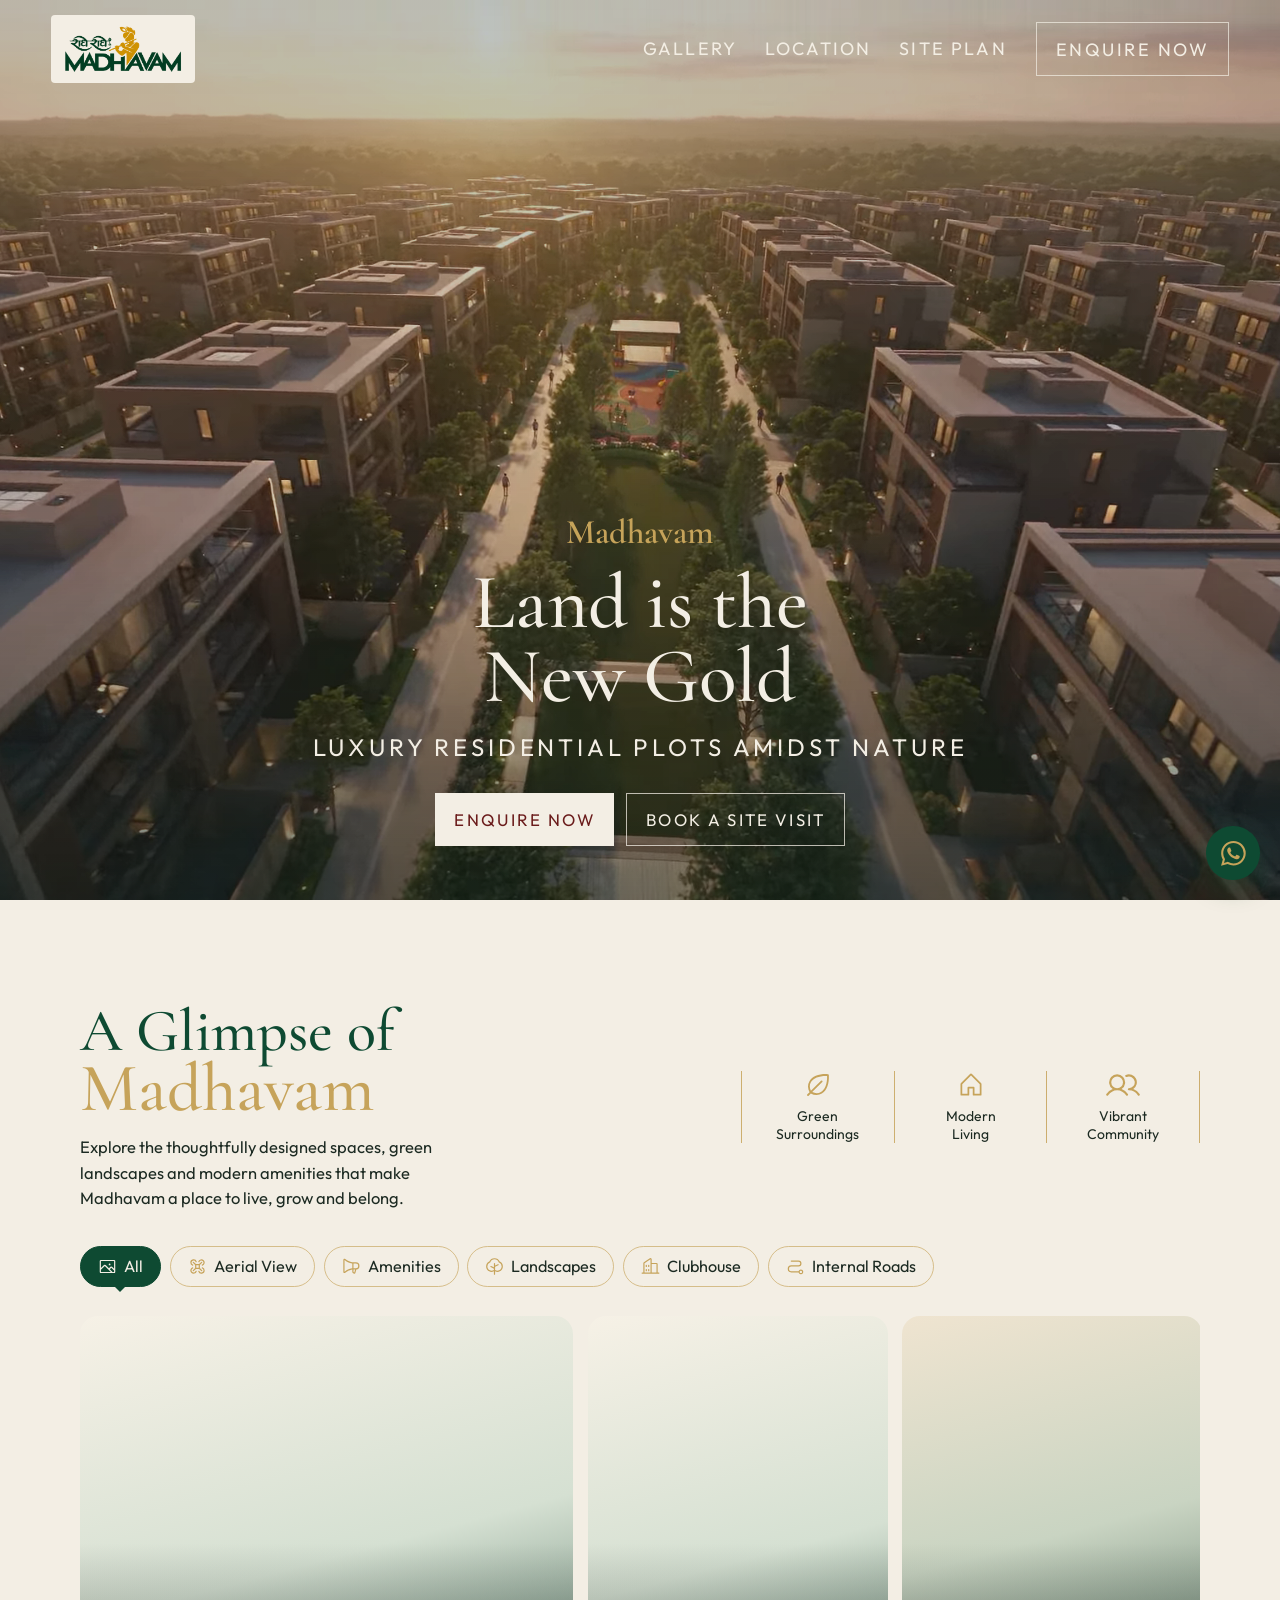
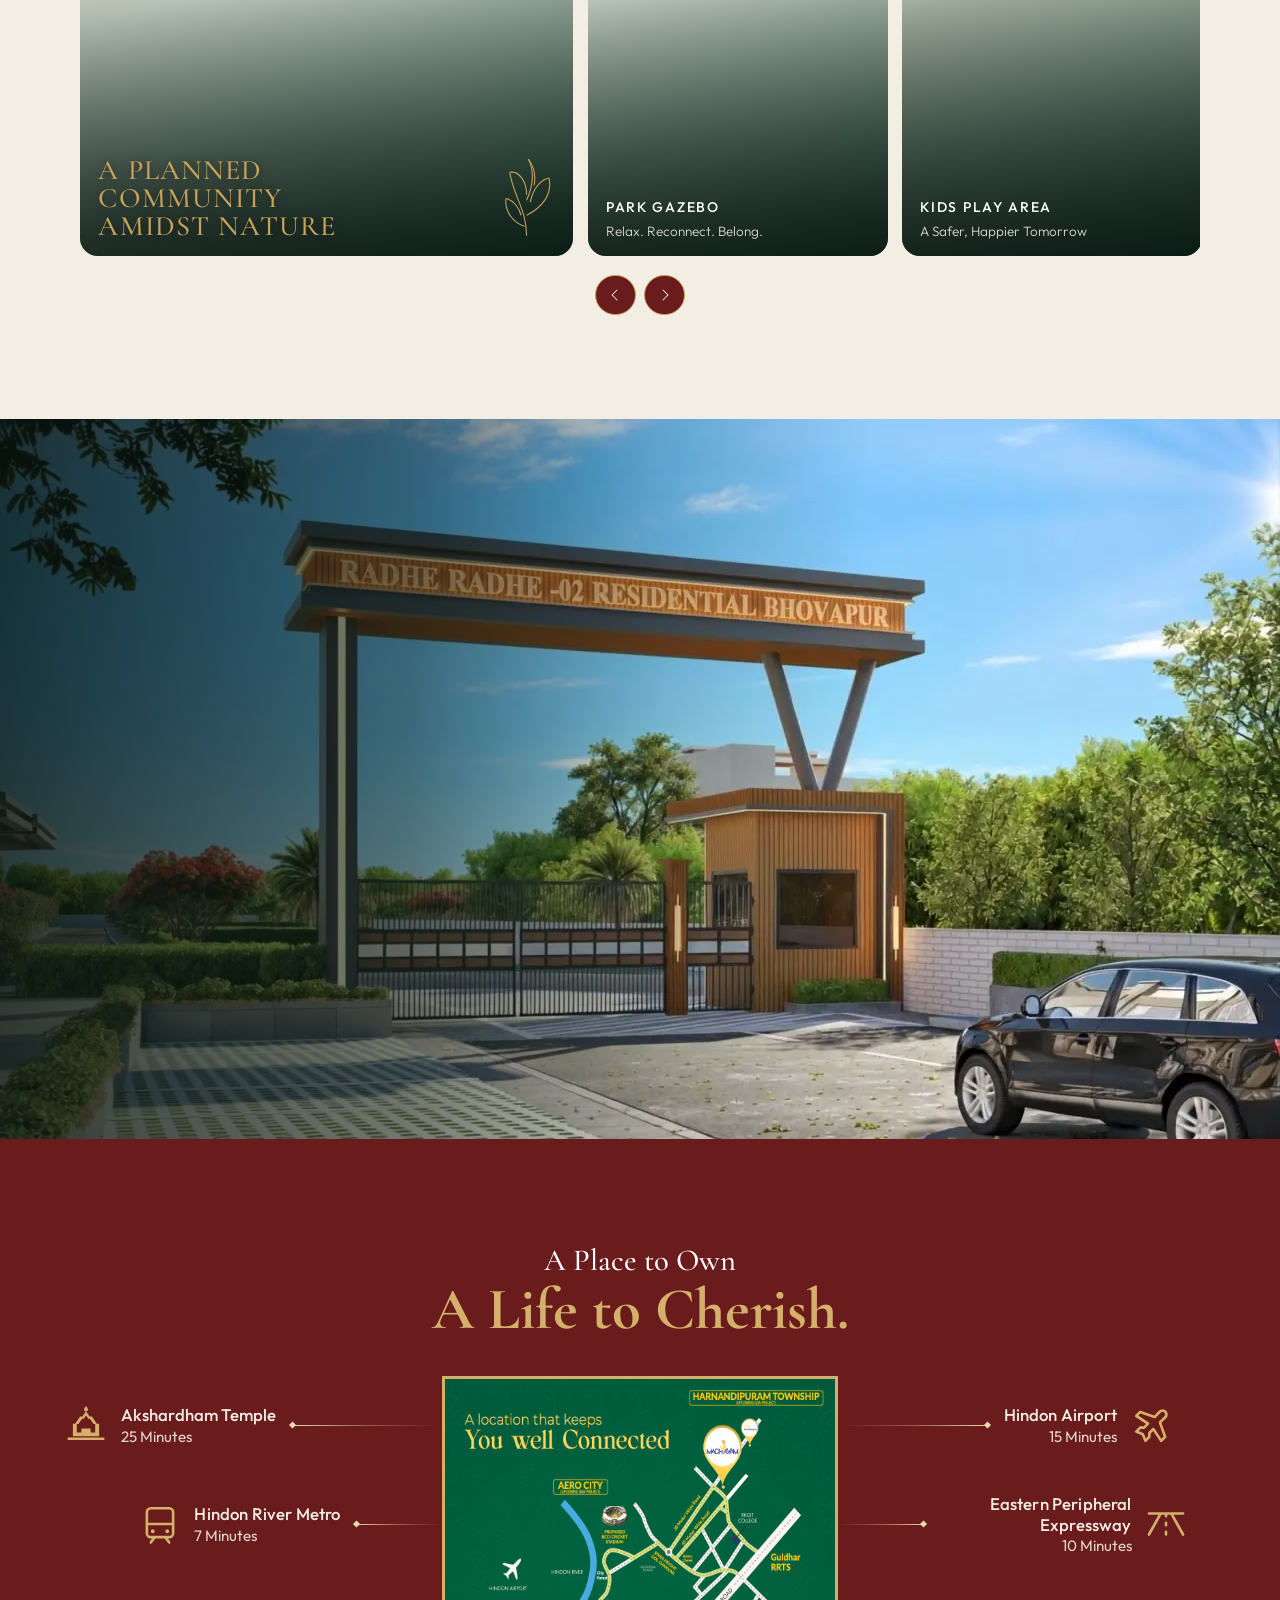
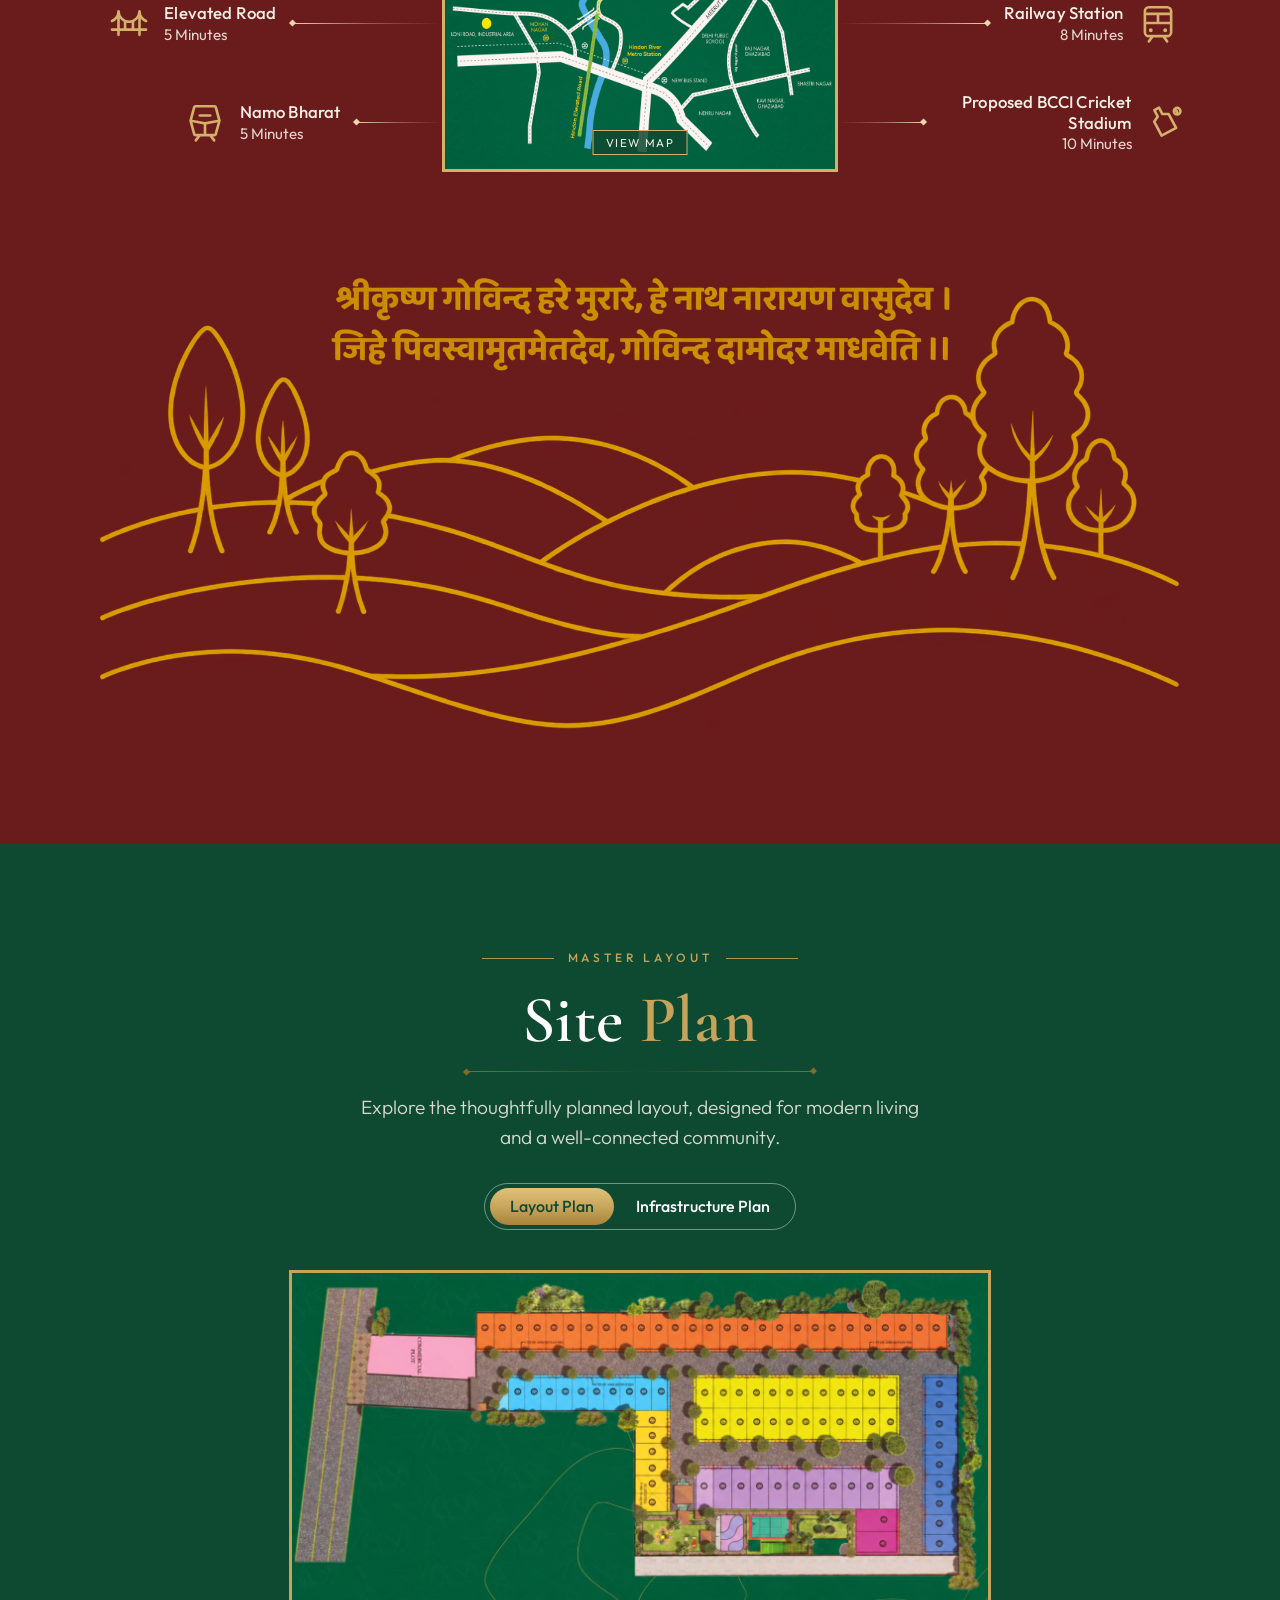
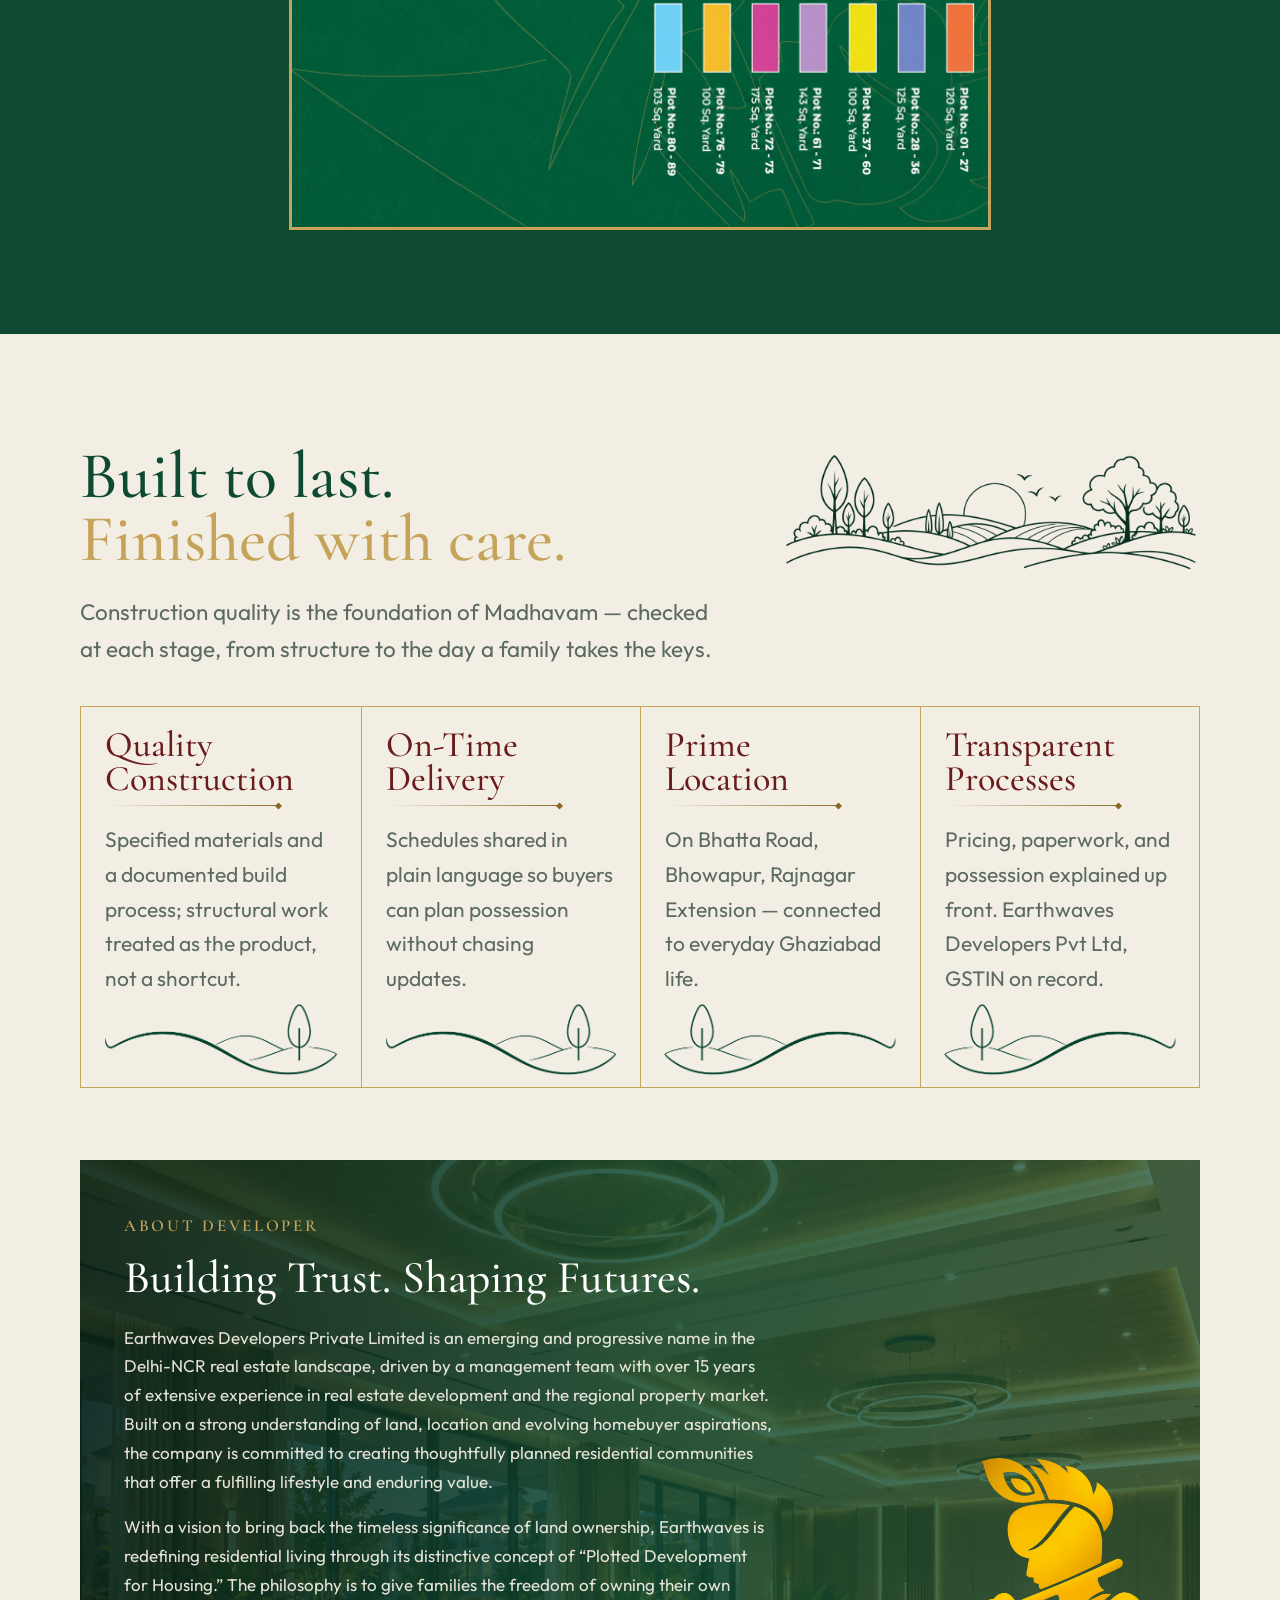
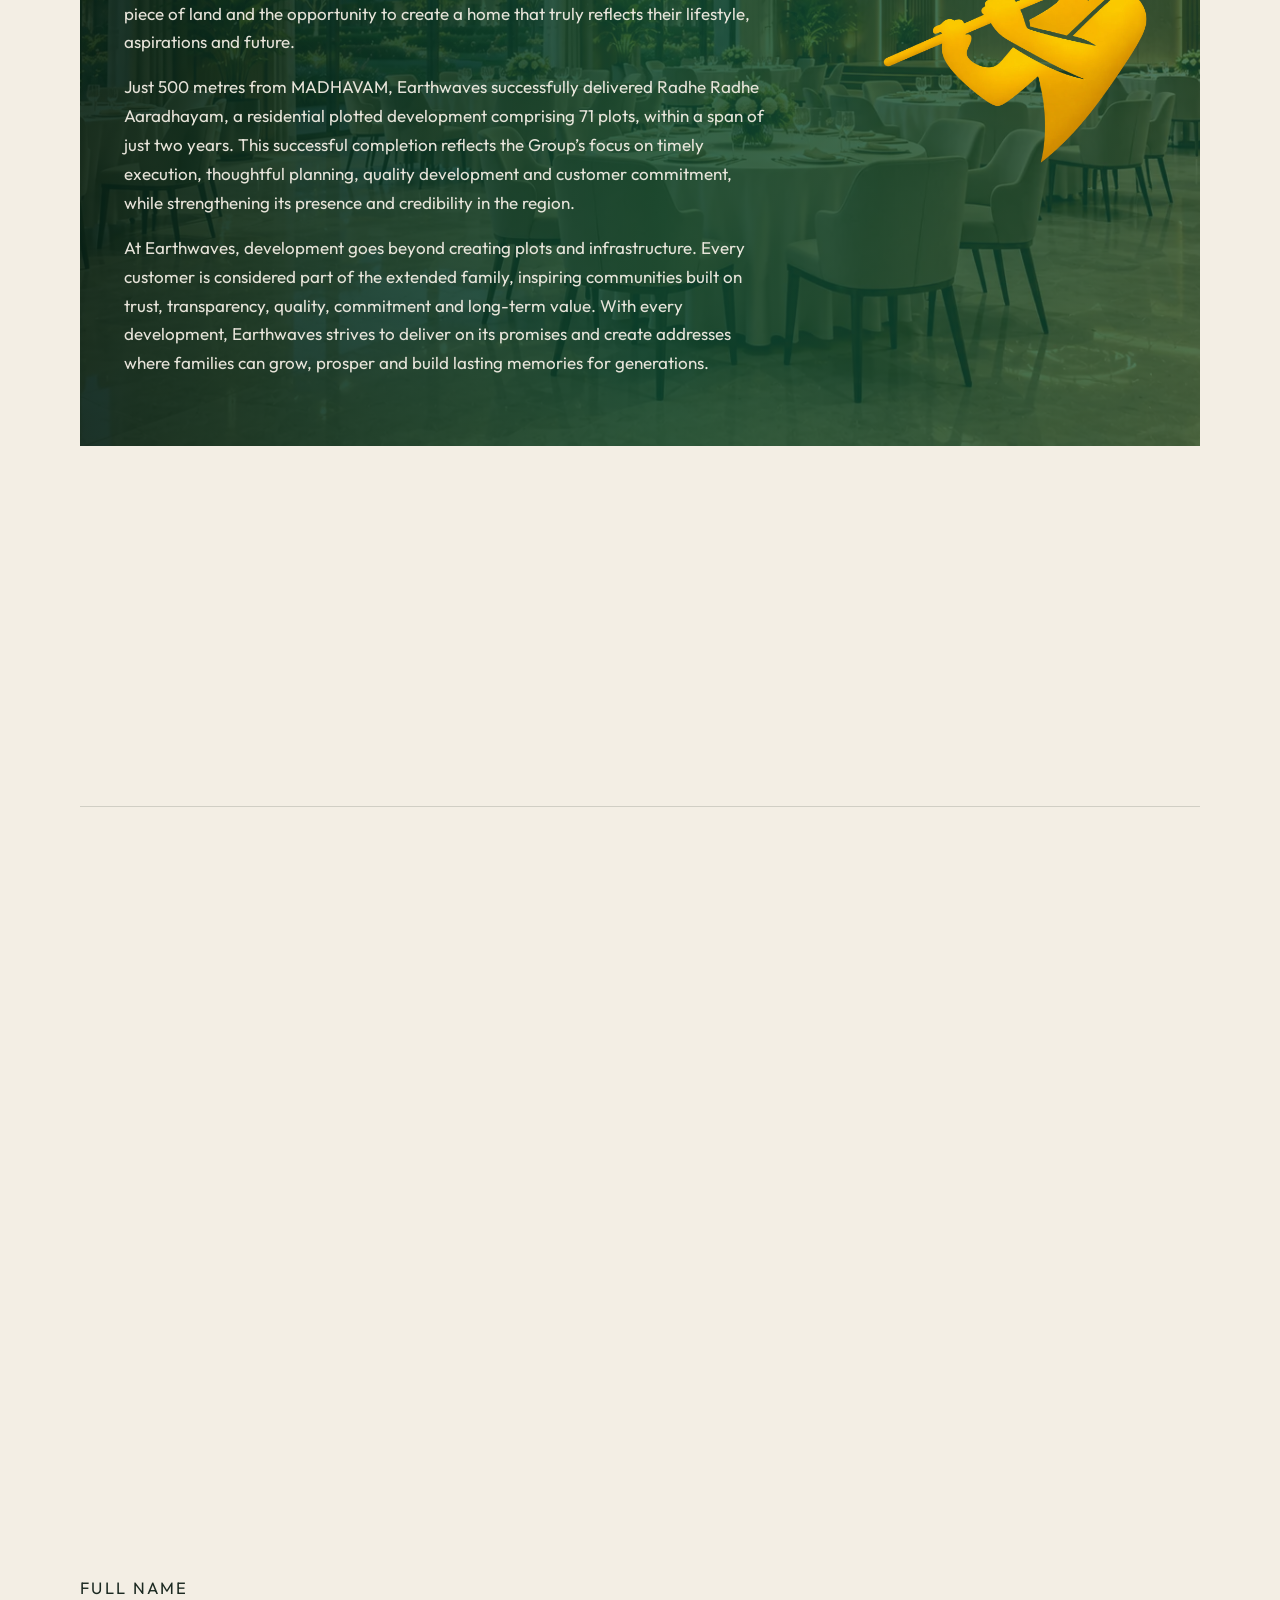
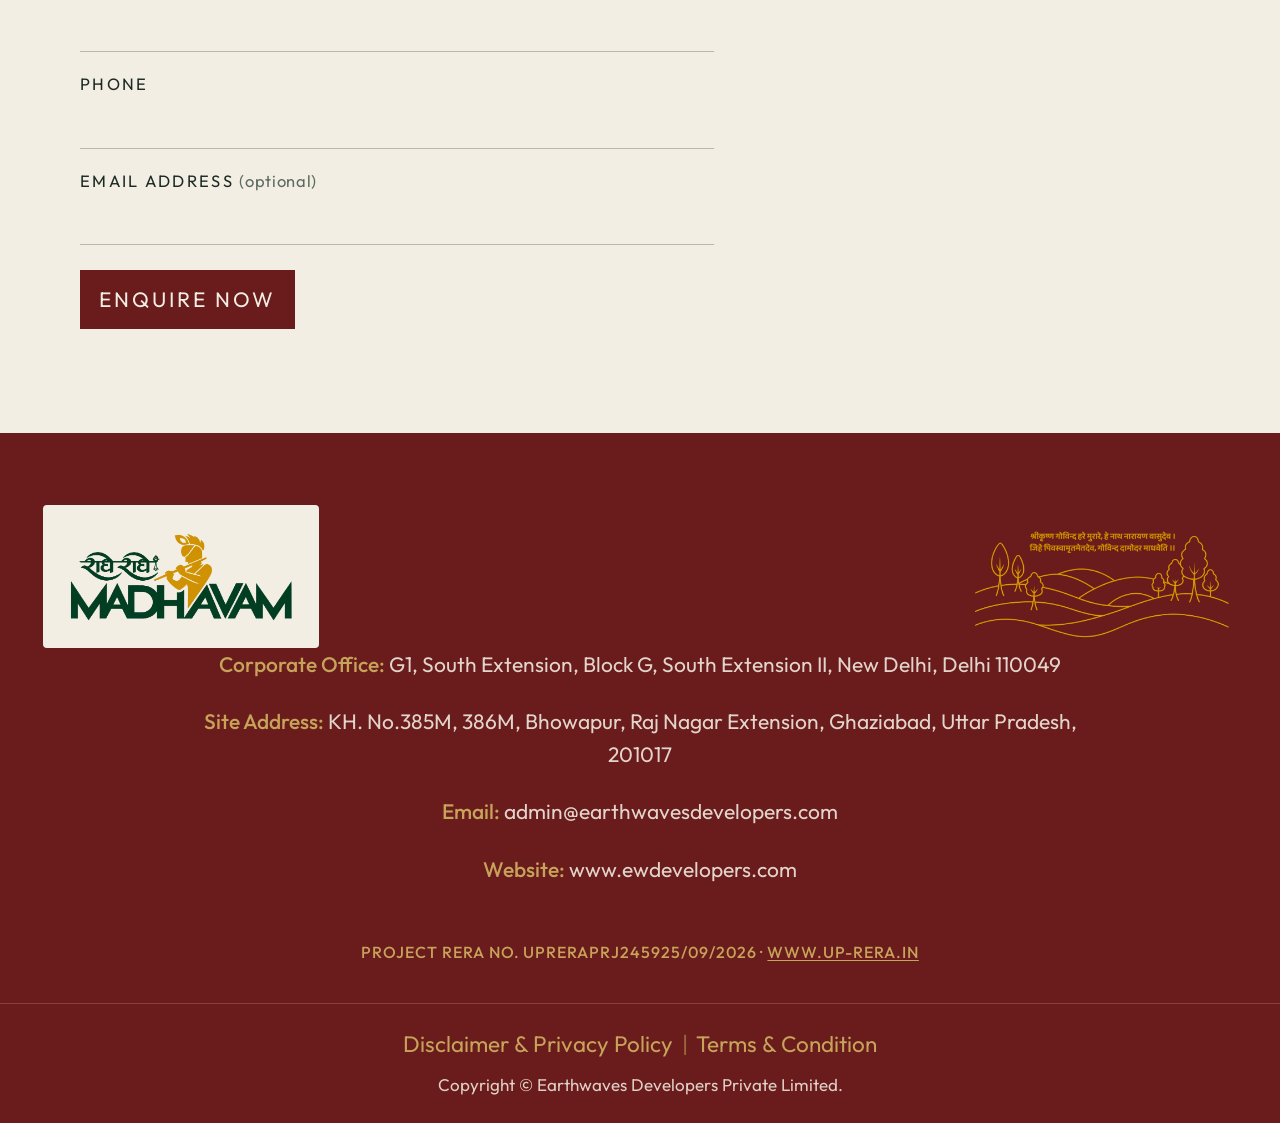
==== index.html @ 3198ae38 "fix: trim desktop nav and remove footer disclaimer toggle. Hide Quality, FAQ, and Contact in the des" ====
<!DOCTYPE html>
<html lang="en" class="no-js">
<head>
  <meta charset="utf-8">
  <meta name="viewport" content="width=device-width, initial-scale=1">
  <title>Madhavam | Luxury Plots in Rajnagar Extension, Delhi NCR</title>
  <meta name="description" content="Madhavam by Earth Waves Developers — gated luxury residential plots at Rajnagar Extension, Ghaziabad (Delhi NCR). Enquire for a site visit.">
  <meta name="robots" content="index, follow, max-image-preview:large, max-snippet:-1, max-video-preview:-1">
  <meta name="author" content="Earthwaves Developers Pvt Ltd">
  <meta name="geo.region" content="IN-UP">
  <meta name="geo.placename" content="Rajnagar Extension, Ghaziabad, Delhi NCR">
  <meta name="theme-color" content="#0E4A32">
  <link rel="canonical" href="https://madhavam.ewdevelopers.com/">
  <link rel="alternate" type="text/plain" href="https://madhavam.ewdevelopers.com/llms.txt" title="LLM summary">

  <meta property="og:type" content="website">
  <meta property="og:locale" content="en_IN">
  <meta property="og:site_name" content="Madhavam">
  <meta property="og:url" content="https://madhavam.ewdevelopers.com/">
  <meta property="og:title" content="Madhavam | Luxury Plots in Rajnagar Extension, Delhi NCR">
  <meta property="og:description" content="Gated luxury residential plots by Earth Waves Developers at Rajnagar Extension, Ghaziabad — Delhi NCR. Landscaped living and indoor amenities.">
  <meta property="og:image" content="https://madhavam.ewdevelopers.com/assets/hero-poster.webp">
  <meta property="og:image:alt" content="Madhavam gated community entrance at Rajnagar Extension, Ghaziabad">

  <meta name="twitter:card" content="summary_large_image">
  <meta name="twitter:title" content="Madhavam | Luxury Plots in Rajnagar Extension, Delhi NCR">
  <meta name="twitter:description" content="Gated luxury residential plots by Earth Waves Developers at Rajnagar Extension, Ghaziabad — Delhi NCR.">
  <meta name="twitter:image" content="https://madhavam.ewdevelopers.com/assets/hero-poster.webp">

  <link rel="preload" as="video" href="assets/hero.webm" type="video/webm">
  <link rel="preconnect" href="https://fonts.googleapis.com">
  <link rel="preconnect" href="https://fonts.gstatic.com" crossorigin>
  <link href="https://fonts.googleapis.com/css2?family=Cormorant+Garamond:ital,wght@0,500;0,600;0,700;1,500&family=Noto+Serif+Devanagari:wght@500;600&family=Outfit:wght@300;400;500&display=swap" rel="stylesheet">
  <link href="https://cdn.jsdelivr.net/npm/bootstrap@5.3.3/dist/css/bootstrap.min.css" rel="stylesheet">
  <link href="css/style.css" rel="stylesheet">
  <script>document.documentElement.classList.replace("no-js","js")</script>
  <script type="application/ld+json">
  {
    "@context": "https://schema.org",
    "@graph": [
      {
        "@type": "Organization",
        "@id": "https://madhavam.ewdevelopers.com/#organization",
        "name": "Earthwaves Developers Pvt Ltd",
        "alternateName": "Earth Waves Developers",
        "url": "https://www.ewdevelopers.com",
        "logo": {
          "@type": "ImageObject",
          "url": "https://madhavam.ewdevelopers.com/assets/radhe-radhe-madhavam-logo.webp"
        },
        "vatID": "09AADCE7736P1ZX",
        "address": {
          "@type": "PostalAddress",
          "streetAddress": "G1, South Extension, Block G, South Extension II",
          "addressLocality": "New Delhi",
          "addressRegion": "DL",
          "postalCode": "110049",
          "addressCountry": "IN"
        },
        "contactPoint": {
          "@type": "ContactPoint",
          "telephone": "+91-80699-82711",
          "contactType": "sales",
          "email": "admin@earthwavesdevelopers.com",
          "areaServed": "IN",
          "availableLanguage": ["en", "hi"]
        }
      },
      {
        "@type": "WebSite",
        "@id": "https://madhavam.ewdevelopers.com/#website",
        "url": "https://madhavam.ewdevelopers.com/",
        "name": "Madhavam",
        "description": "Madhavam by Earth Waves Developers — gated luxury residential plots at Rajnagar Extension, Ghaziabad (Delhi NCR).",
        "inLanguage": "en-IN",
        "publisher": { "@id": "https://madhavam.ewdevelopers.com/#organization" }
      },
      {
        "@type": "Residence",
        "@id": "https://madhavam.ewdevelopers.com/#residence",
        "name": "Madhavam",
        "url": "https://madhavam.ewdevelopers.com/",
        "description": "Approved gated residential plotted development of about 4 acres with 87 plots on freehold, GDA-approved land at Rajnagar Extension, Ghaziabad, Delhi NCR. UP RERA UPRERAPRJ245925/09/2026.",
        "image": "https://madhavam.ewdevelopers.com/assets/hero-poster.webp",
        "address": {
          "@type": "PostalAddress",
          "streetAddress": "KH. No.385M, 386M, Bhowapur, Raj Nagar Extension",
          "addressLocality": "Ghaziabad",
          "addressRegion": "UP",
          "postalCode": "201017",
          "addressCountry": "IN"
        },
        "containedInPlace": {
          "@type": "Place",
          "name": "Rajnagar Extension, Ghaziabad, Delhi NCR"
        },
        "areaServed": [
          { "@type": "City", "name": "Delhi" },
          { "@type": "City", "name": "Noida" },
          { "@type": "City", "name": "Ghaziabad" },
          { "@type": "City", "name": "Faridabad" },
          { "@type": "City", "name": "Gurugram" }
        ],
        "amenityFeature": [
          { "@type": "LocationFeatureSpecification", "name": "Lush green lawn with jogging track" },
          { "@type": "LocationFeatureSpecification", "name": "Kids play area" },
          { "@type": "LocationFeatureSpecification", "name": "Multi-purpose hall with pantry" },
          { "@type": "LocationFeatureSpecification", "name": "Gymnasium" },
          { "@type": "LocationFeatureSpecification", "name": "Yoga and zumba room" },
          { "@type": "LocationFeatureSpecification", "name": "Indoor games room" },
          { "@type": "LocationFeatureSpecification", "name": "Badminton court" },
          { "@type": "LocationFeatureSpecification", "name": "Cricket net practice" }
        ]
      },
      {
        "@type": "FAQPage",
        "@id": "https://madhavam.ewdevelopers.com/#faq",
        "mainEntity": [
          {
            "@type": "Question",
            "name": "What is Madhavam?",
            "acceptedAnswer": {
              "@type": "Answer",
              "text": "Madhavam is an approved gated residential plotted development by Earth Waves Developers (Earthwaves Developers Pvt Ltd) at Rajnagar Extension, Ghaziabad, Delhi NCR. The brochure describes about 4 acres with 87 thoughtfully planned freehold, GDA-approved plots, landscaped outdoor living, and a clubhouse of about 5,500 sq. ft. UP RERA registration number UPRERAPRJ245925/09/2026; Authority website https://www.up-rera.in."
            }
          },
          {
            "@type": "Question",
            "name": "Where is Madhavam in Delhi NCR?",
            "acceptedAnswer": {
              "@type": "Answer",
              "text": "Madhavam is at KH. No.385M, 386M, Bhowapur, Raj Nagar Extension, Ghaziabad, Uttar Pradesh, 201017 — on the Ghaziabad side of Delhi NCR, serving buyers from Delhi, Noida, Ghaziabad, Faridabad, and Gurugram."
            }
          },
          {
            "@type": "Question",
            "name": "Who is developing Madhavam?",
            "acceptedAnswer": {
              "@type": "Answer",
              "text": "Madhavam is developed by Earthwaves Developers Pvt Ltd (Earth Waves Developers), GSTIN 09AADCE7736P1ZX. The corporate office is at G1, South Extension II, New Delhi. Nearby, Earthwaves delivered Radhe Radhe Aaradhayam (71 plots), about 500 metres from Madhavam — a separate project."
            }
          },
          {
            "@type": "Question",
            "name": "What amenities does Madhavam include?",
            "acceptedAnswer": {
              "@type": "Answer",
              "text": "Outdoor amenities include a lush green lawn with jogging track, kids play area, park gazebo, sculpture platform, badminton court, cricket net practice, yoga lawn, flower garden, and pet park. Indoor amenities in Club Madhavam (about 5,500 sq. ft.) include a multi-purpose hall with pantry, AC gymnasium, yoga and zumba room, indoor games room, and toddler play area. Common facilities include 24x7 gated security and DG power backup for common areas."
            }
          },
          {
            "@type": "Question",
            "name": "How can I enquire about Madhavam or book a site visit?",
            "acceptedAnswer": {
              "@type": "Answer",
              "text": "Enquire via the form on madhavam.ewdevelopers.com, email admin@earthwavesdevelopers.com or sales@earthwavesdevelopers.com, call +91 80699 82711 (WhatsApp same), company IVR +91 88264 58080, or general +91 93199 76589. The sales desk aims to respond within one working day."
            }
          },
          {
            "@type": "Question",
            "name": "Is Madhavam suitable for buyers across Delhi NCR?",
            "acceptedAnswer": {
              "@type": "Answer",
              "text": "Yes. Madhavam is positioned for family buyers across Delhi NCR who want gated residential plots in Rajnagar Extension, Ghaziabad, with community amenities close to home."
            }
          }
        ]
      }
    ]
  }
  </script>
</head>
<body>
  <a class="skip-link" href="#gallery">Skip to content</a>

  <header class="site-header" id="siteHeader">
    <nav class="navbar navbar-expand-lg" aria-label="Primary">
      <div class="nav-bar">
        <a class="brand" href="#top">
          <span class="brand-slot">
            <picture>
              <source srcset="assets/radhe-radhe-madhavam-logo.webp" type="image/webp">
              <img src="assets/Radhe%20Radhe%20Madhavam%20Logo.png" alt="" width="1759" height="894" data-alt="Radhe Radhe Madhavam" data-brand>
            </picture>
            <span class="brand-fallback brand-name">Madhavam</span>
          </span>
        </a>
        <button class="navbar-toggler" type="button" data-bs-toggle="collapse" data-bs-target="#siteNav" aria-controls="siteNav" aria-expanded="false" aria-label="Open menu">
          <span class="toggler-bar"></span>
          <span class="toggler-bar"></span>
          <span class="toggler-bar"></span>
        </button>
        <div class="collapse navbar-collapse" id="siteNav">
          <ul class="navbar-nav ms-auto">
            <li class="nav-item"><a class="nav-link" href="#gallery">Gallery</a></li>
            <li class="nav-item"><a class="nav-link" href="#location">Location</a></li>
            <li class="nav-item"><a class="nav-link" href="#site-plan">Site Plan</a></li>
            <li class="nav-item nav-item-mobile-only"><a class="nav-link" href="#quality">Quality</a></li>
            <li class="nav-item nav-item-mobile-only"><a class="nav-link" href="#faq">FAQ</a></li>
            <li class="nav-item nav-item-mobile-only"><a class="nav-link" href="#contact">Contact</a></li>
          </ul>
          <a class="btn btn-nav" href="#contact">Enquire Now</a>
        </div>
      </div>
    </nav>
  </header>

  <main>
    <section class="hero" id="top">
      <video class="hero-video" autoplay muted loop playsinline preload="auto" loading="eager" poster="assets/hero-poster.webp" fetchpriority="high">
        <source src="assets/hero.webm" type="video/webm">
        <source src="assets/hero.mp4" type="video/mp4">
      </video>
      <div class="hero-scrim" aria-hidden="true"></div>
      <div class="hero-copy">
        <p class="hero-kicker">Madhavam</p>
        <h1>Land is the<br>New Gold</h1>
        <p class="hero-line">Luxury residential plots amidst nature</p>
        <div class="hero-actions">
          <a class="btn btn-hero" href="#contact">Enquire Now</a>
          <a class="btn btn-hero btn-hero-ghost" href="#contact">Book a Site Visit</a>
        </div>
      </div>
    </section>

    <section class="paper band gallery" id="gallery">
      <div class="sheet">
        <div class="gallery-head reveal">
          <div class="gallery-copy">
            
            <h2 class="gallery-title"><span class="gallery-title-line">A Glimpse of</span> <span class="gallery-title-name">Madhavam</span></h2>
            <p class="gallery-intro">Explore the thoughtfully designed spaces, green landscapes and modern amenities that make Madhavam a place to live, grow and belong.</p>
          </div>
          <ul class="gallery-highlights">
            <li>
              <span class="gallery-ico gallery-ico-leaf" aria-hidden="true"></span>
              <span>Green Surroundings</span>
            </li>
            <li>
              <span class="gallery-ico gallery-ico-house" aria-hidden="true"></span>
              <span>Modern<br>Living</span>
            </li>
            <li>
              <span class="gallery-ico gallery-ico-users" aria-hidden="true"></span>
              <span>Vibrant Community</span>
            </li>
          </ul>
        </div>

        <div class="gallery-board">
        <div class="gallery-toolbar reveal">
          <div class="gallery-pills" role="group" aria-label="Gallery categories">
            <button type="button" class="gallery-pill is-active" data-filter="all" aria-pressed="true">
              <span class="gallery-ico gallery-ico-image" aria-hidden="true"></span>
              All
            </button>
            <button type="button" class="gallery-pill" data-filter="aerial" aria-pressed="false">
              <span class="gallery-ico gallery-ico-drone" aria-hidden="true"></span>
              Aerial View
            </button>
            <button type="button" class="gallery-pill" data-filter="amenities" aria-pressed="false">
              <span class="gallery-ico gallery-ico-megaphone" aria-hidden="true"></span>
              Amenities
            </button>
            <button type="button" class="gallery-pill" data-filter="landscapes" aria-pressed="false">
              <span class="gallery-ico gallery-ico-tree" aria-hidden="true"></span>
              Landscapes
            </button>
            <button type="button" class="gallery-pill" data-filter="clubhouse" aria-pressed="false">
              <span class="gallery-ico gallery-ico-buildings" aria-hidden="true"></span>
              Clubhouse
            </button>
            <button type="button" class="gallery-pill" data-filter="roads" aria-pressed="false">
              <span class="gallery-ico gallery-ico-path" aria-hidden="true"></span>
              Internal Roads
            </button>
          </div>
        </div>

        <div class="gallery-stage reveal" id="galleryStage" data-layout="mosaic" aria-live="polite">
          <div class="gallery-mosaic">
            <article class="gallery-card gallery-feature">
              <div class="gallery-media">
                <picture>
                  <source srcset="assets/residential-aerial-view.webp" type="image/webp">
                  <img src="assets/Residential%20Aerial%20View.png" alt="A planned community amidst nature">
                </picture>
              </div>
              <svg class="gallery-leaf" viewBox="0 0 72 118" aria-hidden="true">
                <g fill="none" stroke="currentColor" stroke-width="1.15">
                  <path d="M36 108c0-28-14-42-18-68"/>
                  <path d="M18 40c10-2 18 10 18 24"/>
                  <path d="M36 86c16-8 28-22 24-40"/>
                  <path d="M60 46c-10 2-18 14-20 26"/>
                  <path d="M34 98c-12-4-22-16-20-30"/>
                  <path d="M14 68c8 2 14 10 16 18"/>
                  <path d="M36 70c8-18 8-32 2-44"/>
                  <path d="M38 26c6 8 8 18 6 28"/>
                </g>
              </svg>
              <div class="gallery-caption">
                <p class="gallery-feature-title">A Planned<br>Community<br>Amidst Nature</p>
              </div>
            </article>
            <article class="gallery-card">
              <div class="gallery-media">
                <picture>
                  <source srcset="assets/golden-hour-luxury-garden-pavilion.webp" type="image/webp">
                  <img src="assets/Golden-Hour%20Luxury%20Garden%20Pavilion.png" alt="Clubhouse">
                </picture>
              </div>
              <div class="gallery-caption">
                <p class="gallery-card-title">Clubhouse</p>
                <p class="gallery-card-caption">Relax. Reconnect. Belong.</p>
              </div>
            </article>
            <article class="gallery-card">
              <div class="gallery-media">
                <picture>
                  <source srcset="assets/playground-oasis.webp" type="image/webp">
                  <img src="assets/Playground%20Oasis.png" alt="Kids play area">
                </picture>
              </div>
              <div class="gallery-caption">
                <p class="gallery-card-title">Kids Play Area</p>
                <p class="gallery-card-caption">A Safer, Happier Tomorrow</p>
              </div>
            </article>
            <article class="gallery-card">
              <div class="gallery-media">
                <picture>
                  <source srcset="assets/street.webp" type="image/webp">
                  <img src="assets/%20Street.png" alt="Internal roads">
                </picture>
              </div>
              <div class="gallery-caption">
                <p class="gallery-card-title">Internal Roads</p>
                <p class="gallery-card-caption">Wide. Well Planned. Serene.</p>
              </div>
            </article>
            <article class="gallery-card">
              <div class="gallery-media">
                <picture>
                  <source srcset="assets/courtyard.webp" type="image/webp">
                  <img src="assets/%20Courtyard.png" alt="Landscape">
                </picture>
              </div>
              <div class="gallery-caption">
                <p class="gallery-card-title">Landscape</p>
                <p class="gallery-card-caption">Green Spaces for a Healthier Life.</p>
              </div>
            </article>
          </div>
        </div>
        <div class="gallery-arrows">
          <button type="button" class="gallery-arrow" data-gallery-dir="-1" aria-label="Previous photos">
            <span class="gallery-ico gallery-ico-caret-left" aria-hidden="true"></span>
          </button>
          <button type="button" class="gallery-arrow" data-gallery-dir="1" aria-label="Next photos">
            <span class="gallery-ico gallery-ico-caret-right" aria-hidden="true"></span>
          </button>
        </div>
        </div>
      </div>
    </section>

    <section class="arrival" id="arrival" aria-label="Film of the Madhavam gate and community">
      <video class="arrival-video" muted loop playsinline preload="metadata" poster="assets/radhe-radhe-gate-poster.webp" disablepictureinpicture>
        <source src="assets/radhe-radhe-gate-to-aerial-15s-kling.webm" type="video/webm">
        <source src="assets/radhe-radhe-gate-to-aerial-15s-kling.mp4" type="video/mp4">
      </video>
      <div class="arrival-scrim" aria-hidden="true"></div>
      <div class="arrival-overlay" aria-live="polite">
        <div class="arrival-copy">
          <h2 class="arrival-title">
            <span class="arrival-title-line"><span class="arrival-word">The</span> <span class="arrival-word">Benefits</span> <span class="arrival-word">of</span></span>
            <span class="arrival-title-line"><span class="arrival-word">Living</span> <span class="arrival-word">in</span> <span class="arrival-word">Madhavam</span></span>
            <span class="arrival-title-rule" aria-hidden="true"></span>
          </h2>
          <ul class="arrival-benefits">
            <li><span class="arrival-benefit-inner">Freehold, GDA approved land.</span></li>
            <li><span class="arrival-benefit-inner">Full design freedom.</span></li>
            <li><span class="arrival-benefit-inner">Land appreciates independently of construction.</span></li>
            <li><span class="arrival-benefit-inner">Located in centre of Raj Nagar Extension, Ghaziabad.</span></li>
            <li><span class="arrival-benefit-inner">A peaceful, low-density oasis amid the area's high-rise clutter.</span></li>
            <li><span class="arrival-benefit-inner">24x7 gated security with controlled, single-point access.</span></li>
            <li><span class="arrival-benefit-inner">Dedicated common areas (Clubhouse, Park, Courts).</span></li>
            <li><span class="arrival-benefit-inner">DG power backup for common facilities.</span></li>
          </ul>
        </div>
      </div>
    </section>

    <section class="location band" id="location">
      <div class="sheet">
        <h2 class="location-title reveal"><span class="location-title-line">A Place to Own</span><span class="location-title-main">A Life to Cherish.</span></h2>
        <div class="location-board reveal">
          <ul class="location-col location-col-left">
            <li class="loc-item loc-item-left">
              <span class="loc-ico loc-ico-temple" aria-hidden="true"></span>
              <span class="loc-copy">
                <strong>Akshardham Temple</strong>
                <span>25 Minutes</span>
              </span>
              <span class="loc-line" aria-hidden="true"></span>
            </li>
            <li class="loc-item loc-item-left">
              <span class="loc-ico loc-ico-metro" aria-hidden="true"></span>
              <span class="loc-copy">
                <strong>Hindon River Metro</strong>
                <span>7 Minutes</span>
              </span>
              <span class="loc-line" aria-hidden="true"></span>
            </li>
            <li class="loc-item loc-item-left">
              <span class="loc-ico loc-ico-bridge" aria-hidden="true"></span>
              <span class="loc-copy">
                <strong>Elevated Road</strong>
                <span>5 Minutes</span>
              </span>
              <span class="loc-line" aria-hidden="true"></span>
            </li>
            <li class="loc-item loc-item-left">
              <span class="loc-ico loc-ico-regional" aria-hidden="true"></span>
              <span class="loc-copy">
                <strong>Namo Bharat</strong>
                <span>5 Minutes</span>
              </span>
              <span class="loc-line" aria-hidden="true"></span>
            </li>
          </ul>

          <button type="button" class="location-map" id="locationMapOpen" aria-haspopup="dialog" aria-controls="locationMapDialog" aria-expanded="false">
            <img src="assets/Screenshot%202026-10-08%20at%205.37.51%E2%80%AFPM.png" alt="" width="1448" height="1256">
            <span class="location-map-cue">View map</span>
          </button>

          <ul class="location-col location-col-right">
            <li class="loc-item loc-item-right">
              <span class="loc-line" aria-hidden="true"></span>
              <span class="loc-copy">
                <strong>Hindon Airport</strong>
                <span>15 Minutes</span>
              </span>
              <span class="loc-ico loc-ico-airplane" aria-hidden="true"></span>
            </li>
            <li class="loc-item loc-item-right">
              <span class="loc-line" aria-hidden="true"></span>
              <span class="loc-copy">
                <strong>Eastern Peripheral Expressway</strong>
                <span>10 Minutes</span>
              </span>
              <span class="loc-ico loc-ico-road" aria-hidden="true"></span>
            </li>
            <li class="loc-item loc-item-right">
              <span class="loc-line" aria-hidden="true"></span>
              <span class="loc-copy">
                <strong>Railway Station</strong>
                <span>8 Minutes</span>
              </span>
              <span class="loc-ico loc-ico-train" aria-hidden="true"></span>
            </li>
            <li class="loc-item loc-item-right">
              <span class="loc-line" aria-hidden="true"></span>
              <span class="loc-copy">
                <strong>Proposed BCCI Cricket Stadium</strong>
                <span>10 Minutes</span>
              </span>
              <span class="loc-ico loc-ico-cricket" aria-hidden="true"></span>
            </li>
          </ul>
        </div>
      </div>

      <img class="location-horizon" src="assets/%E0%A4%B6%E0%A5%8D%E0%A4%B0%E0%A5%80%E0%A4%95%E0%A5%83%E0%A4%B7%E0%A5%8D%E0%A4%A3%20%E0%A4%97%E0%A5%8B%E0%A4%B5%E0%A4%BF%E0%A4%A8%E0%A5%8D%E0%A4%A6%20%E0%A4%B8%E0%A5%81%E0%A4%A8%E0%A4%B9%E0%A4%B0%E0%A5%80%20%E0%A4%AA%E0%A4%B9%E0%A4%BE%E0%A4%A1%E0%A4%BC%E0%A4%BF%E0%A4%AF%E0%A4%BE%E0%A4%81.png" alt="" width="1792" height="877">

      <div class="location-connect reveal">
        <p class="location-connect-kicker">Well Connected</p>
        <h3 class="location-connect-title">
          <span class="location-connect-lead">Everything</span>
          <span class="location-connect-accent">within reach.</span>
        </h3>
      </div>

      <dialog class="map-dialog" id="locationMapDialog" aria-labelledby="locationMapTitle">
        <div class="map-dialog-bar">
          <p id="locationMapTitle">Madhavam location map</p>
          <div class="map-dialog-tools">
            <button type="button" data-map-zoom="out" aria-label="Zoom out">−</button>
            <button type="button" data-map-zoom="in" aria-label="Zoom in">+</button>
            <button type="button" data-map-zoom="reset">Reset</button>
            <button type="button" class="map-dialog-close" data-map-close aria-label="Close map">Close</button>
          </div>
        </div>
        <div class="map-dialog-stage" id="locationMapStage">
          <img id="locationMapImg" src="assets/Screenshot%202026-10-08%20at%205.37.51%E2%80%AFPM.png" alt="Connectivity map showing Madhavam near Harnandipuram, Hindon Airport, Meerut Road, and nearby landmarks" draggable="false">
        </div>
      </dialog>
    </section>

    <section class="site-plan band" id="site-plan">
      <div class="sheet">
        <div class="site-plan-head reveal">
          <p class="site-plan-kicker">Master Layout</p>
          <h2 class="site-plan-title">
            <span class="site-plan-title-line">Site</span> <span class="site-plan-title-accent">Plan</span>
          </h2>
          <div class="site-plan-arrows" aria-hidden="true">
            <span class="pillar-arrow pillar-arrow--flip"></span>
            <span class="pillar-arrow"></span>
          </div>
          <p class="site-plan-intro">Explore the thoughtfully planned layout, designed for modern living and a well-connected community.</p>
          <div class="site-plan-tabs" role="tablist" aria-label="Site plan types">
            <button type="button" class="site-plan-tab is-active" role="tab" id="sitePlanTabLayout" aria-selected="true" aria-controls="sitePlanPanelLayout" data-plan-tab="layout">Layout Plan</button>
            <button type="button" class="site-plan-tab" role="tab" id="sitePlanTabInfra" aria-selected="false" aria-controls="sitePlanPanelInfra" data-plan-tab="infra" tabindex="-1">Infrastructure Plan</button>
          </div>
        </div>

        <div class="site-plan-panels">
          <div class="site-plan-panel is-active" role="tabpanel" id="sitePlanPanelLayout" aria-labelledby="sitePlanTabLayout">
            <button type="button" class="site-plan-open" data-plan-src="assets/earth-waves-site-plan/Colourful%20Greenfield%20Plot%20Layout%20Map.png" data-plan-alt="Colourful Greenfield plot layout map showing numbered residential plots, amenities, and commercial area" aria-haspopup="dialog" aria-controls="sitePlanLightbox">
              <span class="site-plan-frame">
                <img src="assets/earth-waves-site-plan/Colourful%20Greenfield%20Plot%20Layout%20Map.png" alt="Colourful Greenfield plot layout map showing numbered residential plots, amenities, and commercial area" width="1120" height="1404" loading="lazy">
              </span>
              <span class="visually-hidden">Open layout plan fullscreen</span>
            </button>
          </div>
          <div class="site-plan-panel" role="tabpanel" id="sitePlanPanelInfra" aria-labelledby="sitePlanTabInfra" hidden>
            <button type="button" class="site-plan-open" data-plan-src="assets/ew-la-plan/01.webp" data-plan-alt="Infrastructure plan for Madhavam showing roads, utilities, and site services layout" aria-haspopup="dialog" aria-controls="sitePlanLightbox">
              <span class="site-plan-frame">
                <img src="assets/ew-la-plan/01.webp" alt="Infrastructure plan for Madhavam showing roads, utilities, and site services layout" width="1357" height="1920" loading="lazy">
              </span>
              <span class="visually-hidden">Open infrastructure plan fullscreen</span>
            </button>
          </div>
        </div>
      </div>

      <dialog class="plan-lightbox" id="sitePlanLightbox" aria-label="Site plan fullscreen view">
        <button type="button" class="plan-lightbox-close" data-plan-close aria-label="Close site plan">Close</button>
        <div class="plan-lightbox-stage" id="sitePlanLightboxStage">
          <img id="sitePlanLightboxImg" alt="" draggable="false">
        </div>
      </dialog>
    </section>

    <section class="paper band" id="quality">
      <div class="sheet">
        <div class="quality-head">
          <h2 class="reveal"><span class="quality-lead">Built to last.</span><br><span class="quality-accent">Finished with care.</span></h2>
          <picture class="quality-landscape">
            <source srcset="assets/emerald-green-panoramic-landscape-outline.webp" type="image/webp">
            <img src="assets/Emerald%20Green%20Panoramic%20Landscape%20Outline.png" alt="" width="2172" height="724">
          </picture>
        </div>
        <p class="lead-copy reveal">Construction quality is the foundation of Madhavam — checked at each stage, from structure to the day a family takes the keys.</p>
        <div class="pillar-grid">
          <article class="reveal">
            <h3>Quality Construction</h3>
            <span class="pillar-arrow" aria-hidden="true"></span>
            <p>Specified materials and a documented build process; structural work treated as the product, not a shortcut.</p>
            <img class="pillar-mark" src="assets/Minimal%20Green%20Hills%20with%20Stylised%20Tree.png" alt="" width="1997" height="788">
          </article>
          <article class="reveal">
            <h3>On-Time Delivery</h3>
            <span class="pillar-arrow" aria-hidden="true"></span>
            <p>Schedules shared in plain language so buyers can plan possession without chasing updates.</p>
            <img class="pillar-mark" src="assets/Minimal%20Green%20Hills%20with%20Stylised%20Tree.png" alt="" width="1997" height="788">
          </article>
          <article class="reveal">
            <h3>Prime<br class="pillar-break"> Location</h3>
            <span class="pillar-arrow" aria-hidden="true"></span>
            <p>On Bhatta Road, Bhowapur, Rajnagar Extension — connected to everyday Ghaziabad life.</p>
            <img class="pillar-mark" src="assets/Minimal%20Green%20Hills%20with%20Stylised%20Tree.png" alt="" width="1997" height="788">
          </article>
          <article class="reveal">
            <h3>Transparent Processes</h3>
            <span class="pillar-arrow" aria-hidden="true"></span>
            <p>Pricing, paperwork, and possession explained up front. Earthwaves Developers Pvt Ltd, GSTIN on record.</p>
            <img class="pillar-mark" src="assets/Minimal%20Green%20Hills%20with%20Stylised%20Tree.png" alt="" width="1997" height="788">
          </article>
        </div>

        <div class="developer reveal">
          <picture class="developer-bg">
            <source srcset="assets/elegant-banquet-hall-interior.webp" type="image/webp">
            <img src="assets/Elegant%20Banquet%20Hall%20Interior.png" alt="">
          </picture>
          <div class="developer-scrim" aria-hidden="true"></div>
          <div class="developer-mark" aria-hidden="true">
            <img src="assets/krinajiavatargolder.webp" alt="" width="1268" height="1241">
          </div>
          <div class="developer-copy">
            <p class="developer-kicker">About Developer</p>
            <h3>Building Trust. Shaping Futures.</h3>
            <div class="developer-body" id="developerBody">
              <p>Earthwaves Developers Private Limited is an emerging and progressive name in the Delhi-NCR real estate landscape, driven by a management team with over 15 years of extensive experience in real estate development and the regional property market. Built on a strong understanding of land, location and evolving homebuyer aspirations, the company is committed to creating thoughtfully planned residential communities that offer a fulfilling lifestyle and enduring value.</p>
              <p>With a vision to bring back the timeless significance of land ownership, Earthwaves is redefining residential living through its distinctive concept of “Plotted Development for Housing.” The philosophy is to give families the freedom of owning their own piece of land and the opportunity to create a home that truly reflects their lifestyle, aspirations and future.</p>
              <p>Just 500 metres from MADHAVAM, Earthwaves successfully delivered Radhe Radhe Aaradhayam, a residential plotted development comprising 71 plots, within a span of just two years. This successful completion reflects the Group’s focus on timely execution, thoughtful planning, quality development and customer commitment, while strengthening its presence and credibility in the region.</p>
              <p>At Earthwaves, development goes beyond creating plots and infrastructure. Every customer is considered part of the extended family, inspiring communities built on trust, transparency, quality, commitment and long-term value. With every development, Earthwaves strives to deliver on its promises and create addresses where families can grow, prosper and build lasting memories for generations.</p>
            </div>
            <button type="button" class="developer-more" id="developerMore" hidden aria-expanded="false" aria-controls="developerBody">
              <span class="developer-more-label">Read more</span>
              <svg class="developer-more-arrow" viewBox="0 0 16 16" aria-hidden="true" focusable="false">
                <path d="M3.2 10.2 8 5.4l4.8 4.8" fill="none" stroke="currentColor" stroke-width="1.5" stroke-linecap="round" stroke-linejoin="round"/>
              </svg>
            </button>
            <p class="developer-meta">
              
            </p>
          </div>
        </div>
      </div>
    </section>

    <section class="paper band faq" id="faq" aria-labelledby="faqTitle">
      <div class="sheet">
        <div class="faq-head reveal">
          <h2 id="faqTitle">Questions about <span class="text-gold">Madhavam</span></h2>
          <p class="lead-copy">Clear answers for buyers exploring gated residential plots in Rajnagar Extension, Delhi NCR.</p>
        </div>
        <div class="faq-list">
          <details class="faq-item reveal">
            <summary>What is Madhavam?</summary>
            <p>Madhavam is an approved gated residential plotted development by Earth Waves Developers (Earthwaves Developers Pvt Ltd) at Rajnagar Extension, Ghaziabad, Delhi NCR. The brochure describes about 4 acres with 87 thoughtfully planned freehold, GDA-approved plots, landscaped outdoor living, and a clubhouse of about 5,500 sq. ft. UP RERA registration number UPRERAPRJ245925/09/2026; Authority website <a href="https://www.up-rera.in/" rel="noopener noreferrer">https://www.up-rera.in</a>.</p>
          </details>
          <details class="faq-item reveal">
            <summary>Where is Madhavam in Delhi NCR?</summary>
            <p>Madhavam is at KH. No.385M, 386M, Bhowapur, Raj Nagar Extension, Ghaziabad, Uttar Pradesh, 201017 — on the Ghaziabad side of Delhi NCR, serving buyers from Delhi, Noida, Ghaziabad, Faridabad, and Gurugram.</p>
          </details>
          <details class="faq-item reveal">
            <summary>Who is developing Madhavam?</summary>
            <p>Madhavam is developed by Earthwaves Developers Pvt Ltd (Earth Waves Developers), GSTIN 09AADCE7736P1ZX. The corporate office is at G1, South Extension II, New Delhi. Nearby, Earthwaves delivered Radhe Radhe Aaradhayam (71 plots), about 500 metres from Madhavam — a separate project.</p>
          </details>
          <details class="faq-item reveal">
            <summary>What amenities does Madhavam include?</summary>
            <p>Outdoor amenities include a lush green lawn with jogging track, kids play area, park gazebo, sculpture platform, badminton court, cricket net practice, yoga lawn, flower garden, and pet park. Indoor amenities in Club Madhavam (about 5,500 sq. ft.) include a multi-purpose hall with pantry, AC gymnasium, yoga and zumba room, indoor games room, and toddler play area. Common facilities include 24x7 gated security and DG power backup for common areas.</p>
          </details>
          <details class="faq-item reveal">
            <summary>How can I enquire about Madhavam or book a site visit?</summary>
            <p>Enquire via the form on madhavam.ewdevelopers.com, email <a href="mailto:admin@earthwavesdevelopers.com">admin@earthwavesdevelopers.com</a> or <a href="mailto:sales@earthwavesdevelopers.com">sales@earthwavesdevelopers.com</a>, call <a href="tel:+918069982711">+91 80699 82711</a> (<a href="https://wa.me/918069982711" rel="noopener noreferrer">WhatsApp</a> same), company IVR <a href="tel:+918826458080">+91 88264 58080</a>, or general <a href="tel:+919319976589">+91 93199 76589</a>. The sales desk aims to respond within one working day.</p>
          </details>
          <details class="faq-item reveal">
            <summary>Is Madhavam suitable for buyers across Delhi NCR?</summary>
            <p>Yes. Madhavam is positioned for family buyers across Delhi NCR who want gated residential plots in Rajnagar Extension, Ghaziabad, with community amenities close to home.</p>
          </details>
        </div>
      </div>
    </section>

    <section class="paper band contact" id="contact">
      <div class="sheet contact-grid">
        <div>
          <h2 class="reveal">Begin your journey <span class="text-gold">home.</span></h2>
          <p class="lead-copy reveal">Ask about Madhavam, book a site visit, or leave your number.</p>
          <form class="enquiry reveal" id="enquiryForm" novalidate>
            <div class="field">
              <label for="fullName">Full name</label>
              <input class="form-control" id="fullName" name="name" type="text" autocomplete="name" required>
              <p class="invalid">Please enter your full name.</p>
            </div>
            <div class="field">
              <label for="phone">Phone</label>
              <input class="form-control" id="phone" name="phone" type="tel" autocomplete="tel" inputmode="tel" required>
              <p class="invalid">Please enter a phone number.</p>
            </div>
            <div class="field">
              <label for="email">Email address <span>(optional)</span></label>
              <input class="form-control" id="email" name="email" type="email" autocomplete="email">
              <p class="invalid">Please enter a valid email address.</p>
            </div>
            <div class="field" id="messageWrap" hidden>
              <label for="message">Message <span>(optional)</span></label>
              <textarea class="form-control" id="message" name="message" rows="3"></textarea>
            </div>
            <button class="btn btn-solid" type="submit">Enquire Now</button>
          </form>
          <p class="form-success" id="enquirySuccess" hidden role="status">Thank you. We have your enquiry for Madhavam and will respond within one working day.</p>
        </div>
        <aside class="contact-facts reveal">
          <div>
            <span>Site office</span>
            <p>KH. No.385M, 386M, Bhowapur, Raj Nagar Extension, Ghaziabad, Uttar Pradesh, 201017</p>
          </div>
          <div>
            <span>Email</span>
            <p><a href="mailto:admin@earthwavesdevelopers.com">admin@earthwavesdevelopers.com</a></p>
            <p><a href="https://www.ewdevelopers.com" rel="noopener noreferrer">www.ewdevelopers.com</a></p>
          </div>
          <div>
            <span>Phone</span>
            <p><a href="tel:+918069982711">+91 80699 82711</a></p>
            <p><a href="https://wa.me/918069982711" rel="noopener noreferrer">WhatsApp</a></p>
          </div>
        </aside>
      </div>
    </section>
  </main>

  <footer class="site-footer" id="footer">
    <div class="footer-brand">
      <a class="footer-logo" href="#top">
        <picture>
          <source srcset="assets/radhe-radhe-madhavam-logo.webp" type="image/webp">
          <img src="assets/Radhe%20Radhe%20Madhavam%20Logo.png" alt="Radhe Radhe Madhavam" width="1759" height="894">
        </picture>
      </a>
    </div>

    <div class="footer-inner">
      <div class="footer-contacts">
        <p><strong>Corporate Office:</strong> G1, South Extension, Block G, South Extension II, New Delhi, Delhi 110049</p>
        <p><strong>Site Address:</strong> KH. No.385M, 386M, Bhowapur, Raj Nagar Extension, Ghaziabad, Uttar Pradesh, 201017</p>
        <p><strong>Email:</strong> <a href="mailto:admin@earthwavesdevelopers.com">admin@earthwavesdevelopers.com</a></p>
        <p><strong>Website:</strong> <a href="https://www.ewdevelopers.com" rel="noopener noreferrer">www.ewdevelopers.com</a></p>
      </div>

      <div class="footer-rera">
        <p>Project RERA No. UPRERAPRJ245925/09/2026 · <a href="https://www.up-rera.in/" rel="noopener noreferrer">www.up-rera.in</a></p>
      </div>
    </div>

    <div class="footer-bar">
      <p class="footer-links">
        <a href="disclaimer-privacy.html">Disclaimer &amp; Privacy Policy</a>
        <span class="sep" aria-hidden="true">|</span>
        <a href="terms.html">Terms &amp; Condition</a>
      </p>
      <p class="footer-copy">Copyright © Earthwaves Developers Private Limited.</p>
    </div>
    <picture class="footer-landscape">
      <img src="assets/%E0%A4%B6%E0%A5%8D%E0%A4%B0%E0%A5%80%E0%A4%95%E0%A5%83%E0%A4%B7%E0%A5%8D%E0%A4%A3%20%E0%A4%97%E0%A5%8B%E0%A4%B5%E0%A4%BF%E0%A4%A8%E0%A5%8D%E0%A4%A6%20%E0%A4%B8%E0%A5%81%E0%A4%A8%E0%A4%B9%E0%A4%B0%E0%A5%80%20%E0%A4%AA%E0%A4%B9%E0%A4%BE%E0%A4%A1%E0%A4%BC%E0%A4%BF%E0%A4%AF%E0%A4%BE%E0%A4%81.png" alt="" width="1792" height="877">
    </picture>
  </footer>

  <a class="wa-float" href="https://wa.me/918069982711" rel="noopener noreferrer" aria-label="Chat on WhatsApp">
    <svg viewBox="0 0 24 24" aria-hidden="true"><path d="M17.472 14.382c-.297-.149-1.758-.867-2.03-.967-.273-.099-.471-.148-.67.15-.197.297-.767.966-.94 1.164-.173.199-.347.223-.644.075-.297-.15-1.255-.463-2.39-1.475-.883-.788-1.48-1.761-1.653-2.059-.173-.297-.018-.458.13-.606.134-.133.298-.347.446-.52.149-.174.198-.298.298-.497.099-.198.05-.371-.025-.52-.075-.149-.669-1.612-.916-2.207-.242-.579-.487-.5-.669-.51-.173-.008-.371-.01-.57-.01-.198 0-.52.074-.792.372-.272.297-1.04 1.016-1.04 2.479 0 1.462 1.065 2.875 1.213 3.074.149.198 2.096 3.2 5.077 4.487.709.306 1.262.489 1.694.625.712.227 1.36.195 1.871.118.571-.085 1.758-.719 2.006-1.413.248-.694.248-1.289.173-1.413-.074-.124-.272-.198-.57-.347m-5.421 7.403h-.004a9.87 9.87 0 01-5.031-1.378l-.361-.214-3.741.982.998-3.648-.235-.374a9.86 9.86 0 01-1.51-5.26c.001-5.45 4.436-9.884 9.888-9.884 2.64 0 5.122 1.03 6.988 2.898a9.825 9.825 0 012.893 6.994c-.003 5.45-4.435 9.884-9.885 9.884m8.413-18.297A11.815 11.815 0 0012.05 0C5.495 0 .16 5.335.157 11.892c0 2.096.547 4.142 1.588 6.045L.057 24l6.305-1.654a11.882 11.882 0 005.683 1.448h.005c6.554 0 11.89-5.335 11.893-11.893a11.821 11.821 0 00-3.48-8.413Z"/></svg>
  </a>

  <script src="https://cdn.jsdelivr.net/npm/bootstrap@5.3.3/dist/js/bootstrap.bundle.min.js" defer></script>
  <script src="https://cdn.jsdelivr.net/npm/gsap@3.12.7/dist/gsap.min.js" defer onerror="window.__gsapFailed=1"></script>
  <script src="js/main.js" defer></script>
</body>
</html>
---- css/style.css ----
:root {
  --cream: #f3eee4;
  --cream-deep: #e7e0d2;
  --burgundy: #6a1b1b;
  --green-word: #1b6b3a;
  --footer-bg: var(--burgundy);
  --gold: #c6a35a;
  --ink: #1c2a22;
  --muted: #5c6b62;
  --header: 87.4px;
  --sheet: 1120px;
  --serif: "Cormorant Garamond", "Times New Roman", serif;
  --sans: "Outfit", "Segoe UI", sans-serif;
  --devanagari: "Noto Serif Devanagari", serif;
}

*,
*::before,
*::after { box-sizing: border-box; }

html { scroll-behavior: smooth; }

body {
  margin: 0;
  color: var(--ink);
  background: var(--cream);
  font-family: var(--sans);
  font-weight: 400;
  font-size: 24px;
  line-height: 1.65;
}

img { max-width: 100%; display: block; }

a { color: inherit; }

button,
input,
textarea { font: inherit; }

h1, h2, h3, .hero-kicker {
  font-family: var(--serif);
  font-weight: 500;
  letter-spacing: 0;
}

h1, h2, h3 { line-height: 0.95; margin: 0 0 1rem; }

p { margin: 0 0 1rem; }

.skip-link {
  position: absolute;
  left: 1rem;
  top: -4rem;
  z-index: 2000;
  background: var(--cream);
  color: var(--ink);
  padding: 0.6rem 1rem;
}

.skip-link:focus { top: 1rem; }

.sheet {
  width: min(var(--sheet), calc(100% - 2.5rem));
  margin-inline: auto;
}

.paper {
  background: var(--cream);
}

.band { padding: 6.5rem 0; }

/* Adjacent cream bands share one background, so stacked padding reads as a double gap. */
.paper.band + .paper.band { padding-top: 0; }

.band h2 {
  font-size: clamp(3rem, 6vw, 4.125rem);
}

.reveal { transition: opacity 0.7s ease, transform 0.7s ease; }

.js .reveal {
  opacity: 0;
  transform: translateY(24px);
}

.js .reveal.is-in {
  opacity: 1;
  transform: none;
}

/* Header */

.site-header {
  position: fixed;
  inset: 0 0 auto 0;
  z-index: 1030;
  color: var(--cream);
  background: transparent;
  transition: background-color 0.3s ease, box-shadow 0.3s ease, color 0.3s ease;
}

.site-header.is-scrolled,
.site-header.is-solid,
.legal-page .site-header {
  background: var(--cream);
  color: var(--ink);
  box-shadow: 0 1px 0 rgba(28, 42, 34, 0.08);
}

.site-header .navbar {
  width: 100%;
  padding: 0;
}

.nav-bar {
  position: relative;
  display: flex;
  align-items: center;
  justify-content: space-between;
  width: 100%;
  gap: 1.25rem;
  min-height: var(--header);
  padding: 0.4rem 4vw;
}

.brand {
  display: inline-flex;
  align-items: center;
  text-decoration: none;
  color: inherit;
}

.brand-slot {
  display: inline-flex;
  align-items: center;
  border-radius: 4px;
  padding: 0.12rem 0.5rem 0.08rem;
}

.brand-slot.is-ready { background: var(--cream); }

.brand-name {
  font-family: var(--serif);
  font-size: 30px;
  font-weight: 500;
  letter-spacing: 0.04em;
}

.navbar-nav { gap: 0.35rem; }

.site-header .navbar-nav .nav-link {
  color: var(--cream);
  font-size: 18px;
  letter-spacing: 0.12em;
  text-transform: uppercase;
  padding: 0.4rem 0.7rem;
}

.site-header.is-scrolled .navbar-nav .nav-link,
.site-header.is-solid .navbar-nav .nav-link,
.legal-page .site-header .navbar-nav .nav-link { color: var(--ink); }

.site-header .navbar-nav .nav-link:hover,
.site-header .navbar-nav .nav-link:focus { color: var(--gold); }

.btn-nav,
.btn-solid,
.btn-hero {
  border-radius: 0;
  letter-spacing: 0.14em;
  text-transform: uppercase;
  font-weight: 400;
  padding: 0.8rem 1.15rem;
  text-decoration: none;
  border: 1px solid transparent;
}

.btn-nav { font-size: 18px; }
.btn-hero { font-size: 16.8px; }
.btn-solid { font-size: 21px; }

.btn-nav {
  margin-left: 0.8rem;
  color: var(--cream);
  border-color: rgba(243, 238, 228, 0.7);
  background: transparent;
}

.site-header.is-scrolled .btn-nav,
.site-header.is-solid .btn-nav,
.legal-page .site-header .btn-nav {
  background: var(--burgundy);
  border-color: var(--burgundy);
  color: var(--cream);
}

.btn-nav:hover,
.btn-solid:hover,
.btn-hero:hover,
.site-header.is-scrolled .btn-nav:hover {
  color: var(--cream);
  background: var(--green-word);
  border-color: var(--green-word);
}

.navbar-toggler {
  position: relative;
  margin-left: auto;
  width: 2.4rem;
  height: 2.4rem;
  border: 0;
  border-radius: 0;
  background: transparent;
  box-shadow: none;
  outline: none;
  padding: 0;
  -webkit-tap-highlight-color: transparent;
}

.navbar-toggler:hover,
.navbar-toggler:focus,
.navbar-toggler:focus-visible,
.navbar-toggler:active {
  border: 0;
  border-radius: 0;
  background: transparent;
  box-shadow: none;
  outline: none;
}

.toggler-bar {
  position: absolute;
  left: 0;
  width: 100%;
  height: 2.5px;
  background: currentColor;
  transform-origin: center;
  transition: transform 0.22s ease, opacity 0.22s ease;
}

.toggler-bar:nth-child(1) {
  top: calc(50% - 9.75px);
  transform: translateY(0) rotate(0deg);
}

.toggler-bar:nth-child(2) {
  top: calc(50% - 1.25px);
}

.toggler-bar:nth-child(3) {
  top: calc(50% + 7.25px);
  transform: translateY(0) rotate(0deg);
}

.navbar-toggler[aria-expanded="true"] .toggler-bar:nth-child(1) {
  transform: translateY(8.5px) rotate(45deg);
}

.navbar-toggler[aria-expanded="true"] .toggler-bar:nth-child(2) {
  opacity: 0;
}

.navbar-toggler[aria-expanded="true"] .toggler-bar:nth-child(3) {
  transform: translateY(-8.5px) rotate(-45deg);
}

@media (min-width: 992px) {
  :root { --header: 98px; }

  .navbar-toggler { display: none; }
  .navbar-collapse {
    display: flex !important;
    flex-basis: auto;
    align-items: center;
    justify-content: flex-end;
    margin-left: auto;
    gap: 0.35rem;
  }
  .site-header .navbar-nav {
    flex-direction: row;
    margin-left: 0;
  }
  .nav-item-mobile-only { display: none; }
  .brand-slot img {
    height: 72px;
    max-width: min(300px, 36vw);
  }
}

@media (min-width: 1400px) {
  :root { --header: 112px; }

  .brand-slot img {
    height: 84px;
    max-width: min(340px, 32vw);
  }
}

@media (max-width: 991.98px) {
  .navbar-collapse:not(.show) {
    display: none !important;
  }

  .site-header:has(.navbar-collapse.show) {
    background: var(--cream);
    color: var(--ink);
    box-shadow: none;
  }

  .navbar-collapse.show {
    display: flex;
    flex-direction: column;
    align-items: flex-end;
    position: absolute;
    top: 100%;
    right: 0;
    left: 0;
    z-index: 20;
    height: auto !important;
    background: var(--cream);
    color: var(--ink);
    padding: 0 4vw 1.4rem;
    border-bottom: 1px solid var(--gold);
  }

  .site-header .navbar-collapse .navbar-nav {
    width: 100%;
    align-items: flex-end;
    margin-bottom: 0.8rem;
  }

  .site-header .navbar-collapse .nav-link {
    color: var(--ink);
    font-weight: 500;
    letter-spacing: 0.05em;
    text-align: right;
    padding-right: 0;
  }

  .site-header .navbar-collapse .nav-link:hover,
  .site-header .navbar-collapse .nav-link:focus {
    color: var(--gold);
  }

  .navbar-collapse.show .btn-nav {
    align-self: flex-end;
    margin-left: 0;
    display: inline-block;
    background: var(--burgundy);
    color: var(--cream);
    font-size: 15.5px;
    padding: 0.69rem 0.99rem;
  }

  .btn-hero {
    font-size: 14.4px;
    padding: 0.69rem 0.99rem;
  }
}

/* Hero */

.hero {
  position: relative;
  height: 100dvh;
  min-height: 100svh;
  color: var(--cream);
  background: #10261c url("../assets/hero-poster.webp") center / cover no-repeat;
  overflow: hidden;
}

.hero-video {
  position: absolute;
  inset: 0;
  width: 100%;
  height: 100%;
  object-fit: cover;
}

.hero-scrim {
  position: absolute;
  inset: 0;
  background:
    linear-gradient(to top, rgba(12, 28, 22, 0.55) 0%, rgba(12, 28, 22, 0.18) 42%, rgba(12, 28, 22, 0.28) 100%);
}

.hero-copy {
  position: relative;
  z-index: 1;
  height: 100%;
  display: flex;
  flex-direction: column;
  align-items: center;
  justify-content: flex-end;
  text-align: center;
  padding: 0 1.5rem 6vh;
}

.hero-kicker {
  font-size: 34.4px;
  margin-bottom: 0.35rem;
  color: var(--gold);
  font-weight: 600;
}

.hero-sub,
.hero-line {
  letter-spacing: 0.16em;
  text-transform: uppercase;
  font-size: clamp(1.2rem, 2.4vw, 1.5rem);
  font-weight: 400;
}

.hero-sub { margin-bottom: 1rem; }

.hero h1 {
  font-size: clamp(3rem, 7.2vw, 5.4rem);
  margin-bottom: 0.9rem;
}

.hero-line { margin-bottom: 1.6rem; }

.hero-actions { display: flex; flex-wrap: wrap; gap: 0.75rem; justify-content: center; }

.btn-hero {
  background: var(--cream);
  color: var(--burgundy);
  border-color: var(--cream);
}

.btn-hero-ghost {
  background: transparent;
  color: var(--cream);
  border-color: rgba(243, 238, 228, 0.75);
}

.btn-hero-ghost:hover { background: transparent; color: var(--gold); border-color: var(--gold); }

.js .hero-copy {
  animation: rise 0.9s ease both;
}

@keyframes rise {
  from { opacity: 0; transform: translateY(16px); }
  to { opacity: 1; transform: none; }
}

.brand-slot img {
  display: none;
  width: auto;
  height: 65px;
  max-width: min(275px, 48vw);
  object-fit: contain;
}

.brand-slot.is-ready img { display: block; }

.brand-slot.is-ready > .brand-fallback { display: none; }

/* Gallery */

.gallery-head {
  display: grid;
  grid-template-columns: minmax(0, 1.15fr) minmax(16rem, 0.85fr);
  gap: 2rem 2.5rem;
  align-items: center;
  margin-bottom: 2.2rem;
}

.gallery-kicker {
  margin: 0 0 0.7rem;
  color: var(--gold);
  font-size: 12px;
  font-weight: 500;
  letter-spacing: 0.32em;
  text-transform: uppercase;
}

.gallery h2.gallery-title {
  margin: 0 0 0.9rem;
  color: #0e4a32;
  font-size: clamp(2.7rem, 4.8vw, 3.75rem);
  line-height: 0.9;
}

.gallery-title-line,
.gallery-title-name { display: block; }

.gallery-title-name {
  color: var(--gold);
  font-size: 1.14em;
}

.gallery-intro {
  max-width: 36ch;
  margin: 0;
  color: var(--ink);
  font-size: 16.5px;
  line-height: 1.55;
}

.gallery-highlights {
  display: flex;
  align-items: stretch;
  justify-content: space-between;
  margin: 0;
  padding: 0;
  list-style: none;
}

.gallery-highlights li {
  flex: 1;
  display: flex;
  flex-direction: column;
  align-items: center;
  text-align: center;
  padding: 0 0.7rem;
  border-left: 1px solid rgba(198, 163, 90, 0.85);
}

.gallery-highlights li:last-child {
  border-right: 1px solid rgba(198, 163, 90, 0.85);
}

.gallery-highlights .gallery-ico {
  width: 28px;
  height: 28px;
  flex: 0 0 28px;
  color: var(--gold);
}

.gallery-highlights .gallery-ico-leaf { transform: scale(1.04); }
.gallery-highlights .gallery-ico-users { transform: scale(1.22); }

.gallery-highlights li > span:last-child {
  display: block;
  max-width: 7.4rem;
  margin-top: 0.55rem;
  color: var(--ink);
  font-size: 14px;
  line-height: 1.25;
}

.gallery-board {
  display: flex;
  flex-direction: column;
}

.gallery-toolbar {
  display: flex;
  align-items: center;
  margin-bottom: 1.35rem;
}

.gallery-pills {
  display: flex;
  flex: 1;
  align-items: center;
  gap: 0.55rem;
  min-width: 0;
  padding-bottom: 8px;
  overflow-x: auto;
  overflow-y: hidden;
  scrollbar-width: none;
}

.gallery-pills::-webkit-scrollbar { display: none; }

.gallery-pill,
.gallery-arrow {
  font-family: var(--sans);
  font-weight: 400;
  line-height: 1;
  cursor: pointer;
}

.gallery-pill {
  position: relative;
  display: inline-flex;
  flex: 0 0 auto;
  align-items: center;
  gap: 0.45rem;
  padding: 0.62rem 1.06rem;
  color: var(--ink);
  background: transparent;
  border: 1px solid rgba(198, 163, 90, 0.65);
  border-radius: 999px;
  font-size: 16.2px;
  white-space: nowrap;
}

.gallery-pill .gallery-ico {
  width: 1.18rem;
  height: 1.18rem;
  color: var(--gold);
}

.gallery-pill.is-active {
  color: var(--cream);
  background: #0e4a32;
  border-color: #0e4a32;
}

.gallery-pill.is-active .gallery-ico { color: var(--cream); }

.gallery-pill.is-active::after {
  content: "";
  position: absolute;
  left: 50%;
  bottom: -6px;
  transform: translateX(-50%);
  border: 6px solid transparent;
  border-top-color: #0e4a32;
  border-bottom: 0;
}

.gallery-arrows {
  display: flex;
  justify-content: center;
  gap: 0.55rem;
  margin-top: 1.15rem;
}

.gallery-arrow {
  display: grid;
  place-items: center;
  width: 2.55rem;
  height: 2.55rem;
  font-size: 14.5px;
  color: var(--cream);
  background: var(--burgundy);
  border: 1px solid var(--gold);
  border-radius: 50%;
}

.gallery-arrow .gallery-ico {
  width: 1rem;
  height: 1rem;
}

.gallery-pill:hover {
  border-color: var(--gold);
  color: #0e4a32;
}

.gallery-arrow:hover {
  background: #0e4a32;
  border-color: var(--gold);
  color: var(--cream);
}

.gallery-pill.is-active:hover {
  color: var(--cream);
  background: #0e4a32;
  border-color: #0e4a32;
}

.gallery-pill:focus-visible,
.gallery-arrow:focus-visible {
  outline: 2px solid var(--gold);
  outline-offset: 2px;
}

.gallery-ico {
  display: inline-block;
  background: currentColor;
  -webkit-mask: var(--ico) center / contain no-repeat;
  mask: var(--ico) center / contain no-repeat;
}

.gallery-ico-leaf { --ico: url("../assets/icons/leaf.svg"); }
.gallery-ico-house { --ico: url("../assets/icons/house.svg"); }
.gallery-ico-users { --ico: url("../assets/icons/users.svg"); }
.gallery-ico-image { --ico: url("../assets/icons/image.svg"); }
.gallery-ico-drone { --ico: url("../assets/icons/drone.svg"); }
.gallery-ico-megaphone { --ico: url("../assets/icons/megaphone.svg"); }
.gallery-ico-tree { --ico: url("../assets/icons/tree.svg"); }
.gallery-ico-buildings { --ico: url("../assets/icons/buildings.svg"); }
.gallery-ico-path { --ico: url("../assets/icons/path.svg"); }
.gallery-ico-users-three { --ico: url("../assets/icons/users-three.svg"); }
.gallery-ico-caret-left { --ico: url("../assets/icons/caret-left.svg"); }
.gallery-ico-caret-right { --ico: url("../assets/icons/caret-right.svg"); }

.gallery-mosaic,
.gallery-grid {
  display: grid;
  gap: 0.9rem;
}

.gallery-mosaic {
  grid-template-columns: 1.65fr 1fr 1fr;
  grid-template-rows: minmax(210px, 1fr) minmax(210px, 1fr);
  min-height: 540px;
}

.gallery-mosaic .gallery-feature {
  grid-column: 1;
  grid-row: 1 / span 2;
}

.gallery-mosaic.is-marquee .gallery-marquee {
  grid-column: 2 / span 2;
  grid-row: 1 / span 2;
  height: 100%;
  min-width: 0;
  min-height: 540px;
  overflow: hidden;
}

.gallery-marquee-track {
  display: flex;
  gap: 0.9rem;
  height: 100%;
  min-height: inherit;
  width: max-content;
  animation: gallery-marquee 80s linear infinite;
}

.gallery-stage.is-looping:hover .gallery-marquee-track,
.gallery-stage.is-looping:focus-within .gallery-marquee-track {
  animation-play-state: paused;
}

.gallery-marquee .gallery-card {
  flex: 0 0 300px;
  width: 300px;
  height: auto;
  min-height: 100%;
  align-self: stretch;
}

@keyframes gallery-marquee {
  from { transform: translateX(-50%); }
  to { transform: translateX(0); }
}

.gallery-grid { grid-template-columns: 1fr 1fr; }

.gallery-grid .gallery-card { min-height: 250px; }

.gallery-card {
  position: relative;
  min-height: 210px;
  overflow: hidden;
  border-radius: 18px;
  color: #fff;
}

.gallery-media {
  position: absolute;
  inset: 0;
  background: linear-gradient(165deg, #f6f1e6 0%, #d5e0d2 46%, #1b4634 100%);
}

.gallery-card:nth-child(2) .gallery-media { background: linear-gradient(165deg, #efe4d0 0%, #c9d4c2 42%, #173c2e 100%); }
.gallery-card:nth-child(3) .gallery-media { background: linear-gradient(160deg, #f3eee4 0%, #b7c9b4 40%, #24543c 100%); }
.gallery-card:nth-child(4) .gallery-media { background: linear-gradient(170deg, #e7efe4 0%, #d8c7a4 38%, #1a3328 100%); }
.gallery-card:nth-child(5) .gallery-media { background: linear-gradient(165deg, #f7f3ea 0%, #9fb89a 36%, #0e4a32 100%); }

.gallery-media picture {
  display: block;
  width: 100%;
  height: 100%;
}

.gallery-media img {
  width: 100%;
  height: 100%;
  object-fit: cover;
}

.gallery-media img.is-contain {
  object-fit: contain;
  background: #0c1410;
}

.gallery-card::after {
  content: "";
  position: absolute;
  right: 0;
  bottom: 0;
  left: 0;
  height: 58%;
  background: linear-gradient(to top, rgba(8, 18, 14, 0.78), rgba(8, 18, 14, 0));
  pointer-events: none;
}

.gallery-leaf {
  position: absolute;
  right: 0.8rem;
  bottom: 0.7rem;
  z-index: 1;
  width: 4.2rem;
  height: auto;
  color: var(--gold);
  pointer-events: none;
}

.gallery-caption {
  position: absolute;
  right: 1.15rem;
  bottom: 1rem;
  left: 1.15rem;
  z-index: 1;
}

.gallery-feature-title {
  margin: 0;
  color: var(--gold);
  font-family: var(--serif);
  font-size: clamp(1.7rem, 2.2vw, 2.15rem);
  font-weight: 500;
  line-height: 0.98;
  letter-spacing: 0.04em;
  text-transform: uppercase;
  text-shadow: 0 0 10px rgba(0, 0, 0, 0.5);
}

.gallery-card-title,
.gallery-card-caption { margin: 0; }

.gallery-card-title {
  font-size: 14px;
  font-weight: 500;
  letter-spacing: 0.12em;
  text-transform: uppercase;
}

.gallery-card-caption {
  margin-top: 0.2rem;
  color: rgba(243, 238, 228, 0.88);
  font-size: 13.5px;
  font-weight: 300;
  line-height: 1.35;
}

@media (max-width: 1099.98px) {
  .gallery-head { grid-template-columns: 1fr; }
  .gallery-highlights {
    justify-content: flex-start;
    max-width: 28rem;
  }
  .gallery-mosaic {
    grid-template-columns: 1fr 1fr;
    grid-template-rows: auto;
    min-height: 0;
  }
  .gallery-mosaic .gallery-feature {
    grid-column: 1 / -1;
    grid-row: auto;
    min-height: 340px;
  }
  .gallery-mosaic .gallery-card:not(.gallery-feature) { min-height: 220px; }
}

@media (max-width: 767.98px) {
  .gallery-toolbar { margin-bottom: 0.85rem; }
  .gallery-stage { order: 3; }
  .gallery-arrows {
    order: 2;
    margin-top: 0;
    margin-bottom: 1.15rem;
  }
  .gallery-mosaic,
  .gallery-grid { grid-template-columns: 1fr; }
  .gallery-mosaic .gallery-feature {
    grid-column: auto;
    min-height: 280px;
  }
  .gallery-highlights { max-width: none; }
  .gallery h2.gallery-title { font-size: clamp(2.3rem, 11vw, 3rem); }
}

@media (max-width: 575.98px) {
  .gallery-highlights li { padding: 0 0.35rem; }
  .gallery-highlights li > span:last-child { font-size: 12.5px; }
}

/* Arrival film */

.arrival {
  position: relative;
  width: 100%;
  height: min(56.25vw, 92dvh);
  background: #10261c url("../assets/radhe-radhe-gate-poster.webp") center / cover no-repeat;
  overflow: hidden;
}

.arrival-video {
  position: absolute;
  inset: 0;
  width: 100%;
  height: 100%;
  object-fit: cover;
}

.arrival-scrim {
  position: absolute;
  inset: 0;
  z-index: 1;
  pointer-events: none;
  background: linear-gradient(
    90deg,
    rgba(10, 22, 16, 0.82) 0%,
    rgba(10, 22, 16, 0.55) 32%,
    rgba(10, 22, 16, 0.18) 52%,
    transparent 68%
  );
}

.arrival-overlay {
  position: absolute;
  inset: 0 auto 0 0;
  z-index: 2;
  width: min(40%, 28rem);
  display: flex;
  align-items: center;
  padding: clamp(1.25rem, 3.5vw, 3rem) clamp(1.1rem, 2.8vw, 2.75rem);
  pointer-events: none;
  color: var(--cream);
}

.arrival-copy {
  width: 100%;
}

.arrival-title {
  position: relative;
  margin: 0 0 1.35rem;
  font-family: var(--serif);
  font-weight: 500;
  font-size: clamp(1.65rem, 2.6vw, 2.65rem);
  line-height: 1.05;
  letter-spacing: 0.01em;
  color: var(--gold);
}

.arrival-title-line {
  display: block;
}

.arrival-word {
  display: inline-block;
  will-change: transform, opacity, filter;
}

.arrival-title-rule {
  display: block;
  width: 100%;
  max-width: 7.5rem;
  height: 1px;
  margin-top: 0.85rem;
  background: var(--gold);
  transform-origin: left center;
  will-change: transform, opacity;
}

.arrival-benefits {
  list-style: none;
  margin: 0;
  padding: 0;
  display: flex;
  flex-direction: column;
  gap: 0.55rem;
}

.arrival-benefits li {
  margin: 0;
  padding: 0;
  font-family: var(--sans);
  font-weight: 300;
  font-size: clamp(0.82rem, 1.15vw, 1.05rem);
  line-height: 1.4;
  letter-spacing: 0.01em;
  color: rgba(243, 238, 228, 0.92);
  will-change: transform, opacity, filter;
}

.arrival-benefit-inner {
  display: inline-block;
  position: relative;
  padding-left: 0.95rem;
}

.arrival-benefit-inner::before {
  content: "";
  position: absolute;
  left: 0;
  top: 0.55em;
  width: 0.35rem;
  height: 0.35rem;
  border-radius: 50%;
  background: var(--gold);
  opacity: 0.85;
}

.arrival--no-overlay .arrival-overlay,
.arrival--no-overlay .arrival-scrim {
  display: none;
}

.js .arrival:not(.arrival--static):not(.arrival--no-overlay) .arrival-word,
.js .arrival:not(.arrival--static):not(.arrival--no-overlay) .arrival-title-rule,
.js .arrival:not(.arrival--static):not(.arrival--no-overlay) .arrival-benefits li {
  opacity: 0;
}

@media (max-width: 991.98px) {
  .arrival-overlay {
    width: min(58%, 24rem);
    padding: clamp(1rem, 3vw, 1.75rem) clamp(0.9rem, 2.5vw, 1.5rem);
  }

  .arrival-title {
    font-size: clamp(1.45rem, 3.4vw, 2rem);
    margin-bottom: 1rem;
  }

  .arrival-benefits {
    gap: 0.45rem;
  }

  .arrival-benefits li {
    font-size: clamp(0.88rem, 2vw, 1rem);
  }
}

@media (max-width: 767.98px) {
  .arrival { height: 70vw; }

  .arrival-video {
    inset: auto;
    top: 50%;
    left: 50%;
    width: auto;
    height: 100%;
    min-width: 100%;
    max-width: none;
    transform: translate(-50%, -50%);
  }

  .arrival-scrim {
    background: linear-gradient(
      90deg,
      rgba(10, 22, 16, 0.9) 0%,
      rgba(10, 22, 16, 0.72) 48%,
      rgba(10, 22, 16, 0.28) 72%,
      transparent 88%
    );
  }

  .arrival-overlay {
    width: min(78%, 22rem);
    align-items: center;
    padding: clamp(1.25rem, 5vw, 2rem) clamp(1rem, 4vw, 1.5rem);
  }

  .arrival-title {
    font-size: clamp(1.25rem, 4.8vw, 1.55rem);
    margin-bottom: 0.7rem;
  }

  .arrival-title-rule {
    max-width: 5.5rem;
    margin-top: 0.55rem;
  }

  .arrival-benefits {
    position: relative;
    gap: 0;
    min-height: 5.2em;
  }

  .arrival-benefits li {
    font-size: clamp(0.95rem, 3.6vw, 1.1rem);
    line-height: 1.4;
    font-weight: 400;
  }

  .js .arrival:not(.arrival--static):not(.arrival--no-overlay) .arrival-benefits li {
    position: absolute;
    left: 0;
    right: 0;
    top: 0;
  }

  .arrival--static .arrival-benefits {
    min-height: 0;
    gap: 0.45rem;
  }

  .arrival--static .arrival-benefits li {
    position: static;
  }

  .arrival-benefit-inner {
    padding-left: 0.9rem;
  }

  .arrival-benefit-inner::before {
    width: 0.32rem;
    height: 0.32rem;
    top: 0.5em;
  }
}

/* Quality */

.lead-copy {
  max-width: 40rem;
  color: var(--muted);
  margin-bottom: 2.4rem;
  font-size: 22.5px;
}

.pillar-grid {
  display: grid;
  grid-template-columns: repeat(4, 1fr);
  gap: 2.5rem 3rem;
  border: 1px solid var(--gold);
}

.pillar-grid article {
  display: flex;
  flex-direction: column;
  min-width: 0;
  padding-bottom: 0 !important;
}

.quality-head {
  display: flex;
  align-items: center;
  justify-content: space-between;
  gap: 1.25rem 2rem;
}

.quality-head h2 { margin-bottom: 1rem; }

.quality-landscape { display: none; }

.quality-lead { color: #0E4A32; }

.quality-accent,
.text-gold { color: var(--gold); }

.pillar-grid h3 {
  margin-bottom: 0.55rem;
  font-size: 2.25rem;
  color: var(--burgundy);
}

.pillar-arrow {
  display: block;
  position: relative;
  width: 11rem;
  max-width: 100%;
  height: 1px;
  margin: 0 0 1rem;
  background: linear-gradient(
    90deg,
    rgba(141, 104, 36, 0) 0%,
    rgb(141 104 36 / 45%) 45%,
    #8d6824 100%
  );
}

.pillar-arrow::before {
  content: "";
  position: absolute;
  right: 0;
  top: 50%;
  width: 5px;
  height: 5px;
  background: #8d6824;
  transform: translateY(-50%) rotate(46deg);
}

.pillar-arrow--flip {
  transform: scaleX(-1);
}

.pillar-grid p {
  margin-bottom: 0;
  font-size: 21px;
  color: var(--muted);
}

.pillar-mark {
  width: 100%;
  height: auto;
  margin-top: auto;
  object-fit: contain;
}

@media (min-width: 768px) {
  .pillar-grid article:nth-child(3) .pillar-mark,
  .pillar-grid article:nth-child(4) .pillar-mark {
    transform: scaleX(-1);
  }
}

@media (max-width: 767.98px) {
  .pillar-grid article:nth-child(2) .pillar-mark,
  .pillar-grid article:nth-child(4) .pillar-mark {
    transform: scaleX(-1);
  }
}

@media (min-width: 992px) {
  .pillar-grid { column-gap: 0; }

  .pillar-grid article { padding: 1.35rem 1.5rem; }

  .pillar-grid article + article {
    border-left: 1px solid var(--gold);
  }
}

.developer {
  position: relative;
  margin-top: 4.5rem;
  overflow: hidden;
  color: #f3eee4;
  min-height: 28rem;
}

.developer-bg {
  position: absolute;
  inset: 0;
}

.developer-bg img {
  width: 100%;
  height: 100%;
  object-fit: cover;
  object-position: center 40%;
}

.developer-scrim {
  position: absolute;
  inset: 0;
  background: linear-gradient(90deg, rgba(8, 36, 24, 0.9) 0%, rgba(14, 74, 50, 0.84) 52%, rgba(14, 74, 50, 0.72) 100%);
}

.developer-mark { display: none; }

@media (min-width: 992px) {
  .developer-mark {
    display: flex;
    align-items: center;
    justify-content: center;
    position: absolute;
    z-index: 1;
    top: 0;
    bottom: 0;
    left: 46rem;
    right: 0;
    padding: 2.5rem 1.5rem;
    pointer-events: none;
  }

  .developer-mark img {
    max-width: 100%;
    max-height: 100%;
    width: auto;
    height: auto;
    object-fit: contain;
  }
}

.developer-copy {
  position: relative;
  z-index: 1;
  max-width: 46rem;
  padding: 3.25rem 2.75rem;
}

.developer-copy .developer-kicker {
  margin: 0 0 0.85rem;
  color: var(--gold);
  font-family: var(--serif);
  font-size: 1.05rem;
  font-weight: 600;
  letter-spacing: 0.16em;
  text-transform: uppercase;
}

.developer h3 {
  margin: 0 0 1.35rem;
  color: #fff;
  font-size: clamp(2.1rem, 4vw, 2.85rem);
  line-height: 1.05;
}

.developer-copy p {
  max-width: 44rem;
  margin: 0 0 1rem;
  color: rgba(243, 238, 228, 0.94);
  font-size: 17px;
  line-height: 1.7;
}

.developer-meta {
  margin-top: 1.4rem;
  margin-bottom: 0;
  font-size: 15px;
  line-height: 1.65;
}

.developer-meta strong {
  color: var(--gold);
  font-weight: 500;
}

.developer-meta a {
  color: inherit;
  text-decoration: none;
}

.developer-meta a:hover { color: var(--gold); }

.developer-sep {
  margin: 0 0.45rem;
  color: var(--gold);
}

/* Location advantages */

.location {
  --loc-gold: #d4b06a;
  --map-size: min(30vw, 360px);
  position: relative;
  background-color: var(--burgundy);
  color: #f3eee4;
}

.location .sheet {
  width: min(1240px, calc(100% - 2.5rem));
}

.location h2.location-title {
  margin: 0 0 2.4rem;
  text-align: center;
  color: var(--loc-gold);
  font-size: clamp(2.05rem, 4.6vw, 4.125rem);
  font-weight: 500;
  line-height: 0.95;
}

.location-title-line,
.location-title-main { display: block; }

.location-title-line {
  font-size: 0.52em;
  font-weight: 500;
  line-height: 1.15;
  color: #fff;
}

.location-title-main {
  margin-top: 0.08em;
  font-weight: 700;
  line-height: 0.92;
}

.location-board {
  display: grid;
  grid-template-columns: minmax(0, 1fr) var(--map-size) minmax(0, 1fr);
  align-items: stretch;
  column-gap: 0;
}

.location-col {
  display: grid;
  grid-template-rows: repeat(4, minmax(0, 1fr));
  min-height: var(--map-size);
  margin: 0;
  padding: 0;
  list-style: none;
}

.loc-item {
  display: flex;
  align-items: center;
  gap: 0.85rem;
  min-width: 0;
  min-height: 0;
}

.loc-item-right { justify-content: flex-end; }

.loc-ico {
  flex: 0 0 auto;
  width: 2.65rem;
  height: 2.65rem;
  color: var(--loc-gold);
  background: currentColor;
  -webkit-mask: var(--ico) center / contain no-repeat;
  mask: var(--ico) center / contain no-repeat;
}

.loc-ico-temple { --ico: url("../assets/icons/temple.svg"); }
.loc-ico-metro { --ico: url("../assets/icons/train-simple.svg"); }
.loc-ico-bridge { --ico: url("../assets/icons/bridge.svg"); }
.loc-ico-regional { --ico: url("../assets/icons/train-regional.svg"); }
.loc-ico-airplane { --ico: url("../assets/icons/airplane-tilt.svg"); }
.loc-ico-road { --ico: url("../assets/icons/road-horizon.svg"); }
.loc-ico-train { --ico: url("../assets/icons/train.svg"); }
.loc-ico-cricket { --ico: url("../assets/icons/cricket.svg"); }

.loc-copy {
  flex: 0 1 auto;
  max-width: 12rem;
  min-width: 0;
}

.loc-item-right .loc-copy { text-align: right; }

.loc-copy strong {
  display: block;
  font-weight: 500;
  font-size: 1.05rem;
  line-height: 1.25;
  letter-spacing: 0.01em;
}

.loc-copy span {
  display: block;
  margin-top: 0.15rem;
  font-size: 0.95rem;
  line-height: 1.2;
  color: rgba(243, 238, 228, 0.88);
}

.loc-line {
  position: relative;
  flex: 1 1 1.5rem;
  height: 1px;
  min-width: 1.25rem;
  background: linear-gradient(
    90deg,
    rgba(232, 216, 172, 1) 0%,
    rgb(232 216 172 / 37%) 50%,
    rgba(232, 216, 172, 0) 100%
  );
}

.loc-line::before {
  content: "";
  position: absolute;
  top: 48%;
  width: 5px;
  height: 5px;
  background: #e8d8ac;
  transform: translateY(-50%) rotate(46deg);
}

.loc-item-left .loc-line::before { left: 0; }

.loc-item-right .loc-line {
  background: linear-gradient(
    90deg,
    rgba(232, 216, 172, 0) 0%,
    rgb(232 216 172 / 37%) 50%,
    rgba(232, 216, 172, 1) 100%
  );
}

.loc-item-right .loc-line::before { right: 0; }

.location-map {
  position: relative;
  width: var(--map-size);
  height: var(--map-size);
  align-self: center;
  justify-self: center;
  padding: 0;
  border: 3px solid var(--loc-gold);
  background: #083828;
  overflow: hidden;
  cursor: zoom-in;
  color: #f3eee4;
}

.location-map img {
  width: 100%;
  height: 100%;
  max-width: none;
}

.location-map-cue {
  position: absolute;
  left: 50%;
  bottom: 0.85rem;
  transform: translateX(-50%);
  padding: 0.35rem 0.75rem;
  border: 1px solid var(--loc-gold);
  background: rgba(14, 74, 50, 0.86);
  color: #f3eee4;
  font-family: var(--sans);
  font-size: 0.72rem;
  letter-spacing: 0.14em;
  text-transform: uppercase;
  line-height: 1;
  pointer-events: none;
}

.location-map:hover .location-map-cue,
.location-map:focus-visible .location-map-cue {
  background: var(--loc-gold);
  color: #0E4A32;
}

.location-map:focus-visible {
  outline: 2px solid #f3eee4;
  outline-offset: 4px;
}

.location-horizon {
  display: block;
  width: min(1080px, calc(100% - 2.5rem));
  height: auto;
  margin: 2.5rem auto 0;
}

.location-connect { display: none; }

.map-dialog {
  width: min(1120px, calc(100vw - 2rem));
  height: min(860px, calc(100dvh - 2rem));
  max-width: calc(100vw - 1.25rem);
  margin: auto;
  padding: 0;
  border: 0;
  background: #071f18;
  color: #f3eee4;
  box-shadow: 0 24px 80px rgba(0, 0, 0, 0.45);
}

.map-dialog:not([open]) { display: none; }

.map-dialog[open] {
  display: flex;
  flex-direction: column;
  animation: map-dialog-in 0.2s ease;
}

.map-dialog::backdrop {
  background: rgba(6, 24, 18, 0.84);
}

@keyframes map-dialog-in {
  from { opacity: 0; }
  to { opacity: 1; }
}

.map-dialog-bar {
  display: flex;
  align-items: center;
  justify-content: space-between;
  gap: 1rem;
  padding: 0.75rem 0.9rem;
  border-bottom: 1px solid rgba(212, 176, 106, 0.35);
}

.map-dialog-bar p {
  margin: 0;
  font-family: var(--serif);
  font-size: 1.45rem;
  line-height: 1;
  color: var(--loc-gold, #d4b06a);
}

.map-dialog-tools {
  display: flex;
  flex-wrap: wrap;
  justify-content: flex-end;
  gap: 0.4rem;
}

.map-dialog-tools button {
  min-width: 2.4rem;
  padding: 0.4rem 0.7rem;
  border: 1px solid var(--loc-gold, #d4b06a);
  background: transparent;
  color: #f3eee4;
  font-size: 1rem;
  line-height: 1;
  cursor: pointer;
}

.map-dialog-tools button:hover,
.map-dialog-tools button:focus-visible {
  background: var(--loc-gold, #d4b06a);
  color: #0E4A32;
}

.map-dialog-stage {
  flex: 1 1 auto;
  min-height: 0;
  overflow: hidden;
  display: flex;
  align-items: center;
  justify-content: center;
  touch-action: none;
  cursor: grab;
}

.map-dialog-stage.is-panning { cursor: grabbing; }

.map-dialog-stage img {
  max-width: 100%;
  max-height: 100%;
  width: auto;
  height: auto;
  transform: translate(var(--pan-x, 0px), var(--pan-y, 0px)) scale(var(--map-scale, 1));
  transform-origin: center center;
  user-select: none;
  -webkit-user-drag: none;
}

@media (min-width: 992px) {
  .location { --map-size: min(33vw, 396px); }

  .loc-item-left { justify-content: flex-end; }
  .loc-item-right { justify-content: flex-start; }

  .location-col .loc-item:nth-child(odd) .loc-line {
    flex: 0 0 9.5rem;
    width: 13.5rem;
  }

  .location-col .loc-item:nth-child(even) .loc-line {
    flex: 0 0 5.5rem;
    width: 5.5rem;
  }
}

@media (max-width: 1199.98px) {
  .loc-copy { max-width: 10.5rem; }
  .loc-copy strong { font-size: 0.98rem; }
  .loc-ico { width: 2.35rem; height: 2.35rem; }
}

@media (max-width: 991.98px) {
  .location { --map-size: min(100%, 420px); }

  .location-title { margin-bottom: 1.6rem; }

  .location-board {
    display: grid;
    grid-template-columns: 1fr 1fr;
    gap: 1.35rem 1.5rem;
    justify-items: stretch;
  }

  .location-col {
    display: contents;
    min-height: 0;
  }

  .loc-line { display: none; }

  .loc-item,
  .loc-item-right {
    justify-content: flex-start;
  }

  .loc-item-right .loc-ico { order: -1; }

  .loc-item-right .loc-copy { text-align: left; }

  .location-map {
    order: -1;
    grid-column: 1 / -1;
    justify-self: center;
    width: var(--map-size);
    height: auto;
    aspect-ratio: 1;
  }
}

/* Phones: map, hills, then a vertical connectivity timeline. */
@media (max-width: 767.98px) {
  .location.band {
    display: grid;
    grid-template-columns: 1fr;
    column-gap: 0;
    row-gap: 0;
    padding-inline: 1.25rem;
  }

  .location .sheet,
  .location-board {
    display: contents;
  }

  .js .location-board.reveal {
    opacity: 1;
    transform: none;
  }

  .location h2.location-title {
    grid-column: 1 / -1;
    order: 0;
    width: 100%;
    margin-bottom: 1.25rem;
  }

  .location-map {
    order: 1;
    margin-bottom: 0.35rem;
  }

  .location-horizon {
    grid-column: 1 / -1;
    order: 2;
    width: min(100%, 36rem);
    margin: 0.35rem auto 1.5rem;
    justify-self: center;
  }

  .location-connect {
    display: block;
    grid-column: 1 / -1;
    order: 3;
    width: 100%;
    margin: 0.15rem 0 1.85rem;
  }

  .location-connect-kicker {
    display: flex;
    align-items: center;
    gap: 0.7rem;
    margin: 0 0 0.7rem;
    color: var(--loc-gold);
    font-family: var(--sans);
    font-size: 0.72rem;
    font-weight: 500;
    letter-spacing: 0.28em;
    line-height: 1;
    text-transform: uppercase;
  }

  .location-connect-kicker::before {
    content: "";
    width: 2.15rem;
    height: 1px;
    background: var(--loc-gold);
  }

  .location-connect-title {
    margin: 0;
    color: #f7f3ea;
    font-size: clamp(2.7rem, 12vw, 3.7rem);
    font-weight: 500;
    line-height: 0.92;
  }

  .location-connect-lead,
  .location-connect-accent { display: block; }

  .location-connect-accent {
    color: #d4b06a;
    font-style: italic;
    font-weight: 500;
  }

  .loc-item,
  .loc-item-right {
    order: 4;
    grid-column: 1 / -1;
    position: relative;
    display: grid;
    grid-template-columns: 4.25rem minmax(0, 1fr);
    column-gap: 1.15rem;
    align-items: center;
    justify-content: start;
    min-height: 0;
    padding: 0 0 1.85rem;
  }

  .location-col-right .loc-item:last-child { padding-bottom: 0; }

  .loc-item::after {
    content: "";
    position: absolute;
    left: calc(4.25rem / 2);
    bottom: -2px;
    width: 5px;
    height: 5px;
    background: #e8d8ac;
    transform: translateX(-50%) rotate(46deg);
    pointer-events: none;
  }

  .location-col-right .loc-item:last-child::after { content: none; }

  .loc-ico {
    position: relative;
    z-index: 1;
    width: 4.25rem;
    height: 4.25rem;
    background: none;
    border: 1px solid #e4d2a4;
    border-radius: 50%;
    -webkit-mask: none;
    mask: none;
  }

  .loc-ico::before {
    content: "";
    position: absolute;
    inset: 23%;
    background: var(--loc-gold);
    -webkit-mask: var(--ico) center / contain no-repeat;
    mask: var(--ico) center / contain no-repeat;
  }

  .loc-ico::after {
    content: "";
    position: absolute;
    top: 100%;
    left: 50%;
    width: 1px;
    height: 1.85rem;
    background: linear-gradient(
      180deg,
      rgba(232, 216, 172, 0) 0%,
      rgb(232 216 172 / 42%) 42%,
      #e8d8ac 100%
    );
    transform: translateX(-50%);
    pointer-events: none;
  }

  .location-col-right .loc-item:last-child .loc-ico::after { content: none; }

  .loc-copy {
    max-width: none;
    padding-top: 0;
  }

  .loc-copy strong {
    color: #f7f3ea;
    font-family: var(--sans);
    font-size: 1.12rem;
    font-weight: 600;
    line-height: 1.25;
  }

  .loc-copy span {
    margin-top: 0.22rem;
    color: #d4b06a;
    font-size: 0.98rem;
  }
}

@media (max-width: 575.98px) {
  .location-title-line { font-size: 1.45rem; }
  .pillar-mark {max-width: 75%; align-self:flex-end ;}
  .location.band,
  .location-board { grid-template-columns: 1fr; }
  .loc-copy { flex-basis: auto; }
  .map-dialog-bar { align-items: flex-start; flex-direction: column; }
  .map-dialog { width: calc(100vw - 1rem); height: calc(100dvh - 1rem); }
}

@media (prefers-reduced-motion: reduce) {
  .map-dialog[open] { animation: none; }
}

/* Site Plan */

.site-plan {
  background-color: #0e4a32;
  color: #f3eee4;
}

.site-plan .sheet {
  width: min(var(--sheet), calc(100% - 2.5rem));
}

.site-plan-head {
  display: flex;
  flex-direction: column;
  align-items: center;
  text-align: center;
  margin-bottom: 2.5rem;
}

.site-plan-kicker {
  display: flex;
  align-items: center;
  justify-content: center;
  gap: 0.85rem;
  margin: 0 0 1.15rem;
  color: var(--gold);
  font-family: var(--sans);
  font-size: 0.75rem;
  font-weight: 500;
  letter-spacing: 0.32em;
  text-transform: uppercase;
}

.site-plan-kicker::before,
.site-plan-kicker::after {
  content: "";
  display: block;
  width: clamp(2.5rem, 8vw, 4.5rem);
  height: 1px;
  background: var(--gold);
  opacity: 0.85;
}

.site-plan-title {
  margin: 0;
  font-family: var(--serif);
  font-size: clamp(2.75rem, 7vw, 4.75rem);
  font-weight: 600;
  line-height: 1;
  letter-spacing: 0.01em;
}

.site-plan-title-line {
  color: #fff;
}

.site-plan-title-accent {
  color: var(--gold);
}

.site-plan-arrows {
  display: flex;
  align-items: center;
  justify-content: center;
  gap: 0;
  margin: 1.15rem 0 1.35rem;
  width: min(100%, 22rem);
}

.site-plan-arrows .pillar-arrow {
  flex: 1 1 0;
  width: auto;
  max-width: none;
  margin: 0;
}

.site-plan-intro {
  margin: 0 0 1.85rem;
  max-width: 36rem;
  color: rgba(243, 238, 228, 0.88);
  font-size: clamp(1rem, 2.2vw, 1.2rem);
  font-weight: 300;
  line-height: 1.55;
}

.site-plan-tabs {
  display: inline-flex;
  align-items: center;
  padding: 0.28rem;
  border: 1px solid rgba(243, 238, 228, 0.45);
  border-radius: 999px;
  gap: 0.15rem;
}

.site-plan-tab {
  appearance: none;
  margin: 0;
  padding: 0.55rem 1.25rem;
  border: 0;
  border-radius: 999px;
  background: transparent;
  color: #fff;
  font-family: var(--sans);
  font-size: clamp(0.85rem, 1.8vw, 1rem);
  font-weight: 500;
  line-height: 1.2;
  cursor: pointer;
  transition: background 0.2s ease, color 0.2s ease;
}

.site-plan-tab.is-active {
  background: linear-gradient(180deg, #e0c07a 0%, var(--gold) 55%, #a8843a 100%);
  color: #0e4a32;
}

.site-plan-tab:focus-visible {
  outline: 2px solid var(--gold);
  outline-offset: 2px;
}

.site-plan-panels {
  width: 100%;
}

.site-plan-panel[hidden] {
  display: none;
}

.site-plan-open {
  appearance: none;
  display: flex;
  justify-content: center;
  width: 100%;
  margin: 0;
  padding: 0;
  border: 0;
  background: transparent;
  cursor: zoom-in;
  color: inherit;
}

.site-plan-open:focus-visible {
  outline: 2px solid var(--gold);
  outline-offset: 4px;
}

.site-plan-frame {
  display: flex;
  justify-content: center;
  width: fit-content;
  max-width: 100%;
  margin-inline: auto;
  border: 3px solid var(--gold);
  background: #083828;
  overflow: hidden;
}

.site-plan-frame img {
  width: min(100%, 26rem);
  height: auto;
}

@media (min-width: 768px) {
  .site-plan-frame {
    position: relative;
    width: min(100%, calc(min(52vw, 560px) * 1404 / 1120));
    aspect-ratio: 1404 / 1120;
  }

  #sitePlanPanelInfra .site-plan-frame {
    width: min(100%, calc(min(52vw, 560px) * 1920 / 1357));
    aspect-ratio: 1920 / 1357;
  }

  .site-plan-frame img {
    position: absolute;
    left: 50%;
    top: 50%;
    width: calc(100% * 1120 / 1404);
    max-width: none;
    height: auto;
    transform: translate(-50%, -50%) rotate(90deg);
  }

  #sitePlanPanelInfra .site-plan-frame img {
    width: calc(100% * 1357 / 1920);
  }
}

.plan-lightbox {
  position: fixed;
  inset: 0;
  margin: 0;
  padding: 0;
  border: 0;
  width: 100%;
  max-width: none;
  height: 100%;
  max-height: none;
  background: rgba(7, 31, 24, 0.94);
  color: #f3eee4;
  overflow: hidden;
}

.plan-lightbox:not([open]) {
  display: none;
}

.plan-lightbox::backdrop {
  background: rgba(0, 0, 0, 0.72);
}

.plan-lightbox[open] {
  display: block;
}

.plan-lightbox-close {
  appearance: none;
  position: absolute;
  top: 0.85rem;
  right: 0.85rem;
  z-index: 2;
  margin: 0;
  padding: 0.45rem 0.9rem;
  border: 1px solid var(--gold);
  border-radius: 999px;
  background: transparent;
  color: var(--gold);
  font-family: var(--sans);
  font-size: 0.9rem;
  cursor: pointer;
}

.plan-lightbox-close:hover,
.plan-lightbox-close:focus-visible {
  background: var(--gold);
  color: #0e4a32;
  outline: none;
}

.plan-lightbox-stage {
  position: absolute;
  inset: 0;
  display: grid;
  place-items: center;
  padding: 3.5rem 1rem 1rem;
  overflow: hidden;
  touch-action: none;
  cursor: zoom-out;
}

.plan-lightbox-stage img {
  display: block;
  width: auto;
  height: auto;
  max-width: 100%;
  max-height: 100%;
  object-fit: contain;
  transform: translate(var(--plan-x, 0px), var(--plan-y, 0px)) scale(var(--plan-scale, 1));
  transform-origin: center center;
  user-select: none;
  -webkit-user-select: none;
  cursor: zoom-in;
  -webkit-user-drag: none;
}

body.plan-lightbox-open {
  overflow: hidden;
  overscroll-behavior: none;
  touch-action: none;
}

html.plan-lightbox-open {
  overflow: hidden;
}

@media (max-width: 575.98px) {
  .site-plan-tab {
    padding: 0.5rem 0.95rem;
  }

  .site-plan-arrows {
    width: min(100%, 16rem);
  }
}

@media (prefers-reduced-motion: reduce) {
  .site-plan-tab {
    transition: none;
  }
}

/* FAQ (AEO) */

.faq h2 { color: #0E4A32; }

.faq-head {
  max-width: 40rem;
  margin-bottom: 2.5rem;
}

.faq-head .lead-copy {
  margin-bottom: 0;
  color: var(--muted);
}

.faq-list {
  display: grid;
  gap: 0;
  border-top: 1px solid rgba(28, 42, 34, 0.16);
}

.faq-item {
  border-bottom: 1px solid rgba(28, 42, 34, 0.16);
  padding: 0;
}

.faq-item summary {
  cursor: pointer;
  list-style: none;
  font-family: var(--serif);
  font-size: clamp(1.35rem, 2.2vw, 1.85rem);
  line-height: 1.3;
  color: #6a1b1b;
  padding: 1.15rem 2.5rem 1.15rem 0;
  position: relative;
  font-weight: 600;
}

.faq-item summary::-webkit-details-marker { display: none; }

.faq-item summary::after {
  content: "+";
  position: absolute;
  right: 0;
  top: 50%;
  transform: translateY(-50%);
  font-family: var(--sans, inherit);
  font-size: 1.5rem;
  font-weight: 300;
  color: var(--green-word);
  line-height: 1;
}

.faq-item[open] summary::after { content: "–"; }

.faq-item p {
  margin: 0 0 1.25rem;
  max-width: 42rem;
  font-size: 1.125rem;
  line-height: 1.55;
  color: var(--ink);
}

.faq-item a { color: inherit; text-underline-offset: 0.15em; }

.faq-item a:hover { color: var(--green-word); }

/* Contact */

.contact h2 { color: #0E4A32; }

.contact-grid {
  display: grid;
  grid-template-columns: 1.2fr 0.8fr;
  gap: 4rem;
  align-items: start;
}

.field { margin-bottom: 1.15rem; }

.field label {
  display: block;
  font-size: 16.5px;
  letter-spacing: 0.14em;
  text-transform: uppercase;
  margin-bottom: 0.25rem;
}

.field label span { letter-spacing: 0.04em; text-transform: none; color: var(--muted); }

.enquiry .form-control {
  background: transparent;
  font-size: 21px;
  border: 0;
  border-bottom: 1px solid rgba(28, 42, 34, 0.28);
  border-radius: 0;
  padding: 0.45rem 0;
  color: var(--ink);
  box-shadow: none;
}

.enquiry .form-control:focus {
  background: transparent;
  border-color: var(--burgundy);
  box-shadow: none;
}

.invalid { display: none; color: #8a3d32; font-size: 21px; margin: 0.3rem 0 0; }

.was-validated .form-control:invalid ~ .invalid { display: block; }

.btn-solid {
  background: var(--burgundy);
  color: var(--cream);
  border-color: var(--burgundy);
  margin-top: 0.4rem;
}

.form-success {
  font-family: var(--serif);
  font-size: 2.25rem;
  line-height: 1.25;
}

.contact-facts {
  display: grid;
  gap: 1.6rem;
  padding-top: 0.4rem;
}

.contact-facts span {
  display: block;
  letter-spacing: 0.05em;
  text-transform: uppercase;
  font-size: 19px;
  color: var(--green-word);
  margin-bottom: 0.3rem;
  font-weight: 500;
}

.contact-facts p { margin: 0; font-size: 21px; }

.contact-facts a { text-decoration: none; }

.contact-facts a:hover { color: var(--green-word); }

/* Footer */

.site-footer {
  position: relative;
  background: var(--footer-bg);
  color: rgba(243, 238, 228, 0.92);
  padding: 4.5rem 0 0;
  text-align: center;
}

.footer-brand {
  display: flex;
  justify-content: center;
  align-items: center;
  margin-bottom: 2.4rem;
}

.footer-landscape {
  display: block;
  width: 100%;
  height: auto;
}

.footer-landscape img {
  display: block;
  width: 100%;
  height: auto;
}

.footer-logo {
  display: inline-flex;
  background: var(--cream);
  border-radius: 4px;
  padding: 0.7rem 1rem 0.5rem;
  line-height: 0;
}

.footer-logo img {
  height: 124px;
  width: auto;
  max-width: min(420px, 82vw);
  object-fit: contain;
}

.footer-inner {
  width: min(920px, calc(100% - 2.5rem));
  margin-inline: auto;
}

.footer-contacts {
  display: grid;
  gap: 0.55rem;
  margin-bottom: 2.4rem;
  font-size: 21px;
  line-height: 1.55;
  color: rgba(243, 238, 228, 0.88);
}

/* .footer-contacts p { margin: 0; } */

.footer-contacts strong {
  font-weight: 500;
  color: #fff;
  color: var(--gold);
}

.footer-contacts a {
  color: inherit;
  text-decoration: none;
}

.footer-contacts a:hover { color: var(--gold); }

.footer-rera {
  margin: 0 0 2.4rem;
  color: var(--gold);
  font-size: 1rem;
  font-weight: 500;
  letter-spacing: 0.06em;
  text-transform: uppercase;
  line-height: 1.55;
}

.footer-rera p { margin: 0; }

.footer-bar {
  margin-top: 2rem;
  padding: 1.35rem 1.25rem 1.5rem;
  border-top: 1px solid rgba(243, 238, 228, 0.18);
}

.footer-links {
  display: flex;
  flex-wrap: wrap;
  justify-content: center;
  align-items: center;
  gap: 0.35rem 0.55rem;
  margin: 0 0 0.55rem;
  color: var(--gold);
  font-size: 22.5px;
}

.footer-links a {
  color: inherit;
  text-decoration: none;
}

.footer-links a:hover { text-decoration: underline; }

.footer-links .sep { opacity: 0.55; }

.footer-copy {
  margin: 0;
  color: rgba(243, 238, 228, 0.85);
  font-size: 17px;
}

.wa-float {
  position: fixed;
  right: 1.25rem;
  bottom: 1.25rem;
  z-index: 1040;
  width: 3.35rem;
  height: 3.35rem;
  border-radius: 50%;
  display: grid;
  place-items: center;
  background: #0e4a32;
  color: var(--gold);
  box-shadow: 0 8px 24px rgba(14, 74, 50, 0.35);
  transition: transform 0.2s ease, background-color 0.2s ease;
}

.wa-float:hover {
  background: #0a3a27;
  transform: translateY(-2px);
  color: var(--gold);
}

.wa-float svg {
  width: 1.55rem;
  height: 1.55rem;
  fill: currentColor;
}

section[id] { scroll-margin-top: calc(var(--header) + 12px); }

@media (min-width: 768px) {
  .quality-landscape {
    display: block;
    flex: 0 1 auto;
    width: min(34vw, 26rem);
    margin: 0 0 1rem auto;
  }

  .quality-landscape img {
    width: 100%;
    height: auto;
    object-fit: contain;
    object-position: right center;
  }

  .footer-brand {
    justify-content: flex-start;
    width: 100%;
    padding-left: calc(4vw + 0.5rem - 1rem);
    padding-right: 4vw;
    box-sizing: border-box;
    margin-bottom: 0;
  }

  .footer-landscape {
    position: absolute;
    top: calc(4.5rem + 0.7rem);
    right: 4vw;
    width: auto;
    height: 124px;
    max-width: min(46vw, 460px);
  }

  .footer-landscape img {
    width: auto;
    height: 124px;
    max-width: min(46vw, 460px);
    object-fit: contain;
    object-position: right center;
  }
}

@media (max-width: 991.98px) {
  .pillar-break { display: none; }

  .pillar-grid,
  .contact-grid {
    grid-template-columns: 1fr;
    gap: 1.75rem;
  }

  .pillar-grid { gap: 0; }

  .pillar-grid article { padding: 1.35rem 1.15rem; }

  .pillar-grid article + article {
    border-top: 1px solid var(--gold);
  }
}

@media (max-width: 1499px) {
  .hero h1 { font-size: clamp(2.7rem, 6.48vw, 4.86rem); }
}

@media (max-width: 1200px) {
  .hero-kicker,
  .hero-sub,
  .hero-line,
  .lead-copy,
  .pillar-grid p,
  .contact-facts span,
  .contact-facts p,
  .footer-contacts,
  .footer-copy {
    font-size: 21px;
  }
}

@media (max-width: 768px) {
  .brand-name { font-size: 20px; }
  .brand-slot img { height: 52.5px; }
}

@media (max-width: 767px) {
  .footer-copy { font-size: 14px; }
  .footer-links .sep { display: none; }

  .band { padding: 3.25rem 0; }

  .developer { margin-top: 2.75rem; }

  .developer-copy { padding: 2rem 1.35rem; }

  .developer-more:not([hidden]) {
    display: inline-flex;
    align-items: center;
    gap: 0.4rem;
    margin: 0.35rem 0 0;
    padding: 0.35rem 0.85rem;
    border: 1px solid var(--gold);
    background: transparent;
    color: var(--gold);
    font-family: var(--serif);
    font-size: 1.2rem;
    font-weight: 600;
    letter-spacing: 0.12em;
    text-transform: uppercase;
    cursor: pointer;
  }

  .developer-more:hover,
  .developer-more:focus-visible {
    color: #fff;
    outline: none;
  }

  .developer-more-arrow {
    width: 0.85rem;
    height: 0.85rem;
    display: block;
    transition: transform 0.2s ease;
  }

  .developer-more.is-open .developer-more-arrow {
    transform: rotate(180deg);
  }

  .hero-sub,
  .hero-line,
  .lead-copy,
  .pillar-grid p,
  .contact-facts span,
  .contact-facts p,
  .footer-contacts {
    font-size: 18px;
  }
}

@media (max-width: 575.98px) {
  .quality-accent { font-size: 2.5rem; }
  .site-footer { padding-top: 3.5rem; }
  .footer-logo img { height: 92px; }
  .footer-rera { letter-spacing: 0.04em; }
  .wa-float {
    right: 1rem;
    bottom: 1rem;
    width: 3.1rem;
    height: 3.1rem;
  }
}

/* Legal pages */

.legal-page {
  padding-top: var(--header);
}

.legal-main {
  padding-top: 3.5rem;
  padding-bottom: 4.5rem;
}

.legal-prose {
  max-width: 42rem;
  font-size: 1.125rem;
  line-height: 1.65;
}

.legal-kicker {
  margin: 0 0 0.75rem;
  font-size: 0.95rem;
  letter-spacing: 0.12em;
  text-transform: uppercase;
  color: var(--green-word);
}

.legal-kicker a { text-decoration: none; }

.legal-kicker a:hover { color: var(--burgundy); }

.legal-prose h1 {
  font-size: clamp(2.4rem, 5vw, 3.6rem);
  line-height: 1.05;
  color: var(--burgundy);
  margin-bottom: 0.75rem;
}

.legal-meta {
  font-size: 0.95rem;
  color: var(--muted);
  margin-bottom: 1rem;
}

.legal-note {
  padding: 1rem 0 1.25rem;
  border-top: 1px solid rgba(28, 42, 34, 0.14);
  border-bottom: 1px solid rgba(28, 42, 34, 0.14);
  font-size: 1rem;
  color: var(--muted);
}

.legal-prose h2 {
  font-size: clamp(1.65rem, 3vw, 2.15rem);
  line-height: 1.15;
  color: var(--green-word);
  margin-top: 2.5rem;
  margin-bottom: 0.85rem;
  font-weight: 600;
}

.legal-prose h3 {
  font-family: var(--sans);
  font-size: 1.05rem;
  font-weight: 500;
  letter-spacing: 0.04em;
  line-height: 1.35;
  color: var(--green-word);
  margin-top: 1.75rem;
  margin-bottom: 0.6rem;
}

.legal-prose ul {
  margin: 0 0 1.15rem;
  padding-left: 1.25rem;
}

.legal-prose li { margin-bottom: 0.4rem; }

.legal-prose a {
  color: var(--burgundy);
  text-underline-offset: 0.15em;
}

.legal-prose a:hover { color: var(--green-word); }

.footer-rera a {
  color: inherit;
  text-underline-offset: 0.12em;
}

.footer-rera a:hover { color: var(--gold); }

@media (prefers-reduced-motion: reduce) {
  html { scroll-behavior: auto; }
  .reveal,
  .js .reveal,
  .hero-copy,
  .js .hero-copy,
  .gallery-marquee-track {
    opacity: 1;
    transform: none;
    animation: none;
    transition: none;
  }
  .hero-video,
  .arrival-video { display: none; }
  .js .arrival .arrival-word,
  .js .arrival .arrival-title-rule,
  .js .arrival .arrival-benefits li {
    opacity: 1;
    transform: none;
    filter: none;
  }
  .toggler-bar,
  .developer-more-arrow { transition: none; }
}
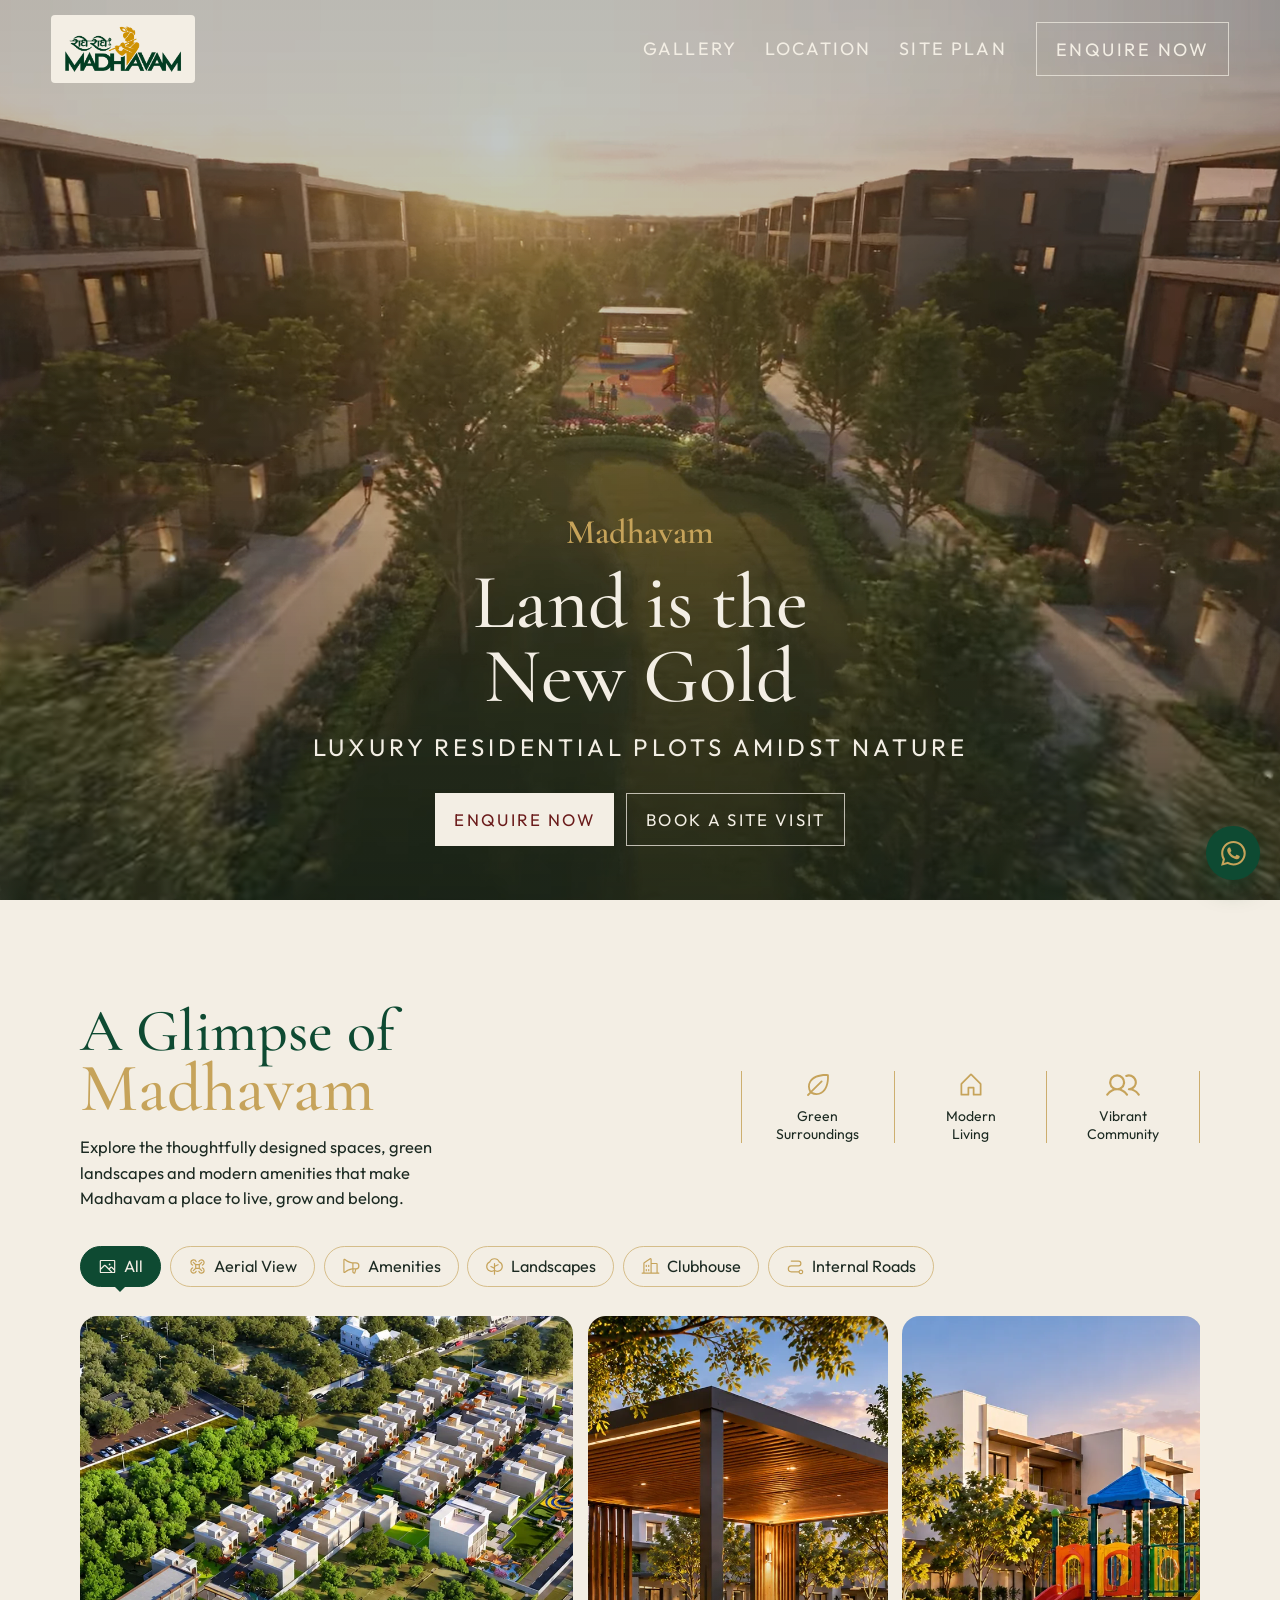
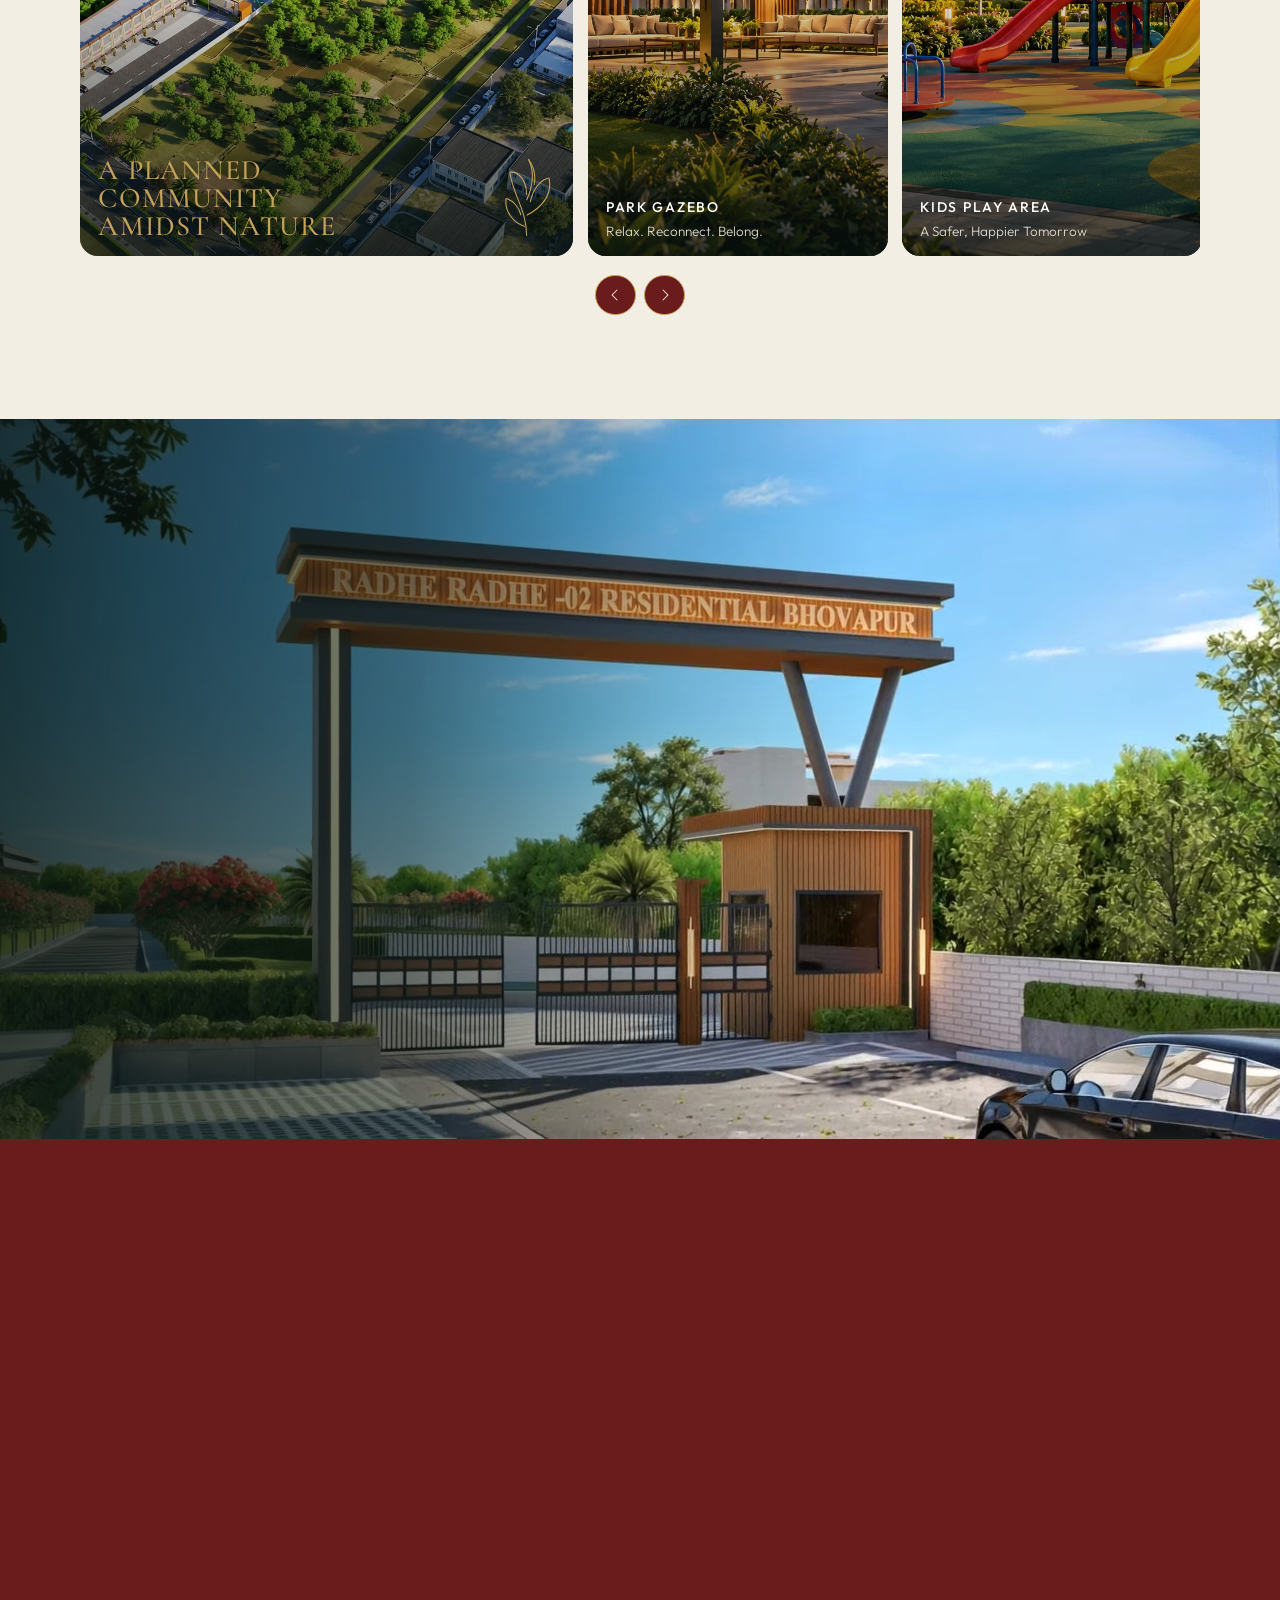
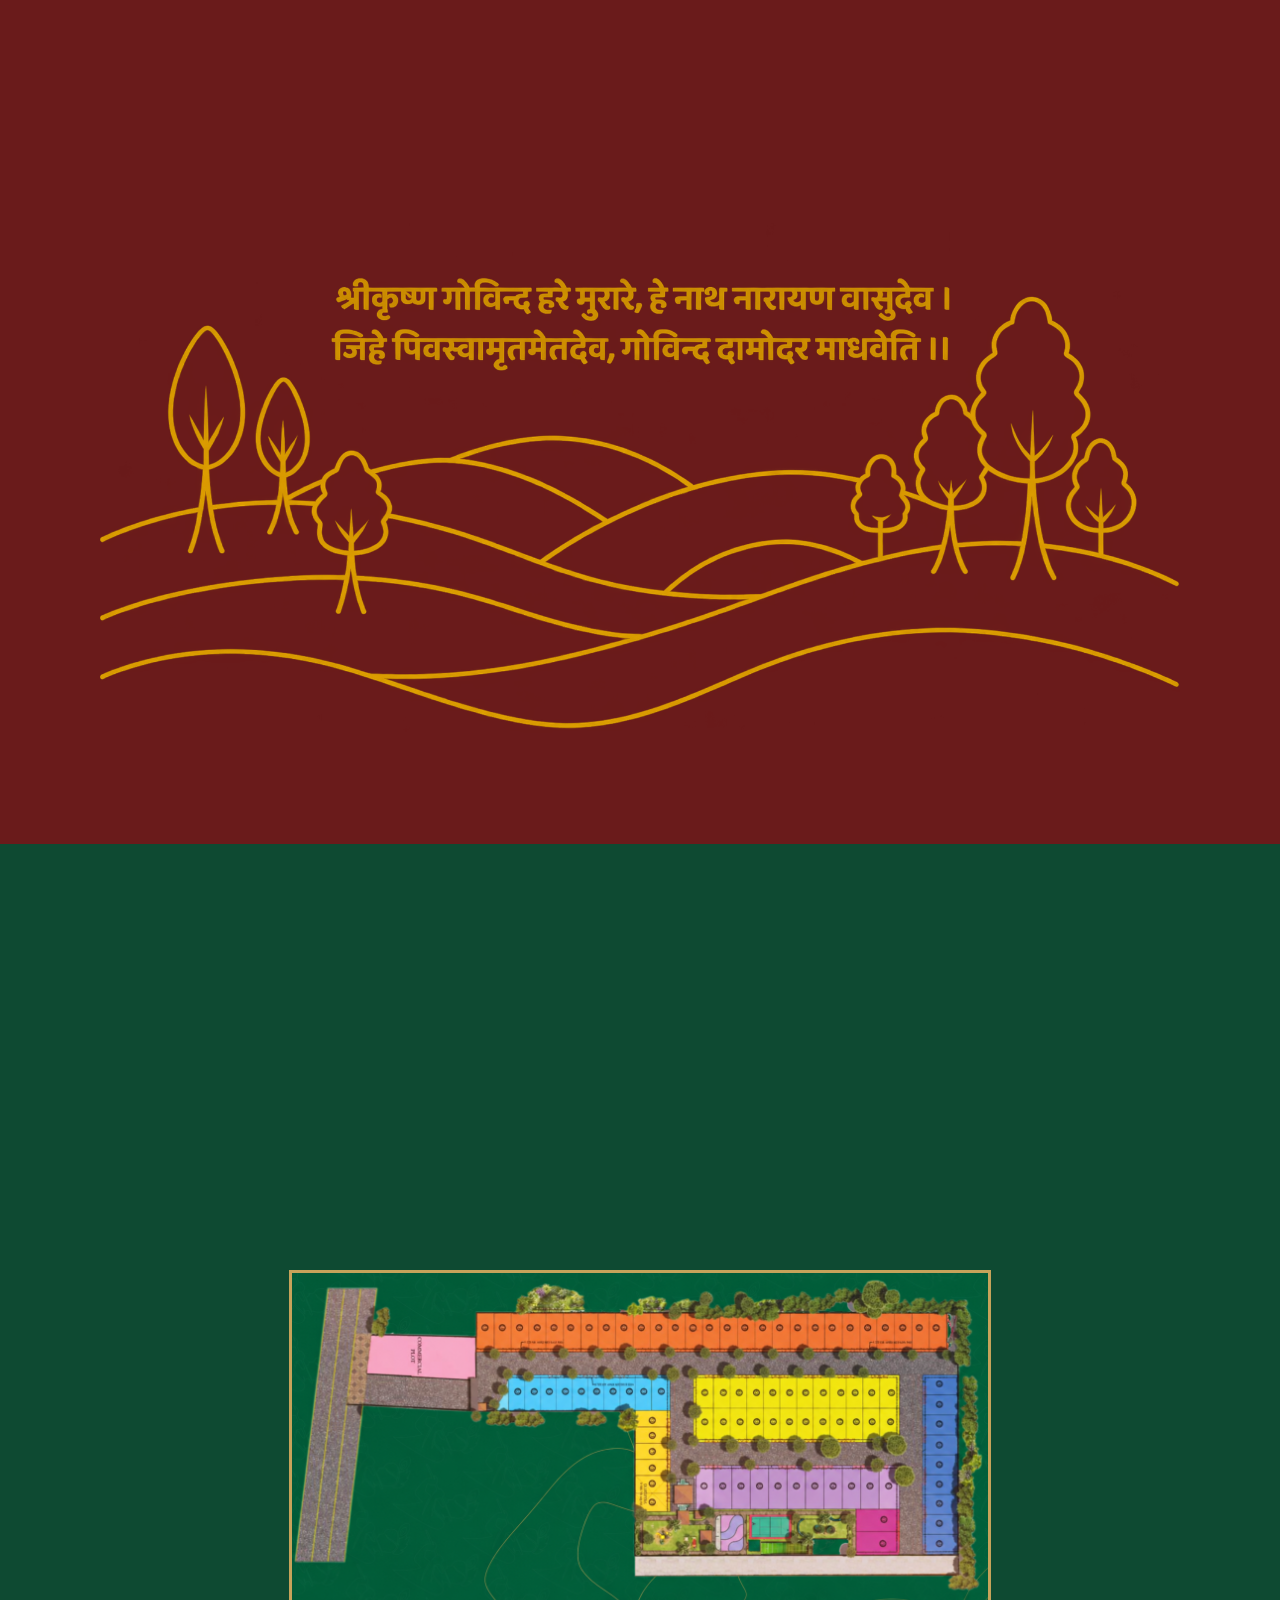
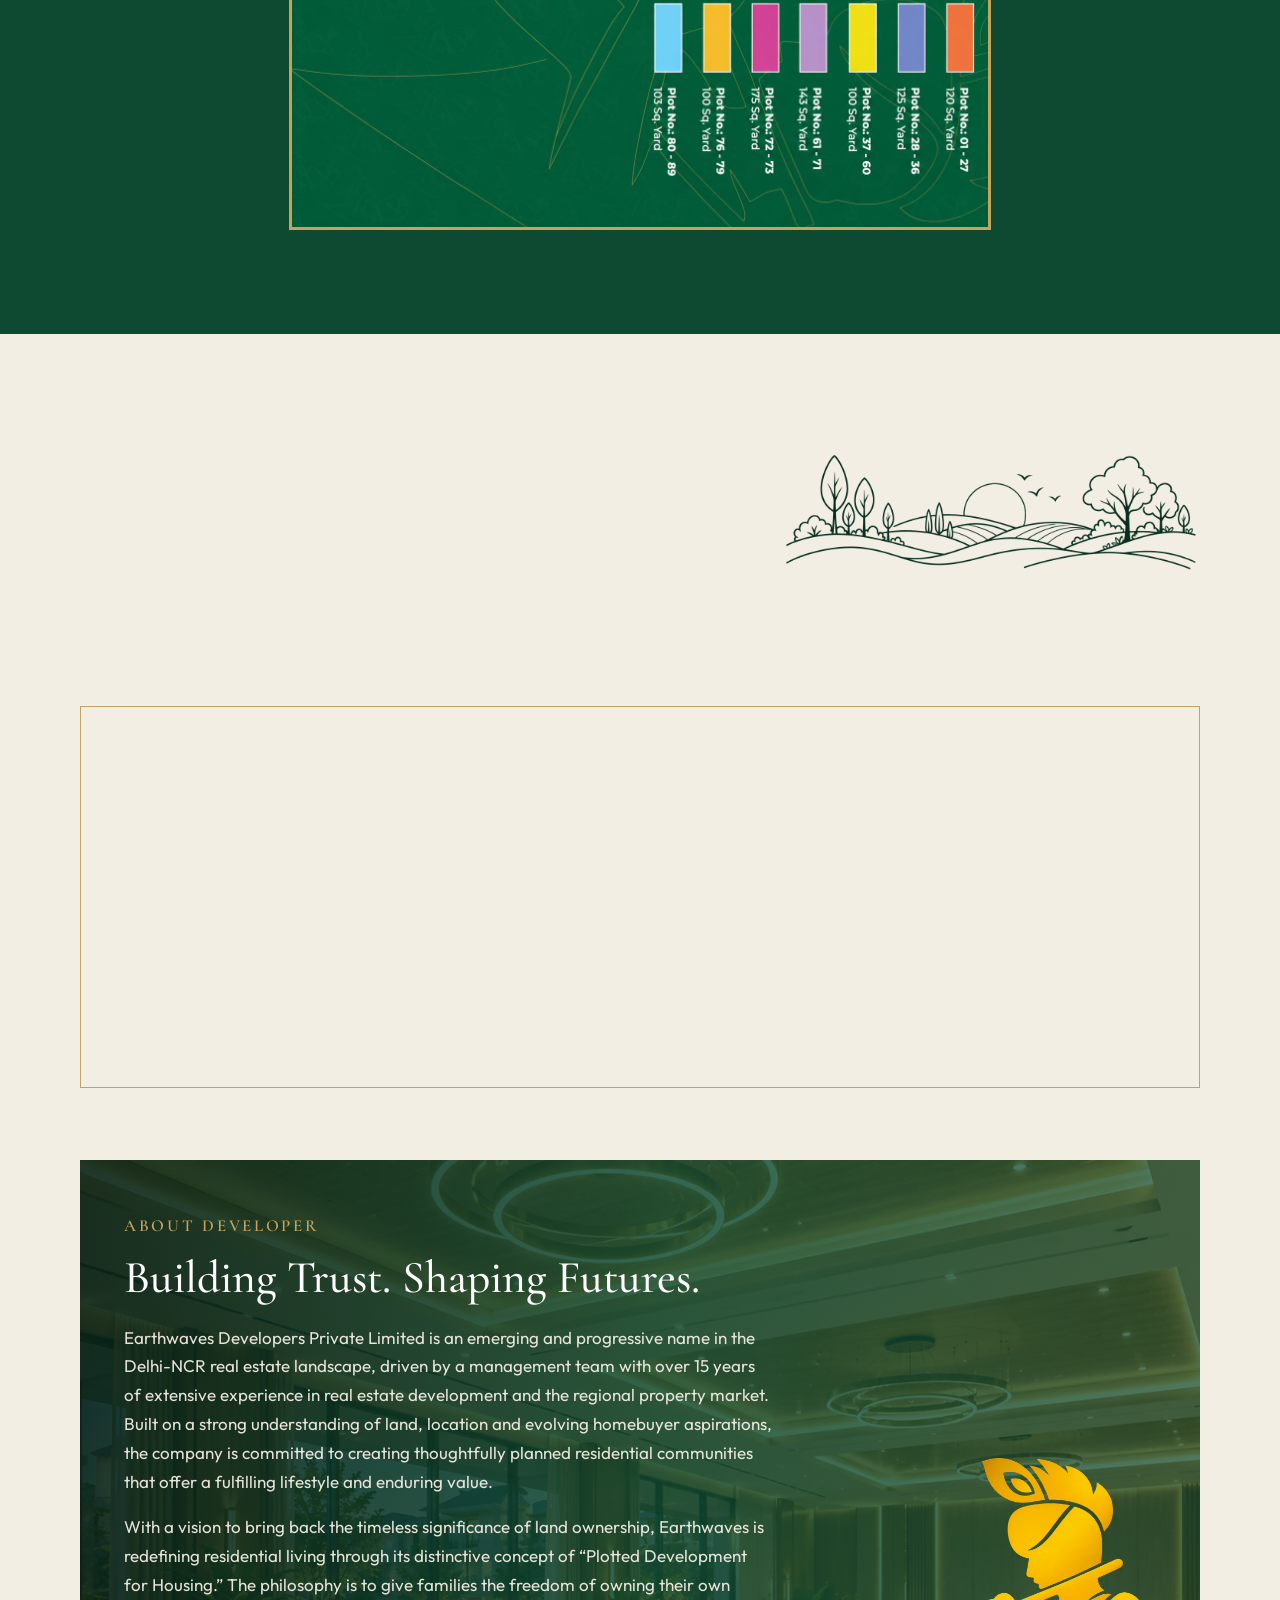
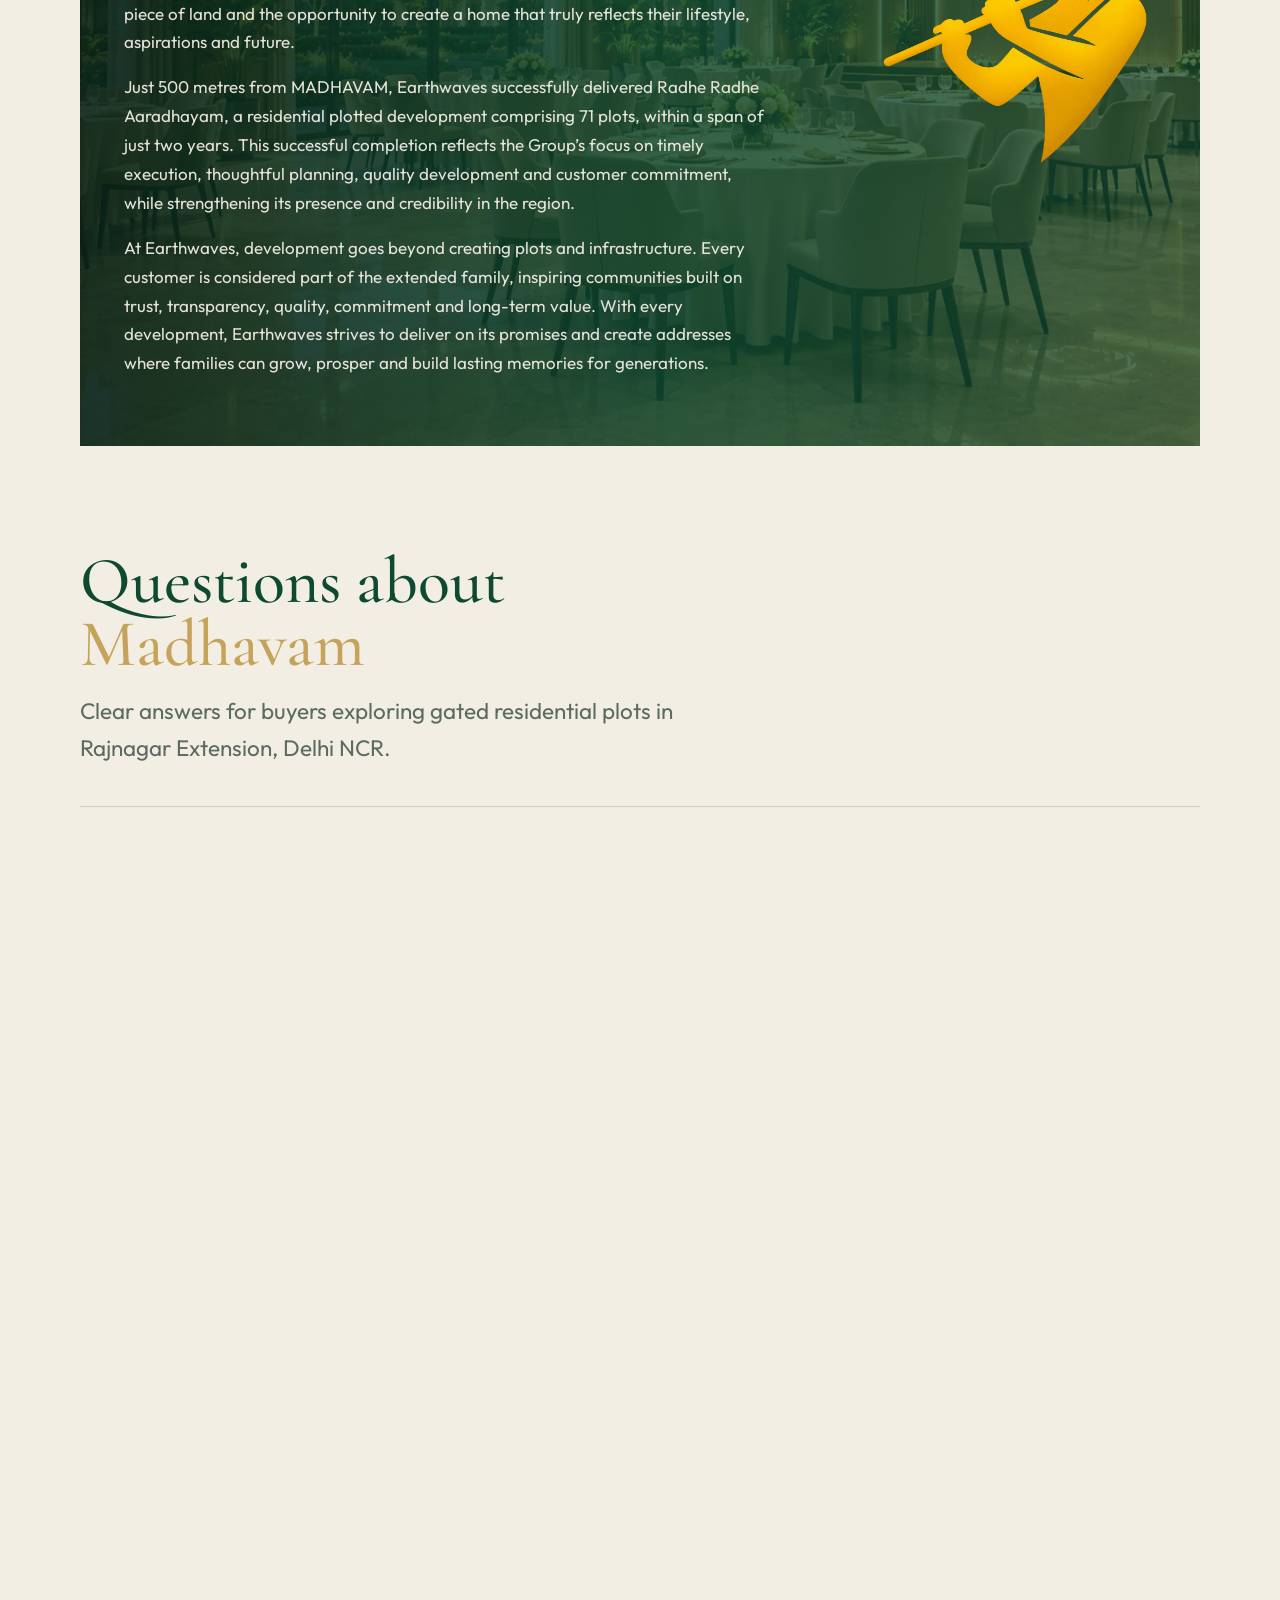
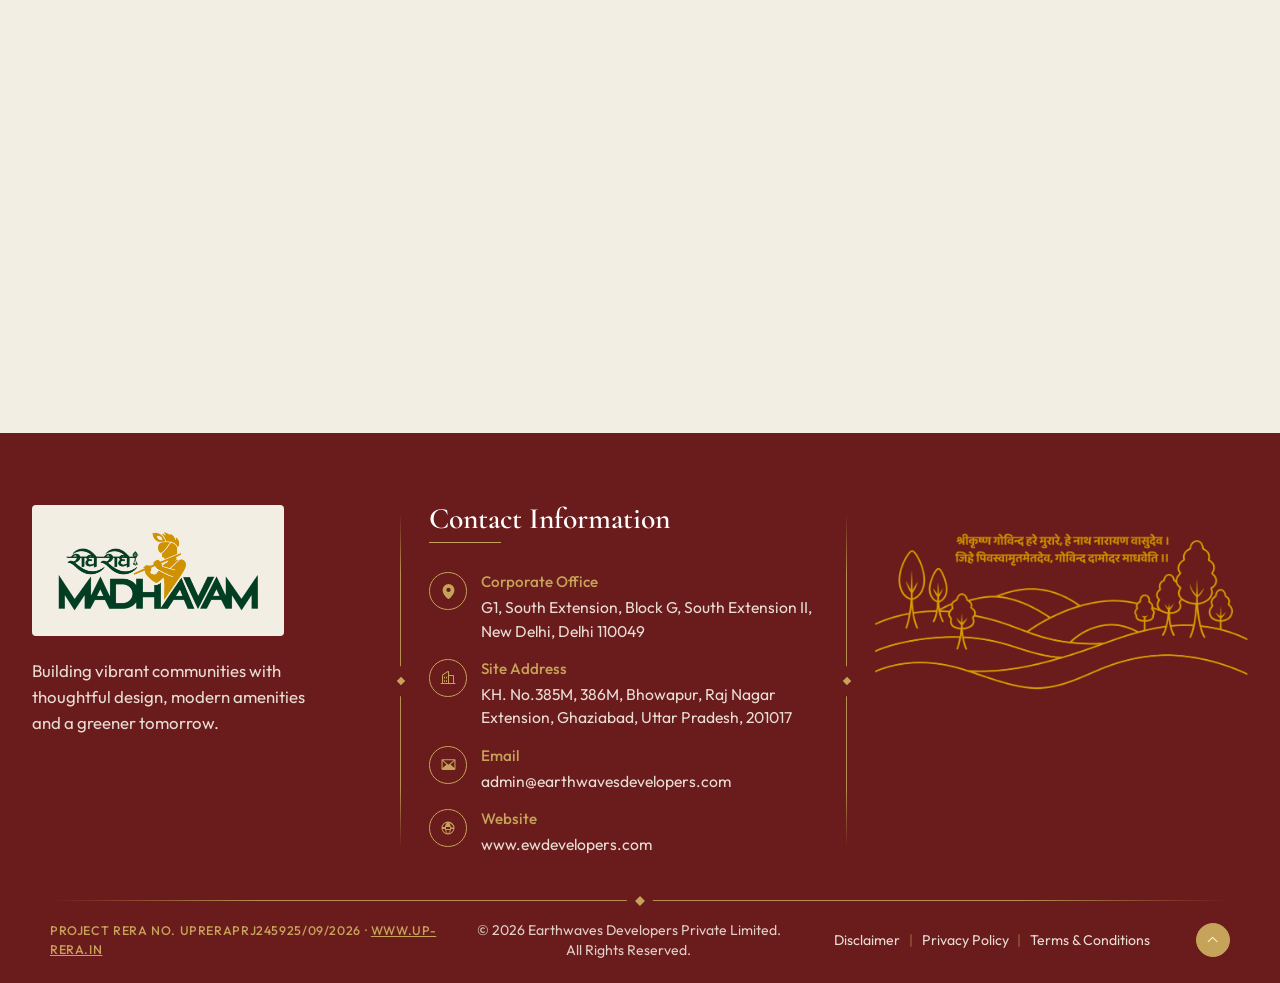
==== commit 77b662ea: "footer new alignment" ====
--- a/index.html
+++ b/index.html
@@ -698,39 +698,76 @@
   </main>
 
   <footer class="site-footer" id="footer">
-    <div class="footer-brand">
-      <a class="footer-logo" href="#top">
-        <picture>
-          <source srcset="assets/radhe-radhe-madhavam-logo.webp" type="image/webp">
-          <img src="assets/Radhe%20Radhe%20Madhavam%20Logo.png" alt="Radhe Radhe Madhavam" width="1759" height="894">
+    <div class="footer-main">
+      <div class="footer-brand">
+        <a class="footer-logo" href="#top">
+          <picture>
+            <source srcset="assets/radhe-radhe-madhavam-logo.webp" type="image/webp">
+            <img src="assets/Radhe%20Radhe%20Madhavam%20Logo.png" alt="Radhe Radhe Madhavam" width="1759" height="894">
+          </picture>
+        </a>
+        <p class="footer-tagline">Building vibrant communities with thoughtful design, modern amenities and a greener tomorrow.</p>
+      </div>
+
+      <div class="footer-vrule" aria-hidden="true"></div>
+
+      <div class="footer-contacts">
+        <h2 class="footer-contact-title">Contact Information</h2>
+        <div class="footer-contact">
+          <span class="footer-ico" aria-hidden="true"><span class="gallery-ico gallery-ico-map-pin"></span></span>
+          <div class="footer-contact-text">
+            <span class="footer-contact-label">Corporate Office</span>
+            <span class="footer-contact-value">G1, South Extension, Block G, South Extension II, New Delhi, Delhi 110049</span>
+          </div>
+        </div>
+        <div class="footer-contact">
+          <span class="footer-ico" aria-hidden="true"><span class="gallery-ico gallery-ico-buildings"></span></span>
+          <div class="footer-contact-text">
+            <span class="footer-contact-label">Site Address</span>
+            <span class="footer-contact-value">KH. No.385M, 386M, Bhowapur, Raj Nagar Extension, Ghaziabad, Uttar Pradesh, 201017</span>
+          </div>
+        </div>
+        <div class="footer-contact">
+          <span class="footer-ico" aria-hidden="true"><span class="gallery-ico gallery-ico-envelope"></span></span>
+          <div class="footer-contact-text">
+            <span class="footer-contact-label">Email</span>
+            <a class="footer-contact-value" href="mailto:admin@earthwavesdevelopers.com">admin@earthwavesdevelopers.com</a>
+          </div>
+        </div>
+        <div class="footer-contact">
+          <span class="footer-ico" aria-hidden="true"><span class="gallery-ico gallery-ico-globe"></span></span>
+          <div class="footer-contact-text">
+            <span class="footer-contact-label">Website</span>
+            <a class="footer-contact-value" href="https://www.ewdevelopers.com" rel="noopener noreferrer">www.ewdevelopers.com</a>
+          </div>
+        </div>
+      </div>
+
+      <div class="footer-vrule" aria-hidden="true"></div>
+
+      <div class="footer-art">
+        <picture class="footer-landscape">
+          <img src="assets/%E0%A4%B6%E0%A5%8D%E0%A4%B0%E0%A5%80%E0%A4%95%E0%A5%83%E0%A4%B7%E0%A5%8D%E0%A4%A3%20%E0%A4%97%E0%A5%8B%E0%A4%B5%E0%A4%BF%E0%A4%A8%E0%A5%8D%E0%A4%A6%20%E0%A4%B8%E0%A5%81%E0%A4%A8%E0%A4%B9%E0%A4%B0%E0%A5%80%20%E0%A4%AA%E0%A4%B9%E0%A4%BE%E0%A4%A1%E0%A4%BC%E0%A4%BF%E0%A4%AF%E0%A4%BE%E0%A4%81.png" alt="" width="1792" height="877">
         </picture>
+      </div>
+    </div>
+
+    <div class="footer-hrule" aria-hidden="true"></div>
+
+    <div class="footer-bar">
+      <p class="footer-rera"><span>Project RERA No. UPRERAPRJ245925/09/2026</span><span class="footer-rera-sep" aria-hidden="true"> · </span><a href="https://www.up-rera.in/" rel="noopener noreferrer">www.up-rera.in</a></p>
+      <p class="footer-links">
+        <a href="disclaimer-privacy.html#disclaimer">Disclaimer</a>
+        <span class="sep" aria-hidden="true">|</span>
+        <a href="disclaimer-privacy.html#privacy">Privacy Policy</a>
+        <span class="sep" aria-hidden="true">|</span>
+        <a href="terms.html">Terms &amp; Conditions</a>
+      </p>
+      <p class="footer-copy">© 2026 Earthwaves Developers Private Limited. All Rights Reserved.</p>
+      <a class="footer-top" href="#top" aria-label="Back to top">
+        <span class="gallery-ico gallery-ico-caret-left" aria-hidden="true"></span>
       </a>
     </div>
-
-    <div class="footer-inner">
-      <div class="footer-contacts">
-        <p><strong>Corporate Office:</strong> G1, South Extension, Block G, South Extension II, New Delhi, Delhi 110049</p>
-        <p><strong>Site Address:</strong> KH. No.385M, 386M, Bhowapur, Raj Nagar Extension, Ghaziabad, Uttar Pradesh, 201017</p>
-        <p><strong>Email:</strong> <a href="mailto:admin@earthwavesdevelopers.com">admin@earthwavesdevelopers.com</a></p>
-        <p><strong>Website:</strong> <a href="https://www.ewdevelopers.com" rel="noopener noreferrer">www.ewdevelopers.com</a></p>
-      </div>
-
-      <div class="footer-rera">
-        <p>Project RERA No. UPRERAPRJ245925/09/2026 · <a href="https://www.up-rera.in/" rel="noopener noreferrer">www.up-rera.in</a></p>
-      </div>
-    </div>
-
-    <div class="footer-bar">
-      <p class="footer-links">
-        <a href="disclaimer-privacy.html">Disclaimer &amp; Privacy Policy</a>
-        <span class="sep" aria-hidden="true">|</span>
-        <a href="terms.html">Terms &amp; Condition</a>
-      </p>
-      <p class="footer-copy">Copyright © Earthwaves Developers Private Limited.</p>
-    </div>
-    <picture class="footer-landscape">
-      <img src="assets/%E0%A4%B6%E0%A5%8D%E0%A4%B0%E0%A5%80%E0%A4%95%E0%A5%83%E0%A4%B7%E0%A5%8D%E0%A4%A3%20%E0%A4%97%E0%A5%8B%E0%A4%B5%E0%A4%BF%E0%A4%A8%E0%A5%8D%E0%A4%A6%20%E0%A4%B8%E0%A5%81%E0%A4%A8%E0%A4%B9%E0%A4%B0%E0%A5%80%20%E0%A4%AA%E0%A4%B9%E0%A4%BE%E0%A4%A1%E0%A4%BC%E0%A4%BF%E0%A4%AF%E0%A4%BE%E0%A4%81.png" alt="" width="1792" height="877">
-    </picture>
   </footer>
 
   <a class="wa-float" href="https://wa.me/918069982711" rel="noopener noreferrer" aria-label="Chat on WhatsApp">
--- a/css/style.css
+++ b/css/style.css
@@ -680,6 +680,9 @@
 .gallery-ico-buildings { --ico: url("../assets/icons/buildings.svg"); }
 .gallery-ico-path { --ico: url("../assets/icons/path.svg"); }
 .gallery-ico-users-three { --ico: url("../assets/icons/users-three.svg"); }
+.gallery-ico-map-pin { --ico: url("../assets/icons/map-pin.svg"); }
+.gallery-ico-envelope { --ico: url("../assets/icons/envelope.svg"); }
+.gallery-ico-globe { --ico: url("../assets/icons/globe.svg"); }
 .gallery-ico-caret-left { --ico: url("../assets/icons/caret-left.svg"); }
 .gallery-ico-caret-right { --ico: url("../assets/icons/caret-right.svg"); }
 
@@ -2315,27 +2318,23 @@
   position: relative;
   background: var(--footer-bg);
   color: rgba(243, 238, 228, 0.92);
-  padding: 4.5rem 0 0;
-  text-align: center;
+  padding: 3.5rem 1.25rem 0;
+  overflow: hidden;
+}
+
+.footer-main {
+  display: grid;
+  gap: 2.25rem;
+
+  margin-inline: auto;
 }
 
 .footer-brand {
   display: flex;
-  justify-content: center;
+  flex-direction: column;
   align-items: center;
-  margin-bottom: 2.4rem;
-}
-
-.footer-landscape {
-  display: block;
-  width: 100%;
-  height: auto;
-}
-
-.footer-landscape img {
-  display: block;
-  width: 100%;
-  height: auto;
+  gap: 1.15rem;
+  text-align: center;
 }
 
 .footer-logo {
@@ -2347,58 +2346,165 @@
 }
 
 .footer-logo img {
-  height: 124px;
+  height: 92px;
   width: auto;
   max-width: min(420px, 82vw);
   object-fit: contain;
 }
 
-.footer-inner {
-  width: min(920px, calc(100% - 2.5rem));
-  margin-inline: auto;
+.footer-tagline {
+  margin: 0;
+  max-width: 22rem;
+  font-size: 1.05rem;
+  line-height: 1.55;
+  color: rgba(243, 238, 228, 0.92);
+}
+
+.footer-vrule {
+  display: none;
 }
 
 .footer-contacts {
   display: grid;
-  gap: 0.55rem;
-  margin-bottom: 2.4rem;
-  font-size: 21px;
-  line-height: 1.55;
-  color: rgba(243, 238, 228, 0.88);
-}
-
-/* .footer-contacts p { margin: 0; } */
-
-.footer-contacts strong {
+  gap: 1.15rem;
+  width: min(100%, 28rem);
+  margin-inline: auto;
+  text-align: left;
+}
+
+.footer-contact-title {
+  display: none;
+  margin: 0 0 0.35rem;
+  font-family: var(--serif);
+  font-size: 1.85rem;
+  font-weight: 600;
+  color: #fff;
+}
+
+.footer-contact-title::after {
+  content: "";
+  display: block;
+  width: 4.5rem;
+  height: 1px;
+  margin-top: 0.55rem;
+  background: var(--gold);
+}
+
+.footer-contact {
+  display: grid;
+  grid-template-columns: auto 1fr;
+  gap: 0.85rem;
+  align-items: flex-start;
+}
+
+.footer-ico {
+  display: grid;
+  place-items: center;
+  width: 2.35rem;
+  height: 2.35rem;
+  flex-shrink: 0;
+  border: 1px solid var(--gold);
+  border-radius: 50%;
+  color: var(--gold);
+}
+
+.footer-ico .gallery-ico {
+  width: 1.05rem;
+  height: 1.05rem;
+}
+
+.footer-contact-text {
+  display: grid;
+  gap: 0.2rem;
+  min-width: 0;
+}
+
+.footer-contact-label {
+  font-size: 0.95rem;
   font-weight: 500;
-  color: #fff;
   color: var(--gold);
-}
-
-.footer-contacts a {
-  color: inherit;
+  line-height: 1.35;
+}
+
+.footer-contact-value {
+  font-size: 1rem;
+  line-height: 1.5;
+  color: rgba(243, 238, 228, 0.92);
   text-decoration: none;
 }
 
-.footer-contacts a:hover { color: var(--gold); }
+a.footer-contact-value:hover {
+  color: var(--gold);
+}
+
+.footer-art {
+  width: min(100%, 34rem);
+  margin-inline: auto;
+}
+
+.footer-landscape {
+  display: block;
+  width: 100%;
+}
+
+.footer-landscape img {
+  display: block;
+  width: 100%;
+  height: auto;
+}
+
+.footer-hrule {
+  position: relative;
+  width: min(1180px, 100%);
+  height: 1px;
+  margin: 2.4rem auto 0;
+  background: linear-gradient(
+    90deg,
+    rgba(198, 163, 90, 0) 0%,
+    rgba(198, 163, 90, 0.85) 18%,
+    rgba(198, 163, 90, 0.85) 82%,
+    rgba(198, 163, 90, 0) 100%
+  );
+}
+
+.footer-hrule::before {
+  content: "";
+  position: absolute;
+  left: 50%;
+  top: 50%;
+  width: 7px;
+  height: 7px;
+  background: var(--gold);
+  transform: translate(-50%, -50%) rotate(46deg);
+  box-shadow: 0 0 0 6px var(--footer-bg);
+}
+
+.footer-bar {
+  display: grid;
+  gap: 1rem;
+  justify-items: center;
+  width: min(1180px, 100%);
+  margin: 0 auto;
+  padding: 1.35rem 0 1.65rem;
+  text-align: center;
+}
 
 .footer-rera {
-  margin: 0 0 2.4rem;
+  margin: 0;
   color: var(--gold);
-  font-size: 1rem;
+  font-size: 0.85rem;
   font-weight: 500;
   letter-spacing: 0.06em;
   text-transform: uppercase;
   line-height: 1.55;
 }
 
-.footer-rera p { margin: 0; }
-
-.footer-bar {
-  margin-top: 2rem;
-  padding: 1.35rem 1.25rem 1.5rem;
-  border-top: 1px solid rgba(243, 238, 228, 0.18);
-}
+.footer-rera a {
+  color: inherit;
+  text-underline-offset: 0.12em;
+}
+
+.footer-rera a:hover { color: #fff; }
 
 .footer-links {
   display: flex;
@@ -2406,9 +2512,11 @@
   justify-content: center;
   align-items: center;
   gap: 0.35rem 0.55rem;
-  margin: 0 0 0.55rem;
-  color: var(--gold);
-  font-size: 22.5px;
+  margin: 0;
+  padding-top: 0.95rem;
+  border-top: 1px solid rgba(198, 163, 90, 0.45);
+  color: rgba(243, 238, 228, 0.92);
+  font-size: 0.95rem;
 }
 
 .footer-links a {
@@ -2418,13 +2526,39 @@
 
 .footer-links a:hover { text-decoration: underline; }
 
-.footer-links .sep { opacity: 0.55; }
+.footer-links .sep { opacity: 0.55; color: var(--gold); }
 
 .footer-copy {
   margin: 0;
   color: rgba(243, 238, 228, 0.85);
-  font-size: 17px;
-}
+  font-size: 0.9rem;
+  line-height: 1.45;
+}
+
+.footer-top {
+  display: none;
+  place-items: center;
+  width: 2.15rem;
+  height: 2.15rem;
+  border: 1px solid var(--gold);
+  border-radius: 50%;
+  color: #fff;
+  background: var(--gold);
+  text-decoration: none;
+  transition: background-color 0.2s ease, color 0.2s ease, border-color 0.2s ease;
+}
+
+.footer-top:hover {
+  background: transparent;
+  color: var(--gold);
+}
+
+.footer-top .gallery-ico {
+  width: 0.85rem;
+  height: 0.85rem;
+  transform: rotate(90deg);
+}
+
 
 .wa-float {
   position: fixed;
@@ -2471,30 +2605,129 @@
     object-position: right center;
   }
 
+  .site-footer {
+    padding: 4.5rem 2rem 0;
+  }
+
+  .footer-main {
+    grid-template-columns: minmax(0, 1.05fr) auto minmax(0, 1.2fr) auto minmax(0, 1.15fr);
+    align-items: start;
+    gap: 1.5rem 1.75rem;
+  }
+
   .footer-brand {
-    justify-content: flex-start;
-    width: 100%;
-    padding-left: calc(4vw + 0.5rem - 1rem);
-    padding-right: 4vw;
-    box-sizing: border-box;
-    margin-bottom: 0;
-  }
-
-  .footer-landscape {
+    align-items: flex-start;
+    text-align: left;
+    gap: 1.35rem;
+  }
+
+  .footer-logo img {
+    height: 112px;
+  }
+
+  .footer-tagline {
+    max-width: 17.5rem;
+    font-size: 1.05rem;
+  }
+
+  .footer-vrule {
+    display: block;
+    position: relative;
+    align-self: stretch;
+    width: 1px;
+    min-height: 12rem;
+    margin: 0.5rem 0;
+    background: linear-gradient(
+      180deg,
+      rgba(198, 163, 90, 0) 0%,
+      rgba(198, 163, 90, 0.85) 18%,
+      rgba(198, 163, 90, 0.85) 82%,
+      rgba(198, 163, 90, 0) 100%
+    );
+  }
+
+  .footer-vrule::before {
+    content: "";
     position: absolute;
-    top: calc(4.5rem + 0.7rem);
-    right: 4vw;
+    left: 50%;
+    top: 50%;
+    width: 6px;
+    height: 6px;
+    background: var(--gold);
+    transform: translate(-50%, -50%) rotate(46deg);
+    box-shadow: 0 0 0 8px var(--footer-bg);
+  }
+
+  .footer-contacts {
     width: auto;
-    height: 124px;
-    max-width: min(46vw, 460px);
+    margin: 0;
+    gap: 1rem;
+  }
+
+  .footer-contact-title {
+    display: block;
+    margin-bottom: 0.85rem;
+  }
+
+  .footer-contact-value {
+    font-size: 0.98rem;
+  }
+
+  .footer-art {
+    width: auto;
+    margin: 0;
+    padding-top: 0.35rem;
   }
 
   .footer-landscape img {
+    max-height: 12.5rem;
     width: auto;
-    height: 124px;
-    max-width: min(46vw, 460px);
+    max-width: 100%;
+    margin-left: auto;
     object-fit: contain;
-    object-position: right center;
+    object-position: right top;
+  }
+
+  .footer-hrule {
+    margin-top: 2.75rem;
+  }
+
+  .footer-bar {
+    grid-template-columns: minmax(0, 1.25fr) minmax(0, 1fr) minmax(0, 1.15fr) auto;
+    align-items: center;
+    gap: 1rem 1.25rem;
+    padding: 1.15rem 0 1.4rem;
+    text-align: left;
+  }
+
+  .footer-rera {
+    grid-column: 1;
+    grid-row: 1;
+    font-size: 0.78rem;
+    letter-spacing: 0.05em;
+  }
+
+  .footer-copy {
+    grid-column: 2;
+    grid-row: 1;
+    text-align: center;
+    font-size: 0.88rem;
+  }
+
+  .footer-links {
+    grid-column: 3;
+    grid-row: 1;
+    justify-content: flex-end;
+    padding-top: 0;
+    border-top: 0;
+    font-size: 0.88rem;
+    white-space: nowrap;
+  }
+
+  .footer-top {
+    display: grid;
+    grid-column: 4;
+    grid-row: 1;
   }
 }
 
@@ -2527,9 +2760,7 @@
   .lead-copy,
   .pillar-grid p,
   .contact-facts span,
-  .contact-facts p,
-  .footer-contacts,
-  .footer-copy {
+  .contact-facts p {
     font-size: 21px;
   }
 }
@@ -2540,8 +2771,24 @@
 }
 
 @media (max-width: 767px) {
-  .footer-copy { font-size: 14px; }
-  .footer-links .sep { display: none; }
+  .footer-copy { font-size: 0.85rem; }
+
+  .footer-bar {
+    gap: 0.85rem;
+    padding-bottom: 1.85rem;
+  }
+
+  .footer-rera {
+    display: grid;
+    gap: 0.35rem;
+    justify-items: center;
+  }
+
+  .footer-rera-sep { display: none; }
+
+  .footer-rera a {
+    text-decoration: underline;
+  }
 
   .band { padding: 3.25rem 0; }
 
@@ -2588,16 +2835,15 @@
   .lead-copy,
   .pillar-grid p,
   .contact-facts span,
-  .contact-facts p,
-  .footer-contacts {
+  .contact-facts p {
     font-size: 18px;
   }
 }
 
 @media (max-width: 575.98px) {
   .quality-accent { font-size: 2.5rem; }
-  .site-footer { padding-top: 3.5rem; }
-  .footer-logo img { height: 92px; }
+  .site-footer { padding-top: 3rem; }
+  .footer-logo img { height: 84px; }
   .footer-rera { letter-spacing: 0.04em; }
   .wa-float {
     right: 1rem;
@@ -2691,12 +2937,6 @@
 
 .legal-prose a:hover { color: var(--green-word); }
 
-.footer-rera a {
-  color: inherit;
-  text-underline-offset: 0.12em;
-}
-
-.footer-rera a:hover { color: var(--gold); }
 
 @media (prefers-reduced-motion: reduce) {
   html { scroll-behavior: auto; }
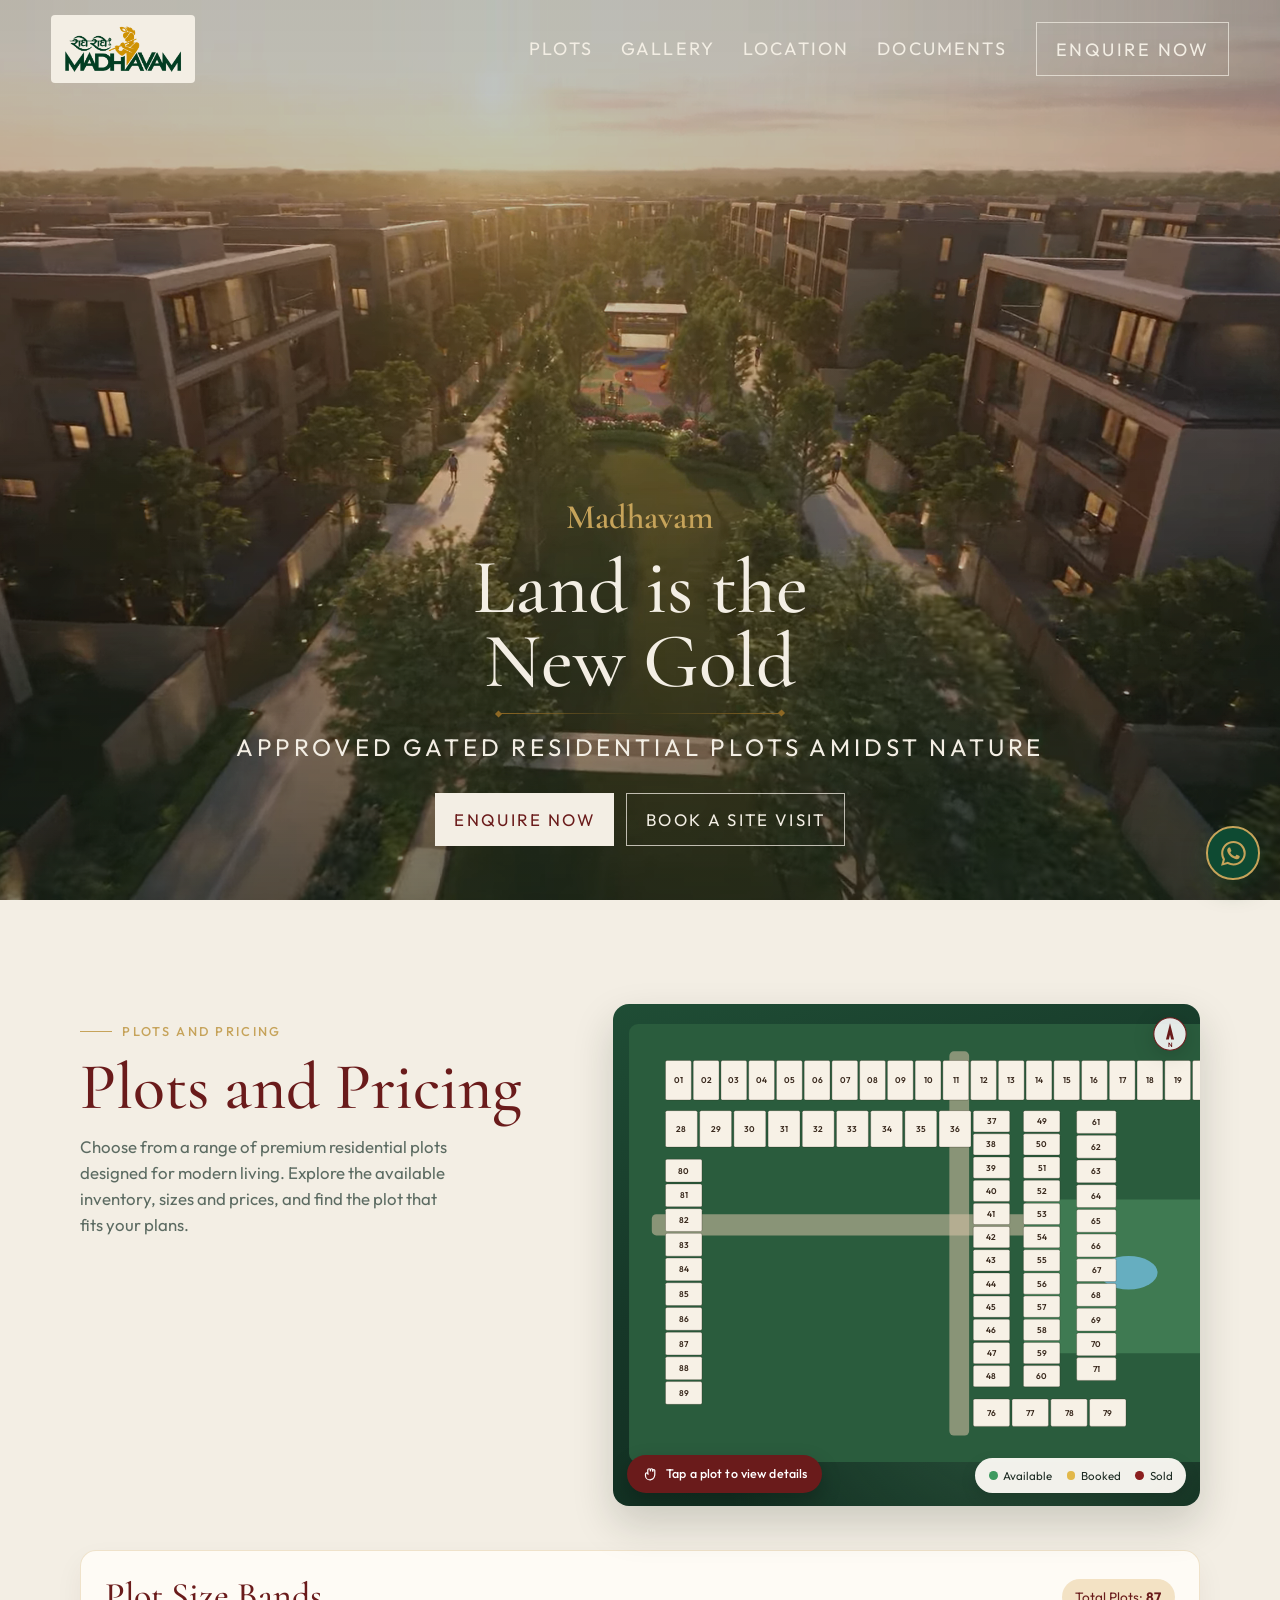
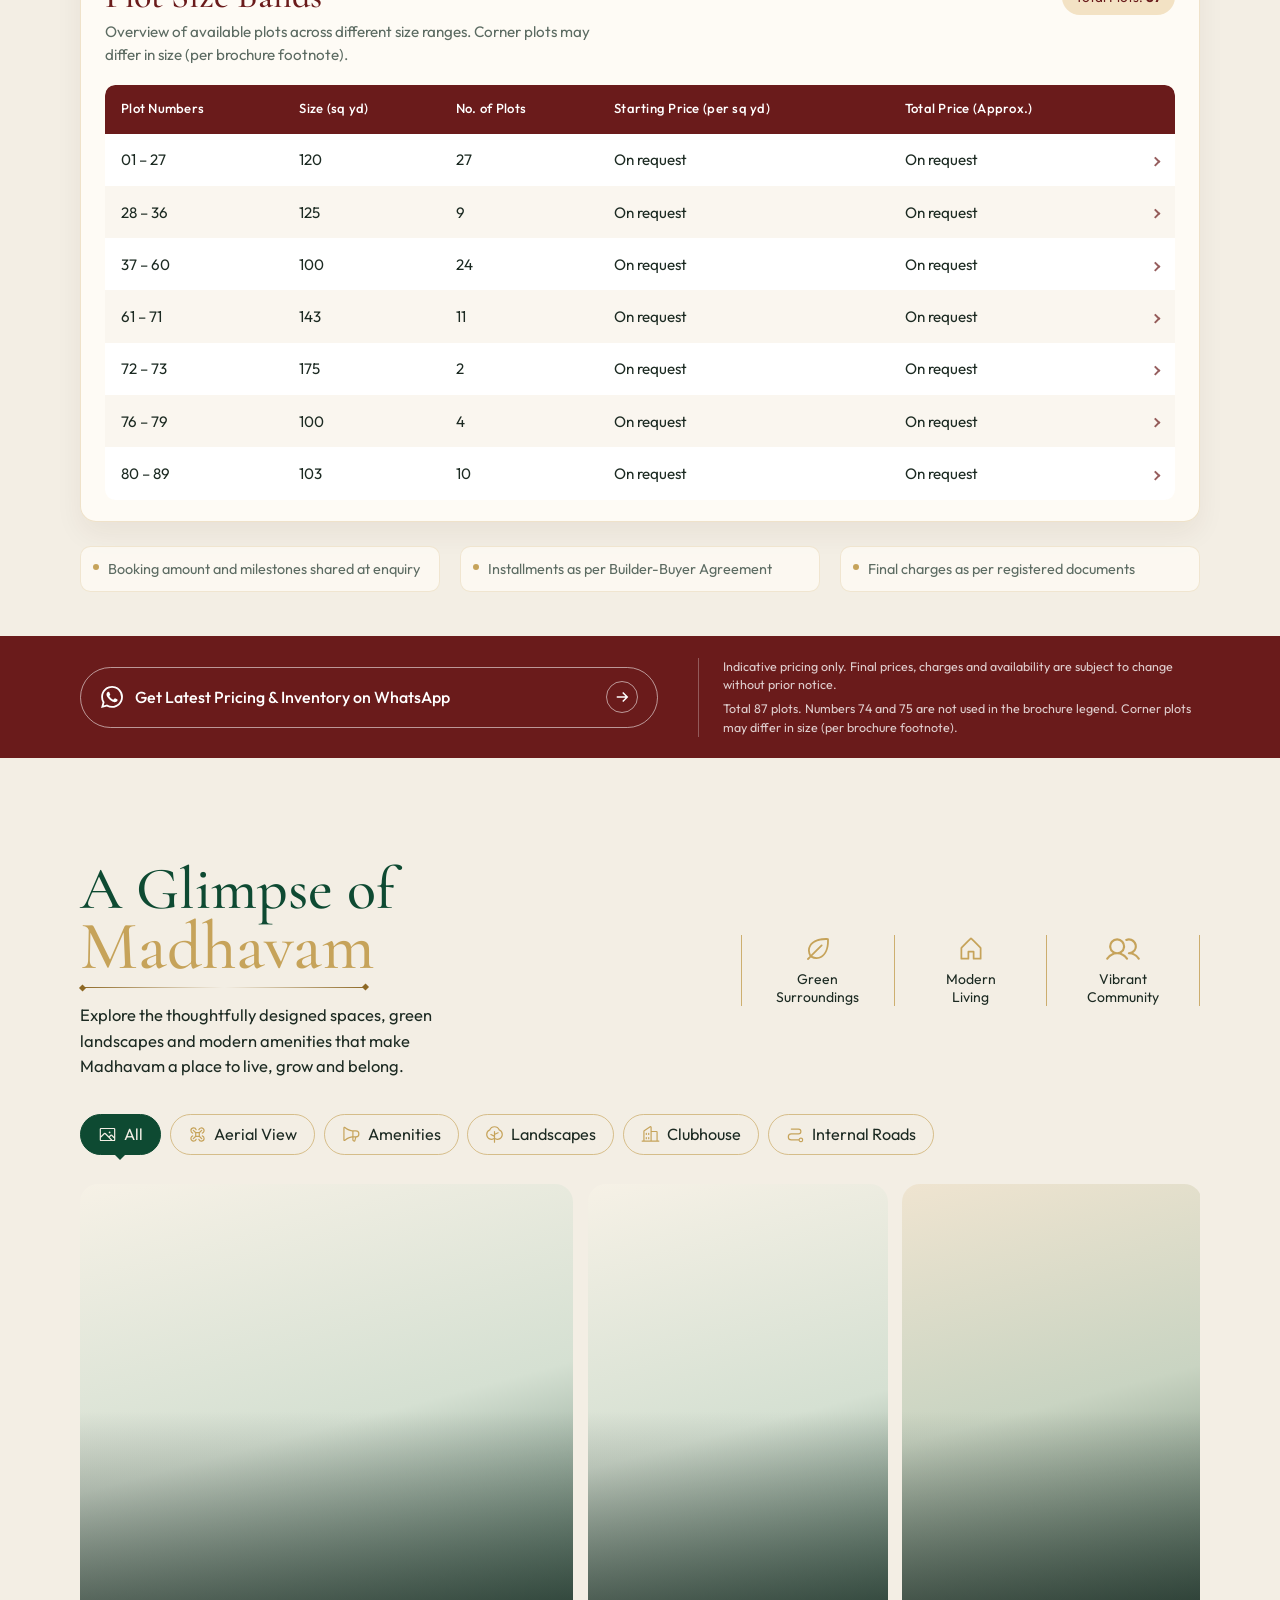
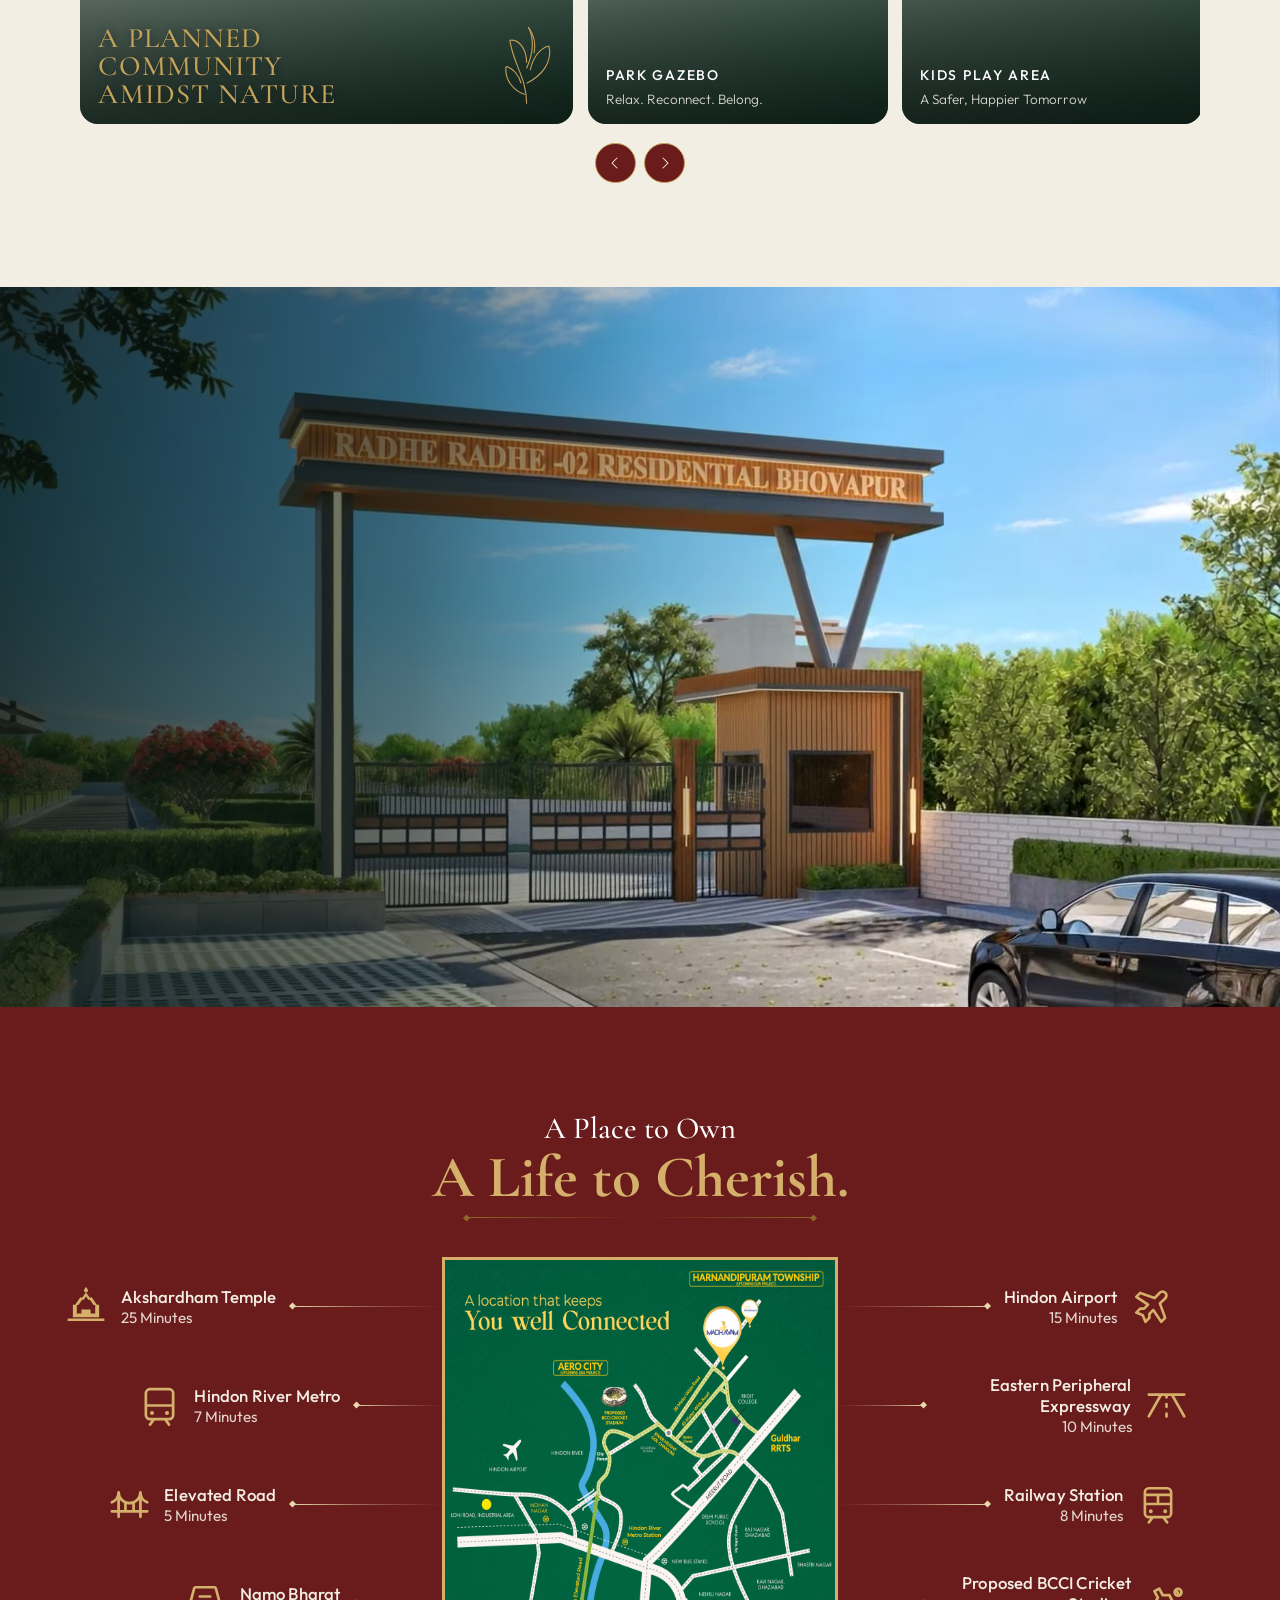
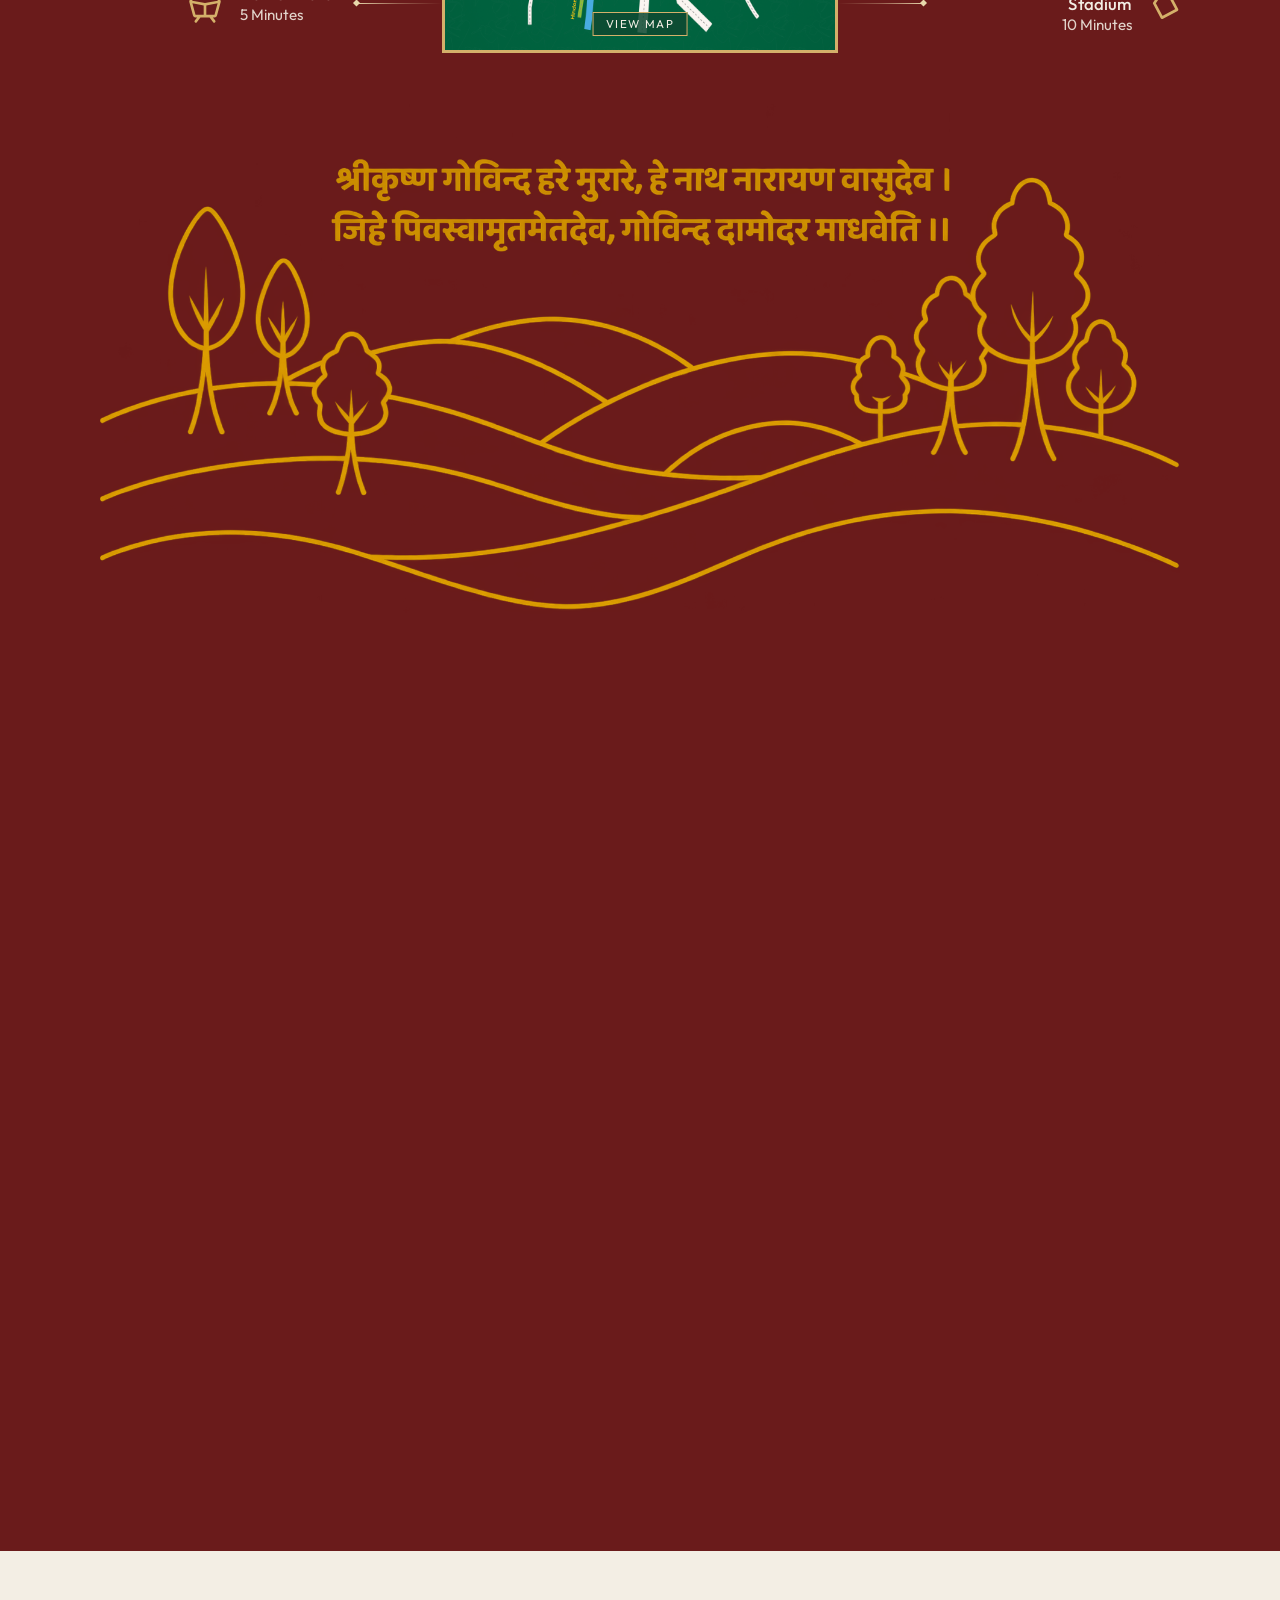
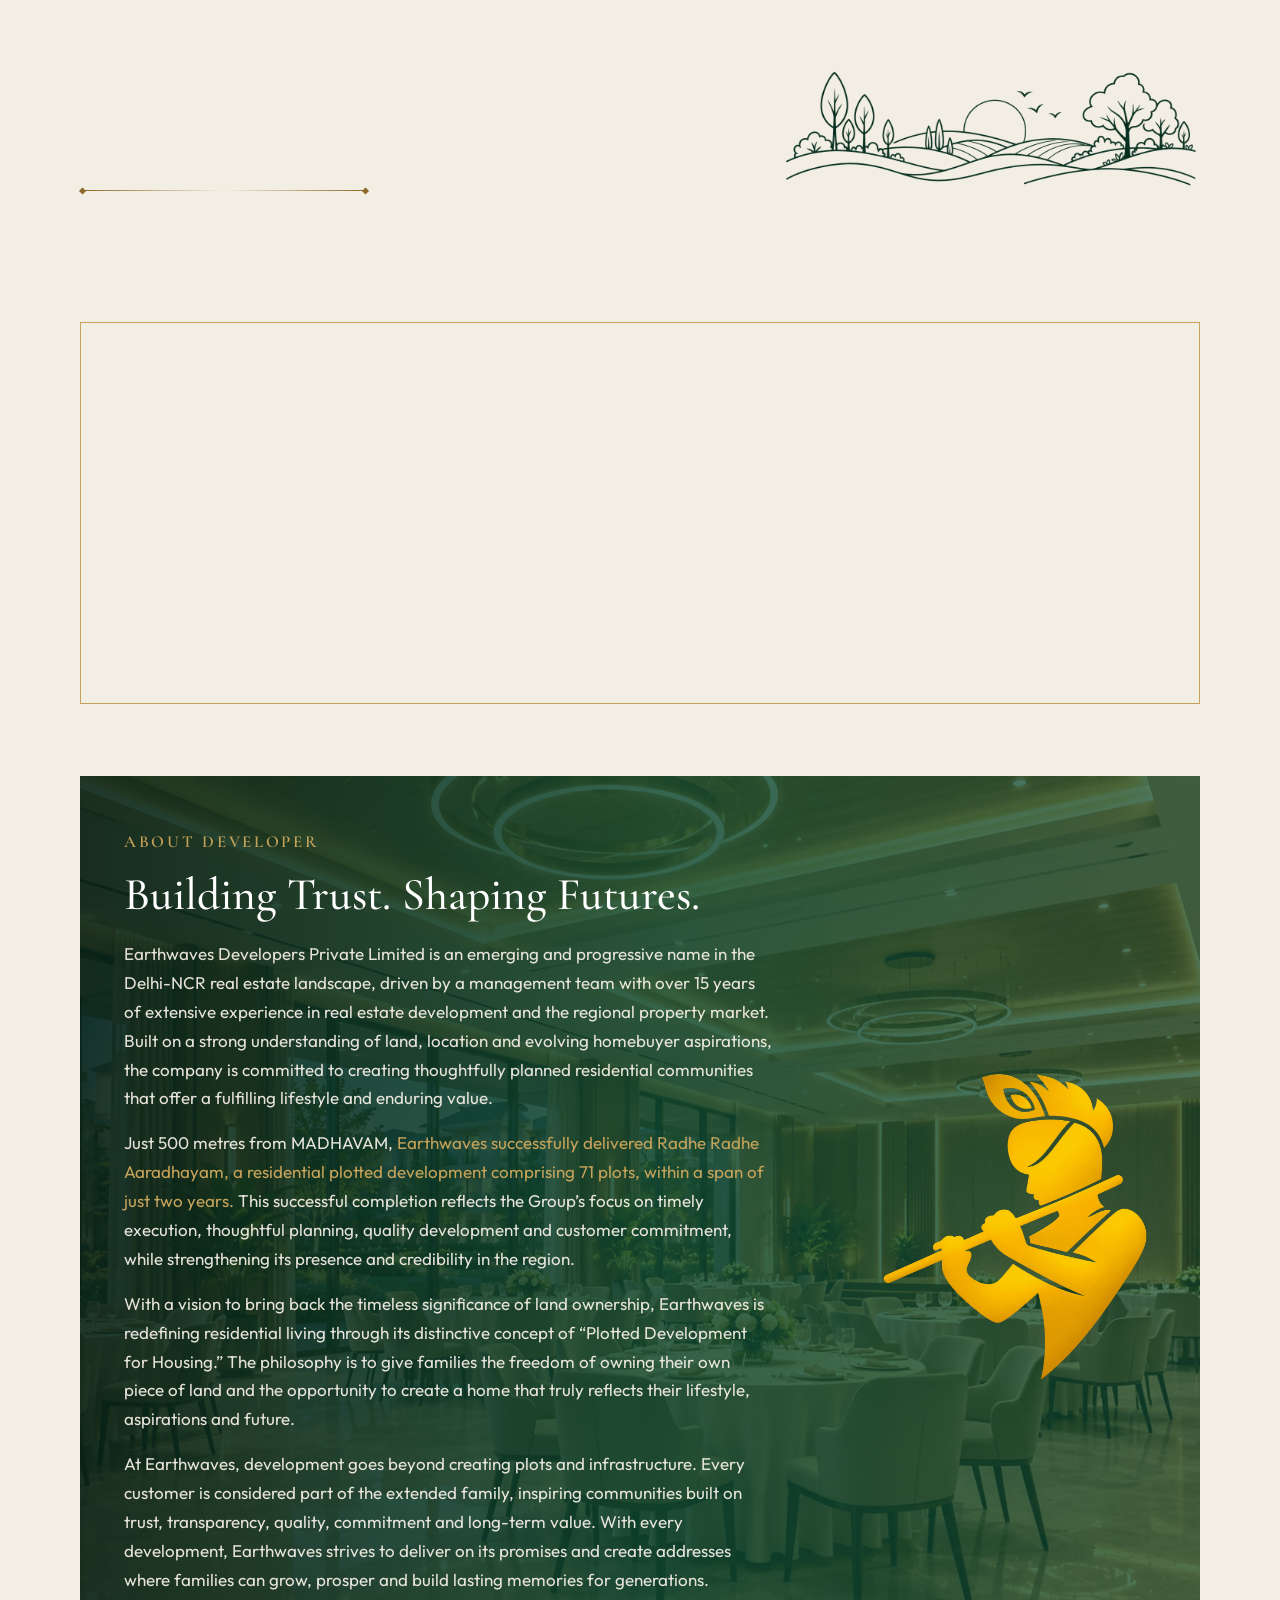
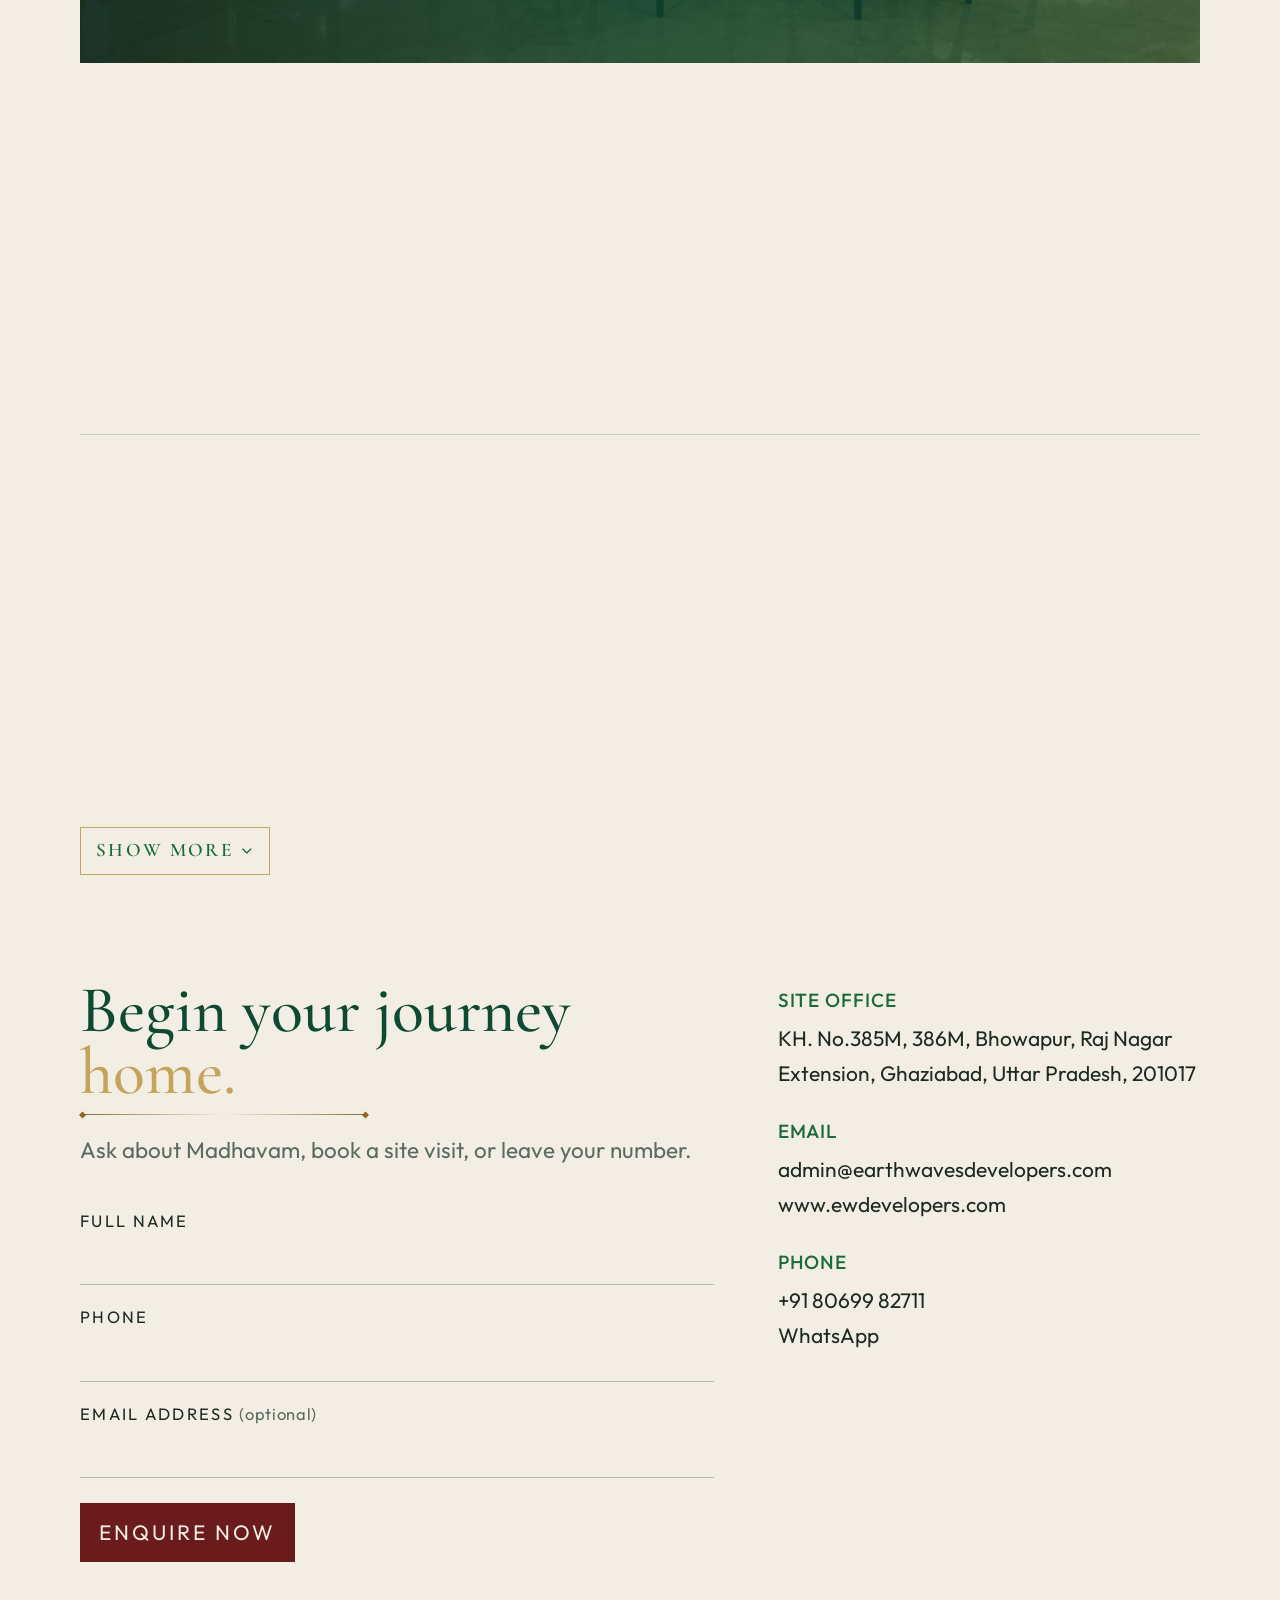
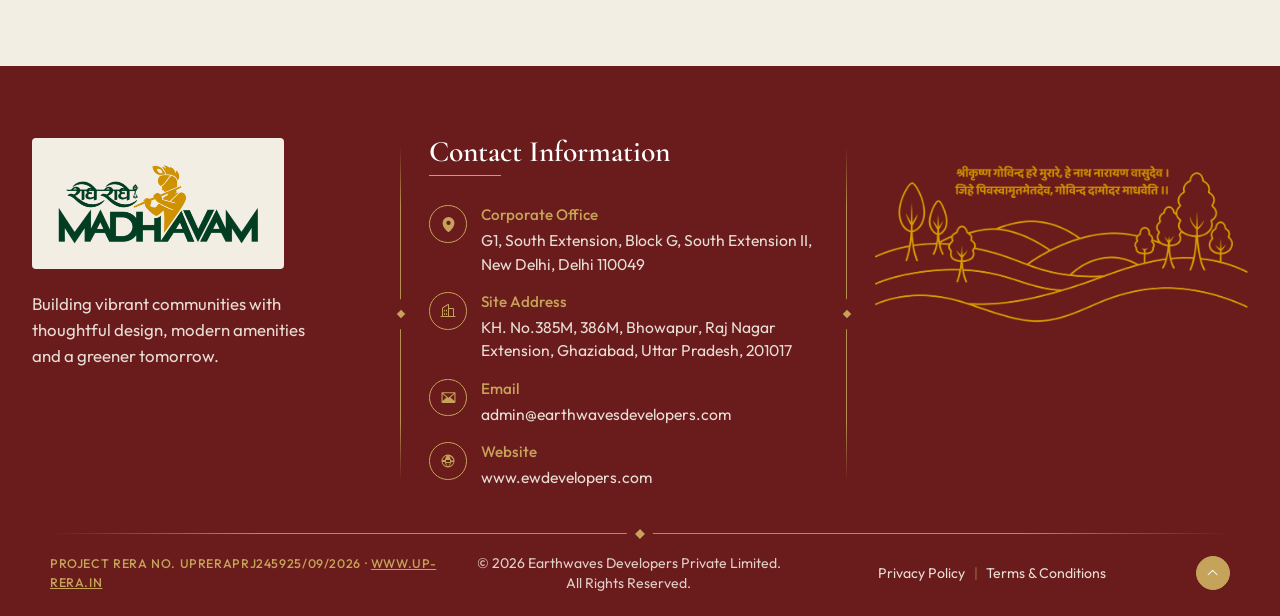
==== commit 3adbc016: "new section and changes from developer breif" ====
--- a/index.html
+++ b/index.html
@@ -3,8 +3,8 @@
 <head>
   <meta charset="utf-8">
   <meta name="viewport" content="width=device-width, initial-scale=1">
-  <title>Madhavam | Luxury Plots in Rajnagar Extension, Delhi NCR</title>
-  <meta name="description" content="Madhavam by Earth Waves Developers — gated luxury residential plots at Rajnagar Extension, Ghaziabad (Delhi NCR). Enquire for a site visit.">
+  <title>Madhavam | Approved Gated Plots in Raj Nagar Extension, Ghaziabad</title>
+  <meta name="description" content="Madhavam by Earth Waves Developers — approved gated residential plots at Raj Nagar Extension, Ghaziabad (Delhi NCR). Enquire for a site visit.">
   <meta name="robots" content="index, follow, max-image-preview:large, max-snippet:-1, max-video-preview:-1">
   <meta name="author" content="Earthwaves Developers Pvt Ltd">
   <meta name="geo.region" content="IN-UP">
@@ -17,14 +17,14 @@
   <meta property="og:locale" content="en_IN">
   <meta property="og:site_name" content="Madhavam">
   <meta property="og:url" content="https://madhavam.ewdevelopers.com/">
-  <meta property="og:title" content="Madhavam | Luxury Plots in Rajnagar Extension, Delhi NCR">
-  <meta property="og:description" content="Gated luxury residential plots by Earth Waves Developers at Rajnagar Extension, Ghaziabad — Delhi NCR. Landscaped living and indoor amenities.">
+  <meta property="og:title" content="Madhavam | Approved Gated Plots in Raj Nagar Extension, Ghaziabad">
+  <meta property="og:description" content="Approved gated residential plots by Earth Waves Developers at Raj Nagar Extension, Ghaziabad — Delhi NCR. Landscaped living and indoor amenities.">
   <meta property="og:image" content="https://madhavam.ewdevelopers.com/assets/hero-poster.webp">
   <meta property="og:image:alt" content="Madhavam gated community entrance at Rajnagar Extension, Ghaziabad">
 
   <meta name="twitter:card" content="summary_large_image">
-  <meta name="twitter:title" content="Madhavam | Luxury Plots in Rajnagar Extension, Delhi NCR">
-  <meta name="twitter:description" content="Gated luxury residential plots by Earth Waves Developers at Rajnagar Extension, Ghaziabad — Delhi NCR.">
+  <meta name="twitter:title" content="Madhavam | Approved Gated Plots in Raj Nagar Extension, Ghaziabad">
+  <meta name="twitter:description" content="Approved gated residential plots by Earth Waves Developers at Raj Nagar Extension, Ghaziabad — Delhi NCR.">
   <meta name="twitter:image" content="https://madhavam.ewdevelopers.com/assets/hero-poster.webp">
 
   <link rel="preload" as="video" href="assets/hero.webm" type="video/webm">
@@ -71,7 +71,7 @@
         "@id": "https://madhavam.ewdevelopers.com/#website",
         "url": "https://madhavam.ewdevelopers.com/",
         "name": "Madhavam",
-        "description": "Madhavam by Earth Waves Developers — gated luxury residential plots at Rajnagar Extension, Ghaziabad (Delhi NCR).",
+        "description": "Madhavam by Earth Waves Developers — approved gated residential plots at Raj Nagar Extension, Ghaziabad (Delhi NCR).",
         "inLanguage": "en-IN",
         "publisher": { "@id": "https://madhavam.ewdevelopers.com/#organization" }
       },
@@ -163,6 +163,94 @@
               "@type": "Answer",
               "text": "Yes. Madhavam is positioned for family buyers across Delhi NCR who want gated residential plots in Rajnagar Extension, Ghaziabad, with community amenities close to home."
             }
+          },
+          {
+            "@type": "Question",
+            "name": "What is the registry process, and what are the stamp duty and registry charges?",
+            "acceptedAnswer": {
+              "@type": "Answer",
+              "text": "Registry steps and applicable stamp duty or registry charges are confirmed by Earth Waves Developers at the time of enquiry. Contact sales via the form on this page, email admin@earthwavesdevelopers.com / sales@earthwavesdevelopers.com, or call +91 80699 82711 (WhatsApp same)."
+            }
+          },
+          {
+            "@type": "Question",
+            "name": "What are the maintenance charges, and who maintains the common areas?",
+            "acceptedAnswer": {
+              "@type": "Answer",
+              "text": "Maintenance charges and common-area upkeep arrangements are shared by Earth Waves Developers during enquiry. Reach the sales desk via the form on this page, email admin@earthwavesdevelopers.com / sales@earthwavesdevelopers.com, or call +91 80699 82711 (WhatsApp same)."
+            }
+          },
+          {
+            "@type": "Question",
+            "name": "Is club membership included, and is there a separate charge?",
+            "acceptedAnswer": {
+              "@type": "Answer",
+              "text": "Club Madhavam membership terms and any separate charges are confirmed by Earth Waves Developers at enquiry. Contact sales via the form on this page, email admin@earthwavesdevelopers.com / sales@earthwavesdevelopers.com, or call +91 80699 82711 (WhatsApp same)."
+            }
+          },
+          {
+            "@type": "Question",
+            "name": "What is the possession timeline?",
+            "acceptedAnswer": {
+              "@type": "Answer",
+              "text": "The current possession timeline for Madhavam is confirmed by Earth Waves Developers at the time of enquiry. Ask via the form on this page, email admin@earthwavesdevelopers.com / sales@earthwavesdevelopers.com, or call +91 80699 82711 (WhatsApp same)."
+            }
+          },
+          {
+            "@type": "Question",
+            "name": "Is there a deadline to start construction after possession?",
+            "acceptedAnswer": {
+              "@type": "Answer",
+              "text": "Any post-possession construction deadlines are confirmed by Earth Waves Developers during enquiry. Contact sales via the form on this page, email admin@earthwavesdevelopers.com / sales@earthwavesdevelopers.com, or call +91 80699 82711 (WhatsApp same)."
+            }
+          },
+          {
+            "@type": "Question",
+            "name": "Can I resell or transfer my plot? What is the process?",
+            "acceptedAnswer": {
+              "@type": "Answer",
+              "text": "Resale and transfer process details are shared by Earth Waves Developers at the time of enquiry. Reach sales via the form on this page, email admin@earthwavesdevelopers.com / sales@earthwavesdevelopers.com, or call +91 80699 82711 (WhatsApp same)."
+            }
+          },
+          {
+            "@type": "Question",
+            "name": "Can NRIs purchase a plot here?",
+            "acceptedAnswer": {
+              "@type": "Answer",
+              "text": "NRI purchase eligibility and documentation requirements are confirmed by Earth Waves Developers during enquiry. Contact sales via the form on this page, email admin@earthwavesdevelopers.com / sales@earthwavesdevelopers.com, or call +91 80699 82711 (WhatsApp same)."
+            }
+          },
+          {
+            "@type": "Question",
+            "name": "Can I take a loan for the plot? Which banks fund it?",
+            "acceptedAnswer": {
+              "@type": "Answer",
+              "text": "Plot loan options and participating banks are confirmed by Earth Waves Developers at the time of enquiry. Ask via the form on this page, email admin@earthwavesdevelopers.com / sales@earthwavesdevelopers.com, or call +91 80699 82711 (WhatsApp same)."
+            }
+          },
+          {
+            "@type": "Question",
+            "name": "What can I build on a 100 / 120 / 143 sq yd plot (floors, setbacks)?",
+            "acceptedAnswer": {
+              "@type": "Answer",
+              "text": "Permitted floors, setbacks, and buildable area by plot size are confirmed by Earth Waves Developers during enquiry. Contact sales via the form on this page, email admin@earthwavesdevelopers.com / sales@earthwavesdevelopers.com, or call +91 80699 82711 (WhatsApp same)."
+            }
+          },
+          {
+            "@type": "Question",
+            "name": "What is the payment plan?",
+            "acceptedAnswer": {
+              "@type": "Answer",
+              "text": "The current payment plan for Madhavam is shared by Earth Waves Developers at the time of enquiry. Reach sales via the form on this page, email admin@earthwavesdevelopers.com / sales@earthwavesdevelopers.com, or call +91 80699 82711 (WhatsApp same)."
+            }
+          },
+          {
+            "@type": "Question",
+            "name": "What plot sizes are available, and what is the current pricing?",
+            "acceptedAnswer": {
+              "@type": "Answer",
+              "text": "Madhavam offers 87 residential plots in brochure size bands of about 100, 103, 120, 125, 143 and 175 sq yd (plot numbers 01–73 and 76–89; 74 and 75 are unused in the legend). Corner plots may differ in size. Current rates per sq yd, totals and live availability are confirmed by Earth Waves Developers — see the Plots and Pricing section on this page or enquire via WhatsApp +91 80699 82711, email admin@earthwavesdevelopers.com / sales@earthwavesdevelopers.com."
+            }
           }
         ]
       }
@@ -171,7 +259,7 @@
   </script>
 </head>
 <body>
-  <a class="skip-link" href="#gallery">Skip to content</a>
+  <a class="skip-link" href="#plots">Skip to content</a>
 
   <header class="site-header" id="siteHeader">
     <nav class="navbar navbar-expand-lg" aria-label="Primary">
@@ -192,9 +280,10 @@
         </button>
         <div class="collapse navbar-collapse" id="siteNav">
           <ul class="navbar-nav ms-auto">
+            <li class="nav-item"><a class="nav-link" href="#plots">Plots</a></li>
             <li class="nav-item"><a class="nav-link" href="#gallery">Gallery</a></li>
             <li class="nav-item"><a class="nav-link" href="#location">Location</a></li>
-            <li class="nav-item"><a class="nav-link" href="#site-plan">Site Plan</a></li>
+            <li class="nav-item"><a class="nav-link" href="#documents">Documents</a></li>
             <li class="nav-item nav-item-mobile-only"><a class="nav-link" href="#quality">Quality</a></li>
             <li class="nav-item nav-item-mobile-only"><a class="nav-link" href="#faq">FAQ</a></li>
             <li class="nav-item nav-item-mobile-only"><a class="nav-link" href="#contact">Contact</a></li>
@@ -215,12 +304,180 @@
       <div class="hero-copy">
         <p class="hero-kicker">Madhavam</p>
         <h1>Land is the<br>New Gold</h1>
-        <p class="hero-line">Luxury residential plots amidst nature</p>
+        <div class="title-arrows" aria-hidden="true">
+          <span class="pillar-arrow pillar-arrow--flip"></span>
+          <span class="pillar-arrow"></span>
+        </div>
+        <p class="hero-line">Approved gated residential plots amidst nature</p>
         <div class="hero-actions">
           <a class="btn btn-hero" href="#contact">Enquire Now</a>
           <a class="btn btn-hero btn-hero-ghost" href="#contact">Book a Site Visit</a>
         </div>
       </div>
+    </section>
+
+    <section class="paper band plots" id="plots" aria-labelledby="plotsTitle">
+      <div class="sheet plots-sheet">
+        <div class="plots-top">
+          <div class="plots-head reveal">
+            <p class="plots-kicker"><span class="plots-kicker-rule" aria-hidden="true"></span>Plots and Pricing</p>
+            <h2 id="plotsTitle" class="plots-title">Plots and Pricing</h2>
+            <p class="plots-intro">Choose from a range of premium residential plots designed for modern living. Explore the available inventory, sizes and prices, and find the plot that fits your plans.</p>
+          </div>
+
+          <figure class="plots-map reveal" id="plotsMap" aria-label="Interactive site plan">
+            <div class="plots-map-scroll">
+              <svg class="plots-map-svg" id="plotsMapSvg" viewBox="0 0 1079 577" role="group" aria-label="Madhavam plot layout — tap a plot for details"></svg>
+            </div>
+            <p class="plots-map-hint" id="plotsMapHint">
+              <span class="plots-map-hint-ico" aria-hidden="true">
+                <svg viewBox="0 0 24 24" width="18" height="18" fill="none" stroke="currentColor" stroke-width="1.6"><path d="M9 11.2V6.8a1.8 1.8 0 1 1 3.6 0v1.4"/><path d="M12.6 8.2V6.5a1.5 1.5 0 1 1 3 0v2.2"/><path d="M15.6 8.7V7.4a1.4 1.4 0 1 1 2.8 0v4.8c0 3.2-2 6.3-5.2 7.3-.5.2-1 .3-1.5.3H12c-3.3 0-6-2.5-6-5.6v-2.1a1.7 1.7 0 0 1 3.4 0v.9"/></svg>
+              </span>
+              Tap a plot to view details
+            </p>
+            <ul class="plots-legend" aria-label="Plot status legend">
+              <li><span class="plots-dot is-available" aria-hidden="true"></span>Available</li>
+              <li><span class="plots-dot is-booked" aria-hidden="true"></span>Booked</li>
+              <li><span class="plots-dot is-sold" aria-hidden="true"></span>Sold</li>
+            </ul>
+            <span class="plots-compass" aria-hidden="true" title="North">
+              <svg viewBox="0 0 40 40" width="36" height="36">
+                <circle cx="20" cy="20" r="18" fill="rgba(255,255,255,0.88)" stroke="#6a1b1b" stroke-width="1.2"/>
+                <path d="M20 8l4.5 18h-3.2l-1.3-5.2-1.3 5.2H15.5L20 8z" fill="#6a1b1b"/>
+                <text x="20" y="34" text-anchor="middle" font-size="7" font-family="Outfit, sans-serif" fill="#6a1b1b" font-weight="600">N</text>
+              </svg>
+            </span>
+          </figure>
+        </div>
+
+        <div class="plots-panel reveal">
+          <div class="plots-panel-head">
+            <div>
+              <h3 class="plots-panel-title">Plot Size Bands</h3>
+              <p class="plots-panel-note">Overview of available plots across different size ranges. Corner plots may differ in size (per brochure footnote).</p>
+            </div>
+            <span class="plots-total">Total Plots: <strong>87</strong></span>
+          </div>
+
+          <div class="plots-table-wrap">
+            <table class="plots-table" id="plotsTable">
+              <thead>
+                <tr>
+                  <th scope="col">Plot Numbers</th>
+                  <th scope="col">Size (sq yd)</th>
+                  <th scope="col">No. of Plots</th>
+                  <th scope="col">Starting Price (per sq yd)</th>
+                  <th scope="col">Total Price (Approx.)</th>
+                  <th class="plots-table-chevron" aria-hidden="true"></th>
+                </tr>
+              </thead>
+              <tbody>
+                <tr class="plots-band-row" data-band="1-27" data-size="120" tabindex="0" role="button" aria-expanded="false">
+                  <td>01 – 27</td>
+                  <td>120</td>
+                  <td>27</td>
+                  <td class="plots-rate" data-size="120">On request</td>
+                  <td class="plots-total-price" data-size="120">On request</td>
+                  <td class="plots-table-chevron" aria-hidden="true"><span class="plots-chevron"></span></td>
+                </tr>
+                <tr class="plots-band-row" data-band="28-36" data-size="125" tabindex="0" role="button" aria-expanded="false">
+                  <td>28 – 36</td>
+                  <td>125</td>
+                  <td>9</td>
+                  <td class="plots-rate" data-size="125">On request</td>
+                  <td class="plots-total-price" data-size="125">On request</td>
+                  <td class="plots-table-chevron" aria-hidden="true"><span class="plots-chevron"></span></td>
+                </tr>
+                <tr class="plots-band-row" data-band="37-60" data-size="100" tabindex="0" role="button" aria-expanded="false">
+                  <td>37 – 60</td>
+                  <td>100</td>
+                  <td>24</td>
+                  <td class="plots-rate" data-size="100">On request</td>
+                  <td class="plots-total-price" data-size="100">On request</td>
+                  <td class="plots-table-chevron" aria-hidden="true"><span class="plots-chevron"></span></td>
+                </tr>
+                <tr class="plots-band-row" data-band="61-71" data-size="143" tabindex="0" role="button" aria-expanded="false">
+                  <td>61 – 71</td>
+                  <td>143</td>
+                  <td>11</td>
+                  <td class="plots-rate" data-size="143">On request</td>
+                  <td class="plots-total-price" data-size="143">On request</td>
+                  <td class="plots-table-chevron" aria-hidden="true"><span class="plots-chevron"></span></td>
+                </tr>
+                <tr class="plots-band-row" data-band="72-73" data-size="175" tabindex="0" role="button" aria-expanded="false">
+                  <td>72 – 73</td>
+                  <td>175</td>
+                  <td>2</td>
+                  <td class="plots-rate" data-size="175">On request</td>
+                  <td class="plots-total-price" data-size="175">On request</td>
+                  <td class="plots-table-chevron" aria-hidden="true"><span class="plots-chevron"></span></td>
+                </tr>
+                <tr class="plots-band-row" data-band="76-79" data-size="100" tabindex="0" role="button" aria-expanded="false">
+                  <td>76 – 79</td>
+                  <td>100</td>
+                  <td>4</td>
+                  <td class="plots-rate" data-size="100">On request</td>
+                  <td class="plots-total-price" data-size="100">On request</td>
+                  <td class="plots-table-chevron" aria-hidden="true"><span class="plots-chevron"></span></td>
+                </tr>
+                <tr class="plots-band-row" data-band="80-89" data-size="103" tabindex="0" role="button" aria-expanded="false">
+                  <td>80 – 89</td>
+                  <td>103</td>
+                  <td>10</td>
+                  <td class="plots-rate" data-size="103">On request</td>
+                  <td class="plots-total-price" data-size="103">On request</td>
+                  <td class="plots-table-chevron" aria-hidden="true"><span class="plots-chevron"></span></td>
+                </tr>
+              </tbody>
+            </table>
+          </div>
+          <div class="plots-band-chips" id="plotsBandChips" hidden></div>
+        </div>
+
+        <ul class="plots-payment reveal" aria-label="Payment plan highlights">
+          <li>Booking amount and milestones shared at enquiry</li>
+          <li>Installments as per Builder-Buyer Agreement</li>
+          <li>Final charges as per registered documents</li>
+        </ul>
+      </div>
+
+      <div class="plots-cta">
+        <div class="plots-cta-inner sheet">
+          <a class="plots-wa-btn" href="https://wa.me/918069982711?text=Hi%2C%20I%27d%20like%20the%20latest%20pricing%20and%20inventory%20for%20Madhavam%2C%20Raj%20Nagar%20Extension." rel="noopener noreferrer">
+            <span class="plots-wa-ico" aria-hidden="true">
+              <svg viewBox="0 0 24 24" width="22" height="22"><path fill="currentColor" d="M17.472 14.382c-.297-.149-1.758-.867-2.03-.967-.273-.099-.471-.148-.67.15-.197.297-.767.966-.94 1.164-.173.199-.347.223-.644.075-.297-.15-1.255-.463-2.39-1.475-.883-.788-1.48-1.761-1.653-2.059-.173-.297-.018-.458.13-.606.134-.133.298-.347.446-.52.149-.174.198-.298.298-.497.099-.198.05-.371-.025-.52-.075-.149-.669-1.612-.916-2.207-.242-.579-.487-.5-.669-.51-.173-.008-.371-.01-.57-.01-.198 0-.52.074-.792.372-.272.297-1.04 1.016-1.04 2.479 0 1.462 1.065 2.875 1.213 3.074.149.198 2.096 3.2 5.077 4.487.709.306 1.262.489 1.694.625.712.227 1.36.195 1.871.118.571-.085 1.758-.719 2.006-1.413.248-.694.248-1.289.173-1.413-.074-.124-.272-.198-.57-.347m-5.421 7.403h-.004a9.87 9.87 0 01-5.031-1.378l-.361-.214-3.741.982.998-3.648-.235-.374a9.86 9.86 0 01-1.51-5.26c.001-5.45 4.436-9.884 9.888-9.884 2.64 0 5.122 1.03 6.988 2.898a9.825 9.825 0 012.893 6.994c-.003 5.45-4.435 9.884-9.885 9.884m8.413-18.297A11.815 11.815 0 0012.05 0C5.495 0 .16 5.335.157 11.892c0 2.096.547 4.142 1.588 6.045L.057 24l6.305-1.654a11.882 11.882 0 005.683 1.448h.005c6.554 0 11.89-5.335 11.893-11.893a11.821 11.821 0 00-3.48-8.413Z"/></svg>
+            </span>
+            <span class="plots-wa-label">Get Latest Pricing &amp; Inventory on WhatsApp</span>
+            <span class="plots-wa-arrow" aria-hidden="true">
+              <svg viewBox="0 0 24 24" width="18" height="18" fill="none" stroke="currentColor" stroke-width="2"><path d="M5 12h14M13 6l6 6-6 6"/></svg>
+            </span>
+          </a>
+          <div class="plots-disclaimer">
+            <p>Indicative pricing only. Final prices, charges and availability are subject to change without prior notice.</p>
+            <p>Total 87 plots. Numbers 74 and 75 are not used in the brochure legend. Corner plots may differ in size (per brochure footnote).</p>
+          </div>
+        </div>
+      </div>
+
+      <div class="plots-disclaimer-mobile sheet">
+        <span class="plots-disclaimer-ico" aria-hidden="true">
+          <svg viewBox="0 0 24 24" width="20" height="20" fill="none" stroke="currentColor" stroke-width="1.5"><path d="M7 3h7l5 5v13a1 1 0 0 1-1 1H7a1 1 0 0 1-1-1V4a1 1 0 0 1 1-1z"/><path d="M14 3v5h5M9 13h6M9 17h6"/></svg>
+        </span>
+        <p>Indicative pricing only. Final prices, charges and availability are subject to change without prior notice. Total 87 plots. Numbers 74 and 75 are not used in the brochure legend. Corner plots may differ in size (per brochure footnote).</p>
+      </div>
+
+      <dialog class="plot-dialog" id="plotDialog" aria-labelledby="plotDialogTitle">
+        <div class="plot-dialog-card">
+          <button type="button" class="plot-dialog-close" data-plot-close aria-label="Close plot details">&times;</button>
+          <p class="plot-dialog-kicker">Plot details</p>
+          <h3 class="plot-dialog-title" id="plotDialogTitle">Plot —</h3>
+          <dl class="plot-dialog-meta" id="plotDialogMeta"></dl>
+          <div class="plot-dialog-tags" id="plotDialogTags"></div>
+          <div class="plot-dialog-price" id="plotDialogPrice"></div>
+          <p class="plot-dialog-status" id="plotDialogStatus"></p>
+          <a class="plot-dialog-wa" id="plotDialogWa" href="https://wa.me/918069982711" rel="noopener noreferrer">Enquire about this plot</a>
+        </div>
+      </dialog>
     </section>
 
     <section class="paper band gallery" id="gallery">
@@ -229,6 +486,10 @@
           <div class="gallery-copy">
             
             <h2 class="gallery-title"><span class="gallery-title-line">A Glimpse of</span> <span class="gallery-title-name">Madhavam</span></h2>
+            <div class="title-arrows title-arrows--start" aria-hidden="true">
+              <span class="pillar-arrow pillar-arrow--flip"></span>
+              <span class="pillar-arrow"></span>
+            </div>
             <p class="gallery-intro">Explore the thoughtfully designed spaces, green landscapes and modern amenities that make Madhavam a place to live, grow and belong.</p>
           </div>
           <ul class="gallery-highlights">
@@ -375,8 +636,11 @@
           <h2 class="arrival-title">
             <span class="arrival-title-line"><span class="arrival-word">The</span> <span class="arrival-word">Benefits</span> <span class="arrival-word">of</span></span>
             <span class="arrival-title-line"><span class="arrival-word">Living</span> <span class="arrival-word">in</span> <span class="arrival-word">Madhavam</span></span>
-            <span class="arrival-title-rule" aria-hidden="true"></span>
           </h2>
+          <div class="title-arrows title-arrows--start" aria-hidden="true">
+            <span class="pillar-arrow pillar-arrow--flip"></span>
+            <span class="pillar-arrow"></span>
+          </div>
           <ul class="arrival-benefits">
             <li><span class="arrival-benefit-inner">Freehold, GDA approved land.</span></li>
             <li><span class="arrival-benefit-inner">Full design freedom.</span></li>
@@ -394,6 +658,10 @@
     <section class="location band" id="location">
       <div class="sheet">
         <h2 class="location-title reveal"><span class="location-title-line">A Place to Own</span><span class="location-title-main">A Life to Cherish.</span></h2>
+        <div class="title-arrows" aria-hidden="true">
+          <span class="pillar-arrow pillar-arrow--flip"></span>
+          <span class="pillar-arrow"></span>
+        </div>
         <div class="location-board reveal">
           <ul class="location-col location-col-left">
             <li class="loc-item loc-item-left">
@@ -498,56 +766,136 @@
       </dialog>
     </section>
 
-    <section class="site-plan band" id="site-plan">
+    <section class="paper band documents" id="documents" aria-labelledby="documentsTitle">
       <div class="sheet">
-        <div class="site-plan-head reveal">
-          <p class="site-plan-kicker">Master Layout</p>
-          <h2 class="site-plan-title">
-            <span class="site-plan-title-line">Site</span> <span class="site-plan-title-accent">Plan</span>
-          </h2>
-          <div class="site-plan-arrows" aria-hidden="true">
+        <div class="documents-head reveal">
+          <p class="documents-kicker">Document Center</p>
+          <h2 id="documentsTitle">Approvals and <span class="text-gold">paperwork</span></h2>
+          <div class="title-arrows title-arrows--start" aria-hidden="true">
             <span class="pillar-arrow pillar-arrow--flip"></span>
             <span class="pillar-arrow"></span>
           </div>
-          <p class="site-plan-intro">Explore the thoughtfully planned layout, designed for modern living and a well-connected community.</p>
-          <div class="site-plan-tabs" role="tablist" aria-label="Site plan types">
-            <button type="button" class="site-plan-tab is-active" role="tab" id="sitePlanTabLayout" aria-selected="true" aria-controls="sitePlanPanelLayout" data-plan-tab="layout">Layout Plan</button>
-            <button type="button" class="site-plan-tab" role="tab" id="sitePlanTabInfra" aria-selected="false" aria-controls="sitePlanPanelInfra" data-plan-tab="infra" tabindex="-1">Infrastructure Plan</button>
-          </div>
-        </div>
-
-        <div class="site-plan-panels">
-          <div class="site-plan-panel is-active" role="tabpanel" id="sitePlanPanelLayout" aria-labelledby="sitePlanTabLayout">
-            <button type="button" class="site-plan-open" data-plan-src="assets/earth-waves-site-plan/Colourful%20Greenfield%20Plot%20Layout%20Map.png" data-plan-alt="Colourful Greenfield plot layout map showing numbered residential plots, amenities, and commercial area" aria-haspopup="dialog" aria-controls="sitePlanLightbox">
-              <span class="site-plan-frame">
-                <img src="assets/earth-waves-site-plan/Colourful%20Greenfield%20Plot%20Layout%20Map.png" alt="Colourful Greenfield plot layout map showing numbered residential plots, amenities, and commercial area" width="1120" height="1404" loading="lazy">
-              </span>
-              <span class="visually-hidden">Open layout plan fullscreen</span>
-            </button>
-          </div>
-          <div class="site-plan-panel" role="tabpanel" id="sitePlanPanelInfra" aria-labelledby="sitePlanTabInfra" hidden>
-            <button type="button" class="site-plan-open" data-plan-src="assets/ew-la-plan/01.webp" data-plan-alt="Infrastructure plan for Madhavam showing roads, utilities, and site services layout" aria-haspopup="dialog" aria-controls="sitePlanLightbox">
-              <span class="site-plan-frame">
-                <img src="assets/ew-la-plan/01.webp" alt="Infrastructure plan for Madhavam showing roads, utilities, and site services layout" width="1357" height="1920" loading="lazy">
-              </span>
-              <span class="visually-hidden">Open infrastructure plan fullscreen</span>
-            </button>
-          </div>
-        </div>
-      </div>
-
-      <dialog class="plan-lightbox" id="sitePlanLightbox" aria-label="Site plan fullscreen view">
-        <button type="button" class="plan-lightbox-close" data-plan-close aria-label="Close site plan">Close</button>
-        <div class="plan-lightbox-stage" id="sitePlanLightboxStage">
-          <img id="sitePlanLightboxImg" alt="" draggable="false">
-        </div>
-      </dialog>
+          <p class="lead-copy">Official records for Madhavam, supplied by Earth Waves Developers.</p>
+          <div class="documents-tabs" role="tablist" aria-label="Project documents">
+            <button type="button" class="documents-tab is-active" role="tab" id="docTabRera" aria-selected="true" aria-controls="docPanelRera" data-doc-tab="rera">UP RERA Certificate</button>
+            <button type="button" class="documents-tab" role="tab" id="docTabGda" aria-selected="false" aria-controls="docPanelGda" data-doc-tab="gda" tabindex="-1">GDA Layout Plan</button>
+            <button type="button" class="documents-tab" role="tab" id="docTabBba" aria-selected="false" aria-controls="docPanelBba" data-doc-tab="bba" tabindex="-1">Sample BBA</button>
+            <button type="button" class="documents-tab" role="tab" id="docTabBrochure" aria-selected="false" aria-controls="docPanelBrochure" data-doc-tab="brochure" tabindex="-1">Project Brochure</button>
+          </div>
+        </div>
+
+        <div class="documents-body reveal">
+          <div class="documents-panels">
+            <div class="documents-panel is-active" role="tabpanel" id="docPanelRera" aria-labelledby="docTabRera">
+              <article class="document-card">
+                <h3 class="document-name">UP RERA Registration Certificate</h3>
+                <dl class="document-meta">
+                  <div>
+                    <dt>Registration</dt>
+                    <dd><a href="https://www.up-rera.in/" rel="noopener noreferrer">UPRERAPRJ245925/09/2026</a></dd>
+                  </div>
+                  <div>
+                    <dt>Dated</dt>
+                    <dd>01/09/2026</dd>
+                  </div>
+                  <div>
+                    <dt>File</dt>
+                    <dd>PDF, size on upload</dd>
+                  </div>
+                </dl>
+                <p class="document-note">Verify live status at <a href="https://www.up-rera.in/" rel="noopener noreferrer">up-rera.in</a>.</p>
+                <span class="document-action is-pending" aria-disabled="true">Available on request</span>
+              </article>
+            </div>
+
+            <div class="documents-panel" role="tabpanel" id="docPanelGda" aria-labelledby="docTabGda" hidden>
+              <article class="document-card">
+                <h3 class="document-name">GDA Approved Layout Plan</h3>
+                <dl class="document-meta">
+                  <div>
+                    <dt>Approval</dt>
+                    <dd>To be confirmed</dd>
+                  </div>
+                  <div>
+                    <dt>Dated</dt>
+                    <dd>To be confirmed</dd>
+                  </div>
+                  <div>
+                    <dt>File</dt>
+                    <dd>PDF, size on upload</dd>
+                  </div>
+                </dl>
+                <p class="document-note">Ghaziabad Development Authority layout approval for Madhavam. Number and date will be published when Earth Waves Developers supplies the file.</p>
+                <span class="document-action is-pending" aria-disabled="true">Available on request</span>
+              </article>
+            </div>
+
+            <div class="documents-panel" role="tabpanel" id="docPanelBba" aria-labelledby="docTabBba" hidden>
+              <article class="document-card">
+                <h3 class="document-name">Sample Builder-Buyer Agreement</h3>
+                <dl class="document-meta">
+                  <div>
+                    <dt>Type</dt>
+                    <dd>Specimen only</dd>
+                  </div>
+                  <div>
+                    <dt>Dated</dt>
+                    <dd>To be confirmed</dd>
+                  </div>
+                  <div>
+                    <dt>File</dt>
+                    <dd>PDF, size on upload</dd>
+                  </div>
+                </dl>
+                <p class="document-note">A specimen for reference. It is not an offer to sell and does not form a binding agreement unless executed and registered.</p>
+                <span class="document-action is-pending" aria-disabled="true">Available on request</span>
+              </article>
+            </div>
+
+            <div class="documents-panel" role="tabpanel" id="docPanelBrochure" aria-labelledby="docTabBrochure" hidden>
+              <article class="document-card">
+                <h3 class="document-name">Project Brochure</h3>
+                <dl class="document-meta">
+                  <div>
+                    <dt>Document</dt>
+                    <dd>Madhavam brochure</dd>
+                  </div>
+                  <div>
+                    <dt>Dated</dt>
+                    <dd>01/09/2026</dd>
+                  </div>
+                  <div>
+                    <dt>File</dt>
+                    <dd>PDF, size on upload</dd>
+                  </div>
+                </dl>
+                <p class="document-note">Official brochure for Madhavam by Earth Waves Developers. A web-ready copy will be linked when supplied.</p>
+                <span class="document-action is-pending" aria-disabled="true">Available on request</span>
+              </article>
+            </div>
+          </div>
+
+          <aside class="documents-rera is-pending" aria-label="UP RERA verification">
+            <div class="documents-rera-qr" aria-hidden="true">
+              <img src="assets/documents/up-rera-qr.svg" alt="" width="128" height="128" loading="lazy">
+            </div>
+            <p class="documents-rera-label">UP RERA QR</p>
+            <p class="documents-rera-note">Brochure QR pending. Verify registration <a href="https://www.up-rera.in/" rel="noopener noreferrer">UPRERAPRJ245925/09/2026</a> on <a href="https://www.up-rera.in/" rel="noopener noreferrer">up-rera.in</a>.</p>
+          </aside>
+        </div>
+      </div>
     </section>
 
     <section class="paper band" id="quality">
       <div class="sheet">
         <div class="quality-head">
-          <h2 class="reveal"><span class="quality-lead">Built to last.</span><br><span class="quality-accent">Finished with care.</span></h2>
+          <div>
+            <h2 class="reveal"><span class="quality-lead">Built to last.</span><br><span class="quality-accent">Finished with care.</span></h2>
+            <div class="title-arrows title-arrows--start" aria-hidden="true">
+              <span class="pillar-arrow pillar-arrow--flip"></span>
+              <span class="pillar-arrow"></span>
+            </div>
+          </div>
           <picture class="quality-landscape">
             <source srcset="assets/emerald-green-panoramic-landscape-outline.webp" type="image/webp">
             <img src="assets/Emerald%20Green%20Panoramic%20Landscape%20Outline.png" alt="" width="2172" height="724">
@@ -595,8 +943,8 @@
             <h3>Building Trust. Shaping Futures.</h3>
             <div class="developer-body" id="developerBody">
               <p>Earthwaves Developers Private Limited is an emerging and progressive name in the Delhi-NCR real estate landscape, driven by a management team with over 15 years of extensive experience in real estate development and the regional property market. Built on a strong understanding of land, location and evolving homebuyer aspirations, the company is committed to creating thoughtfully planned residential communities that offer a fulfilling lifestyle and enduring value.</p>
+              <p>Just 500 metres from MADHAVAM, <span class="text-gold">Earthwaves successfully delivered Radhe Radhe Aaradhayam, a residential plotted development comprising 71 plots, within a span of just two years.</span> This successful completion reflects the Group’s focus on timely execution, thoughtful planning, quality development and customer commitment, while strengthening its presence and credibility in the region.</p>
               <p>With a vision to bring back the timeless significance of land ownership, Earthwaves is redefining residential living through its distinctive concept of “Plotted Development for Housing.” The philosophy is to give families the freedom of owning their own piece of land and the opportunity to create a home that truly reflects their lifestyle, aspirations and future.</p>
-              <p>Just 500 metres from MADHAVAM, Earthwaves successfully delivered Radhe Radhe Aaradhayam, a residential plotted development comprising 71 plots, within a span of just two years. This successful completion reflects the Group’s focus on timely execution, thoughtful planning, quality development and customer commitment, while strengthening its presence and credibility in the region.</p>
               <p>At Earthwaves, development goes beyond creating plots and infrastructure. Every customer is considered part of the extended family, inspiring communities built on trust, transparency, quality, commitment and long-term value. With every development, Earthwaves strives to deliver on its promises and create addresses where families can grow, prosper and build lasting memories for generations.</p>
             </div>
             <button type="button" class="developer-more" id="developerMore" hidden aria-expanded="false" aria-controls="developerBody">
@@ -617,6 +965,10 @@
       <div class="sheet">
         <div class="faq-head reveal">
           <h2 id="faqTitle">Questions about <span class="text-gold">Madhavam</span></h2>
+          <div class="title-arrows title-arrows--start" aria-hidden="true">
+            <span class="pillar-arrow pillar-arrow--flip"></span>
+            <span class="pillar-arrow"></span>
+          </div>
           <p class="lead-copy">Clear answers for buyers exploring gated residential plots in Rajnagar Extension, Delhi NCR.</p>
         </div>
         <div class="faq-list">
@@ -640,11 +992,63 @@
             <summary>How can I enquire about Madhavam or book a site visit?</summary>
             <p>Enquire via the form on madhavam.ewdevelopers.com, email <a href="mailto:admin@earthwavesdevelopers.com">admin@earthwavesdevelopers.com</a> or <a href="mailto:sales@earthwavesdevelopers.com">sales@earthwavesdevelopers.com</a>, call <a href="tel:+918069982711">+91 80699 82711</a> (<a href="https://wa.me/918069982711" rel="noopener noreferrer">WhatsApp</a> same), company IVR <a href="tel:+918826458080">+91 88264 58080</a>, or general <a href="tel:+919319976589">+91 93199 76589</a>. The sales desk aims to respond within one working day.</p>
           </details>
-          <details class="faq-item reveal">
-            <summary>Is Madhavam suitable for buyers across Delhi NCR?</summary>
-            <p>Yes. Madhavam is positioned for family buyers across Delhi NCR who want gated residential plots in Rajnagar Extension, Ghaziabad, with community amenities close to home.</p>
-          </details>
-        </div>
+          <div class="faq-more" id="faqMore" hidden>
+            <details class="faq-item reveal">
+              <summary>Is Madhavam suitable for buyers across Delhi NCR?</summary>
+              <p>Yes. Madhavam is positioned for family buyers across Delhi NCR who want gated residential plots in Rajnagar Extension, Ghaziabad, with community amenities close to home.</p>
+            </details>
+            <details class="faq-item reveal">
+              <summary>What is the registry process, and what are the stamp duty and registry charges?</summary>
+              <p>Registry steps and applicable stamp duty or registry charges are confirmed by Earth Waves Developers at the time of enquiry. Contact sales via the form on this page, email <a href="mailto:admin@earthwavesdevelopers.com">admin@earthwavesdevelopers.com</a> / <a href="mailto:sales@earthwavesdevelopers.com">sales@earthwavesdevelopers.com</a>, or call <a href="tel:+918069982711">+91 80699 82711</a> (<a href="https://wa.me/918069982711" rel="noopener noreferrer">WhatsApp</a> same).</p>
+            </details>
+            <details class="faq-item reveal">
+              <summary>What are the maintenance charges, and who maintains the common areas?</summary>
+              <p>Maintenance charges and common-area upkeep arrangements are shared by Earth Waves Developers during enquiry. Reach the sales desk via the form on this page, email <a href="mailto:admin@earthwavesdevelopers.com">admin@earthwavesdevelopers.com</a> / <a href="mailto:sales@earthwavesdevelopers.com">sales@earthwavesdevelopers.com</a>, or call <a href="tel:+918069982711">+91 80699 82711</a> (<a href="https://wa.me/918069982711" rel="noopener noreferrer">WhatsApp</a> same).</p>
+            </details>
+            <details class="faq-item reveal">
+              <summary>Is club membership included, and is there a separate charge?</summary>
+              <p>Club Madhavam membership terms and any separate charges are confirmed by Earth Waves Developers at enquiry. Contact sales via the form on this page, email <a href="mailto:admin@earthwavesdevelopers.com">admin@earthwavesdevelopers.com</a> / <a href="mailto:sales@earthwavesdevelopers.com">sales@earthwavesdevelopers.com</a>, or call <a href="tel:+918069982711">+91 80699 82711</a> (<a href="https://wa.me/918069982711" rel="noopener noreferrer">WhatsApp</a> same).</p>
+            </details>
+            <details class="faq-item reveal">
+              <summary>What is the possession timeline?</summary>
+              <p>The current possession timeline for Madhavam is confirmed by Earth Waves Developers at the time of enquiry. Ask via the form on this page, email <a href="mailto:admin@earthwavesdevelopers.com">admin@earthwavesdevelopers.com</a> / <a href="mailto:sales@earthwavesdevelopers.com">sales@earthwavesdevelopers.com</a>, or call <a href="tel:+918069982711">+91 80699 82711</a> (<a href="https://wa.me/918069982711" rel="noopener noreferrer">WhatsApp</a> same).</p>
+            </details>
+            <details class="faq-item reveal">
+              <summary>Is there a deadline to start construction after possession?</summary>
+              <p>Any post-possession construction deadlines are confirmed by Earth Waves Developers during enquiry. Contact sales via the form on this page, email <a href="mailto:admin@earthwavesdevelopers.com">admin@earthwavesdevelopers.com</a> / <a href="mailto:sales@earthwavesdevelopers.com">sales@earthwavesdevelopers.com</a>, or call <a href="tel:+918069982711">+91 80699 82711</a> (<a href="https://wa.me/918069982711" rel="noopener noreferrer">WhatsApp</a> same).</p>
+            </details>
+            <details class="faq-item reveal">
+              <summary>Can I resell or transfer my plot? What is the process?</summary>
+              <p>Resale and transfer process details are shared by Earth Waves Developers at the time of enquiry. Reach sales via the form on this page, email <a href="mailto:admin@earthwavesdevelopers.com">admin@earthwavesdevelopers.com</a> / <a href="mailto:sales@earthwavesdevelopers.com">sales@earthwavesdevelopers.com</a>, or call <a href="tel:+918069982711">+91 80699 82711</a> (<a href="https://wa.me/918069982711" rel="noopener noreferrer">WhatsApp</a> same).</p>
+            </details>
+            <details class="faq-item reveal">
+              <summary>Can NRIs purchase a plot here?</summary>
+              <p>NRI purchase eligibility and documentation requirements are confirmed by Earth Waves Developers during enquiry. Contact sales via the form on this page, email <a href="mailto:admin@earthwavesdevelopers.com">admin@earthwavesdevelopers.com</a> / <a href="mailto:sales@earthwavesdevelopers.com">sales@earthwavesdevelopers.com</a>, or call <a href="tel:+918069982711">+91 80699 82711</a> (<a href="https://wa.me/918069982711" rel="noopener noreferrer">WhatsApp</a> same).</p>
+            </details>
+            <details class="faq-item reveal">
+              <summary>Can I take a loan for the plot? Which banks fund it?</summary>
+              <p>Plot loan options and participating banks are confirmed by Earth Waves Developers at the time of enquiry. Ask via the form on this page, email <a href="mailto:admin@earthwavesdevelopers.com">admin@earthwavesdevelopers.com</a> / <a href="mailto:sales@earthwavesdevelopers.com">sales@earthwavesdevelopers.com</a>, or call <a href="tel:+918069982711">+91 80699 82711</a> (<a href="https://wa.me/918069982711" rel="noopener noreferrer">WhatsApp</a> same).</p>
+            </details>
+            <details class="faq-item reveal">
+              <summary>What can I build on a 100 / 120 / 143 sq yd plot (floors, setbacks)?</summary>
+              <p>Permitted floors, setbacks, and buildable area by plot size are confirmed by Earth Waves Developers during enquiry. Contact sales via the form on this page, email <a href="mailto:admin@earthwavesdevelopers.com">admin@earthwavesdevelopers.com</a> / <a href="mailto:sales@earthwavesdevelopers.com">sales@earthwavesdevelopers.com</a>, or call <a href="tel:+918069982711">+91 80699 82711</a> (<a href="https://wa.me/918069982711" rel="noopener noreferrer">WhatsApp</a> same).</p>
+            </details>
+            <details class="faq-item reveal">
+              <summary>What is the payment plan?</summary>
+              <p>The current payment plan for Madhavam is shared by Earth Waves Developers at the time of enquiry. Reach sales via the form on this page, email <a href="mailto:admin@earthwavesdevelopers.com">admin@earthwavesdevelopers.com</a> / <a href="mailto:sales@earthwavesdevelopers.com">sales@earthwavesdevelopers.com</a>, or call <a href="tel:+918069982711">+91 80699 82711</a> (<a href="https://wa.me/918069982711" rel="noopener noreferrer">WhatsApp</a> same).</p>
+            </details>
+            <details class="faq-item reveal">
+              <summary>What plot sizes are available, and what is the current pricing?</summary>
+              <p>Madhavam offers 87 residential plots in brochure size bands of about 100, 103, 120, 125, 143 and 175 sq yd (plot numbers 01–73 and 76–89; 74 and 75 are unused in the legend). Corner plots may differ in size. Current rates per sq yd, totals and live availability are confirmed by Earth Waves Developers — see the <a href="#plots">Plots and Pricing</a> section on this page or enquire via <a href="https://wa.me/918069982711" rel="noopener noreferrer">WhatsApp</a> <a href="tel:+918069982711">+91 80699 82711</a>, email <a href="mailto:admin@earthwavesdevelopers.com">admin@earthwavesdevelopers.com</a> / <a href="mailto:sales@earthwavesdevelopers.com">sales@earthwavesdevelopers.com</a>.</p>
+            </details>
+          </div>
+        </div>
+        <button type="button" class="faq-more-btn" id="faqMoreBtn" aria-expanded="false" aria-controls="faqMore">
+          <span class="faq-more-label">Show more</span>
+          <svg class="faq-more-arrow" viewBox="0 0 16 16" aria-hidden="true" focusable="false">
+            <path d="M3.2 5.8 8 10.6l4.8-4.8" fill="none" stroke="currentColor" stroke-width="1.5" stroke-linecap="round" stroke-linejoin="round"/>
+          </svg>
+        </button>
       </div>
     </section>
 
@@ -652,6 +1056,10 @@
       <div class="sheet contact-grid">
         <div>
           <h2 class="reveal">Begin your journey <span class="text-gold">home.</span></h2>
+          <div class="title-arrows title-arrows--start" aria-hidden="true">
+            <span class="pillar-arrow pillar-arrow--flip"></span>
+            <span class="pillar-arrow"></span>
+          </div>
           <p class="lead-copy reveal">Ask about Madhavam, book a site visit, or leave your number.</p>
           <form class="enquiry reveal" id="enquiryForm" novalidate>
             <div class="field">
@@ -757,8 +1165,6 @@
     <div class="footer-bar">
       <p class="footer-rera"><span>Project RERA No. UPRERAPRJ245925/09/2026</span><span class="footer-rera-sep" aria-hidden="true"> · </span><a href="https://www.up-rera.in/" rel="noopener noreferrer">www.up-rera.in</a></p>
       <p class="footer-links">
-        <a href="disclaimer-privacy.html#disclaimer">Disclaimer</a>
-        <span class="sep" aria-hidden="true">|</span>
         <a href="disclaimer-privacy.html#privacy">Privacy Policy</a>
         <span class="sep" aria-hidden="true">|</span>
         <a href="terms.html">Terms &amp; Conditions</a>
@@ -776,6 +1182,7 @@
 
   <script src="https://cdn.jsdelivr.net/npm/bootstrap@5.3.3/dist/js/bootstrap.bundle.min.js" defer></script>
   <script src="https://cdn.jsdelivr.net/npm/gsap@3.12.7/dist/gsap.min.js" defer onerror="window.__gsapFailed=1"></script>
+  <script src="js/plots-data.js" defer></script>
   <script src="js/main.js" defer></script>
 </body>
 </html>
--- a/css/style.css
+++ b/css/style.css
@@ -71,8 +71,10 @@
 
 .band { padding: 6.5rem 0; }
 
-/* Adjacent cream bands share one background, so stacked padding reads as a double gap. */
-.paper.band + .paper.band { padding-top: 0; }
+/* Adjacent cream bands share one background, so stacked padding reads as a double gap.
+   Document Center is burgundy, so keep full padding into and out of that band. */
+.paper.band + .paper.band:not(.documents) { padding-top: 0; }
+.documents.paper.band + .paper.band { padding-top: 6.5rem; }
 
 .band h2 {
   font-size: clamp(3rem, 6vw, 4.125rem);
@@ -358,6 +360,10 @@
     font-size: 14.4px;
     padding: 0.69rem 0.99rem;
   }
+
+  .hero-actions .btn-hero:not(.btn-hero-ghost) {
+    display: none;
+  }
 }
 
 /* Hero */
@@ -417,7 +423,12 @@
 
 .hero h1 {
   font-size: clamp(3rem, 7.2vw, 5.4rem);
-  margin-bottom: 0.9rem;
+  margin-bottom: 0.35rem;
+}
+
+.hero .title-arrows {
+  margin: 0.5rem auto 0.9rem;
+  width: min(100%, 18rem);
 }
 
 .hero-line { margin-bottom: 1.6rem; }
@@ -479,7 +490,7 @@
 }
 
 .gallery h2.gallery-title {
-  margin: 0 0 0.9rem;
+  margin: 0 0 0.35rem;
   color: #0e4a32;
   font-size: clamp(2.7rem, 4.8vw, 3.75rem);
   line-height: 0.9;
@@ -491,6 +502,11 @@
 .gallery-title-name {
   color: var(--gold);
   font-size: 1.14em;
+}
+
+.gallery-copy .title-arrows {
+  margin: 0.55rem 0 0.9rem;
+  width: min(100%, 18rem);
 }
 
 .gallery-intro {
@@ -931,7 +947,7 @@
 
 .arrival-title {
   position: relative;
-  margin: 0 0 1.35rem;
+  margin: 0 0 0.35rem;
   font-family: var(--serif);
   font-weight: 500;
   font-size: clamp(1.65rem, 2.6vw, 2.65rem);
@@ -949,13 +965,9 @@
   will-change: transform, opacity, filter;
 }
 
-.arrival-title-rule {
-  display: block;
-  width: 100%;
-  max-width: 7.5rem;
-  height: 1px;
-  margin-top: 0.85rem;
-  background: var(--gold);
+.arrival .title-arrows {
+  width: min(100%, 14rem);
+  margin: 0.5rem 0 1.15rem;
   transform-origin: left center;
   will-change: transform, opacity;
 }
@@ -1005,7 +1017,7 @@
 }
 
 .js .arrival:not(.arrival--static):not(.arrival--no-overlay) .arrival-word,
-.js .arrival:not(.arrival--static):not(.arrival--no-overlay) .arrival-title-rule,
+.js .arrival:not(.arrival--static):not(.arrival--no-overlay) .title-arrows,
 .js .arrival:not(.arrival--static):not(.arrival--no-overlay) .arrival-benefits li {
   opacity: 0;
 }
@@ -1062,12 +1074,12 @@
 
   .arrival-title {
     font-size: clamp(1.25rem, 4.8vw, 1.55rem);
-    margin-bottom: 0.7rem;
-  }
-
-  .arrival-title-rule {
-    max-width: 5.5rem;
-    margin-top: 0.55rem;
+    margin-bottom: 0.25rem;
+  }
+
+  .arrival .title-arrows {
+    width: min(100%, 10rem);
+    margin: 0.35rem 0 0.7rem;
   }
 
   .arrival-benefits {
@@ -1139,7 +1151,12 @@
   gap: 1.25rem 2rem;
 }
 
-.quality-head h2 { margin-bottom: 1rem; }
+.quality-head h2 { margin-bottom: 0.35rem; }
+
+.quality-head .title-arrows {
+  margin: 0.5rem 0 1rem;
+  width: min(100%, 18rem);
+}
 
 .quality-landscape { display: none; }
 
@@ -1344,12 +1361,16 @@
 }
 
 .location h2.location-title {
-  margin: 0 0 2.4rem;
+  margin: 0 0 0.35rem;
   text-align: center;
   color: var(--loc-gold);
   font-size: clamp(2.05rem, 4.6vw, 4.125rem);
   font-weight: 500;
   line-height: 0.95;
+}
+
+.location > .sheet > .title-arrows {
+  margin: 0.75rem auto 2.4rem;
 }
 
 .location-title-line,
@@ -1650,7 +1671,11 @@
 @media (max-width: 991.98px) {
   .location { --map-size: min(100%, 420px); }
 
-  .location-title { margin-bottom: 1.6rem; }
+  .location-title { margin-bottom: 0.25rem; }
+
+  .location > .sheet > .title-arrows {
+    margin-bottom: 1.6rem;
+  }
 
   .location-board {
     display: grid;
@@ -1709,7 +1734,14 @@
     grid-column: 1 / -1;
     order: 0;
     width: 100%;
-    margin-bottom: 1.25rem;
+    margin-bottom: 0.25rem;
+  }
+
+  .location > .title-arrows,
+  .location .sheet > .title-arrows {
+    grid-column: 1 / -1;
+    order: 0;
+    margin: 0.5rem auto 1.25rem;
   }
 
   .location-map {
@@ -1875,305 +1907,50 @@
   .map-dialog[open] { animation: none; }
 }
 
-/* Site Plan */
-
-.site-plan {
-  background-color: #0e4a32;
-  color: #f3eee4;
-}
-
-.site-plan .sheet {
-  width: min(var(--sheet), calc(100% - 2.5rem));
-}
-
-.site-plan-head {
-  display: flex;
-  flex-direction: column;
-  align-items: center;
-  text-align: center;
-  margin-bottom: 2.5rem;
-}
-
-.site-plan-kicker {
-  display: flex;
-  align-items: center;
-  justify-content: center;
-  gap: 0.85rem;
-  margin: 0 0 1.15rem;
-  color: var(--gold);
-  font-family: var(--sans);
-  font-size: 0.75rem;
-  font-weight: 500;
-  letter-spacing: 0.32em;
-  text-transform: uppercase;
-}
-
-.site-plan-kicker::before,
-.site-plan-kicker::after {
-  content: "";
-  display: block;
-  width: clamp(2.5rem, 8vw, 4.5rem);
-  height: 1px;
-  background: var(--gold);
-  opacity: 0.85;
-}
-
-.site-plan-title {
-  margin: 0;
-  font-family: var(--serif);
-  font-size: clamp(2.75rem, 7vw, 4.75rem);
-  font-weight: 600;
-  line-height: 1;
-  letter-spacing: 0.01em;
-}
-
-.site-plan-title-line {
-  color: #fff;
-}
-
-.site-plan-title-accent {
-  color: var(--gold);
-}
-
-.site-plan-arrows {
+/* Shared title arrows */
+
+.title-arrows {
   display: flex;
   align-items: center;
   justify-content: center;
   gap: 0;
-  margin: 1.15rem 0 1.35rem;
+  margin: 0.85rem auto 1.15rem;
   width: min(100%, 22rem);
 }
 
-.site-plan-arrows .pillar-arrow {
+.title-arrows--start {
+  margin-inline: 0;
+  justify-content: flex-start;
+}
+
+.title-arrows .pillar-arrow {
   flex: 1 1 0;
   width: auto;
   max-width: none;
   margin: 0;
 }
 
-.site-plan-intro {
-  margin: 0 0 1.85rem;
-  max-width: 36rem;
-  color: rgba(243, 238, 228, 0.88);
-  font-size: clamp(1rem, 2.2vw, 1.2rem);
-  font-weight: 300;
-  line-height: 1.55;
-}
-
-.site-plan-tabs {
-  display: inline-flex;
-  align-items: center;
-  padding: 0.28rem;
-  border: 1px solid rgba(243, 238, 228, 0.45);
-  border-radius: 999px;
-  gap: 0.15rem;
-}
-
-.site-plan-tab {
-  appearance: none;
-  margin: 0;
-  padding: 0.55rem 1.25rem;
-  border: 0;
-  border-radius: 999px;
-  background: transparent;
-  color: #fff;
-  font-family: var(--sans);
-  font-size: clamp(0.85rem, 1.8vw, 1rem);
-  font-weight: 500;
-  line-height: 1.2;
-  cursor: pointer;
-  transition: background 0.2s ease, color 0.2s ease;
-}
-
-.site-plan-tab.is-active {
-  background: linear-gradient(180deg, #e0c07a 0%, var(--gold) 55%, #a8843a 100%);
-  color: #0e4a32;
-}
-
-.site-plan-tab:focus-visible {
-  outline: 2px solid var(--gold);
-  outline-offset: 2px;
-}
-
-.site-plan-panels {
-  width: 100%;
-}
-
-.site-plan-panel[hidden] {
-  display: none;
-}
-
-.site-plan-open {
-  appearance: none;
-  display: flex;
-  justify-content: center;
-  width: 100%;
-  margin: 0;
-  padding: 0;
-  border: 0;
-  background: transparent;
-  cursor: zoom-in;
-  color: inherit;
-}
-
-.site-plan-open:focus-visible {
-  outline: 2px solid var(--gold);
-  outline-offset: 4px;
-}
-
-.site-plan-frame {
-  display: flex;
-  justify-content: center;
-  width: fit-content;
-  max-width: 100%;
-  margin-inline: auto;
-  border: 3px solid var(--gold);
-  background: #083828;
-  overflow: hidden;
-}
-
-.site-plan-frame img {
-  width: min(100%, 26rem);
-  height: auto;
-}
-
-@media (min-width: 768px) {
-  .site-plan-frame {
-    position: relative;
-    width: min(100%, calc(min(52vw, 560px) * 1404 / 1120));
-    aspect-ratio: 1404 / 1120;
-  }
-
-  #sitePlanPanelInfra .site-plan-frame {
-    width: min(100%, calc(min(52vw, 560px) * 1920 / 1357));
-    aspect-ratio: 1920 / 1357;
-  }
-
-  .site-plan-frame img {
-    position: absolute;
-    left: 50%;
-    top: 50%;
-    width: calc(100% * 1120 / 1404);
-    max-width: none;
-    height: auto;
-    transform: translate(-50%, -50%) rotate(90deg);
-  }
-
-  #sitePlanPanelInfra .site-plan-frame img {
-    width: calc(100% * 1357 / 1920);
-  }
-}
-
-.plan-lightbox {
-  position: fixed;
-  inset: 0;
-  margin: 0;
-  padding: 0;
-  border: 0;
-  width: 100%;
-  max-width: none;
-  height: 100%;
-  max-height: none;
-  background: rgba(7, 31, 24, 0.94);
-  color: #f3eee4;
-  overflow: hidden;
-}
-
-.plan-lightbox:not([open]) {
-  display: none;
-}
-
-.plan-lightbox::backdrop {
-  background: rgba(0, 0, 0, 0.72);
-}
-
-.plan-lightbox[open] {
-  display: block;
-}
-
-.plan-lightbox-close {
-  appearance: none;
-  position: absolute;
-  top: 0.85rem;
-  right: 0.85rem;
-  z-index: 2;
-  margin: 0;
-  padding: 0.45rem 0.9rem;
-  border: 1px solid var(--gold);
-  border-radius: 999px;
-  background: transparent;
-  color: var(--gold);
-  font-family: var(--sans);
-  font-size: 0.9rem;
-  cursor: pointer;
-}
-
-.plan-lightbox-close:hover,
-.plan-lightbox-close:focus-visible {
-  background: var(--gold);
-  color: #0e4a32;
-  outline: none;
-}
-
-.plan-lightbox-stage {
-  position: absolute;
-  inset: 0;
-  display: grid;
-  place-items: center;
-  padding: 3.5rem 1rem 1rem;
-  overflow: hidden;
-  touch-action: none;
-  cursor: zoom-out;
-}
-
-.plan-lightbox-stage img {
-  display: block;
-  width: auto;
-  height: auto;
-  max-width: 100%;
-  max-height: 100%;
-  object-fit: contain;
-  transform: translate(var(--plan-x, 0px), var(--plan-y, 0px)) scale(var(--plan-scale, 1));
-  transform-origin: center center;
-  user-select: none;
-  -webkit-user-select: none;
-  cursor: zoom-in;
-  -webkit-user-drag: none;
-}
-
-body.plan-lightbox-open {
-  overflow: hidden;
-  overscroll-behavior: none;
-  touch-action: none;
-}
-
-html.plan-lightbox-open {
-  overflow: hidden;
-}
-
 @media (max-width: 575.98px) {
-  .site-plan-tab {
-    padding: 0.5rem 0.95rem;
-  }
-
-  .site-plan-arrows {
+  .title-arrows {
     width: min(100%, 16rem);
   }
 }
 
-@media (prefers-reduced-motion: reduce) {
-  .site-plan-tab {
-    transition: none;
-  }
-}
-
 /* FAQ (AEO) */
 
-.faq h2 { color: #0E4A32; }
+.faq h2 {
+  color: #0E4A32;
+  margin-bottom: 0.35rem;
+}
 
 .faq-head {
   max-width: 40rem;
   margin-bottom: 2.5rem;
+}
+
+.faq-head .title-arrows {
+  margin: 0.65rem 0 1rem;
+  width: min(100%, 18rem);
 }
 
 .faq-head .lead-copy {
@@ -2233,9 +2010,341 @@
 
 .faq-item a:hover { color: var(--green-word); }
 
+.faq-more:not([hidden]) {
+  display: contents;
+}
+
+.faq-more-btn {
+  display: inline-flex;
+  align-items: center;
+  gap: 0.4rem;
+  margin: 1.25rem 0 0;
+  padding: 0.45rem 0.95rem;
+  border: 1px solid var(--gold);
+  background: transparent;
+  color: var(--green-word);
+  font-family: var(--serif);
+  font-size: 1.2rem;
+  font-weight: 600;
+  letter-spacing: 0.12em;
+  text-transform: uppercase;
+  cursor: pointer;
+}
+
+.faq-more-btn:hover,
+.faq-more-btn:focus-visible {
+  color: var(--burgundy);
+  border-color: var(--burgundy);
+  outline: none;
+}
+
+.faq-more-arrow {
+  width: 0.85rem;
+  height: 0.85rem;
+  display: block;
+  transition: transform 0.2s ease;
+}
+
+.faq-more-btn.is-open .faq-more-arrow {
+  transform: rotate(180deg);
+}
+
+/* Document Center */
+
+.documents {
+  background-color: var(--burgundy);
+  color: #f3eee4;
+}
+
+.documents-head {
+  display: flex;
+  flex-direction: column;
+  align-items: flex-start;
+  margin-bottom: 2.25rem;
+}
+
+.documents-kicker {
+  display: flex;
+  align-items: center;
+  gap: 0.85rem;
+  margin: 0 0 0.85rem;
+  color: var(--gold);
+  font-family: var(--sans);
+  font-size: 0.75rem;
+  font-weight: 500;
+  letter-spacing: 0.32em;
+  text-transform: uppercase;
+}
+
+.documents-kicker::before,
+.documents-kicker::after {
+  content: "";
+  display: block;
+  width: clamp(2rem, 6vw, 3.5rem);
+  height: 1px;
+  background: var(--gold);
+  opacity: 0.85;
+}
+
+.documents-head h2 {
+  margin: 0 0 0.35rem;
+  color: #f3eee4;
+}
+
+.documents-head .title-arrows {
+  margin: 0.65rem 0 0.85rem;
+  width: min(100%, 18rem);
+}
+
+.documents-head .lead-copy {
+  margin: 0 0 1.65rem;
+  max-width: 36rem;
+  color: rgba(243, 238, 228, 0.88);
+}
+
+.documents-tabs {
+  display: flex;
+  align-items: center;
+  width: 100%;
+  max-width: 100%;
+  padding: 0.28rem;
+  border: 1px solid rgba(243, 238, 228, 0.45);
+  border-radius: 999px;
+  gap: 0.15rem;
+  overflow-x: auto;
+  overflow-y: hidden;
+  scrollbar-width: none;
+  -webkit-overflow-scrolling: touch;
+}
+
+.documents-tabs::-webkit-scrollbar { display: none; }
+
+.documents-tab {
+  appearance: none;
+  flex: 0 0 auto;
+  margin: 0;
+  padding: 0.55rem 1.15rem;
+  border: 0;
+  border-radius: 999px;
+  background: transparent;
+  color: #fff;
+  font-family: var(--sans);
+  font-size: clamp(0.8rem, 1.7vw, 0.95rem);
+  font-weight: 500;
+  line-height: 1.2;
+  white-space: nowrap;
+  cursor: pointer;
+  transition: background 0.2s ease, color 0.2s ease;
+}
+
+.documents-tab.is-active {
+  background: linear-gradient(180deg, #e0c07a 0%, var(--gold) 55%, #a8843a 100%);
+  color: #0e4a32;
+}
+
+.documents-tab:focus-visible {
+  outline: 2px solid var(--gold);
+  outline-offset: 2px;
+}
+
+.documents-body {
+  display: grid;
+  gap: 1.75rem;
+  align-items: start;
+}
+
+.documents-panel[hidden] {
+  display: none;
+}
+
+.document-card {
+  padding: 1.5rem 1.35rem 1.5rem 1.45rem;
+  border: 1px solid rgba(198, 163, 90, 0.45);
+  border-left: 3px solid var(--gold);
+  background: var(--cream);
+  color: var(--ink);
+}
+
+.document-name {
+  margin: 0 0 1.15rem;
+  font-family: var(--serif);
+  font-size: clamp(1.55rem, 3vw, 2rem);
+  font-weight: 600;
+  line-height: 1.2;
+  color: #0E4A32;
+}
+
+.document-meta {
+  display: grid;
+  gap: 0.85rem 1.25rem;
+  margin: 0 0 1.15rem;
+}
+
+.document-meta > div {
+  margin: 0;
+}
+
+.document-meta dt {
+  margin: 0 0 0.2rem;
+  color: var(--muted);
+  font-size: 0.72rem;
+  font-weight: 500;
+  letter-spacing: 0.14em;
+  text-transform: uppercase;
+}
+
+.document-meta dd {
+  margin: 0;
+  color: var(--ink);
+  font-size: clamp(0.95rem, 2vw, 1.1rem);
+  line-height: 1.4;
+}
+
+.document-meta a {
+  color: inherit;
+  text-underline-offset: 0.15em;
+}
+
+.document-meta a:hover { color: var(--burgundy); }
+
+.document-note {
+  margin: 0 0 1.35rem;
+  max-width: 36rem;
+  color: var(--muted);
+  font-size: clamp(0.95rem, 2vw, 1.05rem);
+  line-height: 1.55;
+}
+
+.document-note a {
+  color: inherit;
+  text-underline-offset: 0.15em;
+}
+
+.document-note a:hover { color: var(--burgundy); }
+
+.document-action {
+  display: inline-flex;
+  align-items: center;
+  justify-content: center;
+  padding: 0.75rem 1.2rem;
+  border: 1px solid var(--gold);
+  background: linear-gradient(180deg, #e0c07a 0%, var(--gold) 55%, #a8843a 100%);
+  color: #0e4a32;
+  font-family: var(--sans);
+  font-size: 0.85rem;
+  font-weight: 400;
+  letter-spacing: 0.14em;
+  text-transform: uppercase;
+  text-decoration: none;
+  line-height: 1.2;
+  transition: background-color 0.2s ease, border-color 0.2s ease, color 0.2s ease, filter 0.2s ease;
+}
+
+.document-action:hover {
+  filter: brightness(1.05);
+  color: #0e4a32;
+}
+
+.document-action:focus-visible {
+  outline: 2px solid var(--gold);
+  outline-offset: 3px;
+}
+
+.document-action.is-pending {
+  border-color: rgba(28, 42, 34, 0.45);
+  background: transparent;
+  color: rgba(28, 42, 34, 0.45);
+  filter: none;
+  cursor: default;
+  pointer-events: none;
+}
+
+.documents-rera {
+  display: grid;
+  justify-items: start;
+  gap: 0.75rem;
+  padding: 1.35rem 1.25rem;
+  border: 1px solid rgba(198, 163, 90, 0.45);
+  background: var(--cream);
+  color: var(--ink);
+}
+
+.documents-rera-qr {
+  width: 8rem;
+  height: 8rem;
+  padding: 0.4rem;
+  border: 1px solid rgba(28, 42, 34, 0.16);
+  background: #fff;
+}
+
+.documents-rera-qr img {
+  display: block;
+  width: 100%;
+  height: 100%;
+  object-fit: contain;
+}
+
+.documents-rera.is-pending .documents-rera-qr {
+  opacity: 0.35;
+  filter: grayscale(1);
+}
+
+.documents-rera-label {
+  margin: 0;
+  color: var(--gold);
+  font-size: 0.72rem;
+  font-weight: 500;
+  letter-spacing: 0.18em;
+  text-transform: uppercase;
+}
+
+.documents-rera-note {
+  margin: 0;
+  max-width: 16rem;
+  color: var(--muted);
+  font-size: 0.95rem;
+  line-height: 1.5;
+}
+
+.documents-rera-note a {
+  color: inherit;
+  text-underline-offset: 0.15em;
+}
+
+.documents-rera-note a:hover { color: var(--burgundy); }
+
+@media (min-width: 768px) {
+  .documents-tabs {
+    width: auto;
+    max-width: none;
+    overflow: visible;
+  }
+
+  .documents-body {
+    grid-template-columns: minmax(0, 1.6fr) minmax(0, 0.8fr);
+    gap: 2rem;
+  }
+
+  .document-meta {
+    grid-template-columns: repeat(3, minmax(0, 1fr));
+  }
+
+  .document-card {
+    padding: 1.75rem 1.65rem 1.75rem 1.75rem;
+  }
+}
+
 /* Contact */
 
-.contact h2 { color: #0E4A32; }
+.contact h2 {
+  color: #0E4A32;
+  margin-bottom: 0.35rem;
+}
+
+.contact .title-arrows {
+  margin: 0.65rem 0 1rem;
+  width: min(100%, 18rem);
+}
 
 .contact-grid {
   display: grid;
@@ -2568,6 +2677,7 @@
   width: 3.35rem;
   height: 3.35rem;
   border-radius: 50%;
+  border: 2px solid var(--gold);
   display: grid;
   place-items: center;
   background: #0e4a32;
@@ -2953,12 +3063,800 @@
   .hero-video,
   .arrival-video { display: none; }
   .js .arrival .arrival-word,
-  .js .arrival .arrival-title-rule,
+  .js .arrival .title-arrows,
   .js .arrival .arrival-benefits li {
     opacity: 1;
     transform: none;
     filter: none;
   }
   .toggler-bar,
-  .developer-more-arrow { transition: none; }
-}
+  .developer-more-arrow,
+  .faq-more-arrow { transition: none; }
+}
+
+/* Plots and pricing */
+
+.plots {
+  position: relative;
+  overflow: clip;
+}
+
+.plots-sheet {
+  position: relative;
+  z-index: 1;
+}
+
+.plots-top {
+  display: grid;
+  grid-template-columns: minmax(0, 0.95fr) minmax(0, 1.15fr);
+  gap: 2.5rem 3rem;
+  align-items: start;
+  margin-bottom: 2.75rem;
+}
+
+.plots-kicker {
+  display: inline-flex;
+  align-items: center;
+  gap: 0.65rem;
+  margin: 0 0 0.85rem;
+  font-size: 0.8rem;
+  letter-spacing: 0.18em;
+  text-transform: uppercase;
+  color: var(--gold);
+  font-weight: 500;
+}
+
+.plots-kicker-rule {
+  display: block;
+  width: 2rem;
+  height: 1px;
+  background: var(--gold);
+}
+
+.plots-title {
+  margin: 0 0 1rem;
+  color: var(--burgundy);
+  font-size: clamp(2.75rem, 5.5vw, 4rem);
+  line-height: 0.95;
+}
+
+.plots-intro {
+  margin: 0;
+  max-width: 34ch;
+  color: var(--muted);
+  font-size: 1.05rem;
+  line-height: 1.55;
+}
+
+.plots-map {
+  position: relative;
+  margin: 0;
+  border-radius: 1rem;
+  background:
+    radial-gradient(ellipse at 70% 75%, rgba(90, 150, 110, 0.35), transparent 55%),
+    linear-gradient(160deg, #1f4d35 0%, #163728 45%, #0f2a1d 100%);
+  box-shadow: 0 18px 40px rgba(26, 40, 28, 0.18);
+  overflow: hidden;
+  min-height: 280px;
+}
+
+.plots-map-scroll {
+  overflow-x: auto;
+  overflow-y: hidden;
+  -webkit-overflow-scrolling: touch;
+  touch-action: pan-x;
+  padding: 1.25rem 1rem 2.75rem;
+}
+
+.plots-map-svg {
+  display: block;
+  width: 100%;
+  min-width: 820px;
+  height: auto;
+}
+
+.plots-map-svg .plot-ground {
+  fill: #2a5c3d;
+}
+
+.plots-map-svg .plot-road {
+  fill: #d7c4a8;
+  opacity: 0.55;
+}
+
+.plots-map-svg .plot-park {
+  fill: #3f7a52;
+}
+
+.plots-map-svg .plot-water {
+  fill: #6eb8d4;
+  opacity: 0.85;
+}
+
+.plots-map-svg .plot {
+  cursor: pointer;
+  outline: none;
+}
+
+.plots-map-svg .plot rect {
+  stroke: rgba(40, 28, 18, 0.35);
+  stroke-width: 1;
+  transition: fill 0.2s ease, stroke 0.2s ease, filter 0.2s ease;
+}
+
+.plots-map-svg .plot text {
+  fill: #3a2a1e;
+  font-family: var(--sans);
+  font-size: 11px;
+  font-weight: 600;
+  pointer-events: none;
+  user-select: none;
+}
+
+.plots-map-svg .plot.is-available rect { fill: #f7f1e6; }
+.plots-map-svg .plot.is-booked rect { fill: #e2b84a; }
+.plots-map-svg .plot.is-sold rect { fill: #8b1e1e; }
+.plots-map-svg .plot.is-sold text { fill: #fff8ef; }
+
+.plots-map-svg .plot:hover rect,
+.plots-map-svg .plot:focus-visible rect,
+.plots-map-svg .plot.is-active rect {
+  stroke: #fff;
+  stroke-width: 2;
+  filter: brightness(1.05);
+}
+
+.plots-map-svg .plot.is-band-dim {
+  opacity: 0.35;
+}
+
+.plots-map-svg .plot.is-band-hot rect {
+  stroke: var(--gold);
+  stroke-width: 2.25;
+}
+
+.plots-map-hint {
+  position: absolute;
+  left: 0.85rem;
+  bottom: 0.85rem;
+  z-index: 2;
+  display: inline-flex;
+  align-items: center;
+  gap: 0.45rem;
+  margin: 0;
+  padding: 0.55rem 0.9rem;
+  border: 0;
+  border-radius: 999px;
+  background: var(--burgundy);
+  color: #fff;
+  font-size: 0.78rem;
+  font-weight: 500;
+  letter-spacing: 0.01em;
+  pointer-events: none;
+  box-shadow: 0 8px 20px rgba(0, 0, 0, 0.22);
+}
+
+.plots-map-hint-ico {
+  display: inline-flex;
+  line-height: 0;
+}
+
+.plots-legend {
+  position: absolute;
+  right: 0.85rem;
+  bottom: 0.85rem;
+  z-index: 2;
+  display: flex;
+  flex-wrap: wrap;
+  gap: 0.65rem 0.9rem;
+  margin: 0;
+  padding: 0.5rem 0.85rem;
+  list-style: none;
+  border-radius: 999px;
+  background: rgba(255, 252, 247, 0.94);
+  font-size: 0.72rem;
+  color: var(--ink);
+  box-shadow: 0 6px 16px rgba(0, 0, 0, 0.12);
+}
+
+.plots-legend li {
+  display: inline-flex;
+  align-items: center;
+  gap: 0.35rem;
+}
+
+.plots-dot {
+  width: 0.55rem;
+  height: 0.55rem;
+  border-radius: 50%;
+}
+
+.plots-dot.is-available { background: #3d9a5f; }
+.plots-dot.is-booked { background: #e2b84a; }
+.plots-dot.is-sold { background: #8b1e1e; }
+
+.plots-compass {
+  position: absolute;
+  top: 0.75rem;
+  right: 0.75rem;
+  z-index: 2;
+  line-height: 0;
+  filter: drop-shadow(0 4px 10px rgba(0, 0, 0, 0.18));
+}
+
+.plots-panel {
+  background: rgba(255, 252, 247, 0.92);
+  border: 1px solid rgba(198, 163, 90, 0.28);
+  border-radius: 1rem;
+  padding: 1.75rem 1.5rem 1.35rem;
+  box-shadow: 0 12px 28px rgba(60, 40, 20, 0.06);
+}
+
+.plots-panel-head {
+  display: flex;
+  align-items: flex-start;
+  justify-content: space-between;
+  gap: 1rem;
+  margin-bottom: 1.15rem;
+}
+
+.plots-panel-title {
+  margin: 0 0 0.45rem;
+  color: var(--burgundy);
+  font-size: clamp(1.75rem, 3vw, 2.25rem);
+}
+
+.plots-panel-note {
+  margin: 0;
+  max-width: 52ch;
+  color: var(--muted);
+  font-size: 0.95rem;
+  line-height: 1.5;
+}
+
+.plots-total {
+  flex-shrink: 0;
+  display: inline-flex;
+  align-items: center;
+  padding: 0.4rem 0.85rem;
+  border-radius: 999px;
+  background: #f3e2c4;
+  color: var(--burgundy);
+  font-size: 0.85rem;
+  white-space: nowrap;
+}
+
+.plots-total strong {
+  margin-left: 0.2rem;
+  font-weight: 700;
+}
+
+.plots-table-wrap {
+  overflow-x: auto;
+  -webkit-overflow-scrolling: touch;
+  border-radius: 0.65rem;
+}
+
+.plots-table {
+  width: 100%;
+  border-collapse: collapse;
+  font-size: 0.95rem;
+  min-width: 640px;
+}
+
+.plots-table th,
+.plots-table td {
+  padding: 0.85rem 1rem;
+  text-align: left;
+  vertical-align: middle;
+}
+
+.plots-table thead th {
+  background: var(--burgundy);
+  color: #fff;
+  font-weight: 500;
+  font-size: 0.82rem;
+  letter-spacing: 0.02em;
+  white-space: nowrap;
+}
+
+.plots-table thead th:first-child {
+  border-radius: 0.55rem 0 0 0;
+}
+
+.plots-table thead th:last-child {
+  border-radius: 0 0.55rem 0 0;
+}
+
+.plots-table tbody tr {
+  background: #fff;
+  cursor: pointer;
+  transition: background 0.15s ease;
+}
+
+.plots-table tbody tr:nth-child(even) {
+  background: #faf6ef;
+}
+
+.plots-table tbody tr:hover,
+.plots-table tbody tr.is-active {
+  background: #f3e8d4;
+}
+
+.plots-table tbody tr:focus-visible {
+  outline: 2px solid var(--gold);
+  outline-offset: -2px;
+}
+
+.plots-table-chevron {
+  width: 2rem;
+  text-align: right;
+}
+
+.plots-chevron {
+  display: inline-block;
+  width: 0.45rem;
+  height: 0.45rem;
+  border-right: 2px solid var(--burgundy);
+  border-bottom: 2px solid var(--burgundy);
+  transform: rotate(-45deg);
+  opacity: 0.7;
+}
+
+.plots-band-chips {
+  display: flex;
+  flex-wrap: wrap;
+  gap: 0.45rem;
+  margin-top: 1rem;
+}
+
+.plots-band-chips[hidden] {
+  display: none !important;
+}
+
+.plots-chip {
+  appearance: none;
+  border: 1px solid rgba(106, 27, 27, 0.25);
+  background: #fff;
+  color: var(--burgundy);
+  border-radius: 999px;
+  padding: 0.35rem 0.7rem;
+  font-size: 0.8rem;
+  font-weight: 600;
+  cursor: pointer;
+}
+
+.plots-chip:hover,
+.plots-chip:focus-visible {
+  border-color: var(--burgundy);
+  background: #f8efe3;
+  outline: none;
+}
+
+.plots-chip.is-sold {
+  background: #8b1e1e;
+  border-color: #8b1e1e;
+  color: #fff;
+}
+
+.plots-chip.is-booked {
+  background: #e2b84a;
+  border-color: #c9a13a;
+  color: #2a2114;
+}
+
+.plots-payment {
+  display: grid;
+  grid-template-columns: repeat(3, minmax(0, 1fr));
+  gap: 0.85rem 1.25rem;
+  margin: 1.5rem 0 0;
+  padding: 0;
+  list-style: none;
+}
+
+.plots-payment li {
+  position: relative;
+  padding: 0.75rem 0.85rem 0.75rem 1.7rem;
+  border-radius: 0.65rem;
+  background: rgba(255, 252, 247, 0.7);
+  border: 1px solid rgba(198, 163, 90, 0.22);
+  color: var(--muted);
+  font-size: 0.9rem;
+  line-height: 1.4;
+}
+
+.plots-payment li::before {
+  content: "";
+  position: absolute;
+  left: 0.75rem;
+  top: 1.05rem;
+  width: 0.4rem;
+  height: 0.4rem;
+  border-radius: 50%;
+  background: var(--gold);
+}
+
+.plots-cta {
+  margin-top: 2.75rem;
+  background: var(--burgundy);
+  color: #fff;
+}
+
+.plots-cta-inner {
+  display: grid;
+  grid-template-columns: minmax(0, 1.15fr) minmax(0, 1fr);
+  gap: 1.5rem 2.5rem;
+  align-items: center;
+  padding-block: 1.35rem;
+}
+
+.plots-wa-btn {
+  display: inline-flex;
+  align-items: center;
+  gap: 0.75rem;
+  justify-content: space-between;
+  padding: 0.85rem 1.15rem 0.85rem 1.25rem;
+  border: 1.5px solid rgba(255, 255, 255, 0.55);
+  border-radius: 999px;
+  color: #fff;
+  text-decoration: none;
+  font-size: 1rem;
+  font-weight: 500;
+  transition: background 0.2s ease, border-color 0.2s ease;
+}
+
+.plots-wa-btn:hover,
+.plots-wa-btn:focus-visible {
+  background: rgba(255, 255, 255, 0.08);
+  border-color: #fff;
+  outline: none;
+}
+
+.plots-wa-ico {
+  display: inline-flex;
+  flex-shrink: 0;
+  line-height: 0;
+}
+
+.plots-wa-label {
+  flex: 1;
+  text-align: left;
+}
+
+.plots-wa-arrow {
+  display: inline-flex;
+  align-items: center;
+  justify-content: center;
+  width: 2rem;
+  height: 2rem;
+  border-radius: 50%;
+  border: 1px solid rgba(255, 255, 255, 0.55);
+  flex-shrink: 0;
+}
+
+.plots-disclaimer {
+  font-size: 0.78rem;
+  line-height: 1.45;
+  color: rgba(255, 255, 255, 0.78);
+  border-left: 1px solid rgba(255, 255, 255, 0.28);
+  padding-left: 1.5rem;
+}
+
+.plots-disclaimer p {
+  margin: 0 0 0.4rem;
+}
+
+.plots-disclaimer p:last-child {
+  margin-bottom: 0;
+}
+
+.plots-disclaimer-mobile {
+  display: none;
+  align-items: flex-start;
+  gap: 0.75rem;
+  margin-top: 1.25rem;
+  margin-bottom: 0.5rem;
+  padding: 1rem 1.1rem;
+  border-radius: 0.75rem;
+  background: #f3e2c4;
+  color: var(--ink);
+  font-size: 0.82rem;
+  line-height: 1.45;
+}
+
+.plots-disclaimer-mobile p {
+  margin: 0;
+}
+
+.plots-disclaimer-ico {
+  flex-shrink: 0;
+  color: var(--burgundy);
+  line-height: 0;
+  margin-top: 0.1rem;
+}
+
+/* Plot dialog */
+
+.plot-dialog {
+  border: 0;
+  padding: 0;
+  background: transparent;
+  max-width: min(420px, calc(100vw - 2rem));
+  width: 100%;
+}
+
+.plot-dialog::backdrop {
+  background: rgba(18, 22, 18, 0.55);
+  backdrop-filter: blur(2px);
+}
+
+.plot-dialog-card {
+  position: relative;
+  background: #fffaf3;
+  border-radius: 1rem;
+  padding: 1.5rem 1.35rem 1.35rem;
+  box-shadow: 0 24px 48px rgba(0, 0, 0, 0.28);
+  color: var(--ink);
+}
+
+.plot-dialog-close {
+  position: absolute;
+  top: 0.65rem;
+  right: 0.75rem;
+  width: 2rem;
+  height: 2rem;
+  border: 0;
+  border-radius: 50%;
+  background: transparent;
+  color: var(--burgundy);
+  font-size: 1.5rem;
+  line-height: 1;
+  cursor: pointer;
+}
+
+.plot-dialog-close:hover,
+.plot-dialog-close:focus-visible {
+  background: rgba(106, 27, 27, 0.08);
+  outline: none;
+}
+
+.plot-dialog-kicker {
+  margin: 0 0 0.35rem;
+  font-size: 0.75rem;
+  letter-spacing: 0.14em;
+  text-transform: uppercase;
+  color: var(--gold);
+}
+
+.plot-dialog-title {
+  margin: 0 0 1rem;
+  color: var(--burgundy);
+  font-size: 2rem;
+}
+
+.plot-dialog-meta {
+  display: grid;
+  grid-template-columns: auto 1fr;
+  gap: 0.35rem 1rem;
+  margin: 0 0 0.85rem;
+  font-size: 0.95rem;
+}
+
+.plot-dialog-meta dt {
+  margin: 0;
+  color: var(--muted);
+  font-weight: 500;
+}
+
+.plot-dialog-meta dd {
+  margin: 0;
+}
+
+.plot-dialog-tags {
+  display: flex;
+  flex-wrap: wrap;
+  gap: 0.4rem;
+  margin-bottom: 0.85rem;
+  min-height: 0;
+}
+
+.plot-dialog-tags:empty {
+  display: none;
+}
+
+.plot-tag {
+  display: inline-flex;
+  padding: 0.25rem 0.65rem;
+  border-radius: 999px;
+  background: #f3e2c4;
+  color: var(--burgundy);
+  font-size: 0.75rem;
+  font-weight: 600;
+  text-transform: capitalize;
+}
+
+.plot-dialog-price {
+  margin-bottom: 0.65rem;
+  padding: 0.75rem 0.85rem;
+  border-radius: 0.65rem;
+  background: rgba(106, 27, 27, 0.06);
+  font-size: 0.95rem;
+}
+
+.plot-dialog-price strong {
+  display: block;
+  color: var(--burgundy);
+  font-size: 1.15rem;
+  font-weight: 600;
+  margin-top: 0.15rem;
+}
+
+.plot-dialog-status {
+  margin: 0 0 1rem;
+  font-size: 0.9rem;
+  font-weight: 600;
+}
+
+.plot-dialog-status[data-status="Available"] { color: #2f7a49; }
+.plot-dialog-status[data-status="Booked"] { color: #a67c12; }
+.plot-dialog-status[data-status="Sold"] { color: #8b1e1e; }
+
+.plot-dialog-wa {
+  display: flex;
+  align-items: center;
+  justify-content: center;
+  width: 100%;
+  padding: 0.85rem 1rem;
+  border-radius: 999px;
+  background: var(--burgundy);
+  color: #fff;
+  text-decoration: none;
+  font-weight: 550;
+  font-size: 0.95rem;
+}
+
+.plot-dialog-wa:hover,
+.plot-dialog-wa:focus-visible {
+  filter: brightness(1.08);
+  outline: none;
+}
+
+@media (max-width: 991.98px) {
+  .plots-top {
+    grid-template-columns: 1fr;
+    gap: 1.75rem;
+  }
+
+  .plots-intro {
+    max-width: 48ch;
+  }
+
+  .plots-payment {
+    grid-template-columns: 1fr;
+  }
+
+  .plots-cta-inner {
+    grid-template-columns: 1fr;
+    gap: 1.1rem;
+  }
+
+  .plots-disclaimer {
+    border-left: 0;
+    padding-left: 0;
+    border-top: 1px solid rgba(255, 255, 255, 0.22);
+    padding-top: 1rem;
+  }
+}
+
+@media (max-width: 767.98px) {
+  .plots-top {
+    margin-bottom: 1.75rem;
+  }
+
+  .plots-kicker {
+    justify-content: center;
+    width: 100%;
+  }
+
+  .plots-title {
+    text-align: center;
+  }
+
+  .plots-intro {
+    text-align: center;
+    margin-inline: auto;
+    font-size: 0.98rem;
+  }
+
+  .plots-map {
+    border-radius: 0;
+  }
+
+  .plots-map-scroll {
+    padding: 3rem 0.75rem 3.1rem;
+  }
+
+  .plots-map-hint {
+    top: 0.65rem;
+    bottom: auto;
+    left: 0.65rem;
+    right: 0.65rem;
+    width: max-content;
+    max-width: calc(100% - 1.3rem);
+    font-size: 0.72rem;
+    padding: 0.5rem 0.75rem;
+  }
+
+  .plots-legend {
+    left: 0.65rem;
+    right: 0.65rem;
+    bottom: 0.65rem;
+    width: max-content;
+    max-width: calc(100% - 1.3rem);
+    margin-inline: auto;
+    justify-content: center;
+    font-size: 0.68rem;
+    gap: 0.45rem 0.65rem;
+    padding: 0.4rem 0.65rem;
+  }
+
+  .plots-panel {
+    padding: 1.25rem 1rem 1rem;
+  }
+
+  .plots-panel-head {
+    flex-direction: column;
+    align-items: stretch;
+  }
+
+  .plots-total {
+    align-self: flex-start;
+  }
+
+  .plots-table {
+    min-width: 0;
+    font-size: 0.82rem;
+  }
+
+  .plots-table th,
+  .plots-table td {
+    padding: 0.7rem 0.55rem;
+  }
+
+  .plots-payment {
+    margin-top: 1.15rem;
+  }
+
+  .plots-cta {
+    margin-top: 1.5rem;
+    background: transparent;
+  }
+
+  .plots-cta-inner {
+    padding-block: 0;
+    display: block;
+  }
+
+  .plots-wa-btn {
+    width: 100%;
+    background: var(--burgundy);
+    border-color: transparent;
+    font-size: 0.92rem;
+    padding: 0.95rem 1rem;
+  }
+
+  .plots-disclaimer {
+    display: none;
+  }
+
+  .plots-disclaimer-mobile {
+    display: flex;
+  }
+}
+
+@media (max-width: 575.98px) {
+  .plots-table th:nth-child(3),
+  .plots-table td:nth-child(3) {
+    display: none;
+  }
+}
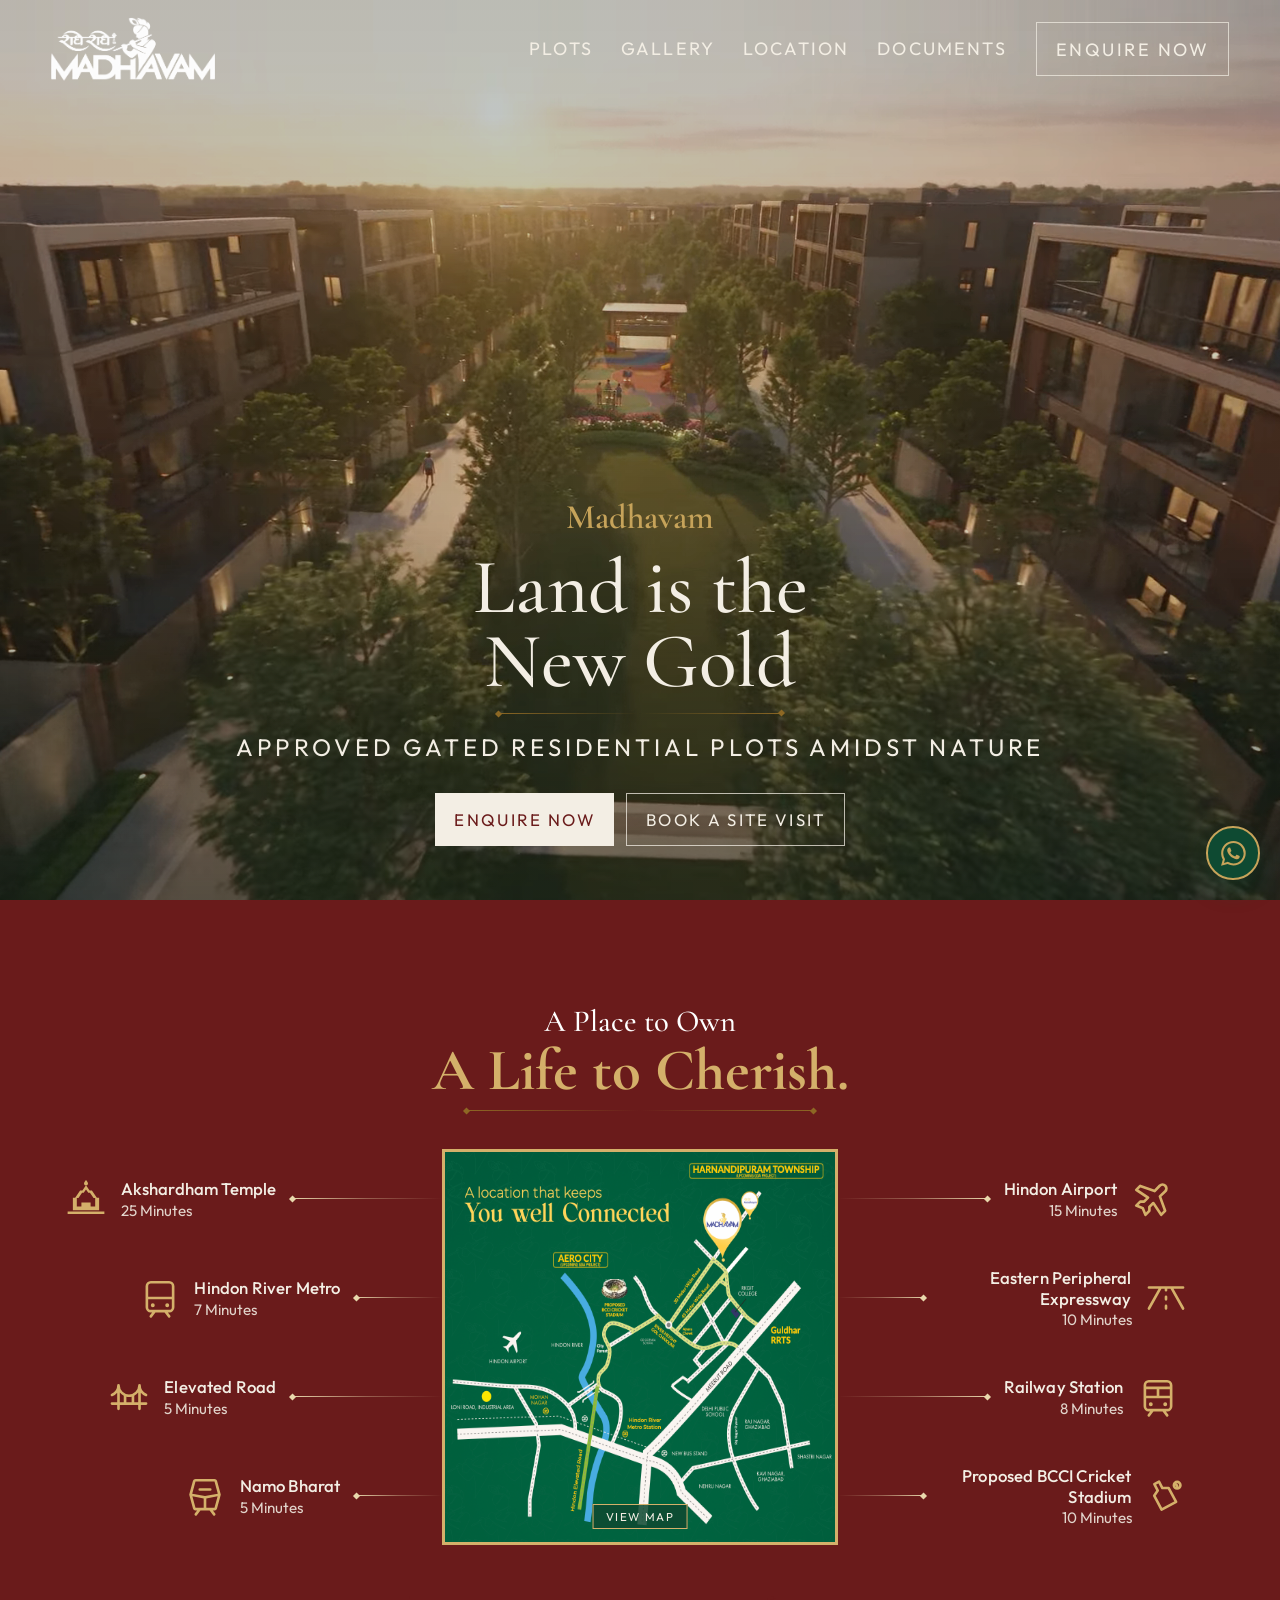
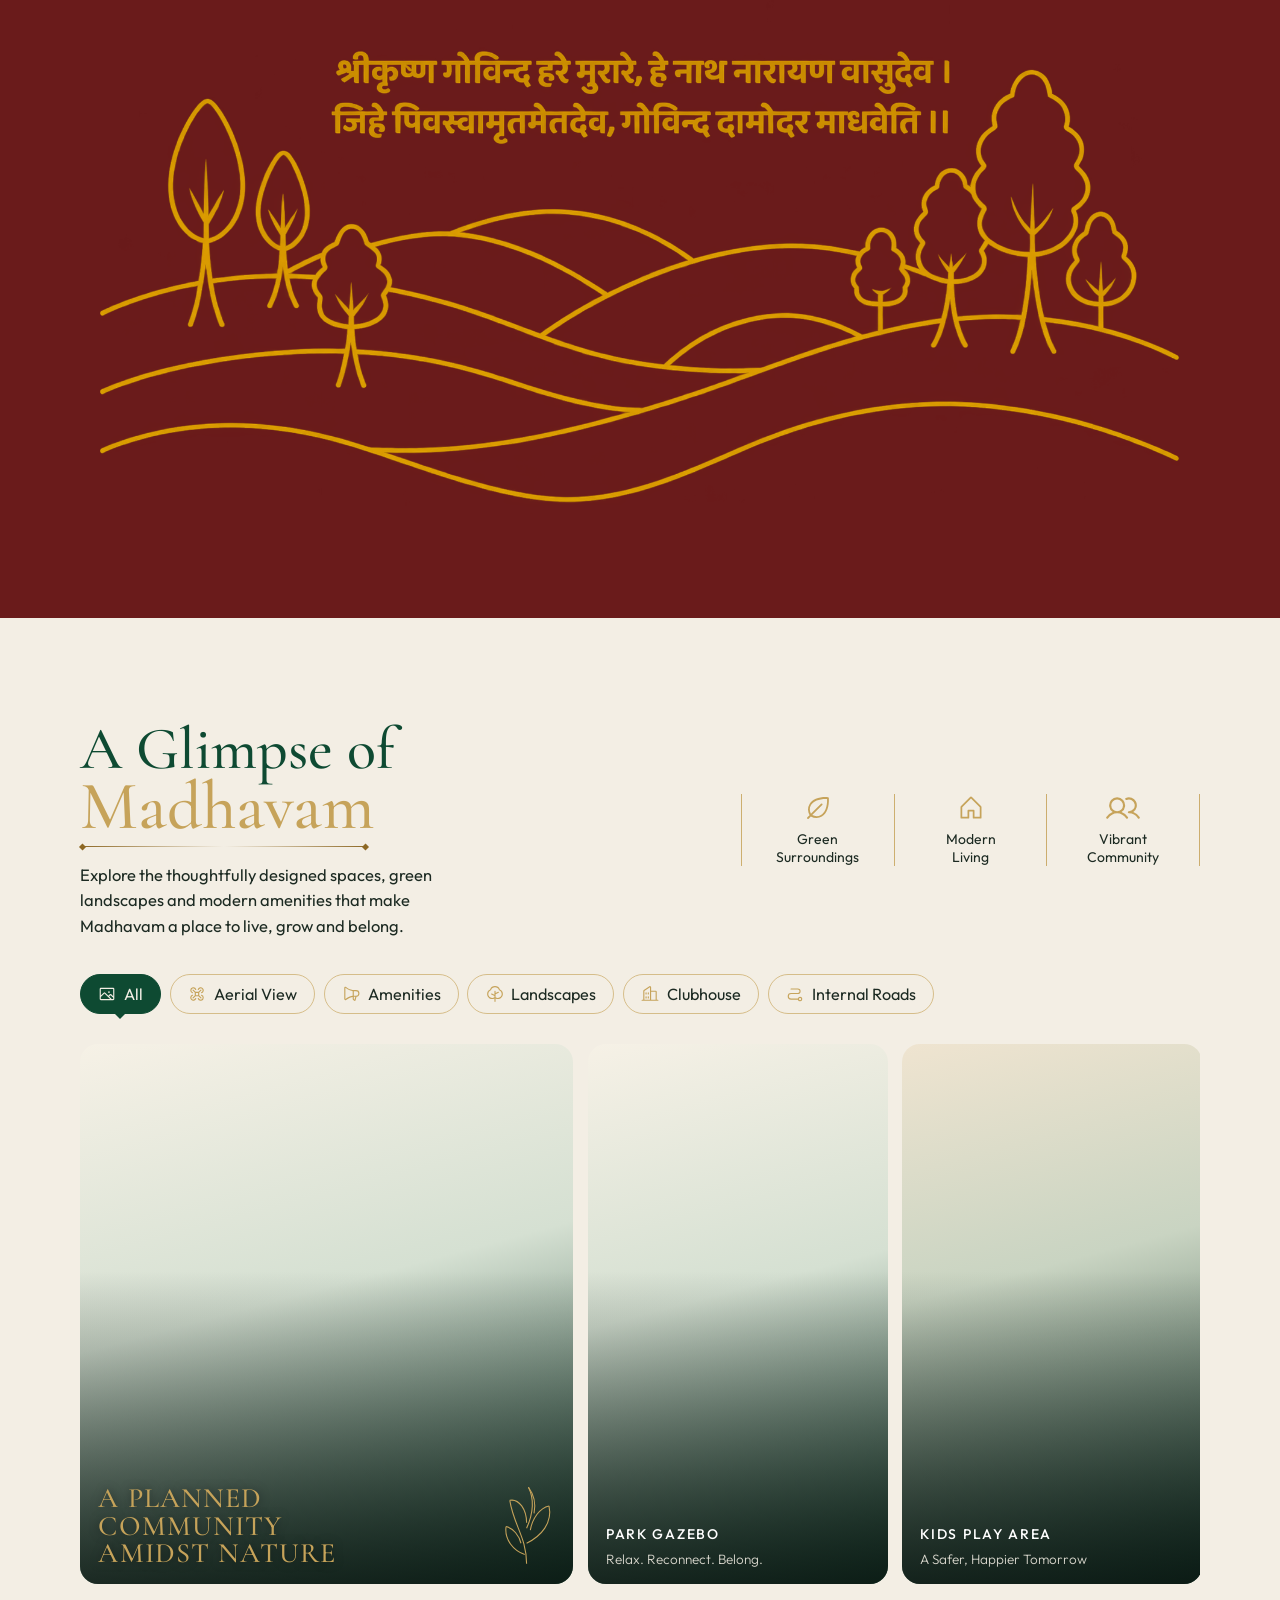
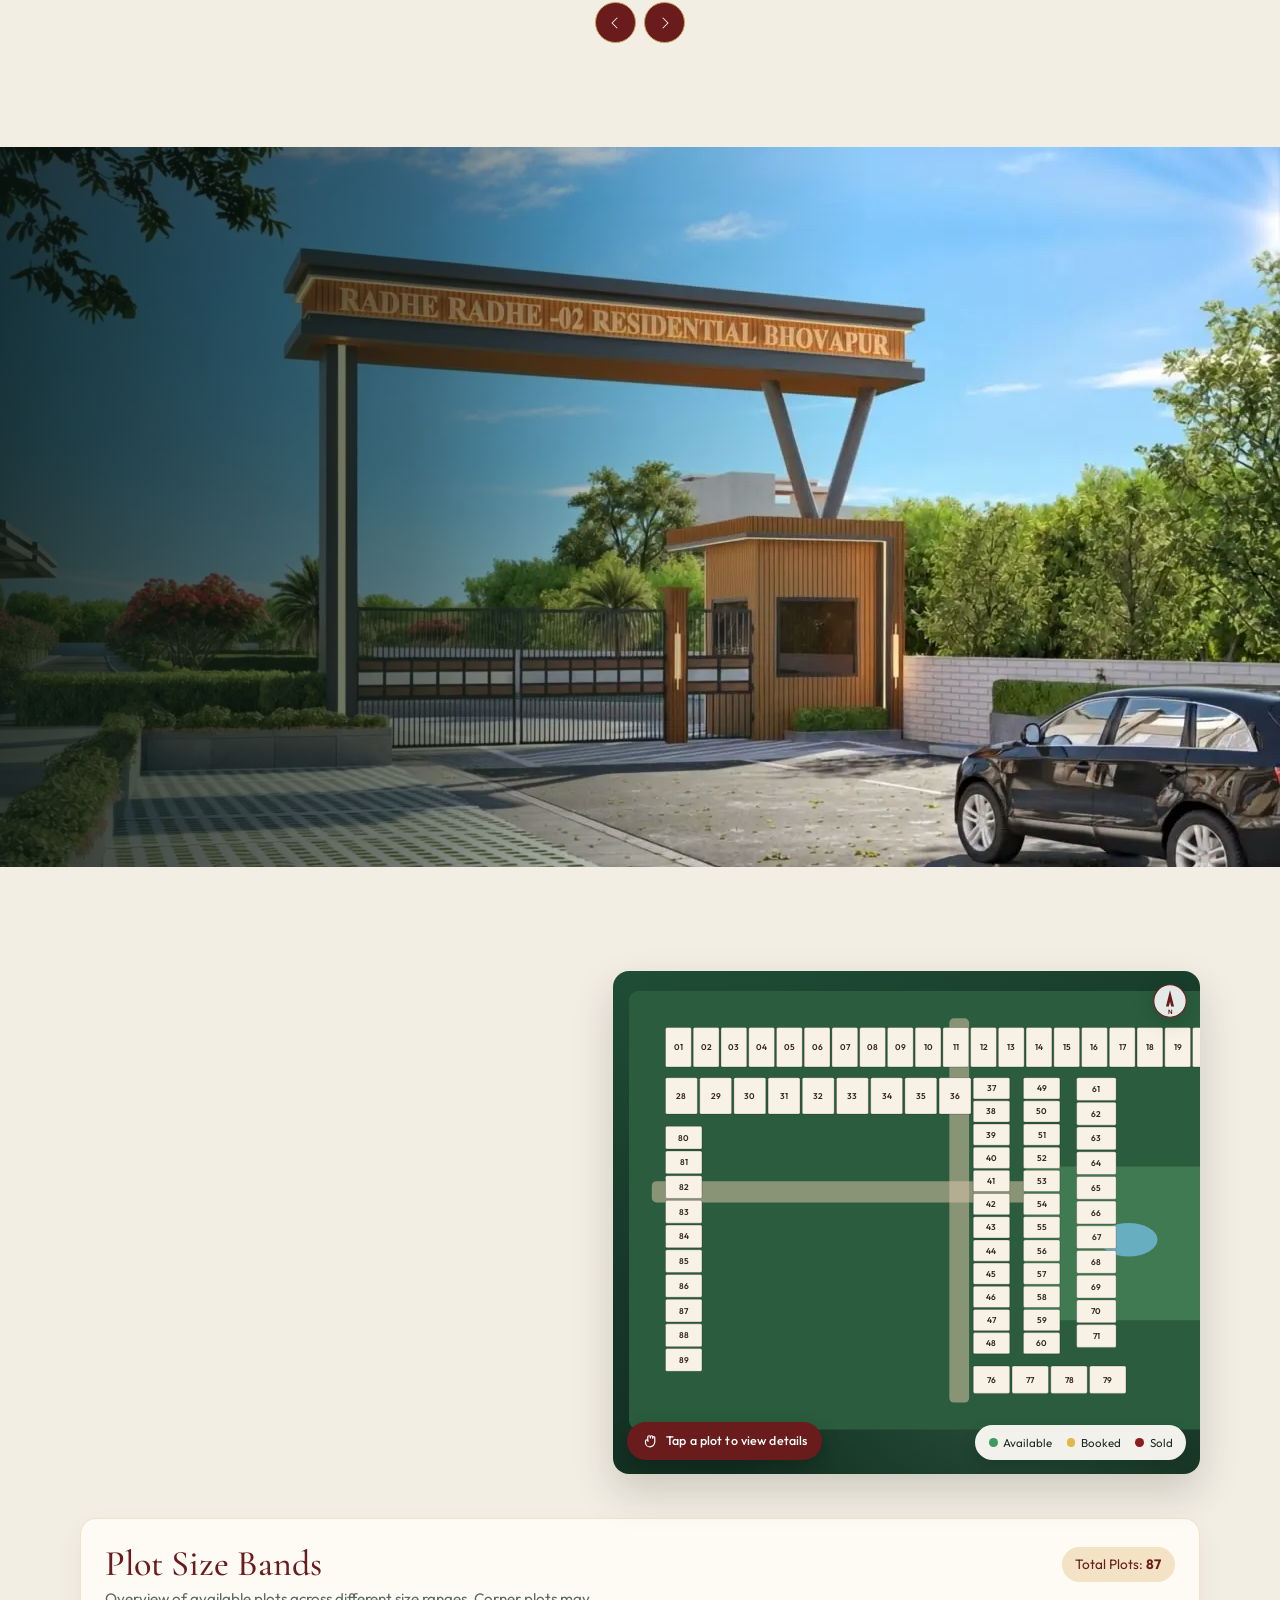
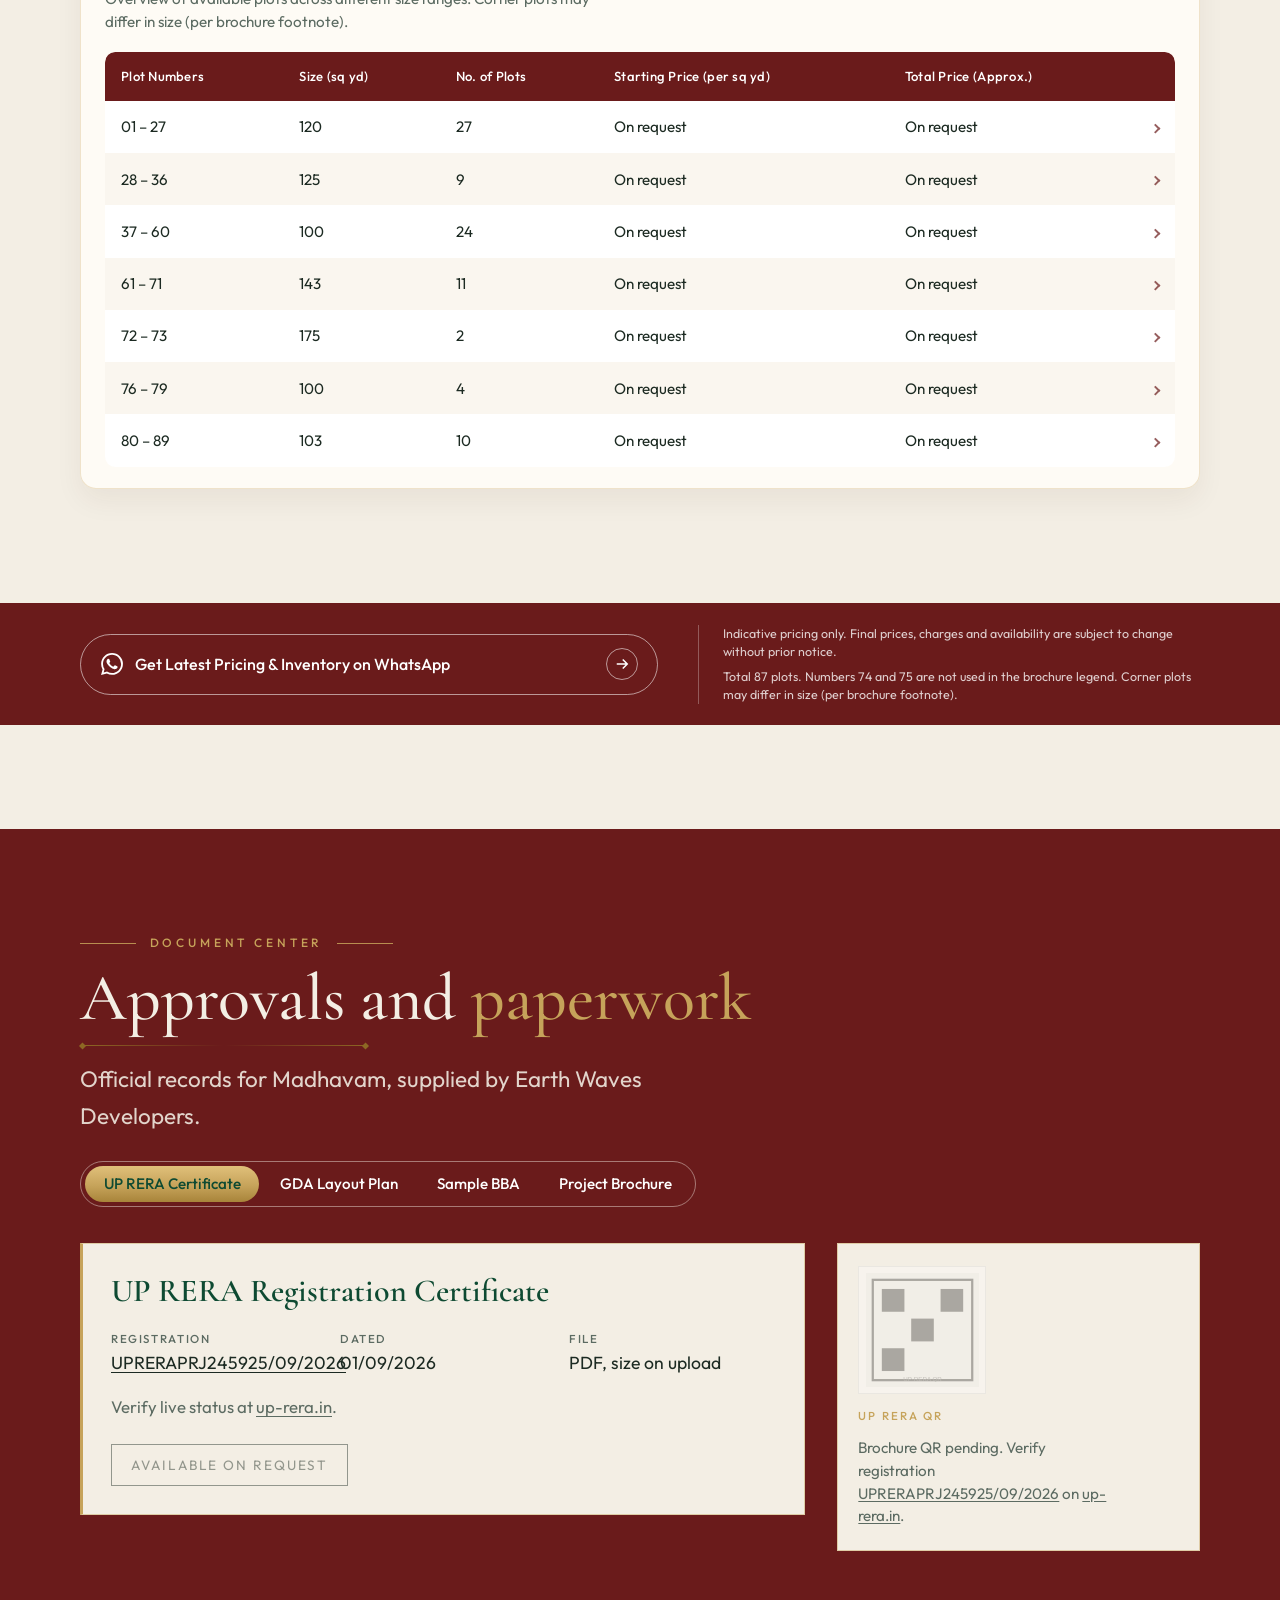
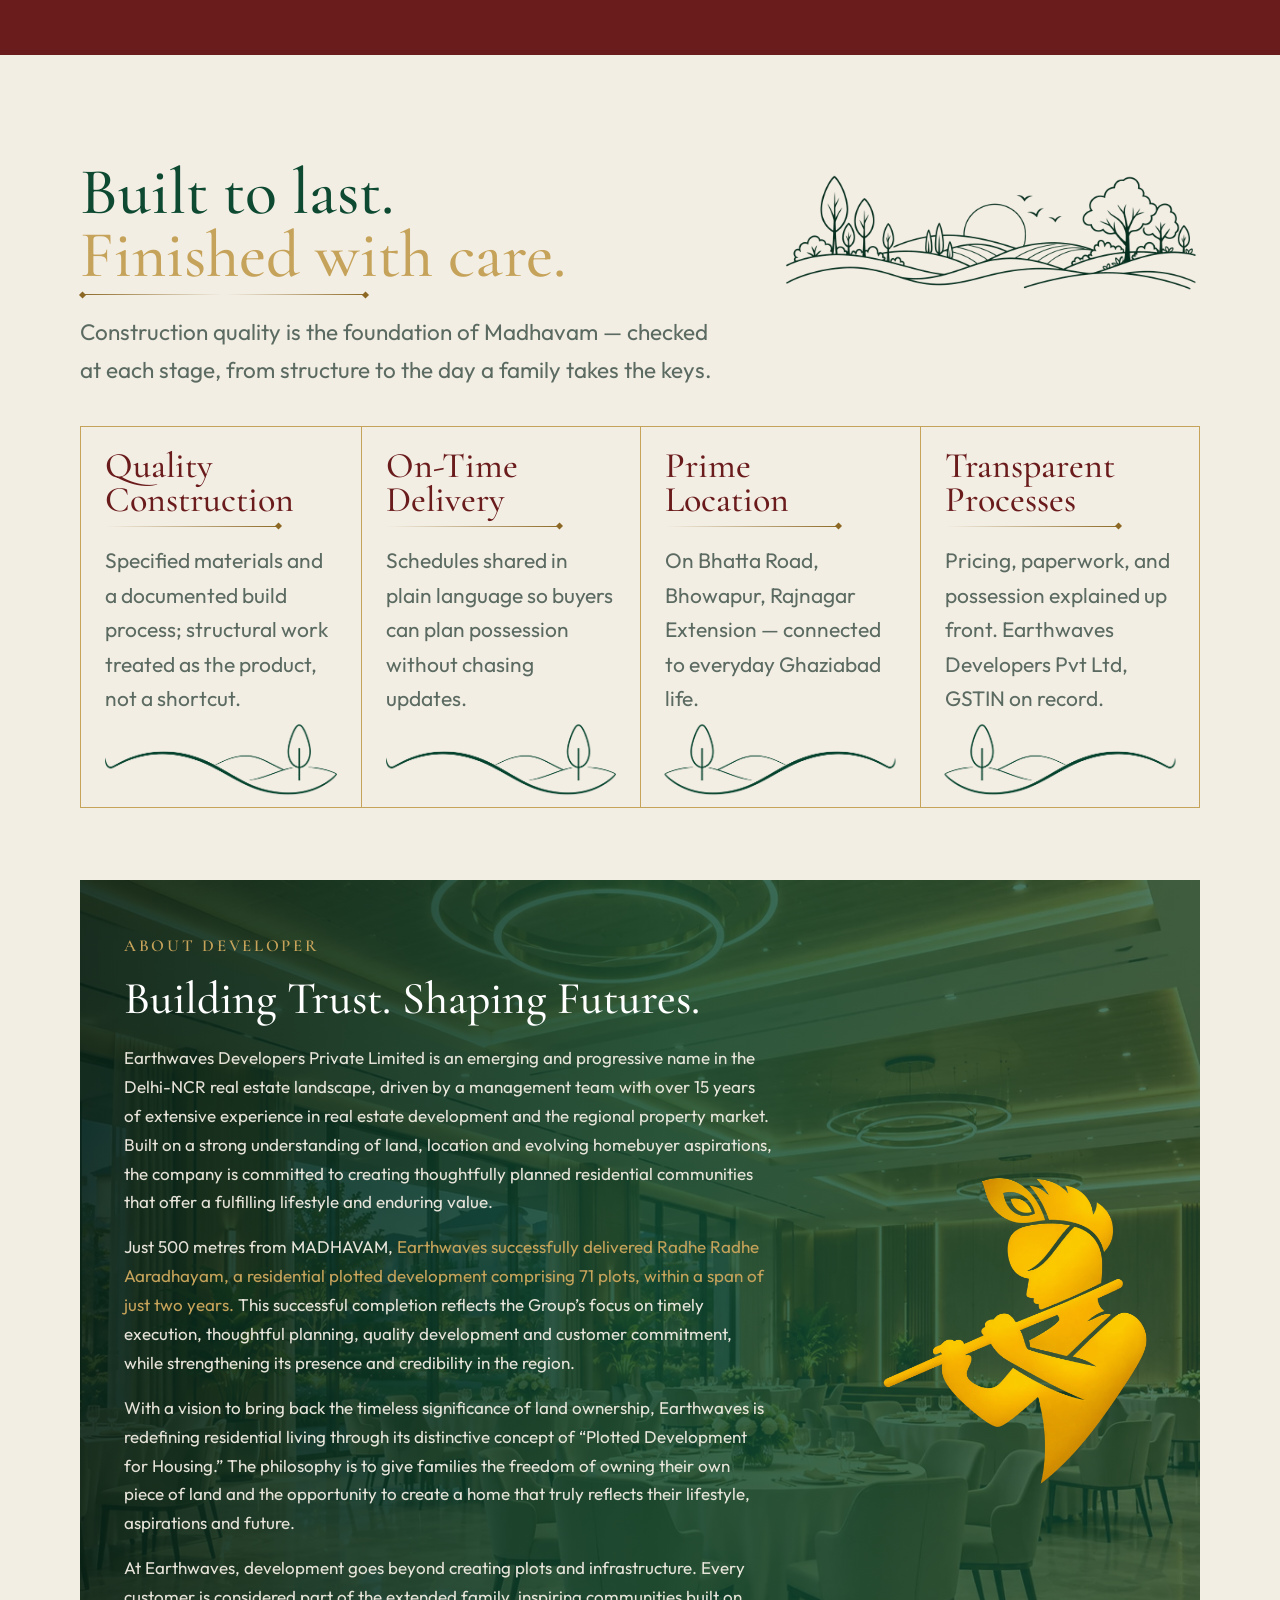
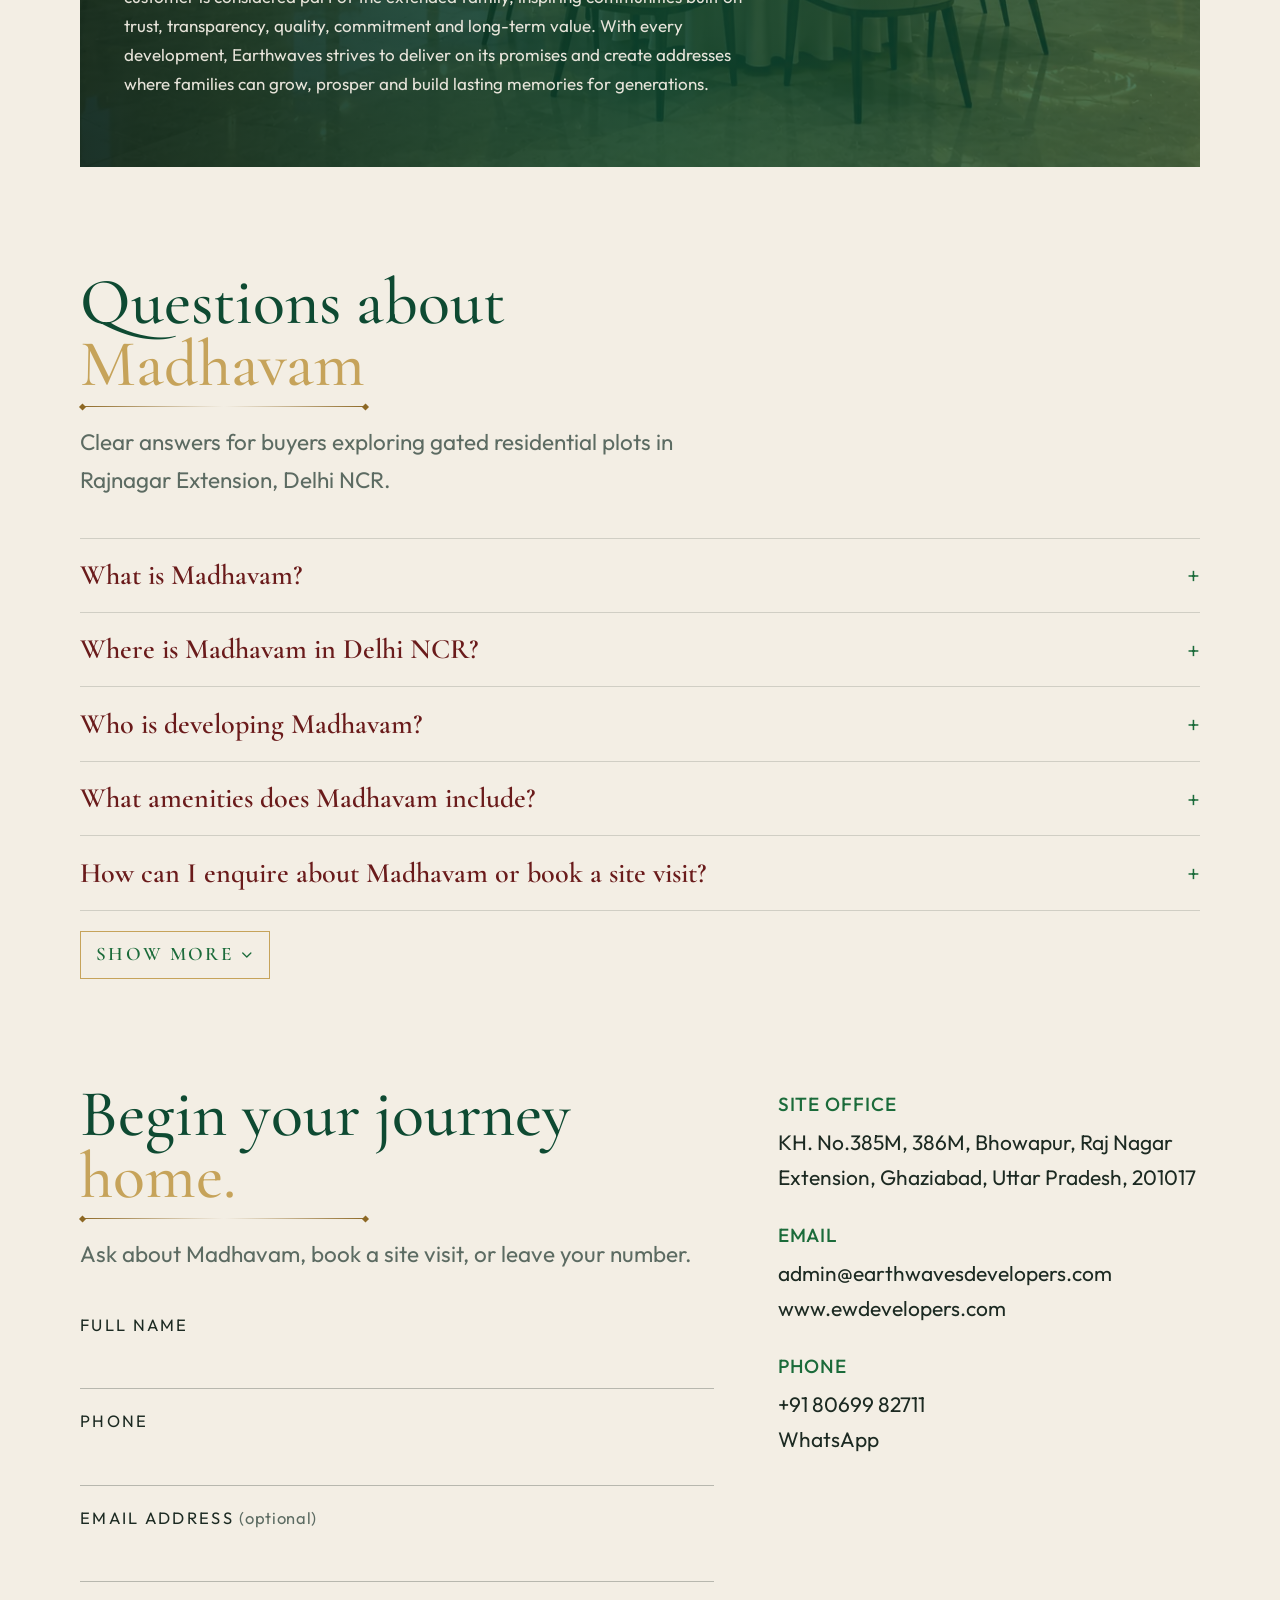
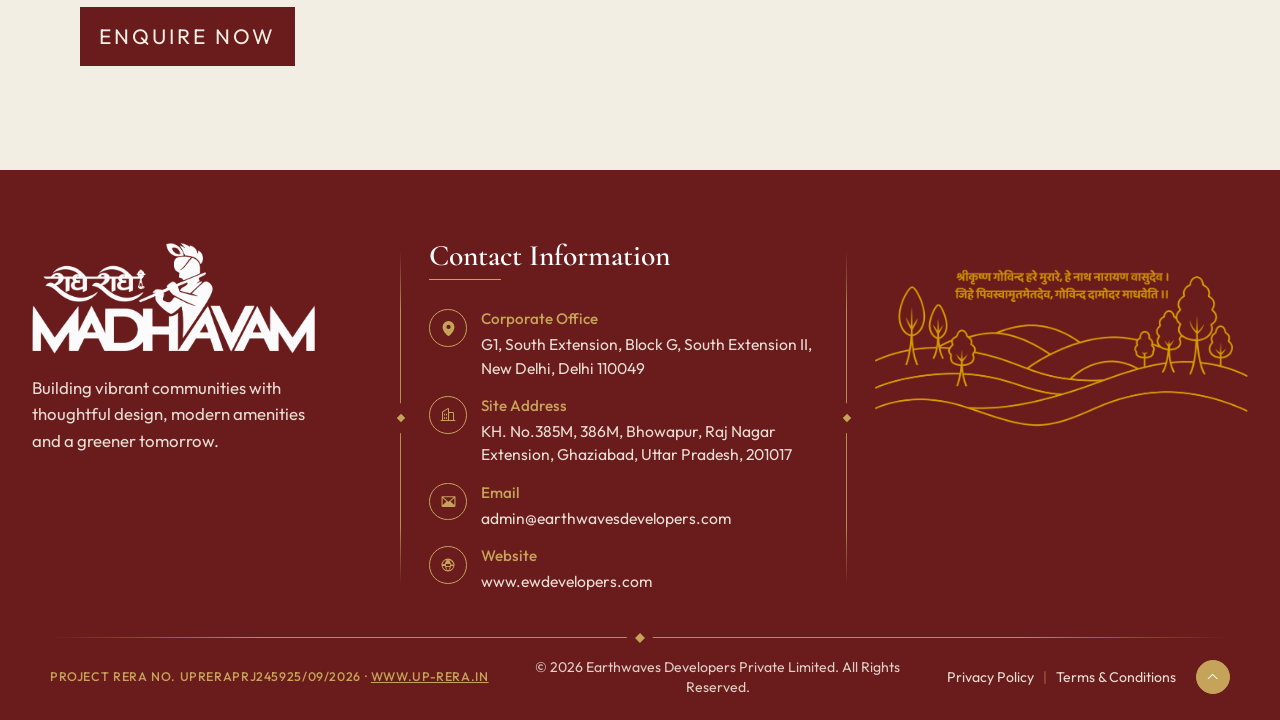
==== commit 8b32ccbc: "logo color, rearrange of sections" ====
--- a/index.html
+++ b/index.html
@@ -46,7 +46,7 @@
         "url": "https://www.ewdevelopers.com",
         "logo": {
           "@type": "ImageObject",
-          "url": "https://madhavam.ewdevelopers.com/assets/radhe-radhe-madhavam-logo.webp"
+          "url": "https://madhavam.ewdevelopers.com/assets/hero.png"
         },
         "vatID": "09AADCE7736P1ZX",
         "address": {
@@ -266,10 +266,7 @@
       <div class="nav-bar">
         <a class="brand" href="#top">
           <span class="brand-slot">
-            <picture>
-              <source srcset="assets/radhe-radhe-madhavam-logo.webp" type="image/webp">
-              <img src="assets/Radhe%20Radhe%20Madhavam%20Logo.png" alt="" width="1759" height="894" data-alt="Radhe Radhe Madhavam" data-brand>
-            </picture>
+            <img class="brand-logo brand-logo--light" src="assets/hero.png" alt="" width="1547" height="612" data-alt="Radhe Radhe Madhavam" data-brand data-logo-light="assets/hero.png" data-logo-dark="assets/madhavam-logo-burgundy.webp">
             <span class="brand-fallback brand-name">Madhavam</span>
           </span>
         </a>
@@ -316,166 +313,113 @@
       </div>
     </section>
 
-    <section class="paper band plots" id="plots" aria-labelledby="plotsTitle">
-      <div class="sheet plots-sheet">
-        <div class="plots-top">
-          <div class="plots-head reveal">
-            <p class="plots-kicker"><span class="plots-kicker-rule" aria-hidden="true"></span>Plots and Pricing</p>
-            <h2 id="plotsTitle" class="plots-title">Plots and Pricing</h2>
-            <p class="plots-intro">Choose from a range of premium residential plots designed for modern living. Explore the available inventory, sizes and prices, and find the plot that fits your plans.</p>
-          </div>
-
-          <figure class="plots-map reveal" id="plotsMap" aria-label="Interactive site plan">
-            <div class="plots-map-scroll">
-              <svg class="plots-map-svg" id="plotsMapSvg" viewBox="0 0 1079 577" role="group" aria-label="Madhavam plot layout — tap a plot for details"></svg>
-            </div>
-            <p class="plots-map-hint" id="plotsMapHint">
-              <span class="plots-map-hint-ico" aria-hidden="true">
-                <svg viewBox="0 0 24 24" width="18" height="18" fill="none" stroke="currentColor" stroke-width="1.6"><path d="M9 11.2V6.8a1.8 1.8 0 1 1 3.6 0v1.4"/><path d="M12.6 8.2V6.5a1.5 1.5 0 1 1 3 0v2.2"/><path d="M15.6 8.7V7.4a1.4 1.4 0 1 1 2.8 0v4.8c0 3.2-2 6.3-5.2 7.3-.5.2-1 .3-1.5.3H12c-3.3 0-6-2.5-6-5.6v-2.1a1.7 1.7 0 0 1 3.4 0v.9"/></svg>
+    <section class="location band" id="location">
+      <div class="sheet">
+        <h2 class="location-title reveal"><span class="location-title-line">A Place to Own</span><span class="location-title-main">A Life to Cherish.</span></h2>
+        <div class="title-arrows" aria-hidden="true">
+          <span class="pillar-arrow pillar-arrow--flip"></span>
+          <span class="pillar-arrow"></span>
+        </div>
+        <div class="location-board reveal">
+          <ul class="location-col location-col-left">
+            <li class="loc-item loc-item-left">
+              <span class="loc-ico loc-ico-temple" aria-hidden="true"></span>
+              <span class="loc-copy">
+                <strong>Akshardham Temple</strong>
+                <span>25 Minutes</span>
               </span>
-              Tap a plot to view details
-            </p>
-            <ul class="plots-legend" aria-label="Plot status legend">
-              <li><span class="plots-dot is-available" aria-hidden="true"></span>Available</li>
-              <li><span class="plots-dot is-booked" aria-hidden="true"></span>Booked</li>
-              <li><span class="plots-dot is-sold" aria-hidden="true"></span>Sold</li>
-            </ul>
-            <span class="plots-compass" aria-hidden="true" title="North">
-              <svg viewBox="0 0 40 40" width="36" height="36">
-                <circle cx="20" cy="20" r="18" fill="rgba(255,255,255,0.88)" stroke="#6a1b1b" stroke-width="1.2"/>
-                <path d="M20 8l4.5 18h-3.2l-1.3-5.2-1.3 5.2H15.5L20 8z" fill="#6a1b1b"/>
-                <text x="20" y="34" text-anchor="middle" font-size="7" font-family="Outfit, sans-serif" fill="#6a1b1b" font-weight="600">N</text>
-              </svg>
-            </span>
-          </figure>
-        </div>
-
-        <div class="plots-panel reveal">
-          <div class="plots-panel-head">
-            <div>
-              <h3 class="plots-panel-title">Plot Size Bands</h3>
-              <p class="plots-panel-note">Overview of available plots across different size ranges. Corner plots may differ in size (per brochure footnote).</p>
-            </div>
-            <span class="plots-total">Total Plots: <strong>87</strong></span>
-          </div>
-
-          <div class="plots-table-wrap">
-            <table class="plots-table" id="plotsTable">
-              <thead>
-                <tr>
-                  <th scope="col">Plot Numbers</th>
-                  <th scope="col">Size (sq yd)</th>
-                  <th scope="col">No. of Plots</th>
-                  <th scope="col">Starting Price (per sq yd)</th>
-                  <th scope="col">Total Price (Approx.)</th>
-                  <th class="plots-table-chevron" aria-hidden="true"></th>
-                </tr>
-              </thead>
-              <tbody>
-                <tr class="plots-band-row" data-band="1-27" data-size="120" tabindex="0" role="button" aria-expanded="false">
-                  <td>01 – 27</td>
-                  <td>120</td>
-                  <td>27</td>
-                  <td class="plots-rate" data-size="120">On request</td>
-                  <td class="plots-total-price" data-size="120">On request</td>
-                  <td class="plots-table-chevron" aria-hidden="true"><span class="plots-chevron"></span></td>
-                </tr>
-                <tr class="plots-band-row" data-band="28-36" data-size="125" tabindex="0" role="button" aria-expanded="false">
-                  <td>28 – 36</td>
-                  <td>125</td>
-                  <td>9</td>
-                  <td class="plots-rate" data-size="125">On request</td>
-                  <td class="plots-total-price" data-size="125">On request</td>
-                  <td class="plots-table-chevron" aria-hidden="true"><span class="plots-chevron"></span></td>
-                </tr>
-                <tr class="plots-band-row" data-band="37-60" data-size="100" tabindex="0" role="button" aria-expanded="false">
-                  <td>37 – 60</td>
-                  <td>100</td>
-                  <td>24</td>
-                  <td class="plots-rate" data-size="100">On request</td>
-                  <td class="plots-total-price" data-size="100">On request</td>
-                  <td class="plots-table-chevron" aria-hidden="true"><span class="plots-chevron"></span></td>
-                </tr>
-                <tr class="plots-band-row" data-band="61-71" data-size="143" tabindex="0" role="button" aria-expanded="false">
-                  <td>61 – 71</td>
-                  <td>143</td>
-                  <td>11</td>
-                  <td class="plots-rate" data-size="143">On request</td>
-                  <td class="plots-total-price" data-size="143">On request</td>
-                  <td class="plots-table-chevron" aria-hidden="true"><span class="plots-chevron"></span></td>
-                </tr>
-                <tr class="plots-band-row" data-band="72-73" data-size="175" tabindex="0" role="button" aria-expanded="false">
-                  <td>72 – 73</td>
-                  <td>175</td>
-                  <td>2</td>
-                  <td class="plots-rate" data-size="175">On request</td>
-                  <td class="plots-total-price" data-size="175">On request</td>
-                  <td class="plots-table-chevron" aria-hidden="true"><span class="plots-chevron"></span></td>
-                </tr>
-                <tr class="plots-band-row" data-band="76-79" data-size="100" tabindex="0" role="button" aria-expanded="false">
-                  <td>76 – 79</td>
-                  <td>100</td>
-                  <td>4</td>
-                  <td class="plots-rate" data-size="100">On request</td>
-                  <td class="plots-total-price" data-size="100">On request</td>
-                  <td class="plots-table-chevron" aria-hidden="true"><span class="plots-chevron"></span></td>
-                </tr>
-                <tr class="plots-band-row" data-band="80-89" data-size="103" tabindex="0" role="button" aria-expanded="false">
-                  <td>80 – 89</td>
-                  <td>103</td>
-                  <td>10</td>
-                  <td class="plots-rate" data-size="103">On request</td>
-                  <td class="plots-total-price" data-size="103">On request</td>
-                  <td class="plots-table-chevron" aria-hidden="true"><span class="plots-chevron"></span></td>
-                </tr>
-              </tbody>
-            </table>
-          </div>
-          <div class="plots-band-chips" id="plotsBandChips" hidden></div>
-        </div>
-
-        <ul class="plots-payment reveal" aria-label="Payment plan highlights">
-          <li>Booking amount and milestones shared at enquiry</li>
-          <li>Installments as per Builder-Buyer Agreement</li>
-          <li>Final charges as per registered documents</li>
-        </ul>
-      </div>
-
-      <div class="plots-cta">
-        <div class="plots-cta-inner sheet">
-          <a class="plots-wa-btn" href="https://wa.me/918069982711?text=Hi%2C%20I%27d%20like%20the%20latest%20pricing%20and%20inventory%20for%20Madhavam%2C%20Raj%20Nagar%20Extension." rel="noopener noreferrer">
-            <span class="plots-wa-ico" aria-hidden="true">
-              <svg viewBox="0 0 24 24" width="22" height="22"><path fill="currentColor" d="M17.472 14.382c-.297-.149-1.758-.867-2.03-.967-.273-.099-.471-.148-.67.15-.197.297-.767.966-.94 1.164-.173.199-.347.223-.644.075-.297-.15-1.255-.463-2.39-1.475-.883-.788-1.48-1.761-1.653-2.059-.173-.297-.018-.458.13-.606.134-.133.298-.347.446-.52.149-.174.198-.298.298-.497.099-.198.05-.371-.025-.52-.075-.149-.669-1.612-.916-2.207-.242-.579-.487-.5-.669-.51-.173-.008-.371-.01-.57-.01-.198 0-.52.074-.792.372-.272.297-1.04 1.016-1.04 2.479 0 1.462 1.065 2.875 1.213 3.074.149.198 2.096 3.2 5.077 4.487.709.306 1.262.489 1.694.625.712.227 1.36.195 1.871.118.571-.085 1.758-.719 2.006-1.413.248-.694.248-1.289.173-1.413-.074-.124-.272-.198-.57-.347m-5.421 7.403h-.004a9.87 9.87 0 01-5.031-1.378l-.361-.214-3.741.982.998-3.648-.235-.374a9.86 9.86 0 01-1.51-5.26c.001-5.45 4.436-9.884 9.888-9.884 2.64 0 5.122 1.03 6.988 2.898a9.825 9.825 0 012.893 6.994c-.003 5.45-4.435 9.884-9.885 9.884m8.413-18.297A11.815 11.815 0 0012.05 0C5.495 0 .16 5.335.157 11.892c0 2.096.547 4.142 1.588 6.045L.057 24l6.305-1.654a11.882 11.882 0 005.683 1.448h.005c6.554 0 11.89-5.335 11.893-11.893a11.821 11.821 0 00-3.48-8.413Z"/></svg>
-            </span>
-            <span class="plots-wa-label">Get Latest Pricing &amp; Inventory on WhatsApp</span>
-            <span class="plots-wa-arrow" aria-hidden="true">
-              <svg viewBox="0 0 24 24" width="18" height="18" fill="none" stroke="currentColor" stroke-width="2"><path d="M5 12h14M13 6l6 6-6 6"/></svg>
-            </span>
-          </a>
-          <div class="plots-disclaimer">
-            <p>Indicative pricing only. Final prices, charges and availability are subject to change without prior notice.</p>
-            <p>Total 87 plots. Numbers 74 and 75 are not used in the brochure legend. Corner plots may differ in size (per brochure footnote).</p>
-          </div>
-        </div>
-      </div>
-
-      <div class="plots-disclaimer-mobile sheet">
-        <span class="plots-disclaimer-ico" aria-hidden="true">
-          <svg viewBox="0 0 24 24" width="20" height="20" fill="none" stroke="currentColor" stroke-width="1.5"><path d="M7 3h7l5 5v13a1 1 0 0 1-1 1H7a1 1 0 0 1-1-1V4a1 1 0 0 1 1-1z"/><path d="M14 3v5h5M9 13h6M9 17h6"/></svg>
-        </span>
-        <p>Indicative pricing only. Final prices, charges and availability are subject to change without prior notice. Total 87 plots. Numbers 74 and 75 are not used in the brochure legend. Corner plots may differ in size (per brochure footnote).</p>
-      </div>
-
-      <dialog class="plot-dialog" id="plotDialog" aria-labelledby="plotDialogTitle">
-        <div class="plot-dialog-card">
-          <button type="button" class="plot-dialog-close" data-plot-close aria-label="Close plot details">&times;</button>
-          <p class="plot-dialog-kicker">Plot details</p>
-          <h3 class="plot-dialog-title" id="plotDialogTitle">Plot —</h3>
-          <dl class="plot-dialog-meta" id="plotDialogMeta"></dl>
-          <div class="plot-dialog-tags" id="plotDialogTags"></div>
-          <div class="plot-dialog-price" id="plotDialogPrice"></div>
-          <p class="plot-dialog-status" id="plotDialogStatus"></p>
-          <a class="plot-dialog-wa" id="plotDialogWa" href="https://wa.me/918069982711" rel="noopener noreferrer">Enquire about this plot</a>
+              <span class="loc-line" aria-hidden="true"></span>
+            </li>
+            <li class="loc-item loc-item-left">
+              <span class="loc-ico loc-ico-metro" aria-hidden="true"></span>
+              <span class="loc-copy">
+                <strong>Hindon River Metro</strong>
+                <span>7 Minutes</span>
+              </span>
+              <span class="loc-line" aria-hidden="true"></span>
+            </li>
+            <li class="loc-item loc-item-left">
+              <span class="loc-ico loc-ico-bridge" aria-hidden="true"></span>
+              <span class="loc-copy">
+                <strong>Elevated Road</strong>
+                <span>5 Minutes</span>
+              </span>
+              <span class="loc-line" aria-hidden="true"></span>
+            </li>
+            <li class="loc-item loc-item-left">
+              <span class="loc-ico loc-ico-regional" aria-hidden="true"></span>
+              <span class="loc-copy">
+                <strong>Namo Bharat</strong>
+                <span>5 Minutes</span>
+              </span>
+              <span class="loc-line" aria-hidden="true"></span>
+            </li>
+          </ul>
+
+          <button type="button" class="location-map" id="locationMapOpen" aria-haspopup="dialog" aria-controls="locationMapDialog" aria-expanded="false">
+            <img src="assets/Screenshot%202026-10-08%20at%205.37.51%E2%80%AFPM.png" alt="" width="1448" height="1256">
+            <span class="location-map-cue">View map</span>
+          </button>
+
+          <ul class="location-col location-col-right">
+            <li class="loc-item loc-item-right">
+              <span class="loc-line" aria-hidden="true"></span>
+              <span class="loc-copy">
+                <strong>Hindon Airport</strong>
+                <span>15 Minutes</span>
+              </span>
+              <span class="loc-ico loc-ico-airplane" aria-hidden="true"></span>
+            </li>
+            <li class="loc-item loc-item-right">
+              <span class="loc-line" aria-hidden="true"></span>
+              <span class="loc-copy">
+                <strong>Eastern Peripheral Expressway</strong>
+                <span>10 Minutes</span>
+              </span>
+              <span class="loc-ico loc-ico-road" aria-hidden="true"></span>
+            </li>
+            <li class="loc-item loc-item-right">
+              <span class="loc-line" aria-hidden="true"></span>
+              <span class="loc-copy">
+                <strong>Railway Station</strong>
+                <span>8 Minutes</span>
+              </span>
+              <span class="loc-ico loc-ico-train" aria-hidden="true"></span>
+            </li>
+            <li class="loc-item loc-item-right">
+              <span class="loc-line" aria-hidden="true"></span>
+              <span class="loc-copy">
+                <strong>Proposed BCCI Cricket Stadium</strong>
+                <span>10 Minutes</span>
+              </span>
+              <span class="loc-ico loc-ico-cricket" aria-hidden="true"></span>
+            </li>
+          </ul>
+        </div>
+      </div>
+
+      <img class="location-horizon" src="assets/%E0%A4%B6%E0%A5%8D%E0%A4%B0%E0%A5%80%E0%A4%95%E0%A5%83%E0%A4%B7%E0%A5%8D%E0%A4%A3%20%E0%A4%97%E0%A5%8B%E0%A4%B5%E0%A4%BF%E0%A4%A8%E0%A5%8D%E0%A4%A6%20%E0%A4%B8%E0%A5%81%E0%A4%A8%E0%A4%B9%E0%A4%B0%E0%A5%80%20%E0%A4%AA%E0%A4%B9%E0%A4%BE%E0%A4%A1%E0%A4%BC%E0%A4%BF%E0%A4%AF%E0%A4%BE%E0%A4%81.png" alt="" width="1792" height="877">
+
+      <div class="location-connect reveal">
+        <p class="location-connect-kicker">Well Connected</p>
+        <h3 class="location-connect-title">
+          <span class="location-connect-lead">Everything</span>
+          <span class="location-connect-accent">within reach.</span>
+        </h3>
+      </div>
+
+      <dialog class="map-dialog" id="locationMapDialog" aria-labelledby="locationMapTitle">
+        <div class="map-dialog-bar">
+          <p id="locationMapTitle">Madhavam location map</p>
+          <div class="map-dialog-tools">
+            <button type="button" data-map-zoom="out" aria-label="Zoom out">−</button>
+            <button type="button" data-map-zoom="in" aria-label="Zoom in">+</button>
+            <button type="button" data-map-zoom="reset">Reset</button>
+            <button type="button" class="map-dialog-close" data-map-close aria-label="Close map">Close</button>
+          </div>
+        </div>
+        <div class="map-dialog-stage" id="locationMapStage">
+          <img id="locationMapImg" src="assets/Screenshot%202026-10-08%20at%205.37.51%E2%80%AFPM.png" alt="Connectivity map showing Madhavam near Harnandipuram, Hindon Airport, Meerut Road, and nearby landmarks" draggable="false">
         </div>
       </dialog>
     </section>
@@ -655,113 +599,166 @@
       </div>
     </section>
 
-    <section class="location band" id="location">
-      <div class="sheet">
-        <h2 class="location-title reveal"><span class="location-title-line">A Place to Own</span><span class="location-title-main">A Life to Cherish.</span></h2>
-        <div class="title-arrows" aria-hidden="true">
-          <span class="pillar-arrow pillar-arrow--flip"></span>
-          <span class="pillar-arrow"></span>
-        </div>
-        <div class="location-board reveal">
-          <ul class="location-col location-col-left">
-            <li class="loc-item loc-item-left">
-              <span class="loc-ico loc-ico-temple" aria-hidden="true"></span>
-              <span class="loc-copy">
-                <strong>Akshardham Temple</strong>
-                <span>25 Minutes</span>
+    <section class="paper band plots" id="plots" aria-labelledby="plotsTitle">
+      <div class="sheet plots-sheet">
+        <div class="plots-top">
+          <div class="plots-head reveal">
+            <p class="plots-kicker"><span class="plots-kicker-rule" aria-hidden="true"></span>Plots and Pricing</p>
+            <h2 id="plotsTitle" class="plots-title">Plots and Pricing</h2>
+            <p class="plots-intro">Choose from a range of premium residential plots designed for modern living. Explore the available inventory, sizes and prices, and find the plot that fits your plans.</p>
+          </div>
+
+          <figure class="plots-map reveal" id="plotsMap" aria-label="Interactive site plan">
+            <div class="plots-map-scroll">
+              <svg class="plots-map-svg" id="plotsMapSvg" viewBox="0 0 1079 577" role="group" aria-label="Madhavam plot layout — tap a plot for details"></svg>
+            </div>
+            <p class="plots-map-hint" id="plotsMapHint">
+              <span class="plots-map-hint-ico" aria-hidden="true">
+                <svg viewBox="0 0 24 24" width="18" height="18" fill="none" stroke="currentColor" stroke-width="1.6"><path d="M9 11.2V6.8a1.8 1.8 0 1 1 3.6 0v1.4"/><path d="M12.6 8.2V6.5a1.5 1.5 0 1 1 3 0v2.2"/><path d="M15.6 8.7V7.4a1.4 1.4 0 1 1 2.8 0v4.8c0 3.2-2 6.3-5.2 7.3-.5.2-1 .3-1.5.3H12c-3.3 0-6-2.5-6-5.6v-2.1a1.7 1.7 0 0 1 3.4 0v.9"/></svg>
               </span>
-              <span class="loc-line" aria-hidden="true"></span>
-            </li>
-            <li class="loc-item loc-item-left">
-              <span class="loc-ico loc-ico-metro" aria-hidden="true"></span>
-              <span class="loc-copy">
-                <strong>Hindon River Metro</strong>
-                <span>7 Minutes</span>
-              </span>
-              <span class="loc-line" aria-hidden="true"></span>
-            </li>
-            <li class="loc-item loc-item-left">
-              <span class="loc-ico loc-ico-bridge" aria-hidden="true"></span>
-              <span class="loc-copy">
-                <strong>Elevated Road</strong>
-                <span>5 Minutes</span>
-              </span>
-              <span class="loc-line" aria-hidden="true"></span>
-            </li>
-            <li class="loc-item loc-item-left">
-              <span class="loc-ico loc-ico-regional" aria-hidden="true"></span>
-              <span class="loc-copy">
-                <strong>Namo Bharat</strong>
-                <span>5 Minutes</span>
-              </span>
-              <span class="loc-line" aria-hidden="true"></span>
-            </li>
-          </ul>
-
-          <button type="button" class="location-map" id="locationMapOpen" aria-haspopup="dialog" aria-controls="locationMapDialog" aria-expanded="false">
-            <img src="assets/Screenshot%202026-10-08%20at%205.37.51%E2%80%AFPM.png" alt="" width="1448" height="1256">
-            <span class="location-map-cue">View map</span>
-          </button>
-
-          <ul class="location-col location-col-right">
-            <li class="loc-item loc-item-right">
-              <span class="loc-line" aria-hidden="true"></span>
-              <span class="loc-copy">
-                <strong>Hindon Airport</strong>
-                <span>15 Minutes</span>
-              </span>
-              <span class="loc-ico loc-ico-airplane" aria-hidden="true"></span>
-            </li>
-            <li class="loc-item loc-item-right">
-              <span class="loc-line" aria-hidden="true"></span>
-              <span class="loc-copy">
-                <strong>Eastern Peripheral Expressway</strong>
-                <span>10 Minutes</span>
-              </span>
-              <span class="loc-ico loc-ico-road" aria-hidden="true"></span>
-            </li>
-            <li class="loc-item loc-item-right">
-              <span class="loc-line" aria-hidden="true"></span>
-              <span class="loc-copy">
-                <strong>Railway Station</strong>
-                <span>8 Minutes</span>
-              </span>
-              <span class="loc-ico loc-ico-train" aria-hidden="true"></span>
-            </li>
-            <li class="loc-item loc-item-right">
-              <span class="loc-line" aria-hidden="true"></span>
-              <span class="loc-copy">
-                <strong>Proposed BCCI Cricket Stadium</strong>
-                <span>10 Minutes</span>
-              </span>
-              <span class="loc-ico loc-ico-cricket" aria-hidden="true"></span>
-            </li>
-          </ul>
-        </div>
-      </div>
-
-      <img class="location-horizon" src="assets/%E0%A4%B6%E0%A5%8D%E0%A4%B0%E0%A5%80%E0%A4%95%E0%A5%83%E0%A4%B7%E0%A5%8D%E0%A4%A3%20%E0%A4%97%E0%A5%8B%E0%A4%B5%E0%A4%BF%E0%A4%A8%E0%A5%8D%E0%A4%A6%20%E0%A4%B8%E0%A5%81%E0%A4%A8%E0%A4%B9%E0%A4%B0%E0%A5%80%20%E0%A4%AA%E0%A4%B9%E0%A4%BE%E0%A4%A1%E0%A4%BC%E0%A4%BF%E0%A4%AF%E0%A4%BE%E0%A4%81.png" alt="" width="1792" height="877">
-
-      <div class="location-connect reveal">
-        <p class="location-connect-kicker">Well Connected</p>
-        <h3 class="location-connect-title">
-          <span class="location-connect-lead">Everything</span>
-          <span class="location-connect-accent">within reach.</span>
-        </h3>
-      </div>
-
-      <dialog class="map-dialog" id="locationMapDialog" aria-labelledby="locationMapTitle">
-        <div class="map-dialog-bar">
-          <p id="locationMapTitle">Madhavam location map</p>
-          <div class="map-dialog-tools">
-            <button type="button" data-map-zoom="out" aria-label="Zoom out">−</button>
-            <button type="button" data-map-zoom="in" aria-label="Zoom in">+</button>
-            <button type="button" data-map-zoom="reset">Reset</button>
-            <button type="button" class="map-dialog-close" data-map-close aria-label="Close map">Close</button>
-          </div>
-        </div>
-        <div class="map-dialog-stage" id="locationMapStage">
-          <img id="locationMapImg" src="assets/Screenshot%202026-10-08%20at%205.37.51%E2%80%AFPM.png" alt="Connectivity map showing Madhavam near Harnandipuram, Hindon Airport, Meerut Road, and nearby landmarks" draggable="false">
+              Tap a plot to view details
+            </p>
+            <ul class="plots-legend" aria-label="Plot status legend">
+              <li><span class="plots-dot is-available" aria-hidden="true"></span>Available</li>
+              <li><span class="plots-dot is-booked" aria-hidden="true"></span>Booked</li>
+              <li><span class="plots-dot is-sold" aria-hidden="true"></span>Sold</li>
+            </ul>
+            <span class="plots-compass" aria-hidden="true" title="North">
+              <svg viewBox="0 0 40 40" width="36" height="36">
+                <circle cx="20" cy="20" r="18" fill="rgba(255,255,255,0.88)" stroke="#6a1b1b" stroke-width="1.2"/>
+                <path d="M20 8l4.5 18h-3.2l-1.3-5.2-1.3 5.2H15.5L20 8z" fill="#6a1b1b"/>
+                <text x="20" y="34" text-anchor="middle" font-size="7" font-family="Outfit, sans-serif" fill="#6a1b1b" font-weight="600">N</text>
+              </svg>
+            </span>
+          </figure>
+        </div>
+
+        <div class="plots-panel reveal">
+          <div class="plots-panel-head">
+            <div>
+              <h3 class="plots-panel-title">Plot Size Bands</h3>
+              <p class="plots-panel-note">Overview of available plots across different size ranges. Corner plots may differ in size (per brochure footnote).</p>
+            </div>
+            <span class="plots-total">Total Plots: <strong>87</strong></span>
+          </div>
+
+          <div class="plots-table-wrap">
+            <table class="plots-table" id="plotsTable">
+              <thead>
+                <tr>
+                  <th scope="col">Plot Numbers</th>
+                  <th scope="col">Size (sq yd)</th>
+                  <th scope="col">No. of Plots</th>
+                  <th scope="col">Starting Price (per sq yd)</th>
+                  <th scope="col">Total Price (Approx.)</th>
+                  <th class="plots-table-chevron" aria-hidden="true"></th>
+                </tr>
+              </thead>
+              <tbody>
+                <tr class="plots-band-row" data-band="1-27" data-size="120" tabindex="0" role="button" aria-expanded="false">
+                  <td>01 – 27</td>
+                  <td>120</td>
+                  <td>27</td>
+                  <td class="plots-rate" data-size="120">On request</td>
+                  <td class="plots-total-price" data-size="120">On request</td>
+                  <td class="plots-table-chevron" aria-hidden="true"><span class="plots-chevron"></span></td>
+                </tr>
+                <tr class="plots-band-row" data-band="28-36" data-size="125" tabindex="0" role="button" aria-expanded="false">
+                  <td>28 – 36</td>
+                  <td>125</td>
+                  <td>9</td>
+                  <td class="plots-rate" data-size="125">On request</td>
+                  <td class="plots-total-price" data-size="125">On request</td>
+                  <td class="plots-table-chevron" aria-hidden="true"><span class="plots-chevron"></span></td>
+                </tr>
+                <tr class="plots-band-row" data-band="37-60" data-size="100" tabindex="0" role="button" aria-expanded="false">
+                  <td>37 – 60</td>
+                  <td>100</td>
+                  <td>24</td>
+                  <td class="plots-rate" data-size="100">On request</td>
+                  <td class="plots-total-price" data-size="100">On request</td>
+                  <td class="plots-table-chevron" aria-hidden="true"><span class="plots-chevron"></span></td>
+                </tr>
+                <tr class="plots-band-row" data-band="61-71" data-size="143" tabindex="0" role="button" aria-expanded="false">
+                  <td>61 – 71</td>
+                  <td>143</td>
+                  <td>11</td>
+                  <td class="plots-rate" data-size="143">On request</td>
+                  <td class="plots-total-price" data-size="143">On request</td>
+                  <td class="plots-table-chevron" aria-hidden="true"><span class="plots-chevron"></span></td>
+                </tr>
+                <tr class="plots-band-row" data-band="72-73" data-size="175" tabindex="0" role="button" aria-expanded="false">
+                  <td>72 – 73</td>
+                  <td>175</td>
+                  <td>2</td>
+                  <td class="plots-rate" data-size="175">On request</td>
+                  <td class="plots-total-price" data-size="175">On request</td>
+                  <td class="plots-table-chevron" aria-hidden="true"><span class="plots-chevron"></span></td>
+                </tr>
+                <tr class="plots-band-row" data-band="76-79" data-size="100" tabindex="0" role="button" aria-expanded="false">
+                  <td>76 – 79</td>
+                  <td>100</td>
+                  <td>4</td>
+                  <td class="plots-rate" data-size="100">On request</td>
+                  <td class="plots-total-price" data-size="100">On request</td>
+                  <td class="plots-table-chevron" aria-hidden="true"><span class="plots-chevron"></span></td>
+                </tr>
+                <tr class="plots-band-row" data-band="80-89" data-size="103" tabindex="0" role="button" aria-expanded="false">
+                  <td>80 – 89</td>
+                  <td>103</td>
+                  <td>10</td>
+                  <td class="plots-rate" data-size="103">On request</td>
+                  <td class="plots-total-price" data-size="103">On request</td>
+                  <td class="plots-table-chevron" aria-hidden="true"><span class="plots-chevron"></span></td>
+                </tr>
+              </tbody>
+            </table>
+          </div>
+          <div class="plots-band-chips" id="plotsBandChips" hidden></div>
+        </div>
+
+        <ul class="plots-payment reveal" aria-label="Payment plan highlights">
+          <li>Booking amount and milestones shared at enquiry</li>
+          <li>Installments as per Builder-Buyer Agreement</li>
+          <li>Final charges as per registered documents</li>
+        </ul>
+      </div>
+
+      <div class="plots-cta">
+        <div class="plots-cta-inner sheet">
+          <a class="plots-wa-btn" href="https://wa.me/918069982711?text=Hi%2C%20I%27d%20like%20the%20latest%20pricing%20and%20inventory%20for%20Madhavam%2C%20Raj%20Nagar%20Extension." rel="noopener noreferrer">
+            <span class="plots-wa-ico" aria-hidden="true">
+              <svg viewBox="0 0 24 24" width="22" height="22"><path fill="currentColor" d="M17.472 14.382c-.297-.149-1.758-.867-2.03-.967-.273-.099-.471-.148-.67.15-.197.297-.767.966-.94 1.164-.173.199-.347.223-.644.075-.297-.15-1.255-.463-2.39-1.475-.883-.788-1.48-1.761-1.653-2.059-.173-.297-.018-.458.13-.606.134-.133.298-.347.446-.52.149-.174.198-.298.298-.497.099-.198.05-.371-.025-.52-.075-.149-.669-1.612-.916-2.207-.242-.579-.487-.5-.669-.51-.173-.008-.371-.01-.57-.01-.198 0-.52.074-.792.372-.272.297-1.04 1.016-1.04 2.479 0 1.462 1.065 2.875 1.213 3.074.149.198 2.096 3.2 5.077 4.487.709.306 1.262.489 1.694.625.712.227 1.36.195 1.871.118.571-.085 1.758-.719 2.006-1.413.248-.694.248-1.289.173-1.413-.074-.124-.272-.198-.57-.347m-5.421 7.403h-.004a9.87 9.87 0 01-5.031-1.378l-.361-.214-3.741.982.998-3.648-.235-.374a9.86 9.86 0 01-1.51-5.26c.001-5.45 4.436-9.884 9.888-9.884 2.64 0 5.122 1.03 6.988 2.898a9.825 9.825 0 012.893 6.994c-.003 5.45-4.435 9.884-9.885 9.884m8.413-18.297A11.815 11.815 0 0012.05 0C5.495 0 .16 5.335.157 11.892c0 2.096.547 4.142 1.588 6.045L.057 24l6.305-1.654a11.882 11.882 0 005.683 1.448h.005c6.554 0 11.89-5.335 11.893-11.893a11.821 11.821 0 00-3.48-8.413Z"/></svg>
+            </span>
+            <span class="plots-wa-label">Get Latest Pricing &amp; Inventory on WhatsApp</span>
+            <span class="plots-wa-arrow" aria-hidden="true">
+              <svg viewBox="0 0 24 24" width="18" height="18" fill="none" stroke="currentColor" stroke-width="2"><path d="M5 12h14M13 6l6 6-6 6"/></svg>
+            </span>
+          </a>
+          <div class="plots-disclaimer">
+            <p>Indicative pricing only. Final prices, charges and availability are subject to change without prior notice.</p>
+            <p>Total 87 plots. Numbers 74 and 75 are not used in the brochure legend. Corner plots may differ in size (per brochure footnote).</p>
+          </div>
+        </div>
+      </div>
+
+      <div class="plots-disclaimer-mobile sheet">
+        <span class="plots-disclaimer-ico" aria-hidden="true">
+          <svg viewBox="0 0 24 24" width="20" height="20" fill="none" stroke="currentColor" stroke-width="1.5"><path d="M7 3h7l5 5v13a1 1 0 0 1-1 1H7a1 1 0 0 1-1-1V4a1 1 0 0 1 1-1z"/><path d="M14 3v5h5M9 13h6M9 17h6"/></svg>
+        </span>
+        <p>Indicative pricing only. Final prices, charges and availability are subject to change without prior notice. Total 87 plots. Numbers 74 and 75 are not used in the brochure legend. Corner plots may differ in size (per brochure footnote).</p>
+      </div>
+
+      <dialog class="plot-dialog" id="plotDialog" aria-labelledby="plotDialogTitle">
+        <div class="plot-dialog-card">
+          <button type="button" class="plot-dialog-close" data-plot-close aria-label="Close plot details">&times;</button>
+          <p class="plot-dialog-kicker">Plot details</p>
+          <h3 class="plot-dialog-title" id="plotDialogTitle">Plot —</h3>
+          <dl class="plot-dialog-meta" id="plotDialogMeta"></dl>
+          <div class="plot-dialog-tags" id="plotDialogTags"></div>
+          <div class="plot-dialog-price" id="plotDialogPrice"></div>
+          <p class="plot-dialog-status" id="plotDialogStatus"></p>
+          <a class="plot-dialog-wa" id="plotDialogWa" href="https://wa.me/918069982711" rel="noopener noreferrer">Enquire about this plot</a>
         </div>
       </dialog>
     </section>
@@ -1110,8 +1107,7 @@
       <div class="footer-brand">
         <a class="footer-logo" href="#top">
           <picture>
-            <source srcset="assets/radhe-radhe-madhavam-logo.webp" type="image/webp">
-            <img src="assets/Radhe%20Radhe%20Madhavam%20Logo.png" alt="Radhe Radhe Madhavam" width="1759" height="894">
+            <img src="assets/hero.png" alt="Radhe Radhe Madhavam" width="1547" height="612">
           </picture>
         </a>
         <p class="footer-tagline">Building vibrant communities with thoughtful design, modern amenities and a greener tomorrow.</p>
--- a/css/style.css
+++ b/css/style.css
@@ -138,10 +138,9 @@
   display: inline-flex;
   align-items: center;
   border-radius: 4px;
-  padding: 0.12rem 0.5rem 0.08rem;
-}
-
-.brand-slot.is-ready { background: var(--cream); }
+  overflow: hidden;
+  line-height: 0;
+}
 
 .brand-name {
   font-family: var(--serif);
@@ -986,7 +985,7 @@
   padding: 0;
   font-family: var(--sans);
   font-weight: 300;
-  font-size: clamp(0.82rem, 1.15vw, 1.05rem);
+  font-size: clamp(0.82rem, 1.15vw, 2.25rem);
   line-height: 1.4;
   letter-spacing: 0.01em;
   color: rgba(243, 238, 228, 0.92);
@@ -2448,9 +2447,8 @@
 
 .footer-logo {
   display: inline-flex;
-  background: var(--cream);
   border-radius: 4px;
-  padding: 0.7rem 1rem 0.5rem;
+  overflow: hidden;
   line-height: 0;
 }
 
@@ -2803,7 +2801,6 @@
   }
 
   .footer-bar {
-    grid-template-columns: minmax(0, 1.25fr) minmax(0, 1fr) minmax(0, 1.15fr) auto;
     align-items: center;
     gap: 1rem 1.25rem;
     padding: 1.15rem 0 1.4rem;
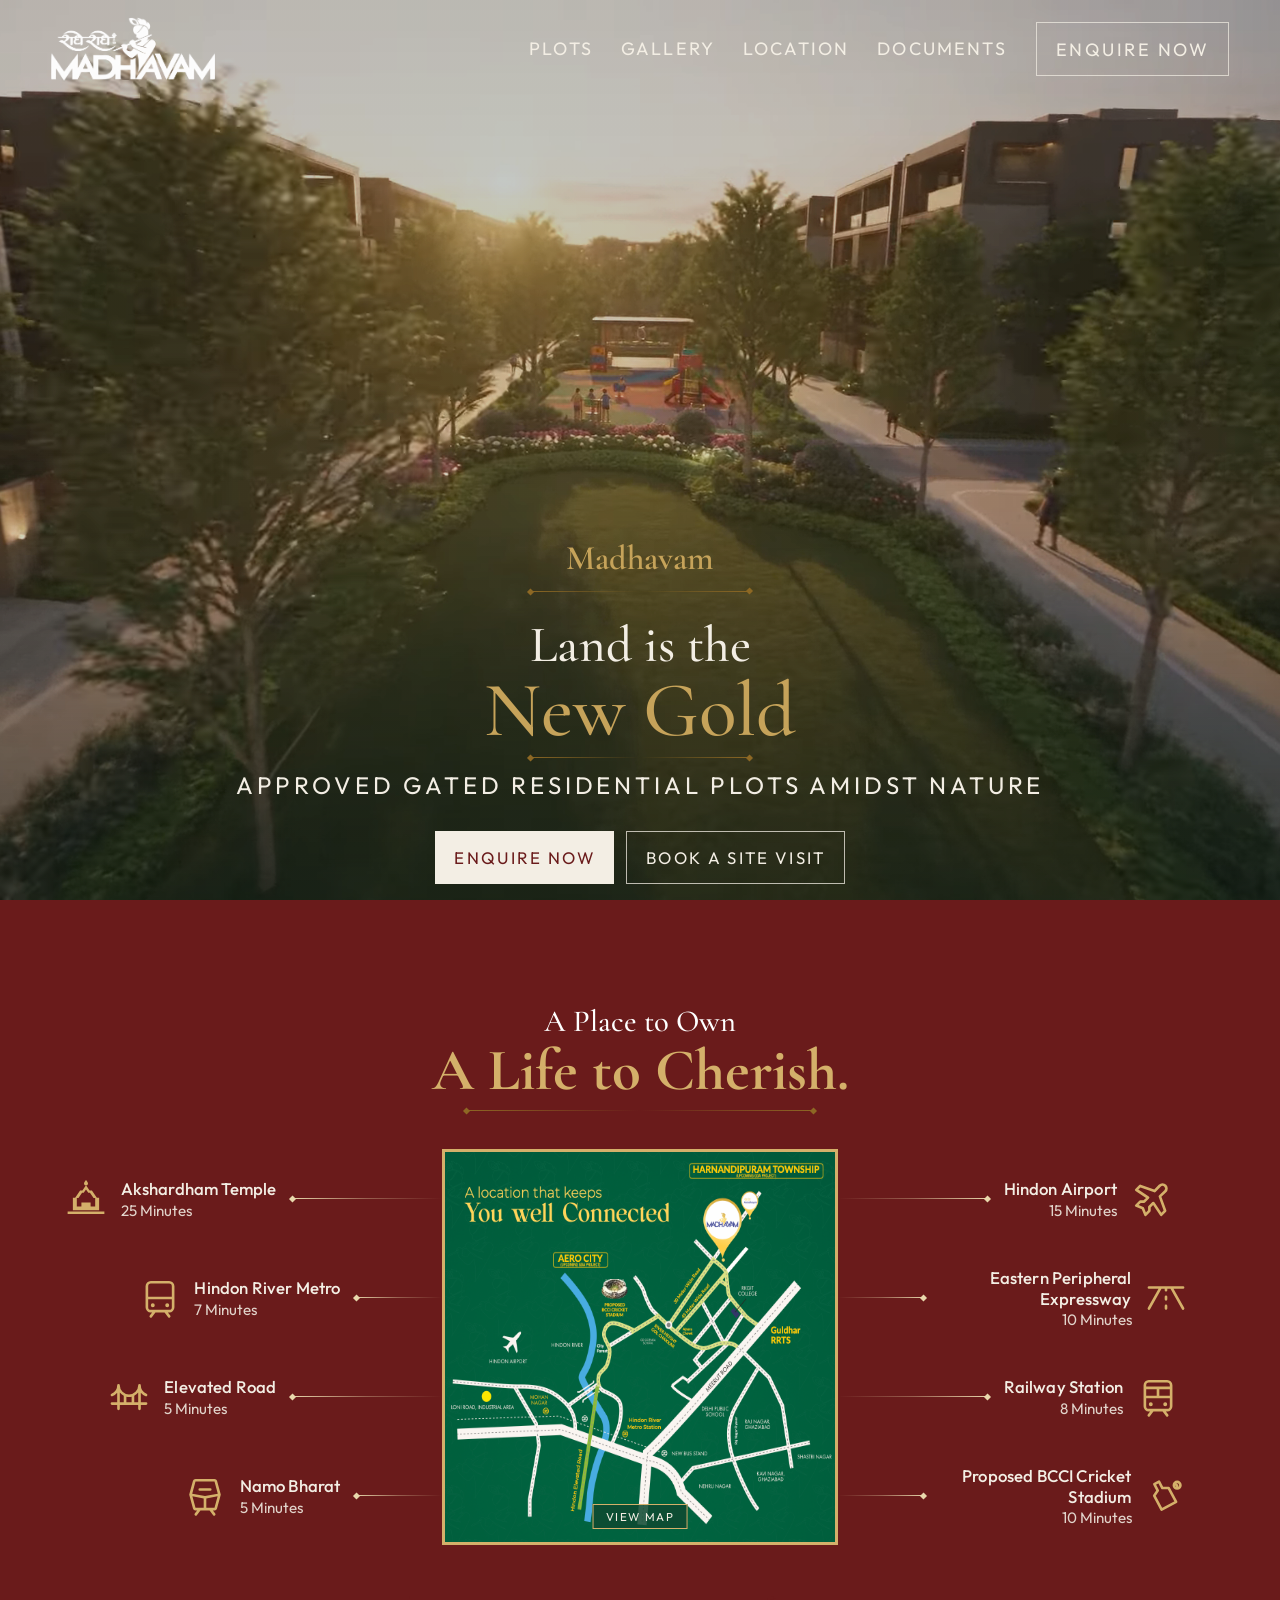
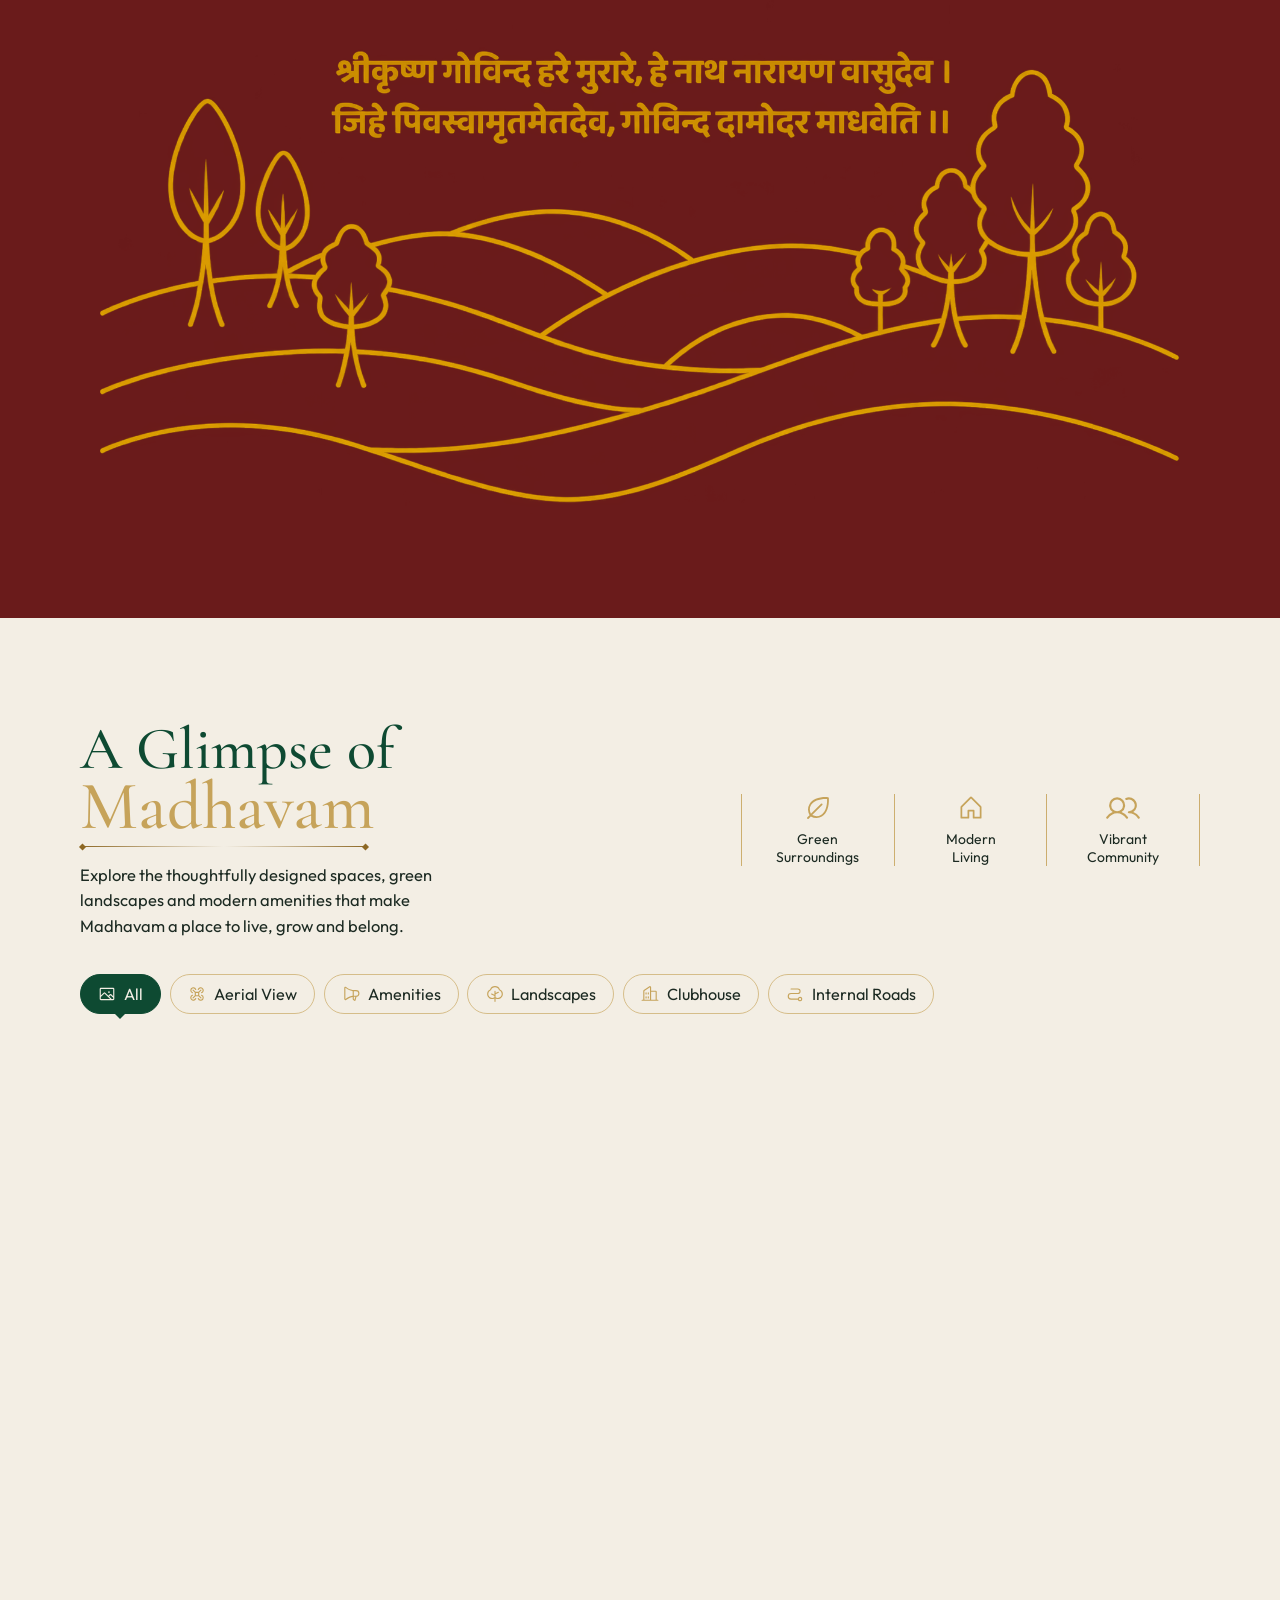
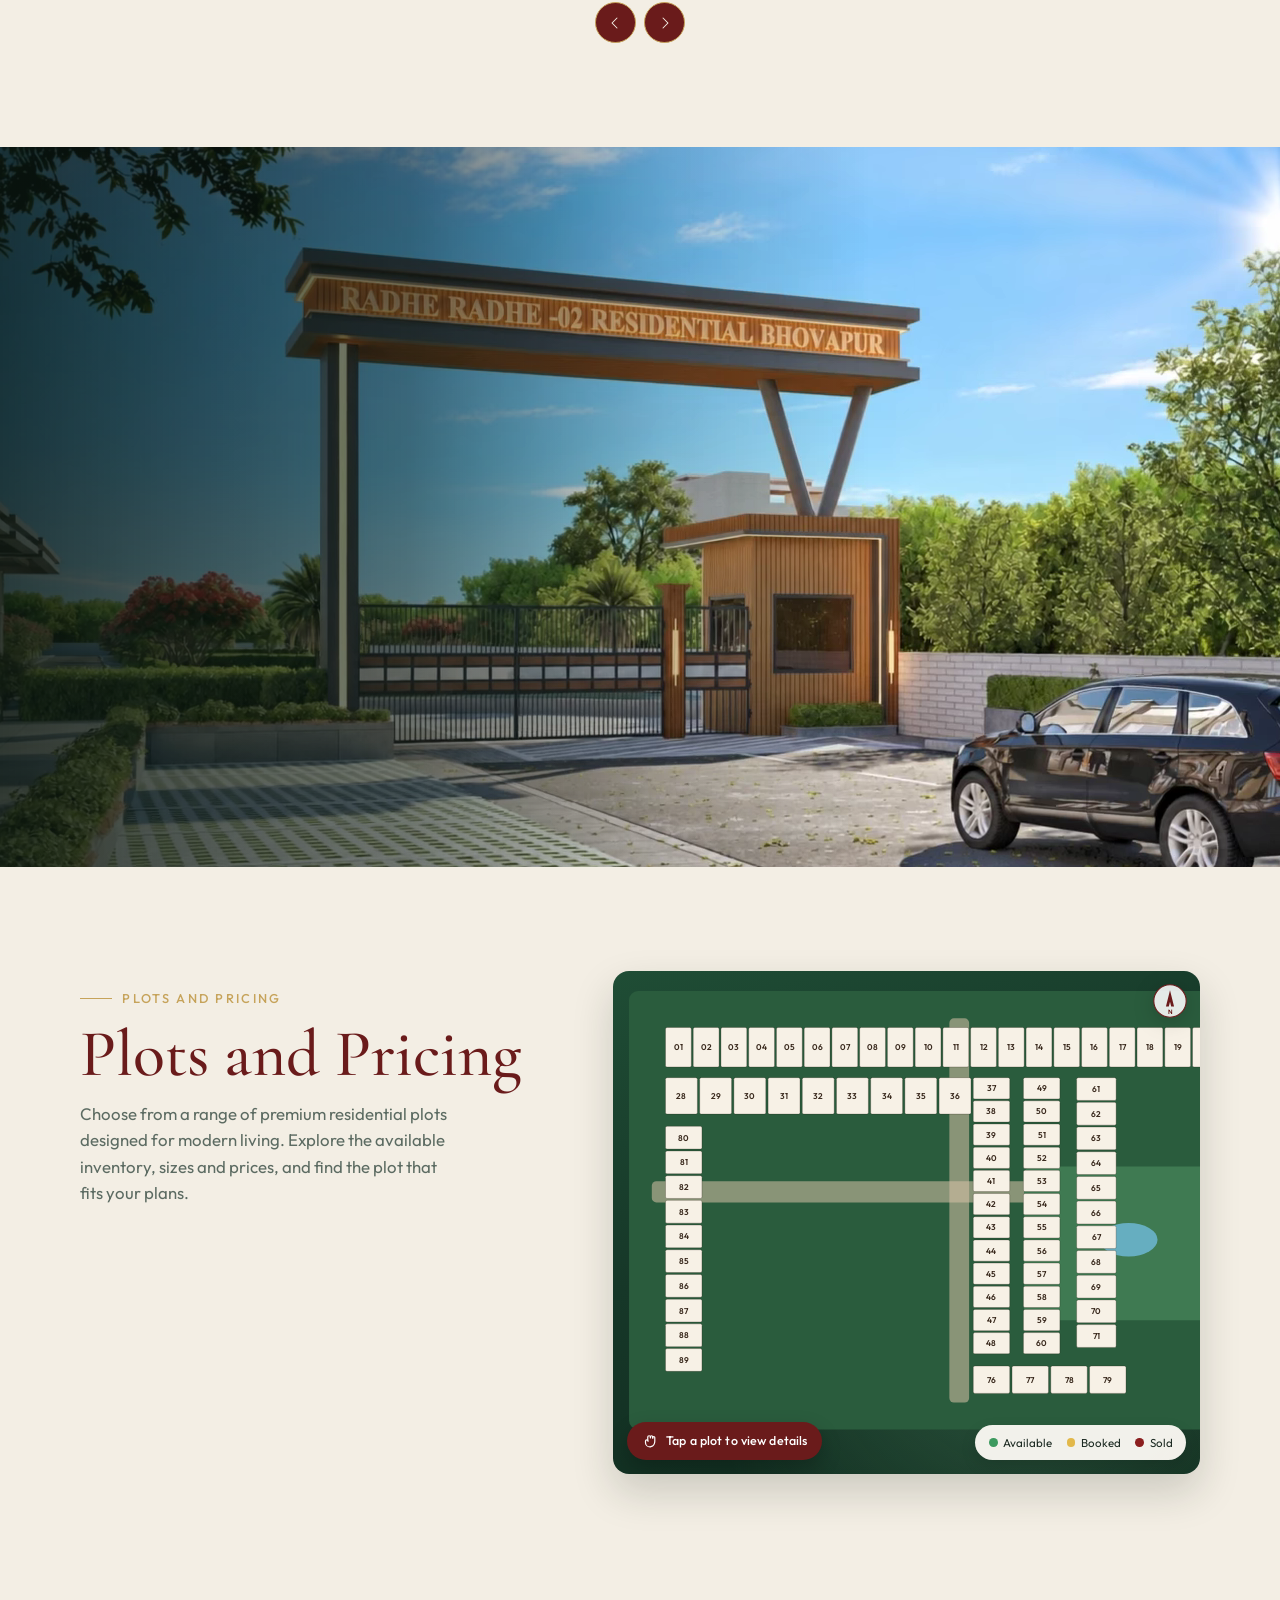
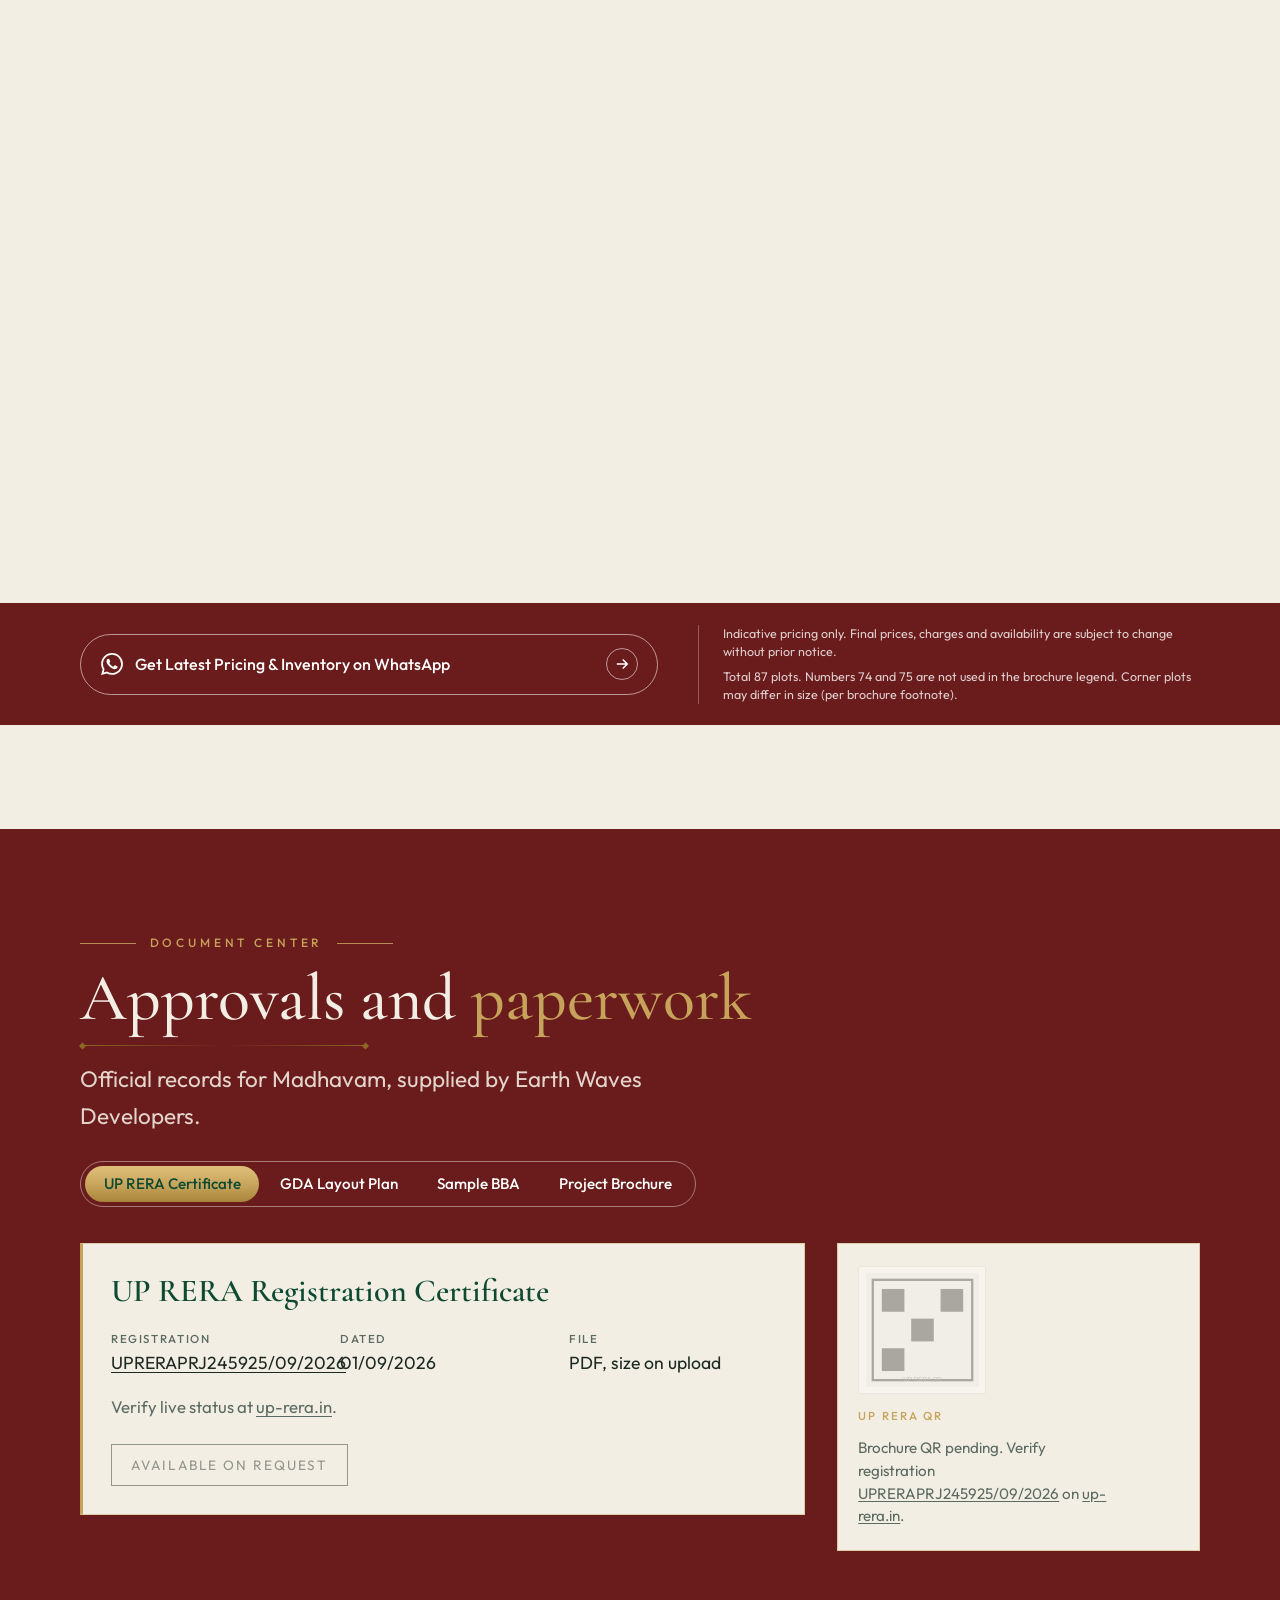
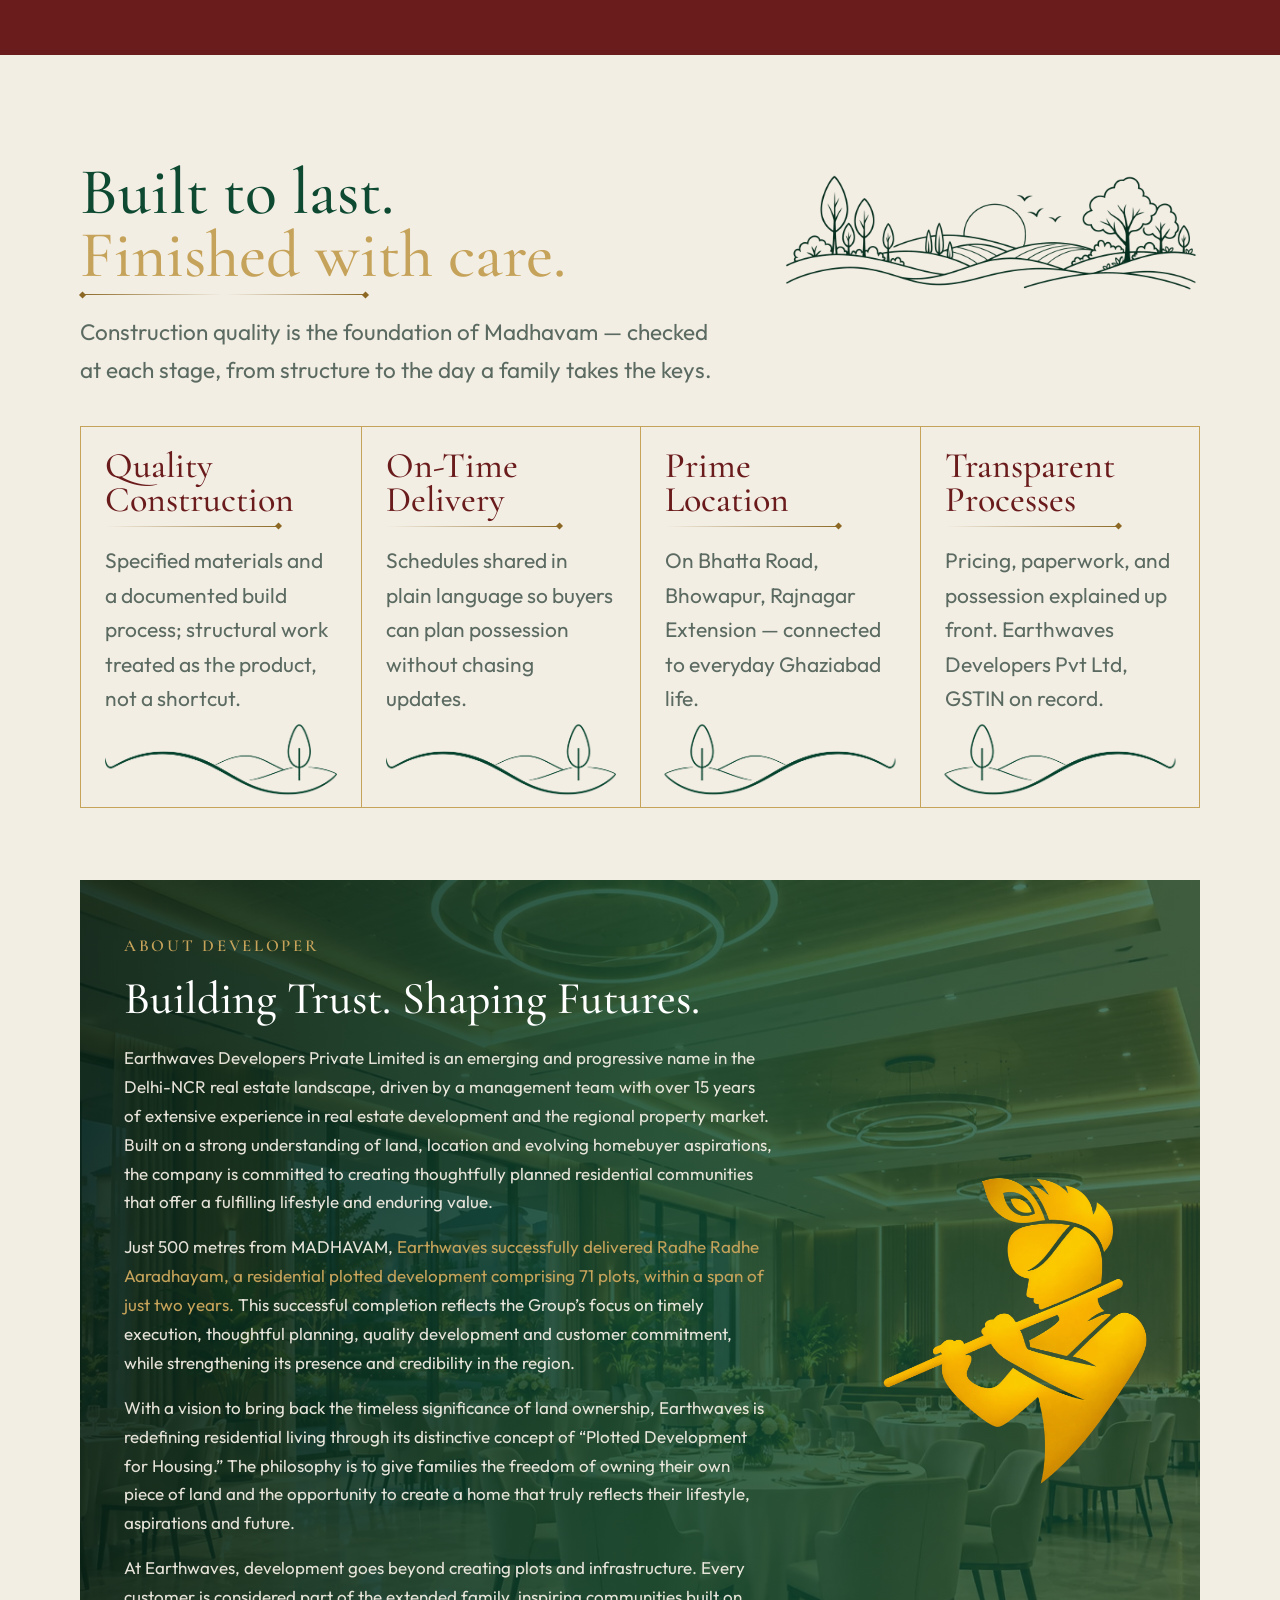
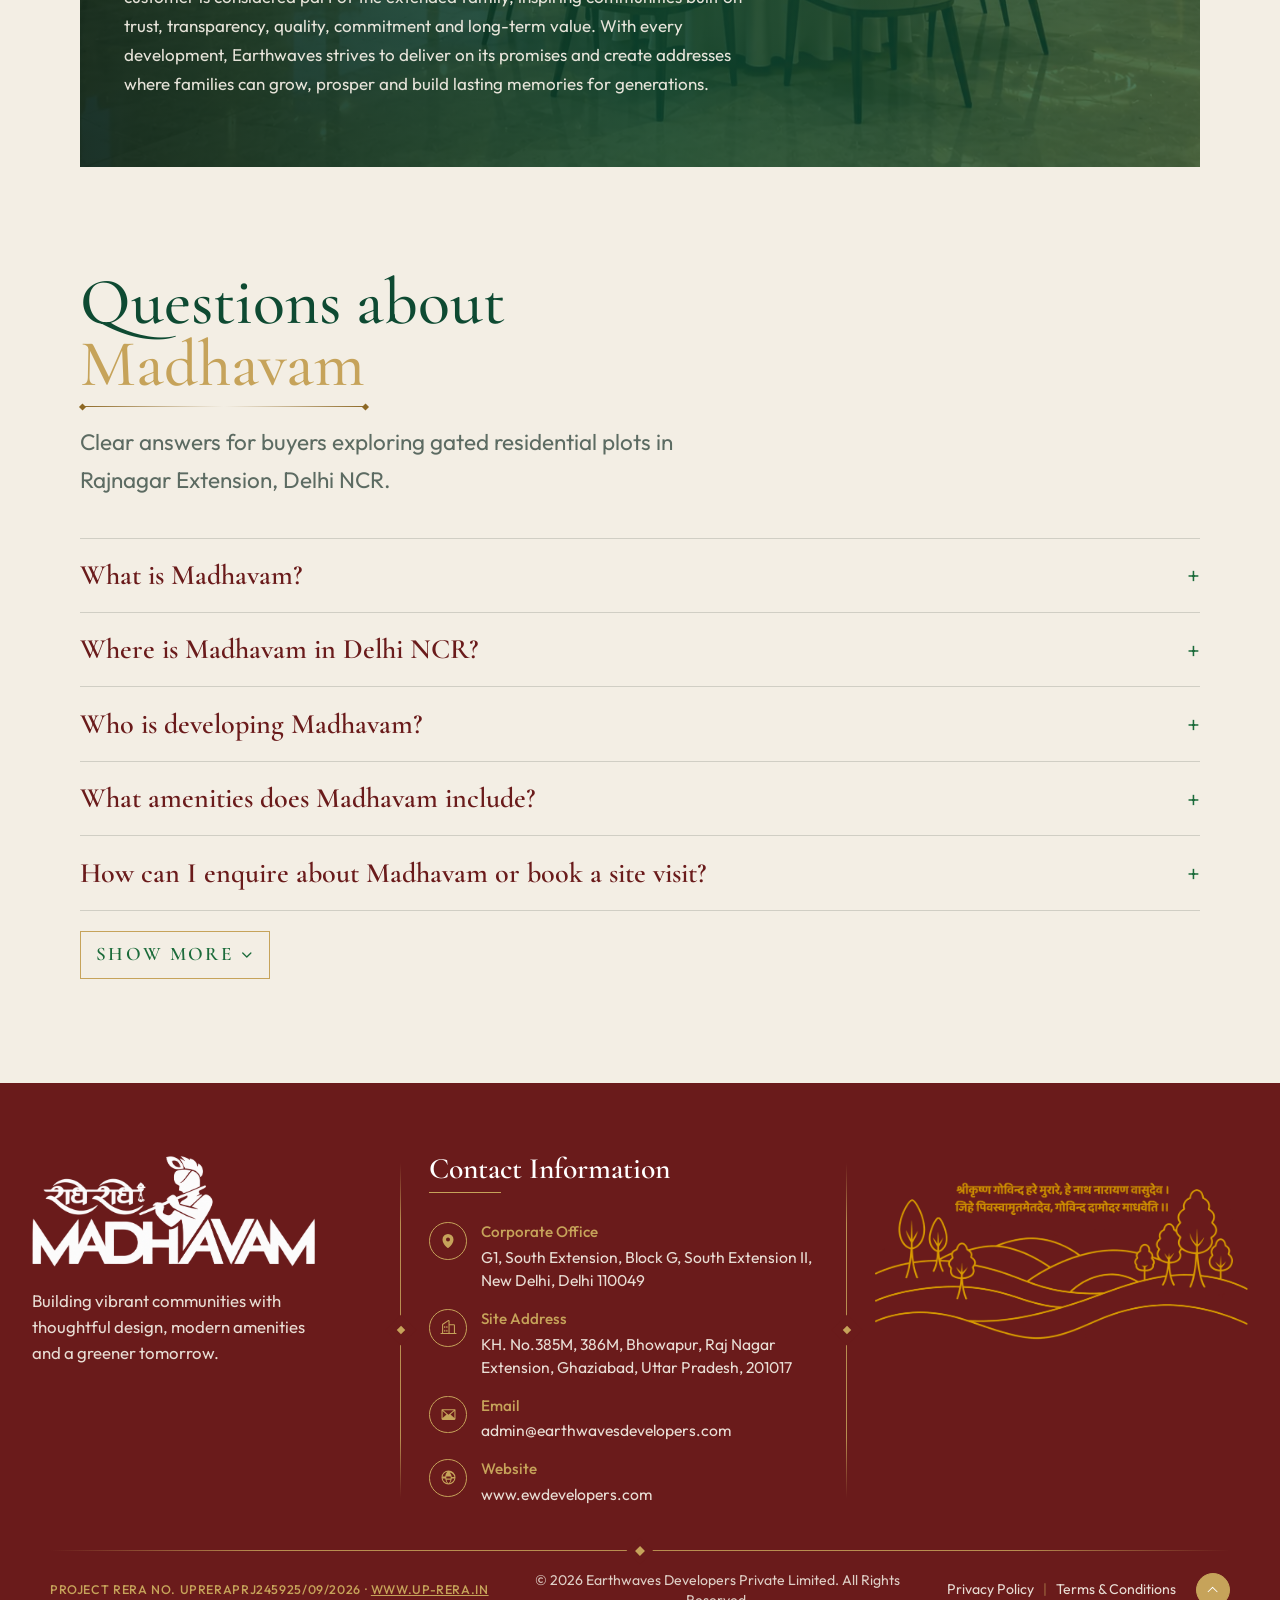
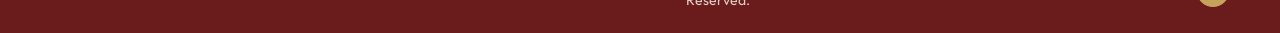
==== commit 1fb75564: "new contact page, and minor changes" ====
--- a/index.html
+++ b/index.html
@@ -153,7 +153,7 @@
             "name": "How can I enquire about Madhavam or book a site visit?",
             "acceptedAnswer": {
               "@type": "Answer",
-              "text": "Enquire via the form on madhavam.ewdevelopers.com, email admin@earthwavesdevelopers.com or sales@earthwavesdevelopers.com, call +91 80699 82711 (WhatsApp same), company IVR +91 88264 58080, or general +91 93199 76589. The sales desk aims to respond within one working day."
+              "text": "Enquire via the Contact Us page at madhavam.ewdevelopers.com/contact.html, email admin@earthwavesdevelopers.com or sales@earthwavesdevelopers.com, call +91 80699 82711 (WhatsApp same), company IVR +91 88264 58080, or general +91 93199 76589. The sales desk aims to respond within one working day."
             }
           },
           {
@@ -169,7 +169,7 @@
             "name": "What is the registry process, and what are the stamp duty and registry charges?",
             "acceptedAnswer": {
               "@type": "Answer",
-              "text": "Registry steps and applicable stamp duty or registry charges are confirmed by Earth Waves Developers at the time of enquiry. Contact sales via the form on this page, email admin@earthwavesdevelopers.com / sales@earthwavesdevelopers.com, or call +91 80699 82711 (WhatsApp same)."
+              "text": "Registry steps and applicable stamp duty or registry charges are confirmed by Earth Waves Developers at the time of enquiry. Contact sales via the Contact Us page, email admin@earthwavesdevelopers.com / sales@earthwavesdevelopers.com, or call +91 80699 82711 (WhatsApp same)."
             }
           },
           {
@@ -177,7 +177,7 @@
             "name": "What are the maintenance charges, and who maintains the common areas?",
             "acceptedAnswer": {
               "@type": "Answer",
-              "text": "Maintenance charges and common-area upkeep arrangements are shared by Earth Waves Developers during enquiry. Reach the sales desk via the form on this page, email admin@earthwavesdevelopers.com / sales@earthwavesdevelopers.com, or call +91 80699 82711 (WhatsApp same)."
+              "text": "Maintenance charges and common-area upkeep arrangements are shared by Earth Waves Developers during enquiry. Reach the sales desk via the Contact Us page, email admin@earthwavesdevelopers.com / sales@earthwavesdevelopers.com, or call +91 80699 82711 (WhatsApp same)."
             }
           },
           {
@@ -185,7 +185,7 @@
             "name": "Is club membership included, and is there a separate charge?",
             "acceptedAnswer": {
               "@type": "Answer",
-              "text": "Club Madhavam membership terms and any separate charges are confirmed by Earth Waves Developers at enquiry. Contact sales via the form on this page, email admin@earthwavesdevelopers.com / sales@earthwavesdevelopers.com, or call +91 80699 82711 (WhatsApp same)."
+              "text": "Club Madhavam membership terms and any separate charges are confirmed by Earth Waves Developers at enquiry. Contact sales via the Contact Us page, email admin@earthwavesdevelopers.com / sales@earthwavesdevelopers.com, or call +91 80699 82711 (WhatsApp same)."
             }
           },
           {
@@ -193,7 +193,7 @@
             "name": "What is the possession timeline?",
             "acceptedAnswer": {
               "@type": "Answer",
-              "text": "The current possession timeline for Madhavam is confirmed by Earth Waves Developers at the time of enquiry. Ask via the form on this page, email admin@earthwavesdevelopers.com / sales@earthwavesdevelopers.com, or call +91 80699 82711 (WhatsApp same)."
+              "text": "The current possession timeline for Madhavam is confirmed by Earth Waves Developers at the time of enquiry. Ask via the Contact Us page, email admin@earthwavesdevelopers.com / sales@earthwavesdevelopers.com, or call +91 80699 82711 (WhatsApp same)."
             }
           },
           {
@@ -201,7 +201,7 @@
             "name": "Is there a deadline to start construction after possession?",
             "acceptedAnswer": {
               "@type": "Answer",
-              "text": "Any post-possession construction deadlines are confirmed by Earth Waves Developers during enquiry. Contact sales via the form on this page, email admin@earthwavesdevelopers.com / sales@earthwavesdevelopers.com, or call +91 80699 82711 (WhatsApp same)."
+              "text": "Any post-possession construction deadlines are confirmed by Earth Waves Developers during enquiry. Contact sales via the Contact Us page, email admin@earthwavesdevelopers.com / sales@earthwavesdevelopers.com, or call +91 80699 82711 (WhatsApp same)."
             }
           },
           {
@@ -209,7 +209,7 @@
             "name": "Can I resell or transfer my plot? What is the process?",
             "acceptedAnswer": {
               "@type": "Answer",
-              "text": "Resale and transfer process details are shared by Earth Waves Developers at the time of enquiry. Reach sales via the form on this page, email admin@earthwavesdevelopers.com / sales@earthwavesdevelopers.com, or call +91 80699 82711 (WhatsApp same)."
+              "text": "Resale and transfer process details are shared by Earth Waves Developers at the time of enquiry. Reach sales via the Contact Us page, email admin@earthwavesdevelopers.com / sales@earthwavesdevelopers.com, or call +91 80699 82711 (WhatsApp same)."
             }
           },
           {
@@ -217,7 +217,7 @@
             "name": "Can NRIs purchase a plot here?",
             "acceptedAnswer": {
               "@type": "Answer",
-              "text": "NRI purchase eligibility and documentation requirements are confirmed by Earth Waves Developers during enquiry. Contact sales via the form on this page, email admin@earthwavesdevelopers.com / sales@earthwavesdevelopers.com, or call +91 80699 82711 (WhatsApp same)."
+              "text": "NRI purchase eligibility and documentation requirements are confirmed by Earth Waves Developers during enquiry. Contact sales via the Contact Us page, email admin@earthwavesdevelopers.com / sales@earthwavesdevelopers.com, or call +91 80699 82711 (WhatsApp same)."
             }
           },
           {
@@ -225,7 +225,7 @@
             "name": "Can I take a loan for the plot? Which banks fund it?",
             "acceptedAnswer": {
               "@type": "Answer",
-              "text": "Plot loan options and participating banks are confirmed by Earth Waves Developers at the time of enquiry. Ask via the form on this page, email admin@earthwavesdevelopers.com / sales@earthwavesdevelopers.com, or call +91 80699 82711 (WhatsApp same)."
+              "text": "Plot loan options and participating banks are confirmed by Earth Waves Developers at the time of enquiry. Ask via the Contact Us page, email admin@earthwavesdevelopers.com / sales@earthwavesdevelopers.com, or call +91 80699 82711 (WhatsApp same)."
             }
           },
           {
@@ -233,7 +233,7 @@
             "name": "What can I build on a 100 / 120 / 143 sq yd plot (floors, setbacks)?",
             "acceptedAnswer": {
               "@type": "Answer",
-              "text": "Permitted floors, setbacks, and buildable area by plot size are confirmed by Earth Waves Developers during enquiry. Contact sales via the form on this page, email admin@earthwavesdevelopers.com / sales@earthwavesdevelopers.com, or call +91 80699 82711 (WhatsApp same)."
+              "text": "Permitted floors, setbacks, and buildable area by plot size are confirmed by Earth Waves Developers during enquiry. Contact sales via the Contact Us page, email admin@earthwavesdevelopers.com / sales@earthwavesdevelopers.com, or call +91 80699 82711 (WhatsApp same)."
             }
           },
           {
@@ -241,7 +241,7 @@
             "name": "What is the payment plan?",
             "acceptedAnswer": {
               "@type": "Answer",
-              "text": "The current payment plan for Madhavam is shared by Earth Waves Developers at the time of enquiry. Reach sales via the form on this page, email admin@earthwavesdevelopers.com / sales@earthwavesdevelopers.com, or call +91 80699 82711 (WhatsApp same)."
+              "text": "The current payment plan for Madhavam is shared by Earth Waves Developers at the time of enquiry. Reach sales via the Contact Us page, email admin@earthwavesdevelopers.com / sales@earthwavesdevelopers.com, or call +91 80699 82711 (WhatsApp same)."
             }
           },
           {
@@ -283,9 +283,9 @@
             <li class="nav-item"><a class="nav-link" href="#documents">Documents</a></li>
             <li class="nav-item nav-item-mobile-only"><a class="nav-link" href="#quality">Quality</a></li>
             <li class="nav-item nav-item-mobile-only"><a class="nav-link" href="#faq">FAQ</a></li>
-            <li class="nav-item nav-item-mobile-only"><a class="nav-link" href="#contact">Contact</a></li>
+            <li class="nav-item nav-item-mobile-only"><a class="nav-link" href="contact.html">Contact</a></li>
           </ul>
-          <a class="btn btn-nav" href="#contact">Enquire Now</a>
+          <a class="btn btn-nav" href="contact.html">Enquire Now</a>
         </div>
       </div>
     </nav>
@@ -300,15 +300,19 @@
       <div class="hero-scrim" aria-hidden="true"></div>
       <div class="hero-copy">
         <p class="hero-kicker">Madhavam</p>
-        <h1>Land is the<br>New Gold</h1>
         <div class="title-arrows" aria-hidden="true">
           <span class="pillar-arrow pillar-arrow--flip"></span>
           <span class="pillar-arrow"></span>
         </div>
+        <h1><span class="hero-title-lead">Land is the</span><br><span class="hero-title-accent">New Gold</span></h1>
+        <div class="title-arrows" aria-hidden="true">
+          <span class="pillar-arrow pillar-arrow--flip"></span>
+          <span class="pillar-arrow"></span>
+        </div>
         <p class="hero-line">Approved gated residential plots amidst nature</p>
         <div class="hero-actions">
-          <a class="btn btn-hero" href="#contact">Enquire Now</a>
-          <a class="btn btn-hero btn-hero-ghost" href="#contact">Book a Site Visit</a>
+          <a class="btn btn-hero" href="contact.html">Enquire Now</a>
+          <a class="btn btn-hero btn-hero-ghost" href="contact.html">Book a Site Visit</a>
         </div>
       </div>
     </section>
@@ -987,7 +991,7 @@
           </details>
           <details class="faq-item reveal">
             <summary>How can I enquire about Madhavam or book a site visit?</summary>
-            <p>Enquire via the form on madhavam.ewdevelopers.com, email <a href="mailto:admin@earthwavesdevelopers.com">admin@earthwavesdevelopers.com</a> or <a href="mailto:sales@earthwavesdevelopers.com">sales@earthwavesdevelopers.com</a>, call <a href="tel:+918069982711">+91 80699 82711</a> (<a href="https://wa.me/918069982711" rel="noopener noreferrer">WhatsApp</a> same), company IVR <a href="tel:+918826458080">+91 88264 58080</a>, or general <a href="tel:+919319976589">+91 93199 76589</a>. The sales desk aims to respond within one working day.</p>
+            <p>Enquire via the <a href="contact.html">Contact Us page</a>, email <a href="mailto:admin@earthwavesdevelopers.com">admin@earthwavesdevelopers.com</a> or <a href="mailto:sales@earthwavesdevelopers.com">sales@earthwavesdevelopers.com</a>, call <a href="tel:+918069982711">+91 80699 82711</a> (<a href="https://wa.me/918069982711" rel="noopener noreferrer">WhatsApp</a> same), company IVR <a href="tel:+918826458080">+91 88264 58080</a>, or general <a href="tel:+919319976589">+91 93199 76589</a>. The sales desk aims to respond within one working day.</p>
           </details>
           <div class="faq-more" id="faqMore" hidden>
             <details class="faq-item reveal">
@@ -996,43 +1000,43 @@
             </details>
             <details class="faq-item reveal">
               <summary>What is the registry process, and what are the stamp duty and registry charges?</summary>
-              <p>Registry steps and applicable stamp duty or registry charges are confirmed by Earth Waves Developers at the time of enquiry. Contact sales via the form on this page, email <a href="mailto:admin@earthwavesdevelopers.com">admin@earthwavesdevelopers.com</a> / <a href="mailto:sales@earthwavesdevelopers.com">sales@earthwavesdevelopers.com</a>, or call <a href="tel:+918069982711">+91 80699 82711</a> (<a href="https://wa.me/918069982711" rel="noopener noreferrer">WhatsApp</a> same).</p>
+              <p>Registry steps and applicable stamp duty or registry charges are confirmed by Earth Waves Developers at the time of enquiry. Contact sales via the <a href="contact.html">Contact Us page</a>, email <a href="mailto:admin@earthwavesdevelopers.com">admin@earthwavesdevelopers.com</a> / <a href="mailto:sales@earthwavesdevelopers.com">sales@earthwavesdevelopers.com</a>, or call <a href="tel:+918069982711">+91 80699 82711</a> (<a href="https://wa.me/918069982711" rel="noopener noreferrer">WhatsApp</a> same).</p>
             </details>
             <details class="faq-item reveal">
               <summary>What are the maintenance charges, and who maintains the common areas?</summary>
-              <p>Maintenance charges and common-area upkeep arrangements are shared by Earth Waves Developers during enquiry. Reach the sales desk via the form on this page, email <a href="mailto:admin@earthwavesdevelopers.com">admin@earthwavesdevelopers.com</a> / <a href="mailto:sales@earthwavesdevelopers.com">sales@earthwavesdevelopers.com</a>, or call <a href="tel:+918069982711">+91 80699 82711</a> (<a href="https://wa.me/918069982711" rel="noopener noreferrer">WhatsApp</a> same).</p>
+              <p>Maintenance charges and common-area upkeep arrangements are shared by Earth Waves Developers during enquiry. Reach the sales desk via the <a href="contact.html">Contact Us page</a>, email <a href="mailto:admin@earthwavesdevelopers.com">admin@earthwavesdevelopers.com</a> / <a href="mailto:sales@earthwavesdevelopers.com">sales@earthwavesdevelopers.com</a>, or call <a href="tel:+918069982711">+91 80699 82711</a> (<a href="https://wa.me/918069982711" rel="noopener noreferrer">WhatsApp</a> same).</p>
             </details>
             <details class="faq-item reveal">
               <summary>Is club membership included, and is there a separate charge?</summary>
-              <p>Club Madhavam membership terms and any separate charges are confirmed by Earth Waves Developers at enquiry. Contact sales via the form on this page, email <a href="mailto:admin@earthwavesdevelopers.com">admin@earthwavesdevelopers.com</a> / <a href="mailto:sales@earthwavesdevelopers.com">sales@earthwavesdevelopers.com</a>, or call <a href="tel:+918069982711">+91 80699 82711</a> (<a href="https://wa.me/918069982711" rel="noopener noreferrer">WhatsApp</a> same).</p>
+              <p>Club Madhavam membership terms and any separate charges are confirmed by Earth Waves Developers at enquiry. Contact sales via the <a href="contact.html">Contact Us page</a>, email <a href="mailto:admin@earthwavesdevelopers.com">admin@earthwavesdevelopers.com</a> / <a href="mailto:sales@earthwavesdevelopers.com">sales@earthwavesdevelopers.com</a>, or call <a href="tel:+918069982711">+91 80699 82711</a> (<a href="https://wa.me/918069982711" rel="noopener noreferrer">WhatsApp</a> same).</p>
             </details>
             <details class="faq-item reveal">
               <summary>What is the possession timeline?</summary>
-              <p>The current possession timeline for Madhavam is confirmed by Earth Waves Developers at the time of enquiry. Ask via the form on this page, email <a href="mailto:admin@earthwavesdevelopers.com">admin@earthwavesdevelopers.com</a> / <a href="mailto:sales@earthwavesdevelopers.com">sales@earthwavesdevelopers.com</a>, or call <a href="tel:+918069982711">+91 80699 82711</a> (<a href="https://wa.me/918069982711" rel="noopener noreferrer">WhatsApp</a> same).</p>
+              <p>The current possession timeline for Madhavam is confirmed by Earth Waves Developers at the time of enquiry. Ask via the <a href="contact.html">Contact Us page</a>, email <a href="mailto:admin@earthwavesdevelopers.com">admin@earthwavesdevelopers.com</a> / <a href="mailto:sales@earthwavesdevelopers.com">sales@earthwavesdevelopers.com</a>, or call <a href="tel:+918069982711">+91 80699 82711</a> (<a href="https://wa.me/918069982711" rel="noopener noreferrer">WhatsApp</a> same).</p>
             </details>
             <details class="faq-item reveal">
               <summary>Is there a deadline to start construction after possession?</summary>
-              <p>Any post-possession construction deadlines are confirmed by Earth Waves Developers during enquiry. Contact sales via the form on this page, email <a href="mailto:admin@earthwavesdevelopers.com">admin@earthwavesdevelopers.com</a> / <a href="mailto:sales@earthwavesdevelopers.com">sales@earthwavesdevelopers.com</a>, or call <a href="tel:+918069982711">+91 80699 82711</a> (<a href="https://wa.me/918069982711" rel="noopener noreferrer">WhatsApp</a> same).</p>
+              <p>Any post-possession construction deadlines are confirmed by Earth Waves Developers during enquiry. Contact sales via the <a href="contact.html">Contact Us page</a>, email <a href="mailto:admin@earthwavesdevelopers.com">admin@earthwavesdevelopers.com</a> / <a href="mailto:sales@earthwavesdevelopers.com">sales@earthwavesdevelopers.com</a>, or call <a href="tel:+918069982711">+91 80699 82711</a> (<a href="https://wa.me/918069982711" rel="noopener noreferrer">WhatsApp</a> same).</p>
             </details>
             <details class="faq-item reveal">
               <summary>Can I resell or transfer my plot? What is the process?</summary>
-              <p>Resale and transfer process details are shared by Earth Waves Developers at the time of enquiry. Reach sales via the form on this page, email <a href="mailto:admin@earthwavesdevelopers.com">admin@earthwavesdevelopers.com</a> / <a href="mailto:sales@earthwavesdevelopers.com">sales@earthwavesdevelopers.com</a>, or call <a href="tel:+918069982711">+91 80699 82711</a> (<a href="https://wa.me/918069982711" rel="noopener noreferrer">WhatsApp</a> same).</p>
+              <p>Resale and transfer process details are shared by Earth Waves Developers at the time of enquiry. Reach sales via the <a href="contact.html">Contact Us page</a>, email <a href="mailto:admin@earthwavesdevelopers.com">admin@earthwavesdevelopers.com</a> / <a href="mailto:sales@earthwavesdevelopers.com">sales@earthwavesdevelopers.com</a>, or call <a href="tel:+918069982711">+91 80699 82711</a> (<a href="https://wa.me/918069982711" rel="noopener noreferrer">WhatsApp</a> same).</p>
             </details>
             <details class="faq-item reveal">
               <summary>Can NRIs purchase a plot here?</summary>
-              <p>NRI purchase eligibility and documentation requirements are confirmed by Earth Waves Developers during enquiry. Contact sales via the form on this page, email <a href="mailto:admin@earthwavesdevelopers.com">admin@earthwavesdevelopers.com</a> / <a href="mailto:sales@earthwavesdevelopers.com">sales@earthwavesdevelopers.com</a>, or call <a href="tel:+918069982711">+91 80699 82711</a> (<a href="https://wa.me/918069982711" rel="noopener noreferrer">WhatsApp</a> same).</p>
+              <p>NRI purchase eligibility and documentation requirements are confirmed by Earth Waves Developers during enquiry. Contact sales via the <a href="contact.html">Contact Us page</a>, email <a href="mailto:admin@earthwavesdevelopers.com">admin@earthwavesdevelopers.com</a> / <a href="mailto:sales@earthwavesdevelopers.com">sales@earthwavesdevelopers.com</a>, or call <a href="tel:+918069982711">+91 80699 82711</a> (<a href="https://wa.me/918069982711" rel="noopener noreferrer">WhatsApp</a> same).</p>
             </details>
             <details class="faq-item reveal">
               <summary>Can I take a loan for the plot? Which banks fund it?</summary>
-              <p>Plot loan options and participating banks are confirmed by Earth Waves Developers at the time of enquiry. Ask via the form on this page, email <a href="mailto:admin@earthwavesdevelopers.com">admin@earthwavesdevelopers.com</a> / <a href="mailto:sales@earthwavesdevelopers.com">sales@earthwavesdevelopers.com</a>, or call <a href="tel:+918069982711">+91 80699 82711</a> (<a href="https://wa.me/918069982711" rel="noopener noreferrer">WhatsApp</a> same).</p>
+              <p>Plot loan options and participating banks are confirmed by Earth Waves Developers at the time of enquiry. Ask via the <a href="contact.html">Contact Us page</a>, email <a href="mailto:admin@earthwavesdevelopers.com">admin@earthwavesdevelopers.com</a> / <a href="mailto:sales@earthwavesdevelopers.com">sales@earthwavesdevelopers.com</a>, or call <a href="tel:+918069982711">+91 80699 82711</a> (<a href="https://wa.me/918069982711" rel="noopener noreferrer">WhatsApp</a> same).</p>
             </details>
             <details class="faq-item reveal">
               <summary>What can I build on a 100 / 120 / 143 sq yd plot (floors, setbacks)?</summary>
-              <p>Permitted floors, setbacks, and buildable area by plot size are confirmed by Earth Waves Developers during enquiry. Contact sales via the form on this page, email <a href="mailto:admin@earthwavesdevelopers.com">admin@earthwavesdevelopers.com</a> / <a href="mailto:sales@earthwavesdevelopers.com">sales@earthwavesdevelopers.com</a>, or call <a href="tel:+918069982711">+91 80699 82711</a> (<a href="https://wa.me/918069982711" rel="noopener noreferrer">WhatsApp</a> same).</p>
+              <p>Permitted floors, setbacks, and buildable area by plot size are confirmed by Earth Waves Developers during enquiry. Contact sales via the <a href="contact.html">Contact Us page</a>, email <a href="mailto:admin@earthwavesdevelopers.com">admin@earthwavesdevelopers.com</a> / <a href="mailto:sales@earthwavesdevelopers.com">sales@earthwavesdevelopers.com</a>, or call <a href="tel:+918069982711">+91 80699 82711</a> (<a href="https://wa.me/918069982711" rel="noopener noreferrer">WhatsApp</a> same).</p>
             </details>
             <details class="faq-item reveal">
               <summary>What is the payment plan?</summary>
-              <p>The current payment plan for Madhavam is shared by Earth Waves Developers at the time of enquiry. Reach sales via the form on this page, email <a href="mailto:admin@earthwavesdevelopers.com">admin@earthwavesdevelopers.com</a> / <a href="mailto:sales@earthwavesdevelopers.com">sales@earthwavesdevelopers.com</a>, or call <a href="tel:+918069982711">+91 80699 82711</a> (<a href="https://wa.me/918069982711" rel="noopener noreferrer">WhatsApp</a> same).</p>
+              <p>The current payment plan for Madhavam is shared by Earth Waves Developers at the time of enquiry. Reach sales via the <a href="contact.html">Contact Us page</a>, email <a href="mailto:admin@earthwavesdevelopers.com">admin@earthwavesdevelopers.com</a> / <a href="mailto:sales@earthwavesdevelopers.com">sales@earthwavesdevelopers.com</a>, or call <a href="tel:+918069982711">+91 80699 82711</a> (<a href="https://wa.me/918069982711" rel="noopener noreferrer">WhatsApp</a> same).</p>
             </details>
             <details class="faq-item reveal">
               <summary>What plot sizes are available, and what is the current pricing?</summary>
@@ -1049,57 +1053,6 @@
       </div>
     </section>
 
-    <section class="paper band contact" id="contact">
-      <div class="sheet contact-grid">
-        <div>
-          <h2 class="reveal">Begin your journey <span class="text-gold">home.</span></h2>
-          <div class="title-arrows title-arrows--start" aria-hidden="true">
-            <span class="pillar-arrow pillar-arrow--flip"></span>
-            <span class="pillar-arrow"></span>
-          </div>
-          <p class="lead-copy reveal">Ask about Madhavam, book a site visit, or leave your number.</p>
-          <form class="enquiry reveal" id="enquiryForm" novalidate>
-            <div class="field">
-              <label for="fullName">Full name</label>
-              <input class="form-control" id="fullName" name="name" type="text" autocomplete="name" required>
-              <p class="invalid">Please enter your full name.</p>
-            </div>
-            <div class="field">
-              <label for="phone">Phone</label>
-              <input class="form-control" id="phone" name="phone" type="tel" autocomplete="tel" inputmode="tel" required>
-              <p class="invalid">Please enter a phone number.</p>
-            </div>
-            <div class="field">
-              <label for="email">Email address <span>(optional)</span></label>
-              <input class="form-control" id="email" name="email" type="email" autocomplete="email">
-              <p class="invalid">Please enter a valid email address.</p>
-            </div>
-            <div class="field" id="messageWrap" hidden>
-              <label for="message">Message <span>(optional)</span></label>
-              <textarea class="form-control" id="message" name="message" rows="3"></textarea>
-            </div>
-            <button class="btn btn-solid" type="submit">Enquire Now</button>
-          </form>
-          <p class="form-success" id="enquirySuccess" hidden role="status">Thank you. We have your enquiry for Madhavam and will respond within one working day.</p>
-        </div>
-        <aside class="contact-facts reveal">
-          <div>
-            <span>Site office</span>
-            <p>KH. No.385M, 386M, Bhowapur, Raj Nagar Extension, Ghaziabad, Uttar Pradesh, 201017</p>
-          </div>
-          <div>
-            <span>Email</span>
-            <p><a href="mailto:admin@earthwavesdevelopers.com">admin@earthwavesdevelopers.com</a></p>
-            <p><a href="https://www.ewdevelopers.com" rel="noopener noreferrer">www.ewdevelopers.com</a></p>
-          </div>
-          <div>
-            <span>Phone</span>
-            <p><a href="tel:+918069982711">+91 80699 82711</a></p>
-            <p><a href="https://wa.me/918069982711" rel="noopener noreferrer">WhatsApp</a></p>
-          </div>
-        </aside>
-      </div>
-    </section>
   </main>
 
   <footer class="site-footer" id="footer">
@@ -1172,7 +1125,7 @@
     </div>
   </footer>
 
-  <a class="wa-float" href="https://wa.me/918069982711" rel="noopener noreferrer" aria-label="Chat on WhatsApp">
+  <a class="wa-float is-hero-hidden" href="https://wa.me/918069982711" rel="noopener noreferrer" aria-label="Chat on WhatsApp">
     <svg viewBox="0 0 24 24" aria-hidden="true"><path d="M17.472 14.382c-.297-.149-1.758-.867-2.03-.967-.273-.099-.471-.148-.67.15-.197.297-.767.966-.94 1.164-.173.199-.347.223-.644.075-.297-.15-1.255-.463-2.39-1.475-.883-.788-1.48-1.761-1.653-2.059-.173-.297-.018-.458.13-.606.134-.133.298-.347.446-.52.149-.174.198-.298.298-.497.099-.198.05-.371-.025-.52-.075-.149-.669-1.612-.916-2.207-.242-.579-.487-.5-.669-.51-.173-.008-.371-.01-.57-.01-.198 0-.52.074-.792.372-.272.297-1.04 1.016-1.04 2.479 0 1.462 1.065 2.875 1.213 3.074.149.198 2.096 3.2 5.077 4.487.709.306 1.262.489 1.694.625.712.227 1.36.195 1.871.118.571-.085 1.758-.719 2.006-1.413.248-.694.248-1.289.173-1.413-.074-.124-.272-.198-.57-.347m-5.421 7.403h-.004a9.87 9.87 0 01-5.031-1.378l-.361-.214-3.741.982.998-3.648-.235-.374a9.86 9.86 0 01-1.51-5.26c.001-5.45 4.436-9.884 9.888-9.884 2.64 0 5.122 1.03 6.988 2.898a9.825 9.825 0 012.893 6.994c-.003 5.45-4.435 9.884-9.885 9.884m8.413-18.297A11.815 11.815 0 0012.05 0C5.495 0 .16 5.335.157 11.892c0 2.096.547 4.142 1.588 6.045L.057 24l6.305-1.654a11.882 11.882 0 005.683 1.448h.005c6.554 0 11.89-5.335 11.893-11.893a11.821 11.821 0 00-3.48-8.413Z"/></svg>
   </a>
 
--- a/css/style.css
+++ b/css/style.css
@@ -360,6 +360,11 @@
     padding: 0.69rem 0.99rem;
   }
 
+  .btn-solid {
+    font-size: 14.4px;
+    padding: 0.69rem 0.99rem;
+  }
+
   .hero-actions .btn-hero:not(.btn-hero-ghost) {
     display: none;
   }
@@ -405,7 +410,7 @@
 
 .hero-kicker {
   font-size: 34.4px;
-  margin-bottom: 0.35rem;
+  margin-bottom: 0rem;
   color: var(--gold);
   font-weight: 600;
 }
@@ -425,9 +430,17 @@
   margin-bottom: 0.35rem;
 }
 
+.hero-title-lead {
+  font-size: 0.8em;
+}
+
+.hero-title-accent {
+  color: var(--gold);
+}
+
 .hero .title-arrows {
-  margin: 0.5rem auto 0.9rem;
-  width: min(100%, 18rem);
+  margin: 0.25rem auto 0.5rem;
+  width: min(100%, 14rem);
 }
 
 .hero-line { margin-bottom: 1.6rem; }
@@ -895,6 +908,9 @@
   .gallery-highlights li { padding: 0 0.35rem; }
   .gallery-highlights li > span:last-child { font-size: 12.5px; }
 }
+.hero-copy {
+  padding: 1rem 1.5rem;
+}
 
 /* Arrival film */
 
@@ -1224,6 +1240,9 @@
   .pillar-grid article:nth-child(2) .pillar-mark,
   .pillar-grid article:nth-child(4) .pillar-mark {
     transform: scaleX(-1);
+  }
+  .pillar-grid h3 {
+    font-size: clamp(1.8rem, 4vw, 2.25rem);
   }
 }
 
@@ -1894,7 +1913,7 @@
 
 @media (max-width: 575.98px) {
   .location-title-line { font-size: 1.45rem; }
-  .pillar-mark {max-width: 75%; align-self:flex-end ;}
+  .pillar-mark {max-width: 80%; align-self: center;}
   .location.band,
   .location-board { grid-template-columns: 1fr; }
   .loc-copy { flex-basis: auto; }
@@ -2318,6 +2337,9 @@
     max-width: none;
     overflow: visible;
   }
+  .hero-title-lead {
+    font-size: 3.2rem;
+  }
 
   .documents-body {
     grid-template-columns: minmax(0, 1.6fr) minmax(0, 0.8fr);
@@ -2335,6 +2357,7 @@
 
 /* Contact */
 
+.contact h1,
 .contact h2 {
   color: #0E4A32;
   margin-bottom: 0.35rem;
@@ -2681,7 +2704,13 @@
   background: #0e4a32;
   color: var(--gold);
   box-shadow: 0 8px 24px rgba(14, 74, 50, 0.35);
-  transition: transform 0.2s ease, background-color 0.2s ease;
+  transition: transform 0.2s ease, background-color 0.2s ease, opacity 0.25s ease, visibility 0.25s ease;
+}
+
+.js .wa-float.is-hero-hidden {
+  opacity: 0;
+  visibility: hidden;
+  pointer-events: none;
 }
 
 .wa-float:hover {
@@ -2875,6 +2904,9 @@
 @media (max-width: 768px) {
   .brand-name { font-size: 20px; }
   .brand-slot img { height: 52.5px; }
+  .hero-kicker {
+    font-size: 1.5rem;
+  }
 }
 
 @media (max-width: 767px) {
@@ -2943,7 +2975,8 @@
   .pillar-grid p,
   .contact-facts span,
   .contact-facts p {
-    font-size: 18px;
+    font-size: 16px;
+    margin-bottom: 0.5rem;
   }
 }
 
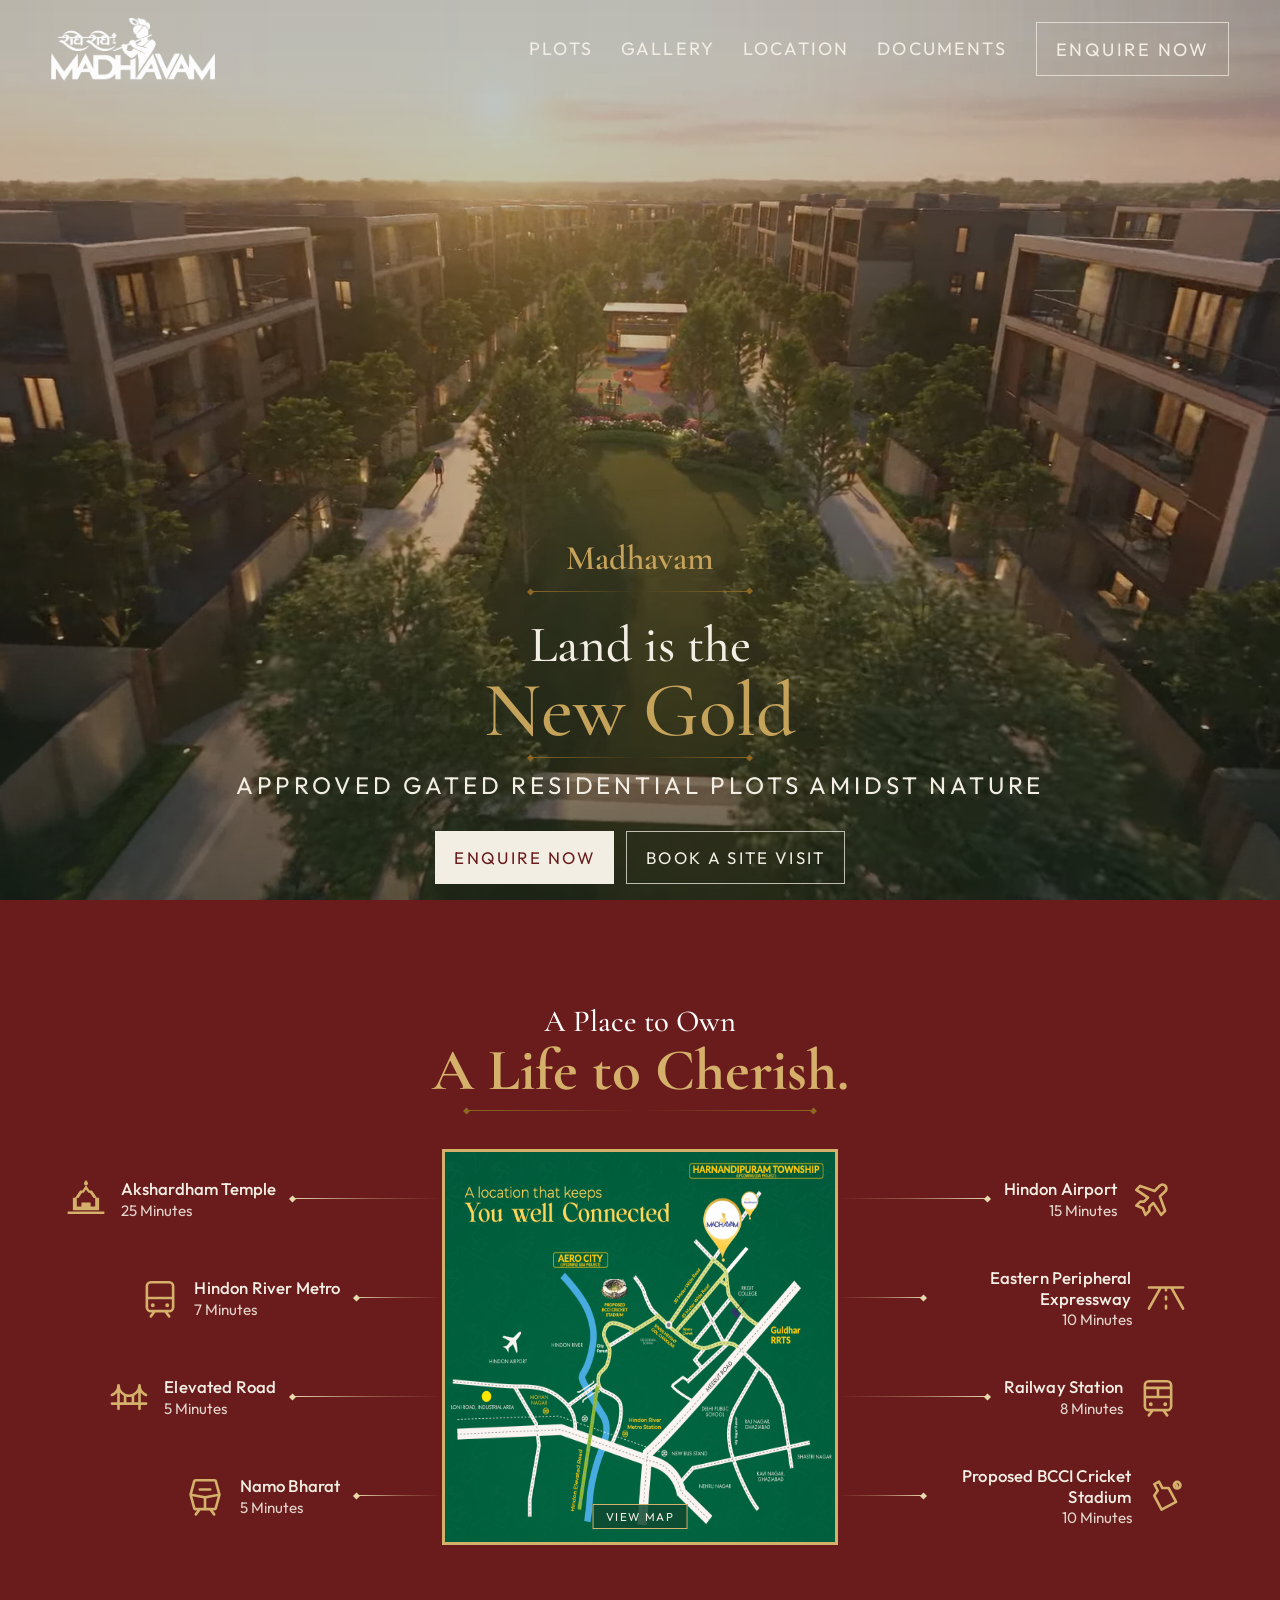
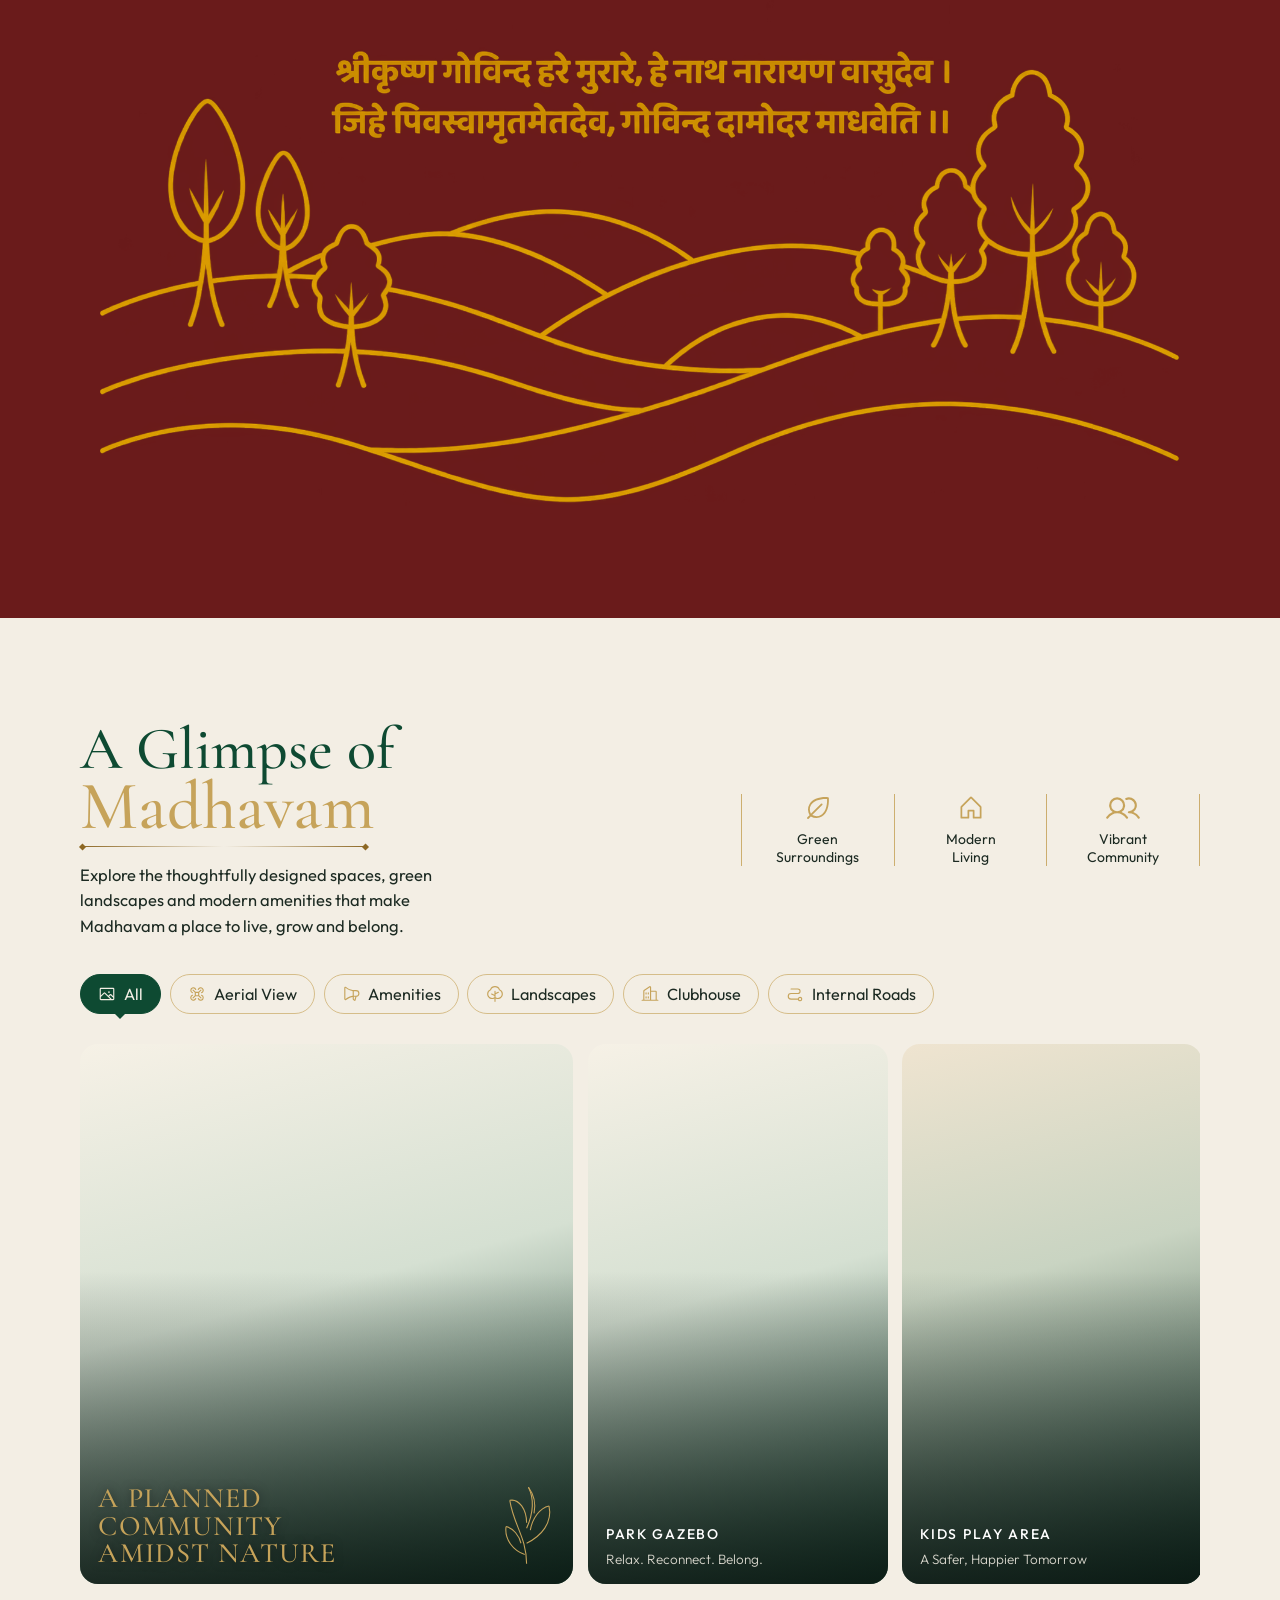
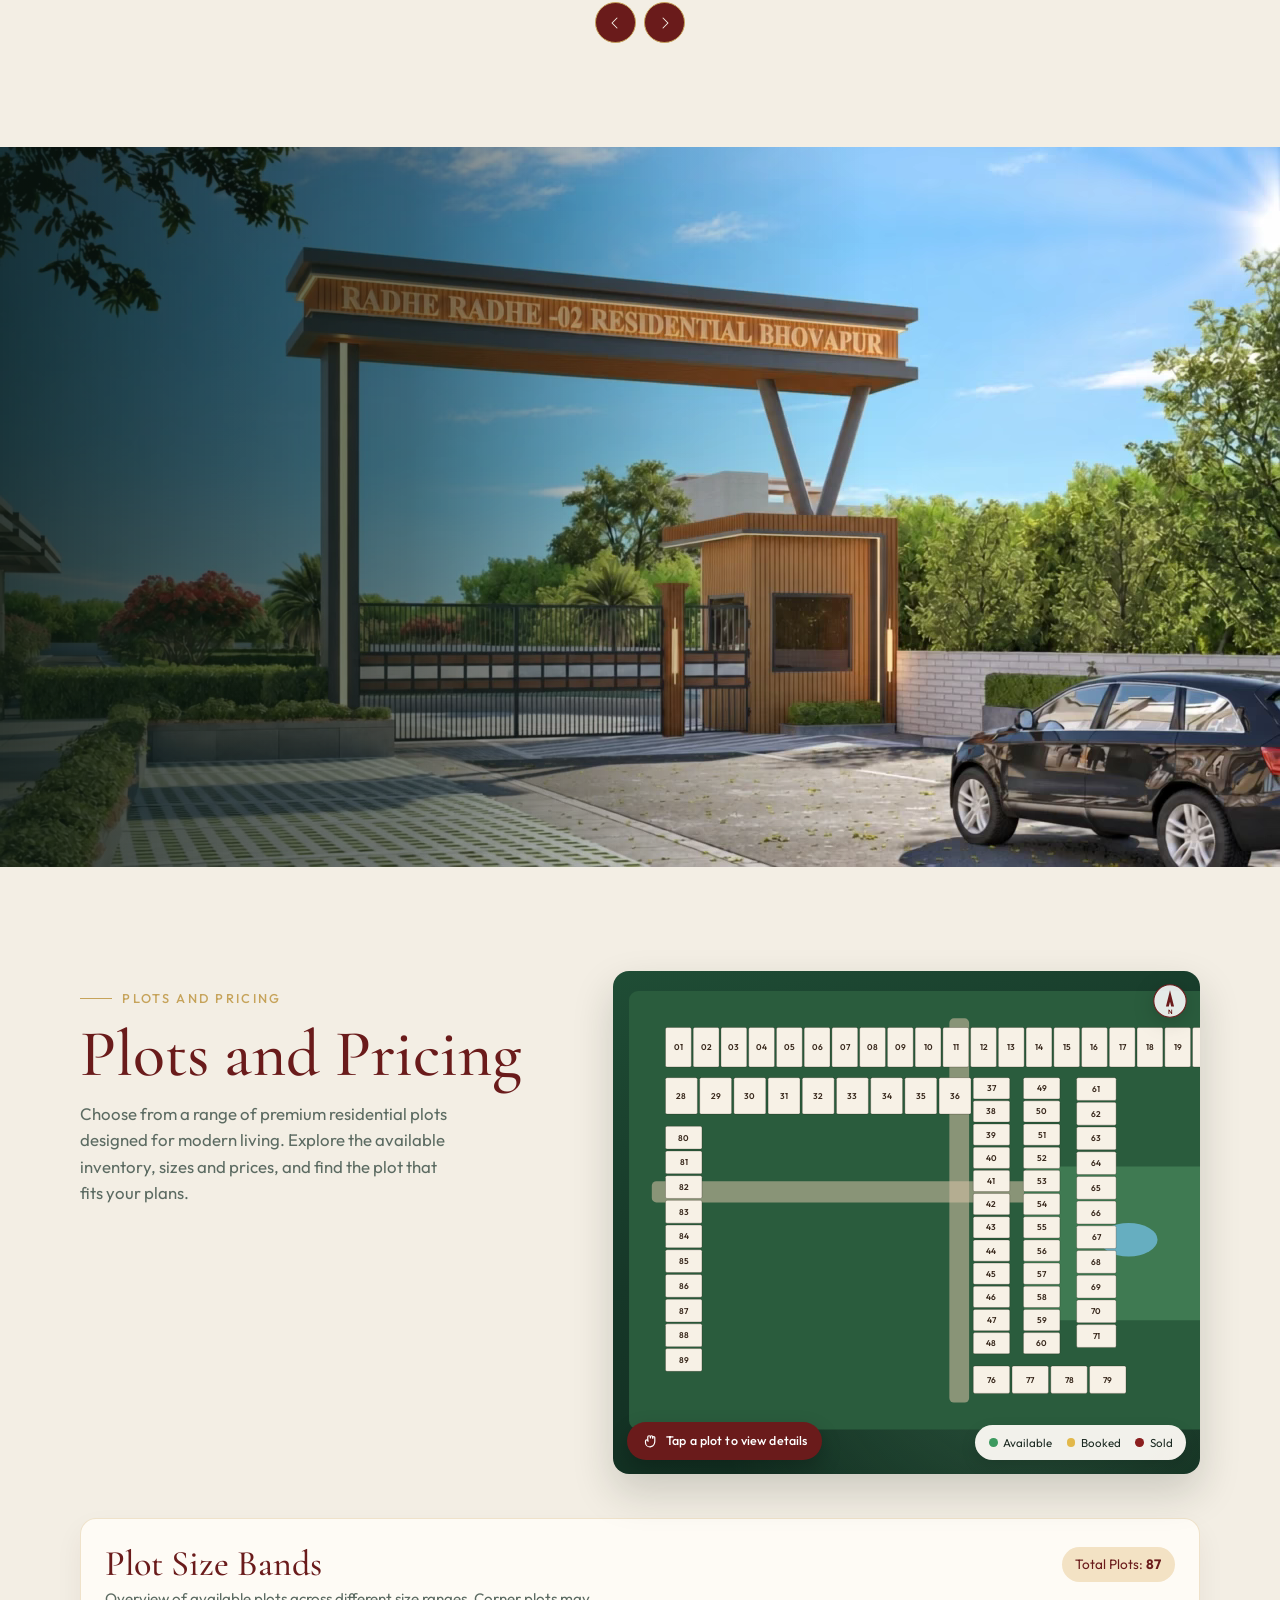
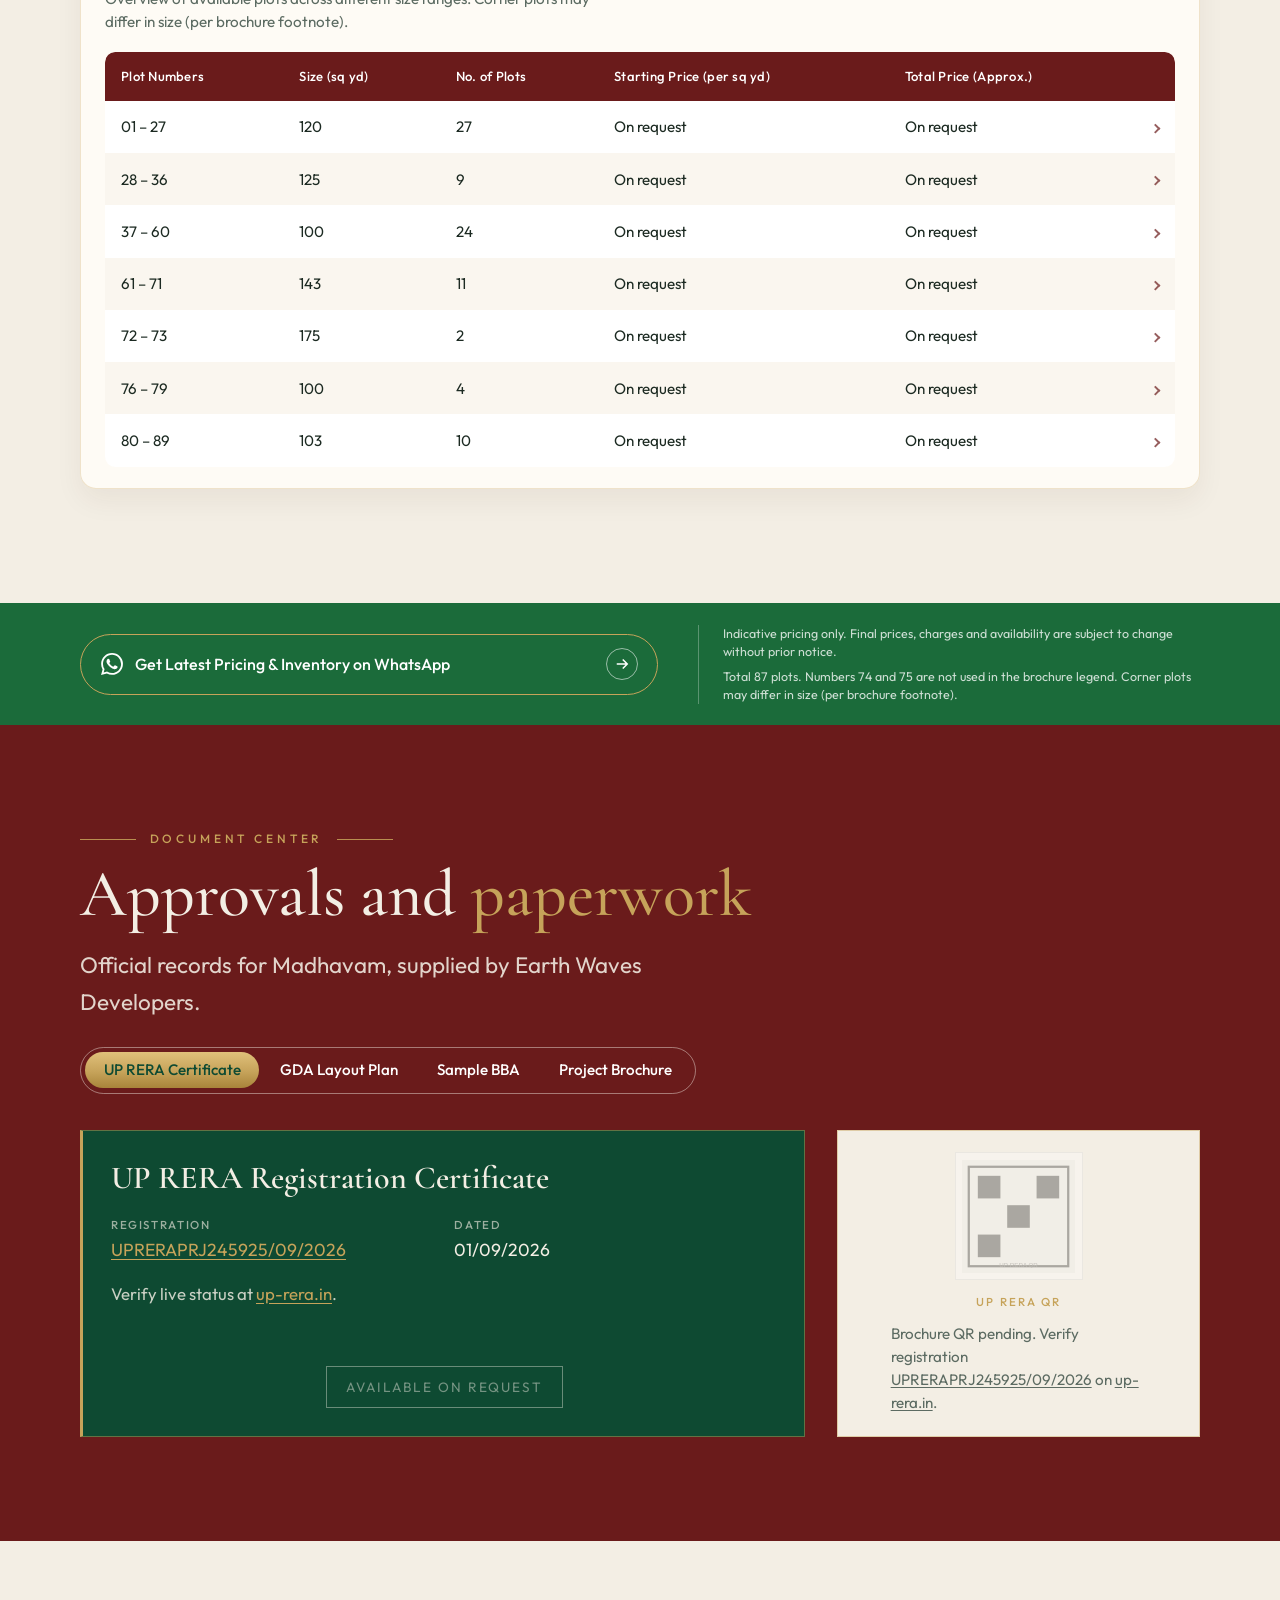
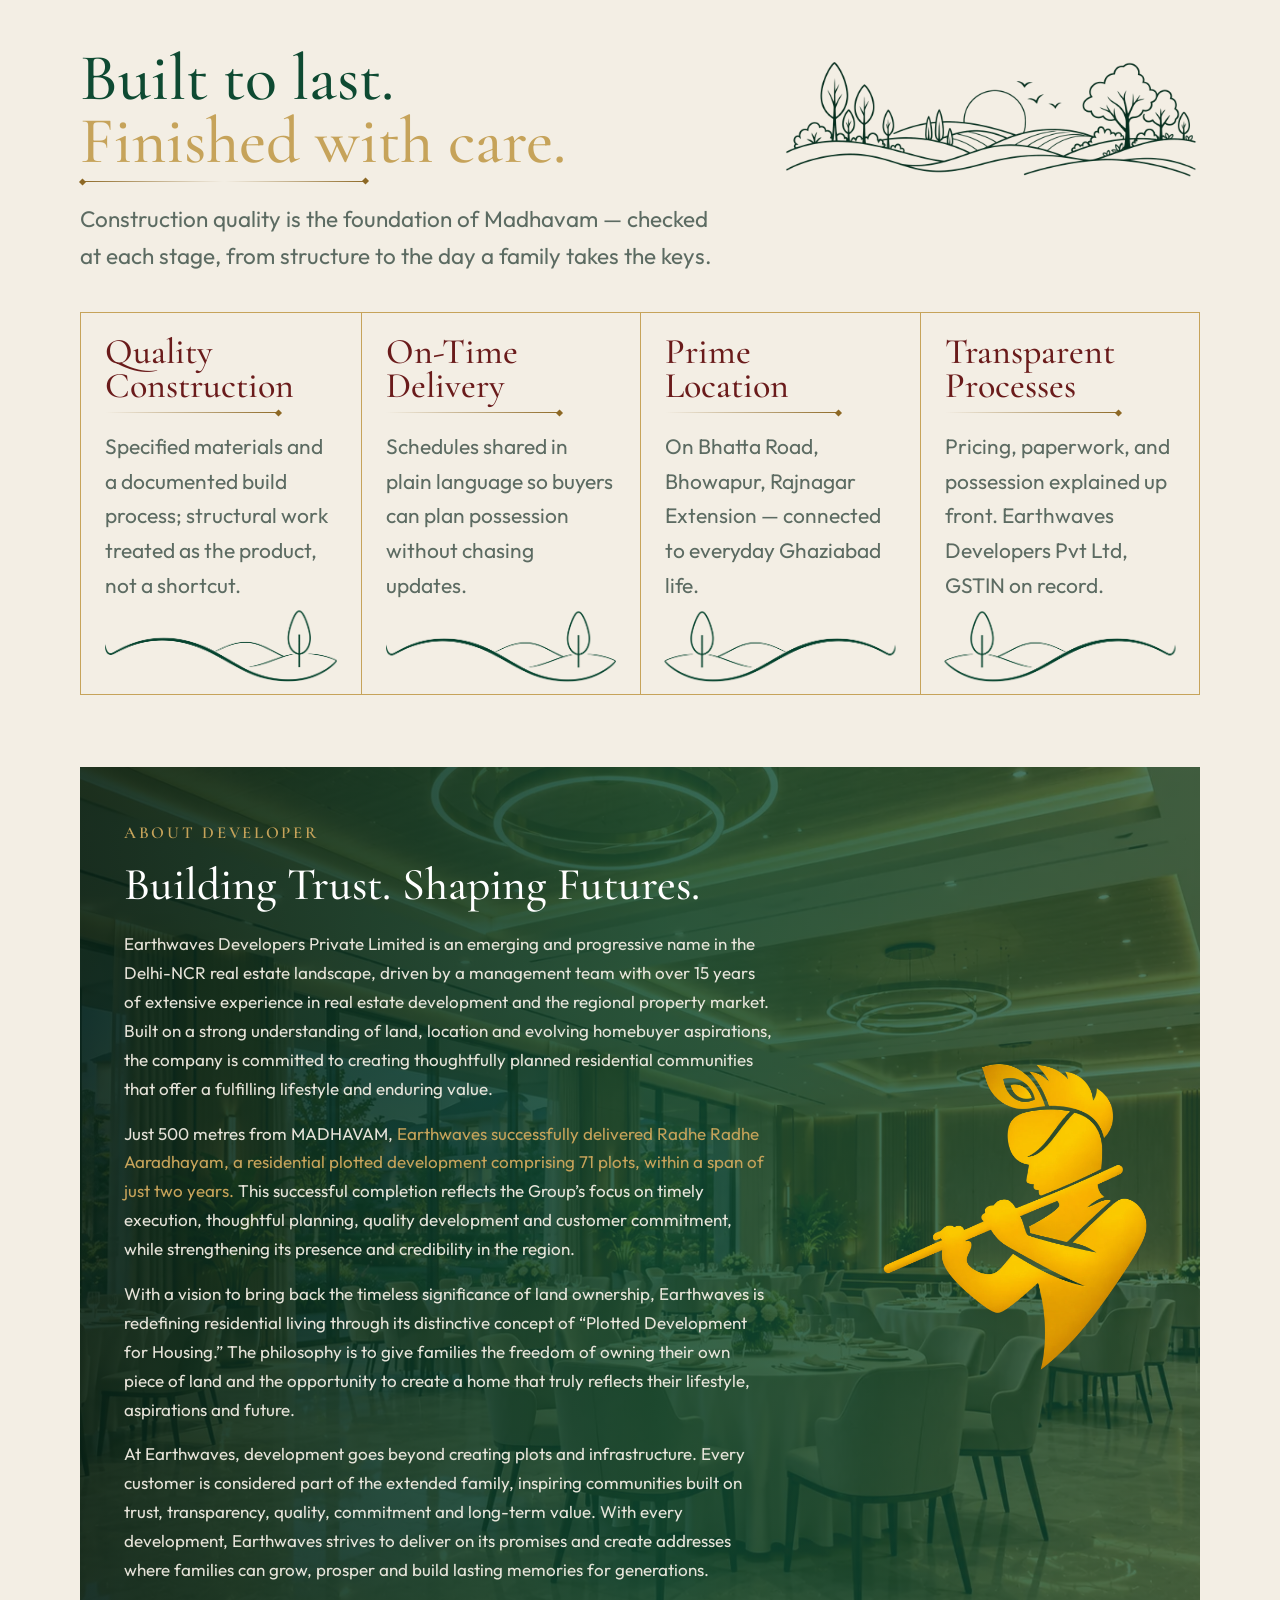
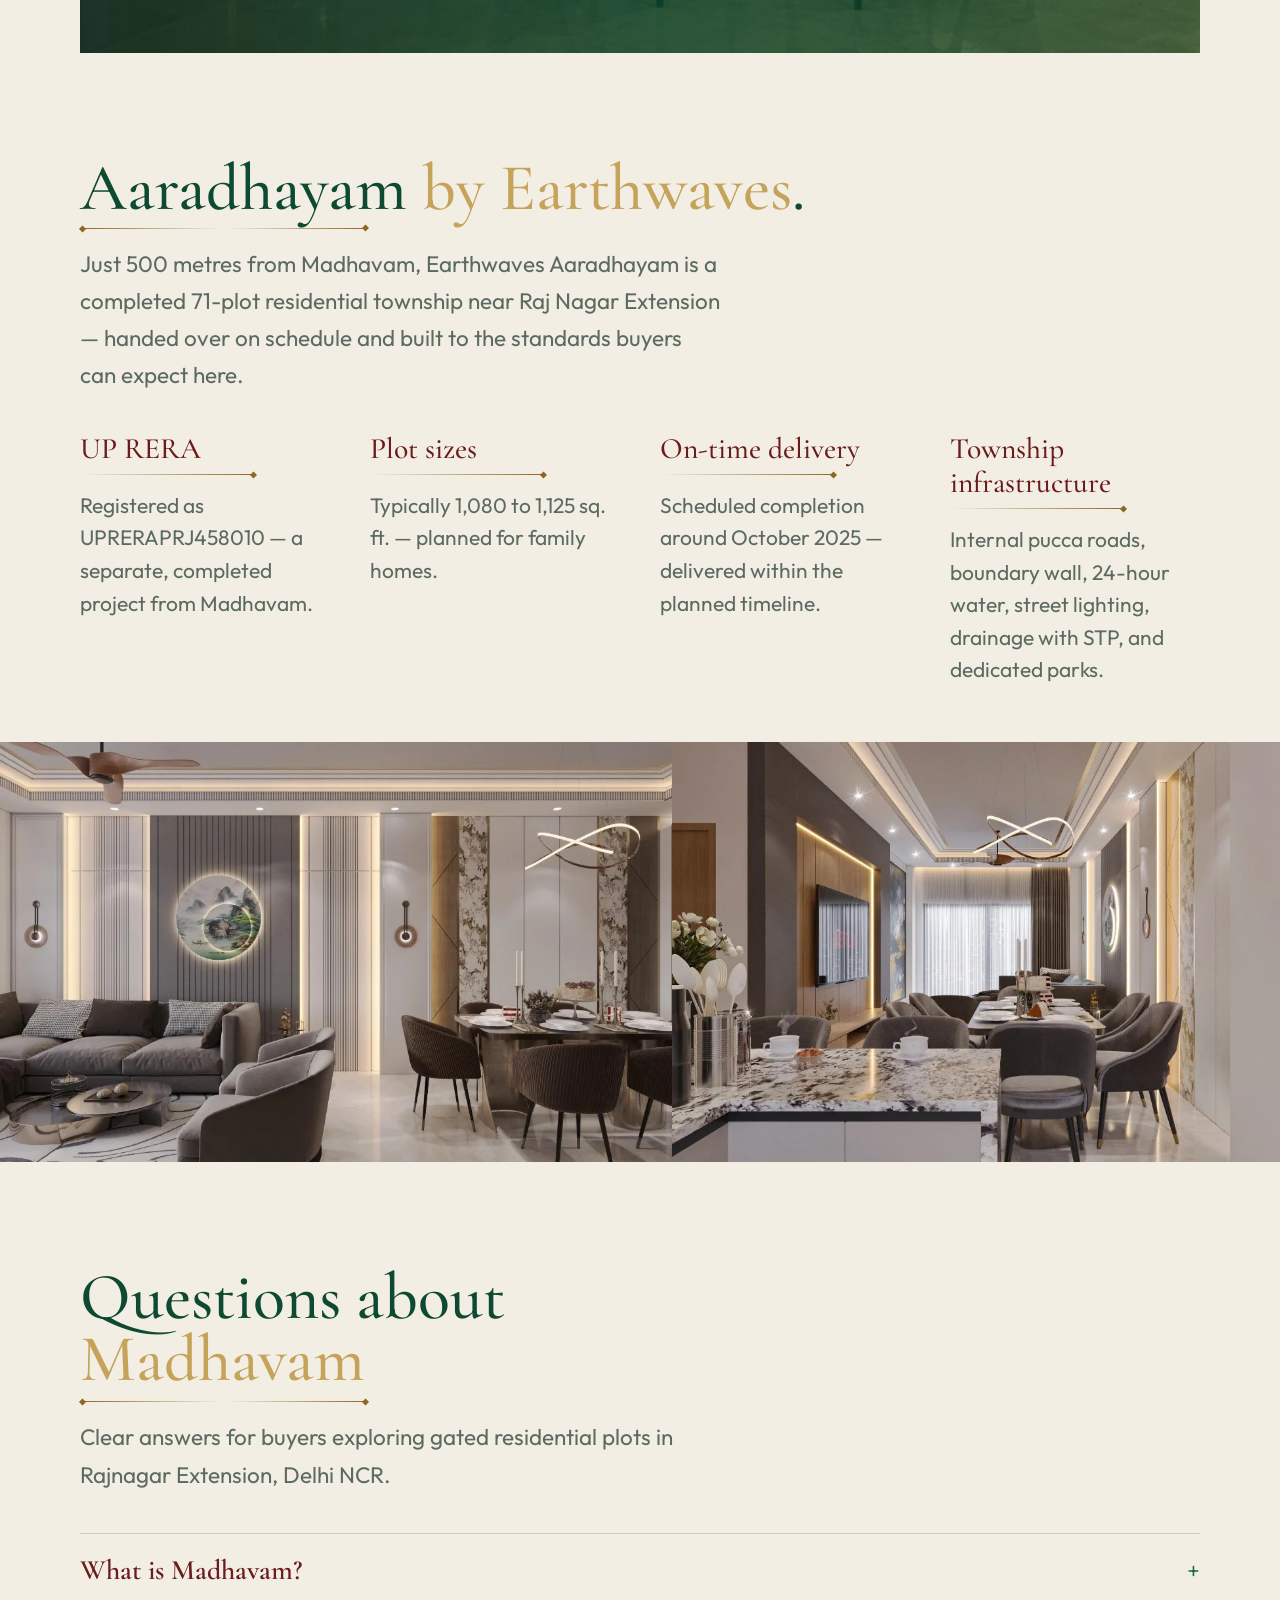
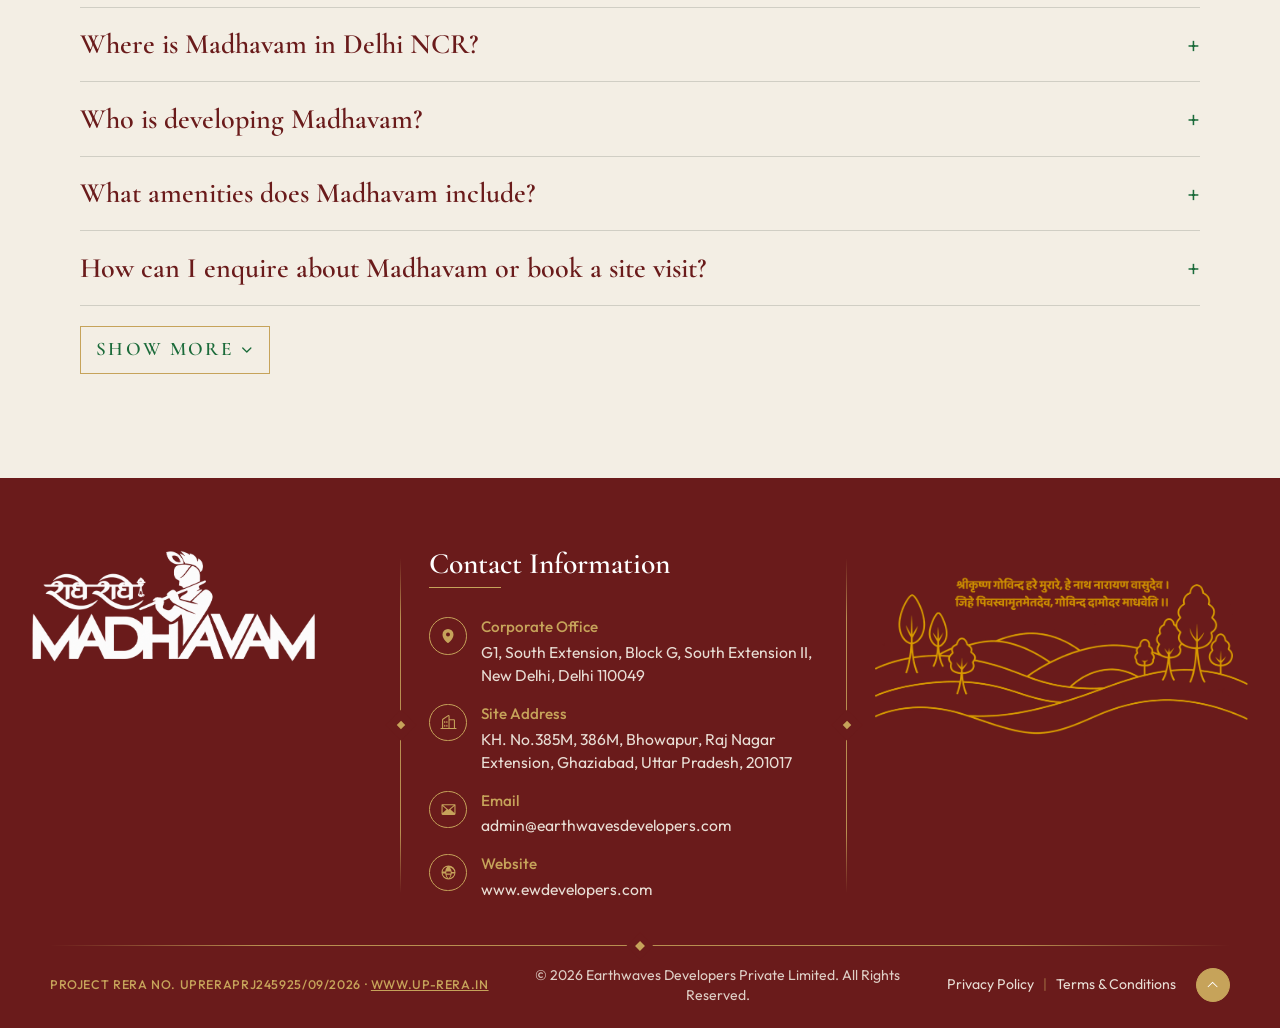
==== commit 5880f486: "aaradhyam new section, + other changes" ====
--- a/index.html
+++ b/index.html
@@ -772,10 +772,7 @@
         <div class="documents-head reveal">
           <p class="documents-kicker">Document Center</p>
           <h2 id="documentsTitle">Approvals and <span class="text-gold">paperwork</span></h2>
-          <div class="title-arrows title-arrows--start" aria-hidden="true">
-            <span class="pillar-arrow pillar-arrow--flip"></span>
-            <span class="pillar-arrow"></span>
-          </div>
+          
           <p class="lead-copy">Official records for Madhavam, supplied by Earth Waves Developers.</p>
           <div class="documents-tabs" role="tablist" aria-label="Project documents">
             <button type="button" class="documents-tab is-active" role="tab" id="docTabRera" aria-selected="true" aria-controls="docPanelRera" data-doc-tab="rera">UP RERA Certificate</button>
@@ -799,10 +796,6 @@
                     <dt>Dated</dt>
                     <dd>01/09/2026</dd>
                   </div>
-                  <div>
-                    <dt>File</dt>
-                    <dd>PDF, size on upload</dd>
-                  </div>
                 </dl>
                 <p class="document-note">Verify live status at <a href="https://www.up-rera.in/" rel="noopener noreferrer">up-rera.in</a>.</p>
                 <span class="document-action is-pending" aria-disabled="true">Available on request</span>
@@ -821,10 +814,6 @@
                     <dt>Dated</dt>
                     <dd>To be confirmed</dd>
                   </div>
-                  <div>
-                    <dt>File</dt>
-                    <dd>PDF, size on upload</dd>
-                  </div>
                 </dl>
                 <p class="document-note">Ghaziabad Development Authority layout approval for Madhavam. Number and date will be published when Earth Waves Developers supplies the file.</p>
                 <span class="document-action is-pending" aria-disabled="true">Available on request</span>
@@ -843,10 +832,6 @@
                     <dt>Dated</dt>
                     <dd>To be confirmed</dd>
                   </div>
-                  <div>
-                    <dt>File</dt>
-                    <dd>PDF, size on upload</dd>
-                  </div>
                 </dl>
                 <p class="document-note">A specimen for reference. It is not an offer to sell and does not form a binding agreement unless executed and registered.</p>
                 <span class="document-action is-pending" aria-disabled="true">Available on request</span>
@@ -865,13 +850,9 @@
                     <dt>Dated</dt>
                     <dd>01/09/2026</dd>
                   </div>
-                  <div>
-                    <dt>File</dt>
-                    <dd>PDF, size on upload</dd>
-                  </div>
                 </dl>
-                <p class="document-note">Official brochure for Madhavam by Earth Waves Developers. A web-ready copy will be linked when supplied.</p>
-                <span class="document-action is-pending" aria-disabled="true">Available on request</span>
+                <p class="document-note">Official brochure for Madhavam by Earth Waves Developers. Scale, amenities, and registration details as published by the developer.</p>
+                <a class="document-action" href="assets/documents/madhavam-brochure.pdf" target="_blank" rel="noopener noreferrer">Download PDF</a>
               </article>
             </div>
           </div>
@@ -957,6 +938,97 @@
             <p class="developer-meta">
               
             </p>
+          </div>
+        </div>
+      </div>
+    </section>
+
+    <section class="paper band aaradhayam" id="track-record" aria-labelledby="aaradhayamTitle">
+      <div class="sheet">
+        <div class="aaradhayam-head reveal">
+          <h2 id="aaradhayamTitle">Aaradhayam <span class="text-gold">by Earthwaves</span>.</h2>
+          <div class="title-arrows title-arrows--start" aria-hidden="true">
+            <span class="pillar-arrow pillar-arrow--flip"></span>
+            <span class="pillar-arrow"></span>
+          </div>
+          <p class="lead-copy">Just 500 metres from Madhavam, Earthwaves Aaradhayam is a completed 71-plot residential township near Raj Nagar Extension — handed over on schedule and built to the standards buyers can expect here.</p>
+        </div>
+        <ul class="aaradhayam-facts reveal">
+          <li>
+            <h3>UP RERA</h3>
+            <span class="pillar-arrow" aria-hidden="true"></span>
+            <p>Registered as UPRERAPRJ458010 — a separate, completed project from Madhavam.</p>
+          </li>
+          <li>
+            <h3>Plot sizes</h3>
+            <span class="pillar-arrow" aria-hidden="true"></span>
+            <p>Typically 1,080 to 1,125 sq. ft. — planned for family homes.</p>
+          </li>
+          <li>
+            <h3>On-time delivery</h3>
+            <span class="pillar-arrow" aria-hidden="true"></span>
+            <p>Scheduled completion around October 2025 — delivered within the planned timeline.</p>
+          </li>
+          <li>
+            <h3>Township infrastructure</h3>
+            <span class="pillar-arrow" aria-hidden="true"></span>
+            <p>Internal pucca roads, boundary wall, 24-hour water, street lighting, drainage with STP, and dedicated parks.</p>
+          </li>
+        </ul>
+      </div>
+      <div class="aaradhayam-marquee reveal" aria-label="Earthwaves Aaradhayam project gallery">
+        <div class="aaradhayam-marquee-track">
+          <div class="aaradhayam-marquee-set">
+            <figure class="aaradhayam-slide">
+              <picture>
+                <source srcset="assets/aaradhayam-living-dining.webp" type="image/webp">
+                <img src="assets/aaradhayam-living-dining.jpg" alt="Aaradhayam living and dining interior" width="1024" height="640" loading="lazy" decoding="async">
+              </picture>
+            </figure>
+            <figure class="aaradhayam-slide">
+              <picture>
+                <source srcset="assets/aaradhayam-kitchen-dining.webp" type="image/webp">
+                <img src="assets/aaradhayam-kitchen-dining.jpg" alt="Aaradhayam kitchen and dining space" width="1024" height="640" loading="lazy" decoding="async">
+              </picture>
+            </figure>
+            <figure class="aaradhayam-slide">
+              <picture>
+                <source srcset="assets/aaradhayam-landscaping.webp" type="image/webp">
+                <img src="assets/aaradhayam-landscaping.jpg" alt="Aaradhayam landscaped walkway at dusk" width="695" height="1024" loading="lazy" decoding="async">
+              </picture>
+            </figure>
+            <figure class="aaradhayam-slide">
+              <picture>
+                <source srcset="assets/aaradhayam-living-lounge.webp" type="image/webp">
+                <img src="assets/aaradhayam-living-lounge.jpg" alt="Aaradhayam open-plan living lounge" width="1024" height="640" loading="lazy" decoding="async">
+              </picture>
+            </figure>
+          </div>
+          <div class="aaradhayam-marquee-set" aria-hidden="true">
+            <figure class="aaradhayam-slide">
+              <picture>
+                <source srcset="assets/aaradhayam-living-dining.webp" type="image/webp">
+                <img src="assets/aaradhayam-living-dining.jpg" alt="" width="1024" height="640" loading="lazy" decoding="async">
+              </picture>
+            </figure>
+            <figure class="aaradhayam-slide">
+              <picture>
+                <source srcset="assets/aaradhayam-kitchen-dining.webp" type="image/webp">
+                <img src="assets/aaradhayam-kitchen-dining.jpg" alt="" width="1024" height="640" loading="lazy" decoding="async">
+              </picture>
+            </figure>
+            <figure class="aaradhayam-slide">
+              <picture>
+                <source srcset="assets/aaradhayam-landscaping.webp" type="image/webp">
+                <img src="assets/aaradhayam-landscaping.jpg" alt="" width="695" height="1024" loading="lazy" decoding="async">
+              </picture>
+            </figure>
+            <figure class="aaradhayam-slide">
+              <picture>
+                <source srcset="assets/aaradhayam-living-lounge.webp" type="image/webp">
+                <img src="assets/aaradhayam-living-lounge.jpg" alt="" width="1024" height="640" loading="lazy" decoding="async">
+              </picture>
+            </figure>
           </div>
         </div>
       </div>
@@ -1063,7 +1135,6 @@
             <img src="assets/hero.png" alt="Radhe Radhe Madhavam" width="1547" height="612">
           </picture>
         </a>
-        <p class="footer-tagline">Building vibrant communities with thoughtful design, modern amenities and a greener tomorrow.</p>
       </div>
 
       <div class="footer-vrule" aria-hidden="true"></div>
--- a/css/style.css
+++ b/css/style.css
@@ -790,6 +790,10 @@
 .gallery-card:nth-child(4) .gallery-media { background: linear-gradient(170deg, #e7efe4 0%, #d8c7a4 38%, #1a3328 100%); }
 .gallery-card:nth-child(5) .gallery-media { background: linear-gradient(165deg, #f7f3ea 0%, #9fb89a 36%, #0e4a32 100%); }
 
+.gallery-card.is-placeholder .gallery-media {
+  background: #0e4a32;
+}
+
 .gallery-media picture {
   display: block;
   width: 100%;
@@ -1954,6 +1958,124 @@
   }
 }
 
+/* Aaradhayam track record */
+
+.aaradhayam-head h2 {
+  margin-bottom: 0.35rem;
+  color: #0E4A32;
+}
+
+.aaradhayam-head .title-arrows {
+  margin: 0.5rem 0 1rem;
+  width: min(100%, 18rem);
+}
+
+.aaradhayam-head .lead-copy {
+  margin-bottom: 2.4rem;
+}
+
+.aaradhayam-facts {
+  display: grid;
+  grid-template-columns: repeat(auto-fit, minmax(220px, 1fr));
+  gap: 2rem 2.5rem;
+  list-style: none;
+  margin: 0;
+  padding: 0;
+}
+
+.aaradhayam-facts li {
+  min-width: 0;
+}
+
+.aaradhayam-facts h3 {
+  margin: 0 0 0.55rem;
+  font-size: clamp(1.5rem, 2.8vw, 1.85rem);
+  color: var(--burgundy);
+  line-height: 1.15;
+}
+
+.aaradhayam-facts .pillar-arrow {
+  margin-bottom: 0.85rem;
+}
+
+.aaradhayam-facts p {
+  margin: 0;
+  font-size: 21px;
+  color: var(--muted);
+  line-height: 1.55;
+}
+
+.aaradhayam-marquee {
+  width: 100%;
+  margin-top: clamp(2.25rem, 5vw, 3.5rem);
+  overflow: hidden;
+}
+
+.aaradhayam-marquee-track {
+  display: flex;
+  width: max-content;
+  will-change: transform;
+  animation: aaradhayam-marquee 60s linear infinite;
+}
+
+.aaradhayam-marquee:hover .aaradhayam-marquee-track,
+.aaradhayam-marquee:focus-within .aaradhayam-marquee-track {
+  animation-play-state: paused;
+}
+
+.aaradhayam-marquee-set {
+  display: flex;
+  flex: 0 0 auto;
+}
+
+.aaradhayam-slide {
+  flex: 0 0 auto;
+  margin: 0;
+  height: clamp(220px, 34vw, 420px);
+}
+
+.aaradhayam-slide picture {
+  display: block;
+  height: 100%;
+}
+
+.aaradhayam-slide img {
+  display: block;
+  height: 100%;
+  width: auto;
+  object-fit: cover;
+}
+
+@keyframes aaradhayam-marquee {
+  from { transform: translateX(0); }
+  to { transform: translateX(-50%); }
+}
+
+@media (prefers-reduced-motion: reduce) {
+  .aaradhayam-marquee {
+    overflow-x: auto;
+    -webkit-overflow-scrolling: touch;
+  }
+
+  .aaradhayam-marquee-track {
+    animation: none;
+  }
+
+  .aaradhayam-marquee-set[aria-hidden="true"] {
+    display: none;
+  }
+}
+
+@media (max-width: 768px) {
+  .aaradhayam-facts p {
+    font-size: 16px;
+  }
+
+  .aaradhayam-slide {
+    height: clamp(180px, 48vw, 280px);
+  }
+}
+
 /* FAQ (AEO) */
 
 .faq h2 {
@@ -2072,6 +2194,9 @@
 .documents {
   background-color: var(--burgundy);
   color: #f3eee4;
+}
+#documentsTitle {
+  margin-bottom: 1.3rem;
 }
 
 .documents-head {
@@ -2168,7 +2293,13 @@
 .documents-body {
   display: grid;
   gap: 1.75rem;
-  align-items: start;
+  align-items: stretch;
+}
+
+.documents-panels,
+.documents-panel {
+  height: 100%;
+  min-height: 0;
 }
 
 .documents-panel[hidden] {
@@ -2176,11 +2307,15 @@
 }
 
 .document-card {
+  display: flex;
+  flex-direction: column;
+  height: 100%;
+  min-height: 100%;
   padding: 1.5rem 1.35rem 1.5rem 1.45rem;
   border: 1px solid rgba(198, 163, 90, 0.45);
   border-left: 3px solid var(--gold);
-  background: var(--cream);
-  color: var(--ink);
+  background: #0e4a32;
+  color: #f3eee4;
 }
 
 .document-name {
@@ -2189,7 +2324,7 @@
   font-size: clamp(1.55rem, 3vw, 2rem);
   font-weight: 600;
   line-height: 1.2;
-  color: #0E4A32;
+  color: #f3eee4;
 }
 
 .document-meta {
@@ -2204,7 +2339,7 @@
 
 .document-meta dt {
   margin: 0 0 0.2rem;
-  color: var(--muted);
+  color: rgba(243, 238, 228, 0.62);
   font-size: 0.72rem;
   font-weight: 500;
   letter-spacing: 0.14em;
@@ -2213,37 +2348,39 @@
 
 .document-meta dd {
   margin: 0;
-  color: var(--ink);
+  color: #f3eee4;
   font-size: clamp(0.95rem, 2vw, 1.1rem);
   line-height: 1.4;
 }
 
 .document-meta a {
-  color: inherit;
+  color: var(--gold);
   text-underline-offset: 0.15em;
 }
 
-.document-meta a:hover { color: var(--burgundy); }
+.document-meta a:hover { color: #e0c07a; }
 
 .document-note {
   margin: 0 0 1.35rem;
   max-width: 36rem;
-  color: var(--muted);
+  color: rgba(243, 238, 228, 0.82);
   font-size: clamp(0.95rem, 2vw, 1.05rem);
   line-height: 1.55;
 }
 
 .document-note a {
-  color: inherit;
+  color: var(--gold);
   text-underline-offset: 0.15em;
 }
 
-.document-note a:hover { color: var(--burgundy); }
+.document-note a:hover { color: #e0c07a; }
 
 .document-action {
   display: inline-flex;
   align-items: center;
   justify-content: center;
+  align-self: center;
+  margin-top: auto;
   padding: 0.75rem 1.2rem;
   border: 1px solid var(--gold);
   background: linear-gradient(180deg, #e0c07a 0%, var(--gold) 55%, #a8843a 100%);
@@ -2269,9 +2406,9 @@
 }
 
 .document-action.is-pending {
-  border-color: rgba(28, 42, 34, 0.45);
+  border-color: rgba(243, 238, 228, 0.4);
   background: transparent;
-  color: rgba(28, 42, 34, 0.45);
+  color: rgba(243, 238, 228, 0.45);
   filter: none;
   cursor: default;
   pointer-events: none;
@@ -2279,7 +2416,7 @@
 
 .documents-rera {
   display: grid;
-  justify-items: start;
+  justify-items: center;
   gap: 0.75rem;
   padding: 1.35rem 1.25rem;
   border: 1px solid rgba(198, 163, 90, 0.45);
@@ -2347,7 +2484,7 @@
   }
 
   .document-meta {
-    grid-template-columns: repeat(3, minmax(0, 1fr));
+    grid-template-columns: repeat(2, minmax(0, 1fr));
   }
 
   .document-card {
@@ -2480,14 +2617,6 @@
   width: auto;
   max-width: min(420px, 82vw);
   object-fit: contain;
-}
-
-.footer-tagline {
-  margin: 0;
-  max-width: 22rem;
-  font-size: 1.05rem;
-  line-height: 1.55;
-  color: rgba(243, 238, 228, 0.92);
 }
 
 .footer-vrule {
@@ -2762,11 +2891,6 @@
     height: 112px;
   }
 
-  .footer-tagline {
-    max-width: 17.5rem;
-    font-size: 1.05rem;
-  }
-
   .footer-vrule {
     display: block;
     position: relative;
@@ -2895,6 +3019,7 @@
   .hero-line,
   .lead-copy,
   .pillar-grid p,
+  .aaradhayam-facts p,
   .contact-facts span,
   .contact-facts p {
     font-size: 21px;
@@ -2973,6 +3098,7 @@
   .hero-line,
   .lead-copy,
   .pillar-grid p,
+  .aaradhayam-facts p,
   .contact-facts span,
   .contact-facts p {
     font-size: 16px;
@@ -3109,6 +3235,8 @@
 .plots {
   position: relative;
   overflow: clip;
+  margin-bottom: 0;
+  padding-bottom: 0;
 }
 
 .plots-sheet {
@@ -3490,7 +3618,7 @@
   border-radius: 0.65rem;
   background: rgba(255, 252, 247, 0.7);
   border: 1px solid rgba(198, 163, 90, 0.22);
-  color: var(--muted);
+  color: var(--black);
   font-size: 0.9rem;
   line-height: 1.4;
 }
@@ -3499,7 +3627,7 @@
   content: "";
   position: absolute;
   left: 0.75rem;
-  top: 1.05rem;
+  top: 1.2rem;
   width: 0.4rem;
   height: 0.4rem;
   border-radius: 50%;
@@ -3508,7 +3636,7 @@
 
 .plots-cta {
   margin-top: 2.75rem;
-  background: var(--burgundy);
+  background: var(--green-word);
   color: #fff;
 }
 
@@ -3526,7 +3654,7 @@
   gap: 0.75rem;
   justify-content: space-between;
   padding: 0.85rem 1.15rem 0.85rem 1.25rem;
-  border: 1.5px solid rgba(255, 255, 255, 0.55);
+  border: 1.5px solid var(--gold);
   border-radius: 999px;
   color: #fff;
   text-decoration: none;
@@ -3537,8 +3665,8 @@
 
 .plots-wa-btn:hover,
 .plots-wa-btn:focus-visible {
-  background: rgba(255, 255, 255, 0.08);
-  border-color: #fff;
+  background: var(--gold);
+  border-color: var(--cream-deep);
   outline: none;
 }
 
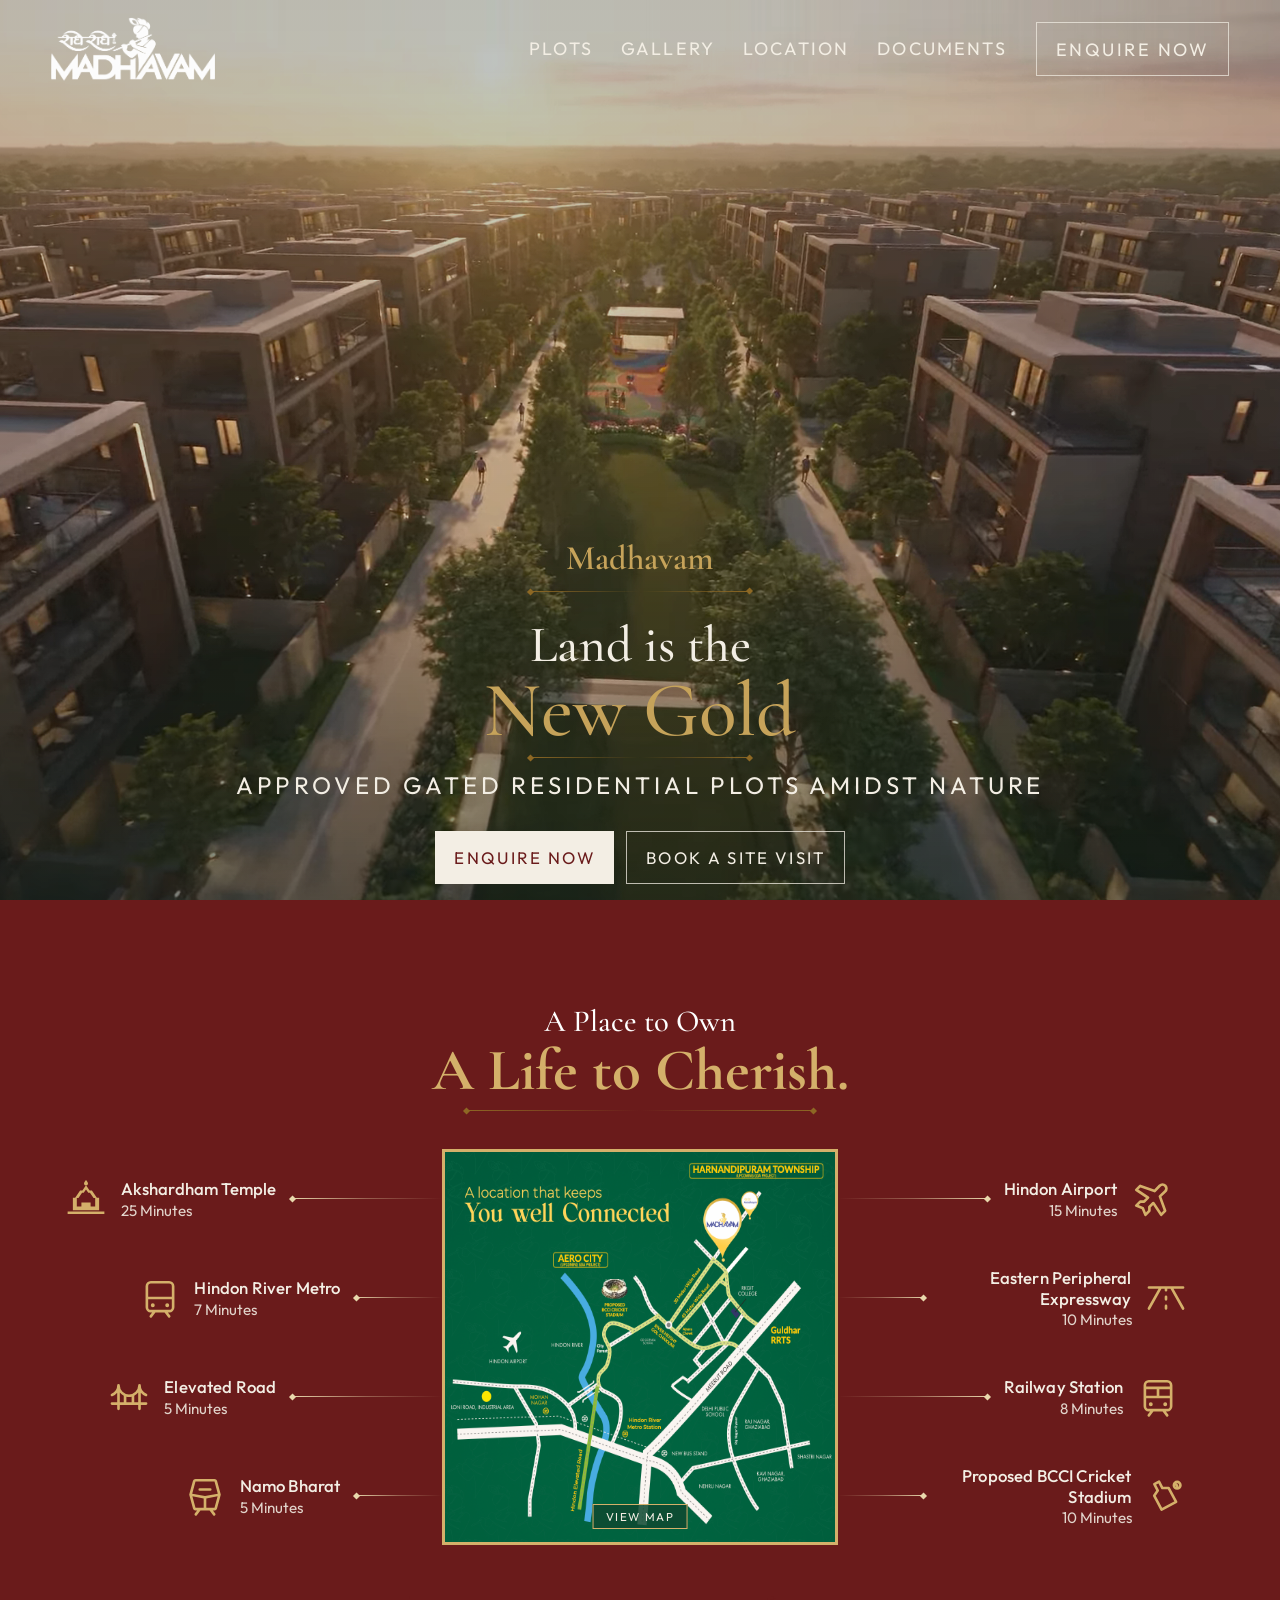
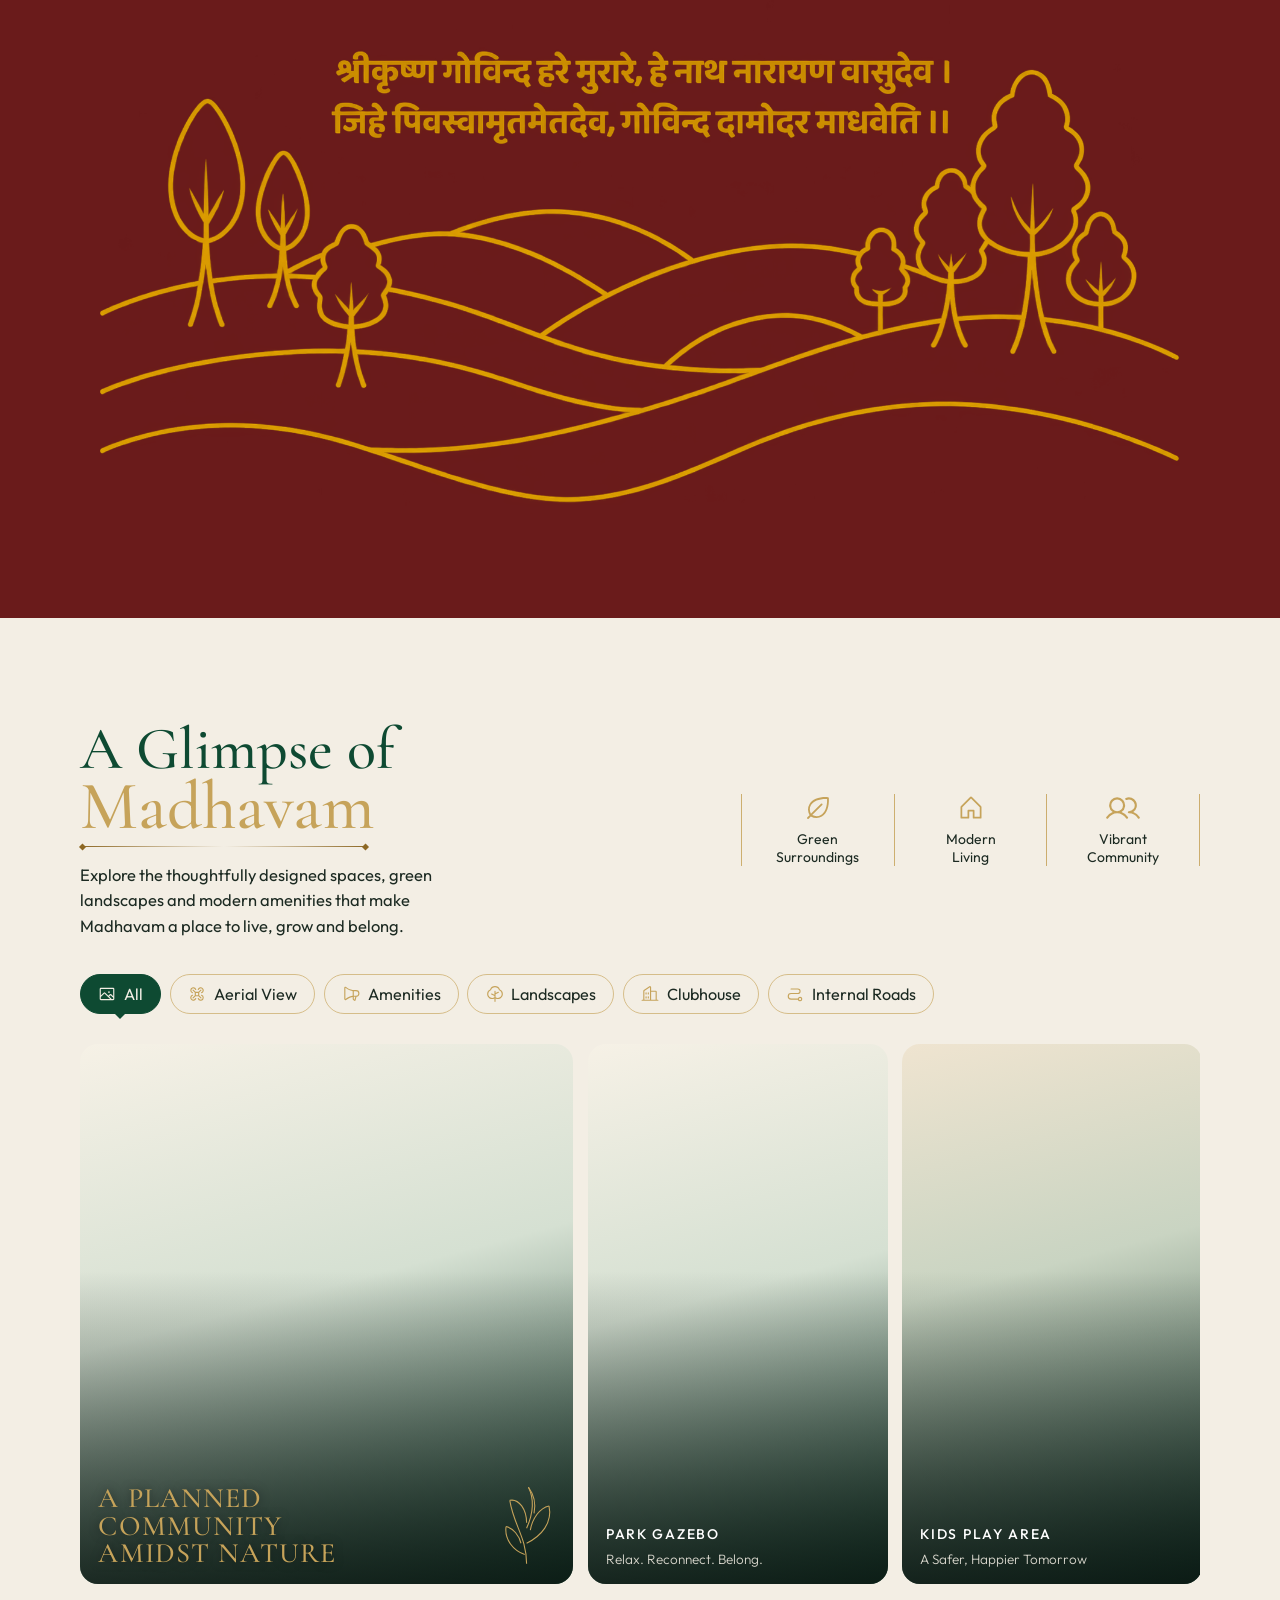
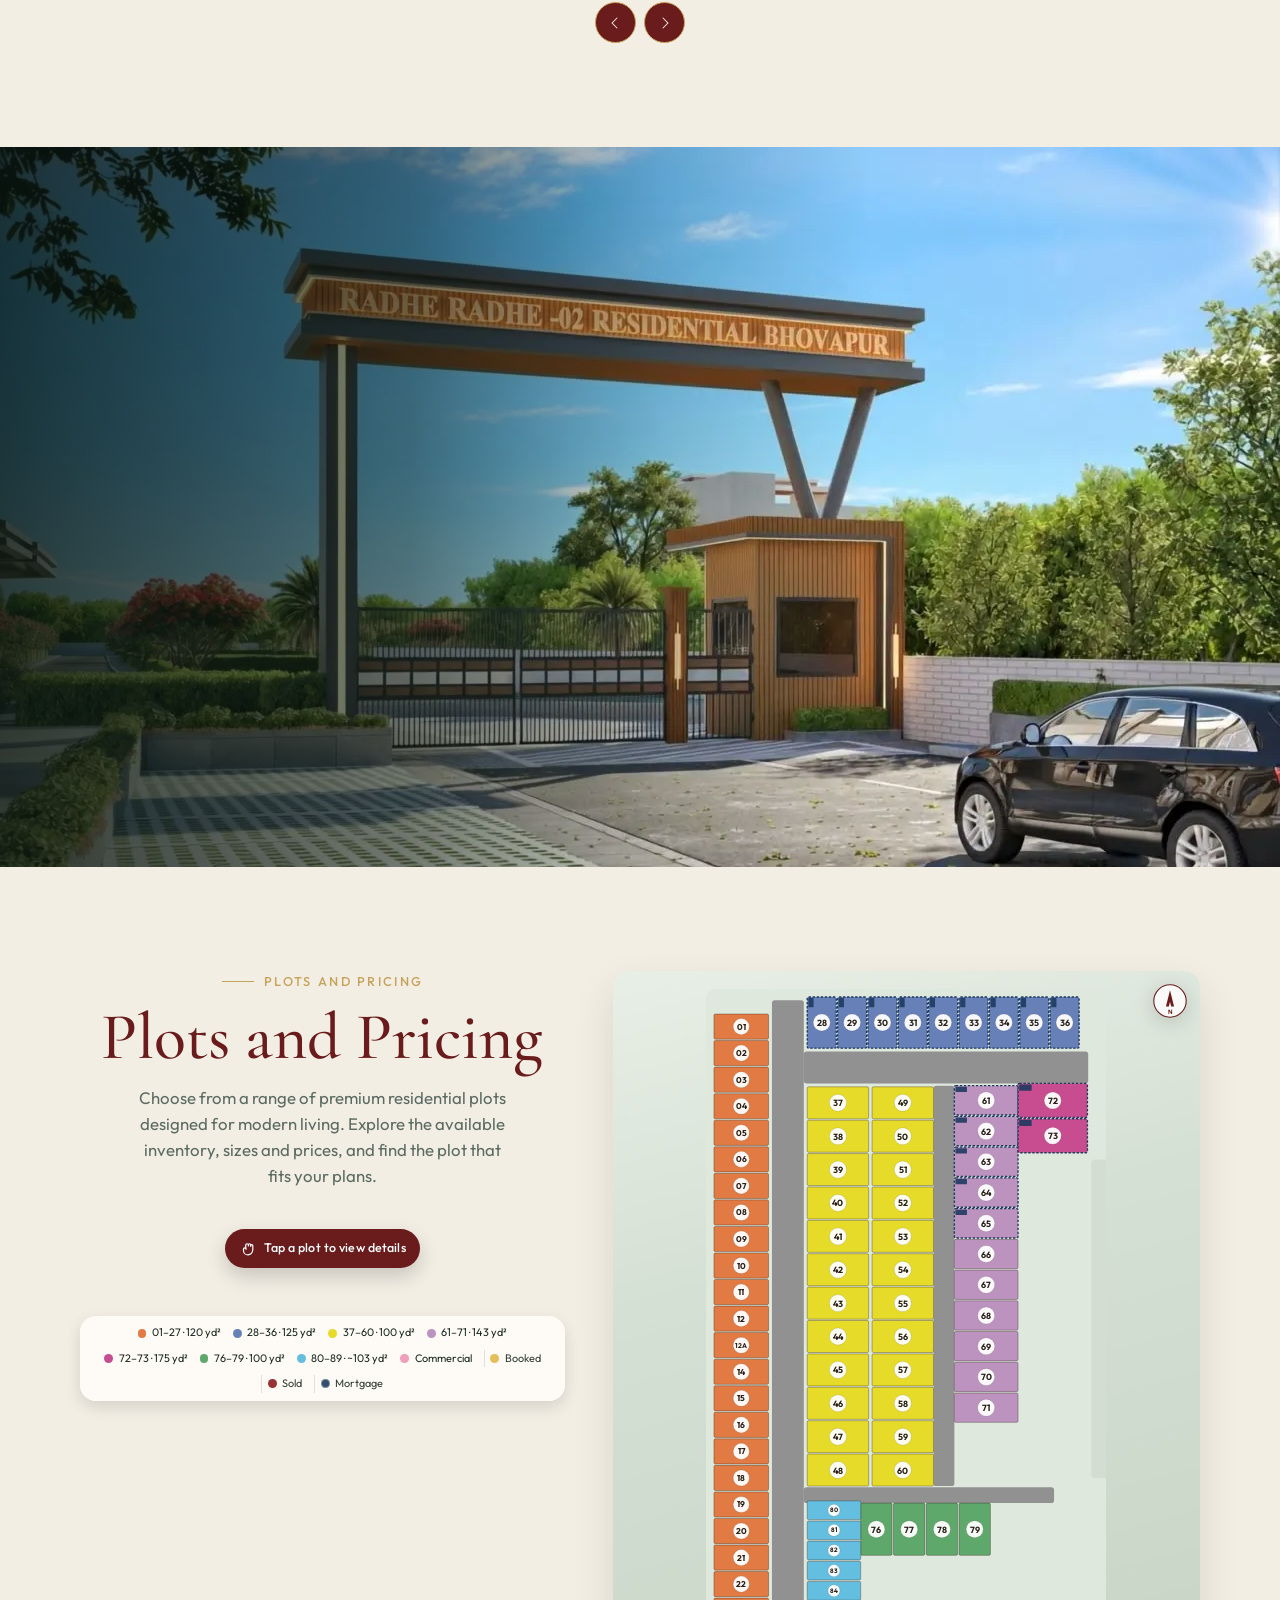
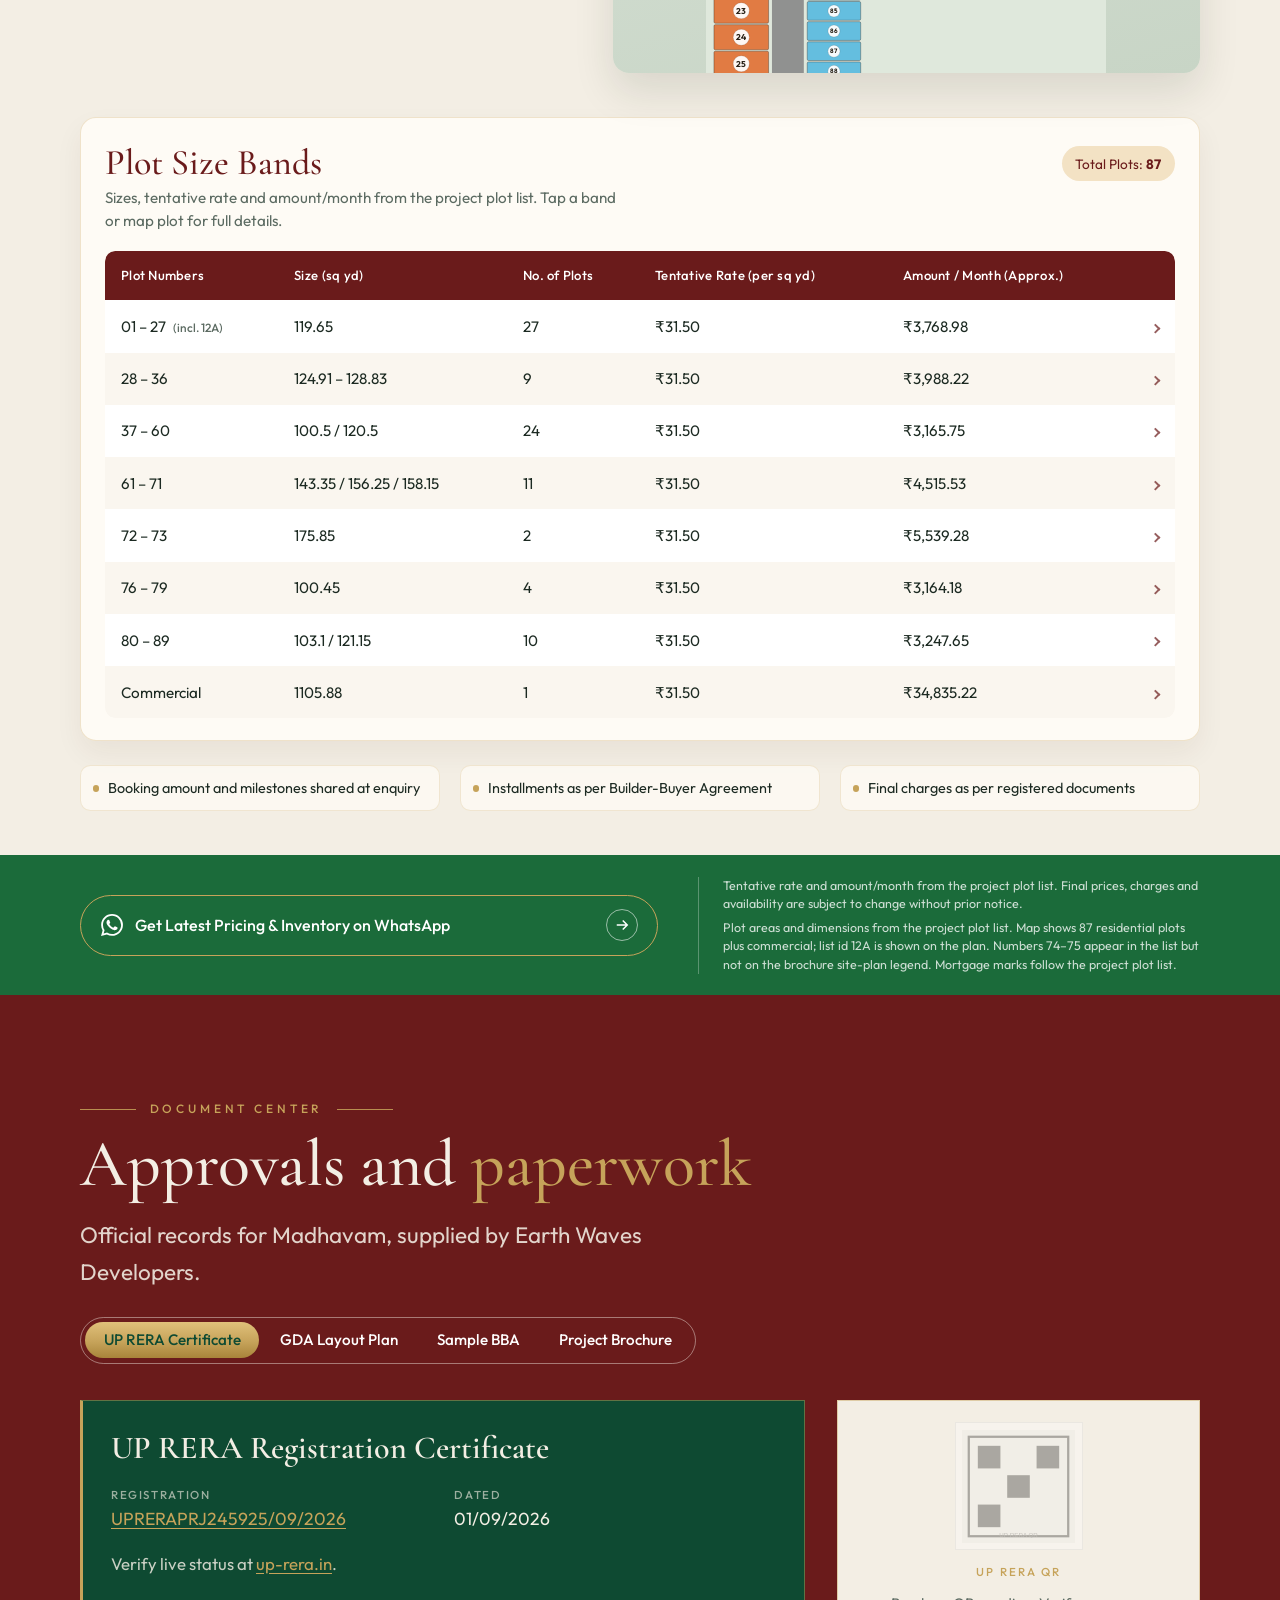
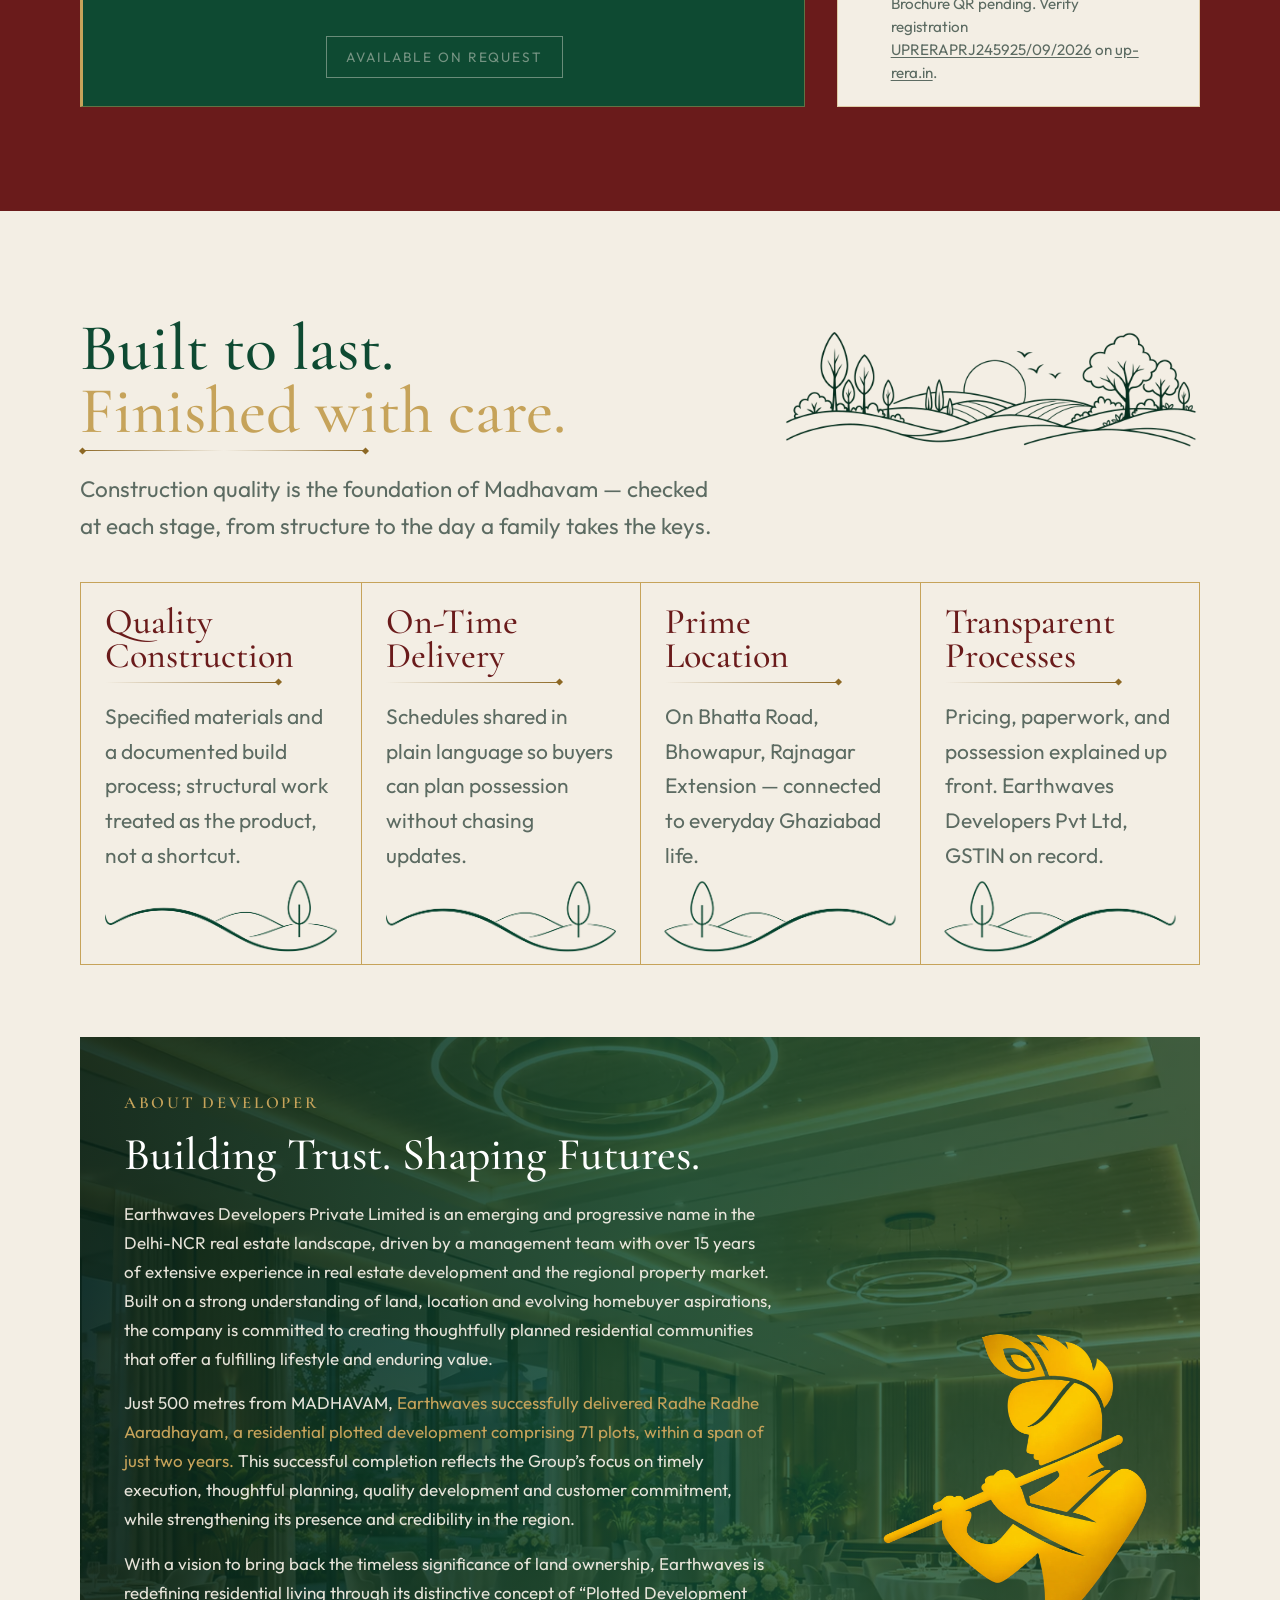
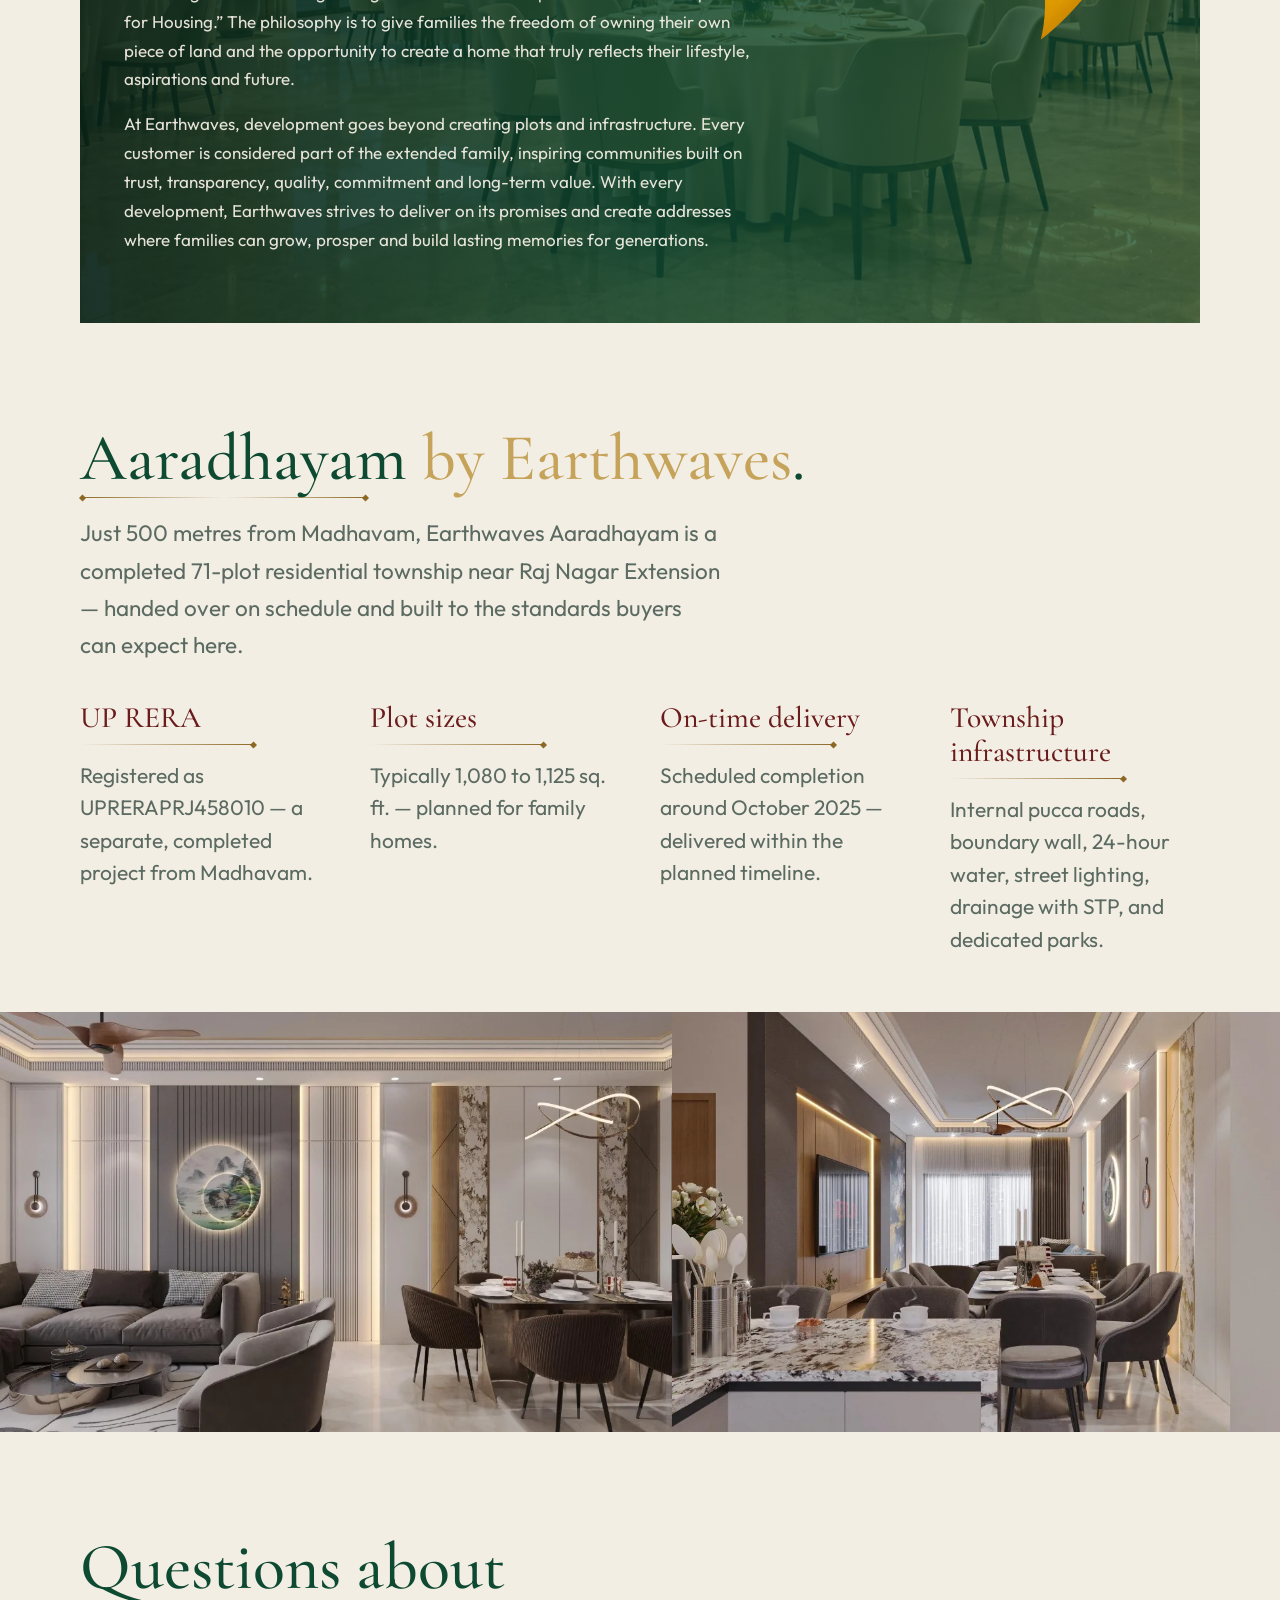
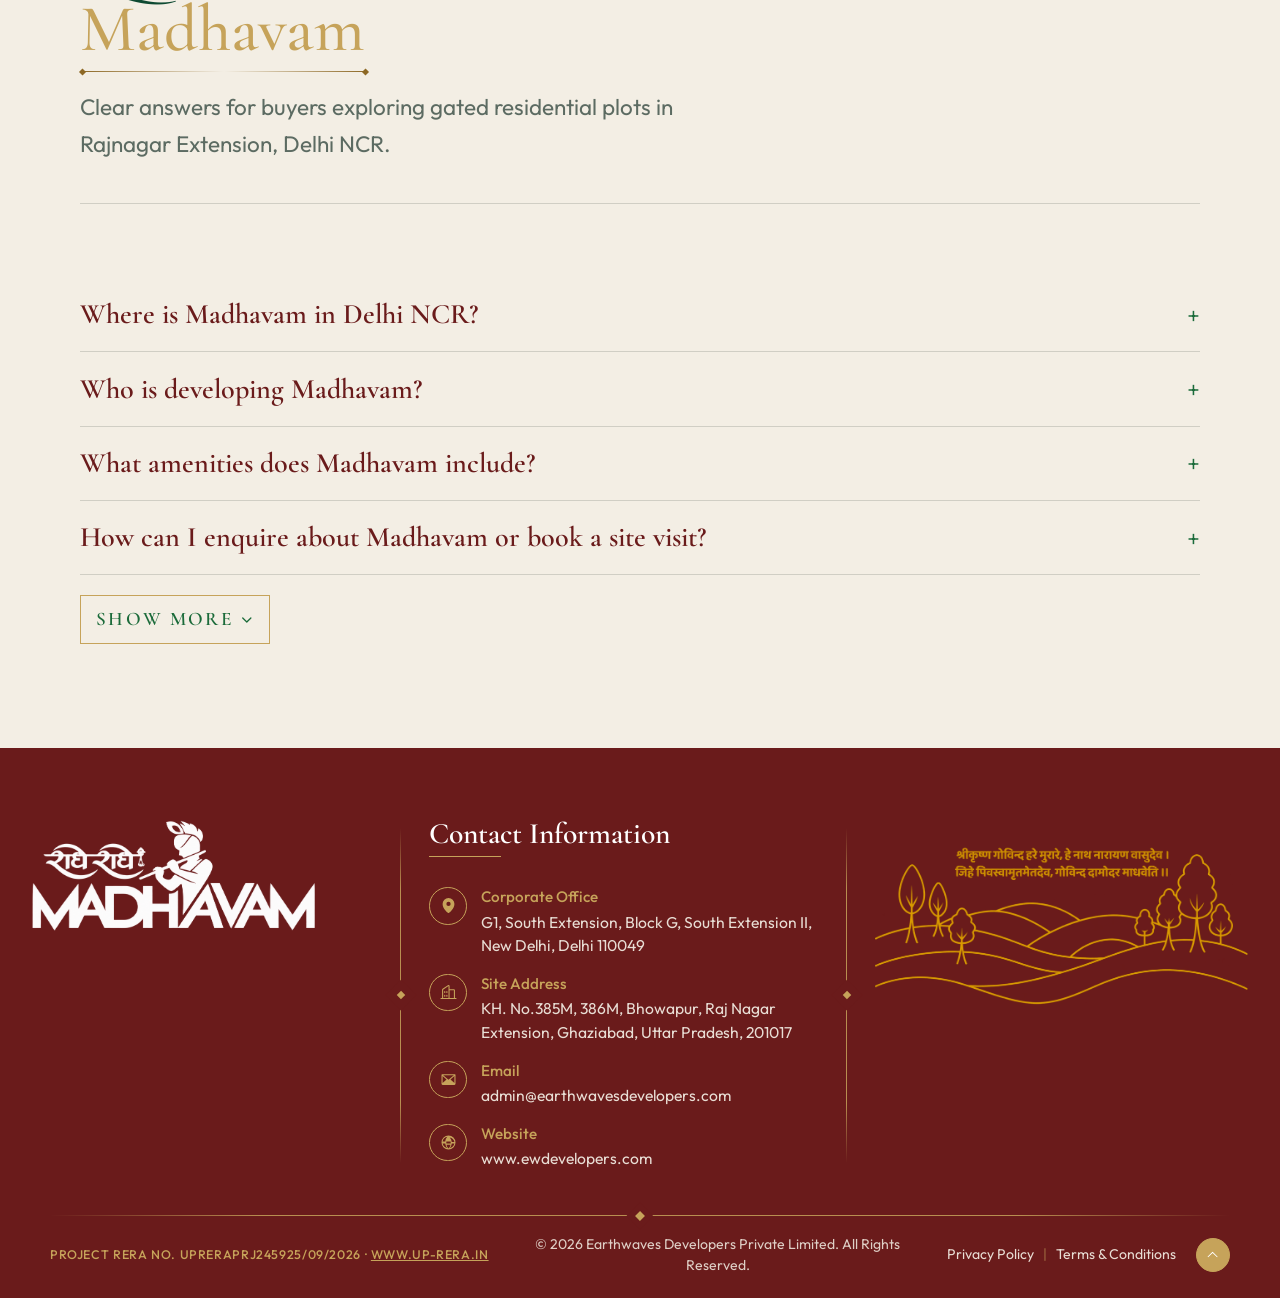
==== commit 2186c990: "admin panel and db connection and footer is left" ====
--- a/index.html
+++ b/index.html
@@ -249,7 +249,7 @@
             "name": "What plot sizes are available, and what is the current pricing?",
             "acceptedAnswer": {
               "@type": "Answer",
-              "text": "Madhavam offers 87 residential plots in brochure size bands of about 100, 103, 120, 125, 143 and 175 sq yd (plot numbers 01–73 and 76–89; 74 and 75 are unused in the legend). Corner plots may differ in size. Current rates per sq yd, totals and live availability are confirmed by Earth Waves Developers — see the Plots and Pricing section on this page or enquire via WhatsApp +91 80699 82711, email admin@earthwavesdevelopers.com / sales@earthwavesdevelopers.com."
+              "text": "Madhavam offers 87 residential plots in brochure size bands of about 100, 103, 120, 125, 143 and 175 sq yd (plot numbers 01–73 and 76–89; 74 and 75 are unused in the legend). Corner plots may differ in size. Tentative rate and amount/month from the project plot list are shown on this page; final figures and live availability are confirmed by Earth Waves Developers — enquire via WhatsApp +91 80699 82711, email admin@earthwavesdevelopers.com / sales@earthwavesdevelopers.com."
             }
           }
         ]
@@ -610,23 +610,31 @@
             <p class="plots-kicker"><span class="plots-kicker-rule" aria-hidden="true"></span>Plots and Pricing</p>
             <h2 id="plotsTitle" class="plots-title">Plots and Pricing</h2>
             <p class="plots-intro">Choose from a range of premium residential plots designed for modern living. Explore the available inventory, sizes and prices, and find the plot that fits your plans.</p>
-          </div>
-
-          <figure class="plots-map reveal" id="plotsMap" aria-label="Interactive site plan">
-            <div class="plots-map-scroll">
-              <svg class="plots-map-svg" id="plotsMapSvg" viewBox="0 0 1079 577" role="group" aria-label="Madhavam plot layout — tap a plot for details"></svg>
-            </div>
             <p class="plots-map-hint" id="plotsMapHint">
               <span class="plots-map-hint-ico" aria-hidden="true">
                 <svg viewBox="0 0 24 24" width="18" height="18" fill="none" stroke="currentColor" stroke-width="1.6"><path d="M9 11.2V6.8a1.8 1.8 0 1 1 3.6 0v1.4"/><path d="M12.6 8.2V6.5a1.5 1.5 0 1 1 3 0v2.2"/><path d="M15.6 8.7V7.4a1.4 1.4 0 1 1 2.8 0v4.8c0 3.2-2 6.3-5.2 7.3-.5.2-1 .3-1.5.3H12c-3.3 0-6-2.5-6-5.6v-2.1a1.7 1.7 0 0 1 3.4 0v.9"/></svg>
               </span>
               Tap a plot to view details
             </p>
-            <ul class="plots-legend" aria-label="Plot status legend">
-              <li><span class="plots-dot is-available" aria-hidden="true"></span>Available</li>
-              <li><span class="plots-dot is-booked" aria-hidden="true"></span>Booked</li>
-              <li><span class="plots-dot is-sold" aria-hidden="true"></span>Sold</li>
+            <ul class="plots-legend" aria-label="Plot size and status legend">
+              <li><span class="plots-dot" style="background:#E17B43" aria-hidden="true"></span>01–27 · 120 yd²</li>
+              <li><span class="plots-dot" style="background:#6781B8" aria-hidden="true"></span>28–36 · 125 yd²</li>
+              <li><span class="plots-dot" style="background:#E6DB29" aria-hidden="true"></span>37–60 · 100 yd²</li>
+              <li><span class="plots-dot" style="background:#BC93BF" aria-hidden="true"></span>61–71 · 143 yd²</li>
+              <li><span class="plots-dot" style="background:#C74D90" aria-hidden="true"></span>72–73 · 175 yd²</li>
+              <li><span class="plots-dot" style="background:#5FA86B" aria-hidden="true"></span>76–79 · 100 yd²</li>
+              <li><span class="plots-dot" style="background:#64BEDF" aria-hidden="true"></span>80–89 · ~103 yd²</li>
+              <li><span class="plots-dot" style="background:#F09EBC" aria-hidden="true"></span>Commercial</li>
+              <li class="plots-legend-status"><span class="plots-dot is-booked" aria-hidden="true"></span>Booked</li>
+              <li class="plots-legend-status"><span class="plots-dot is-sold" aria-hidden="true"></span>Sold</li>
+              <li class="plots-legend-status"><span class="plots-dot is-mortgage" aria-hidden="true"></span>Mortgage</li>
             </ul>
+          </div>
+
+          <figure class="plots-map reveal" id="plotsMap" aria-label="Interactive site plan">
+            <div class="plots-map-scroll">
+              <svg class="plots-map-svg" id="plotsMapSvg" viewBox="0 0 422 1004" role="group" aria-label="Madhavam plot layout — tap a plot for details"></svg>
+            </div>
             <span class="plots-compass" aria-hidden="true" title="North">
               <svg viewBox="0 0 40 40" width="36" height="36">
                 <circle cx="20" cy="20" r="18" fill="rgba(255,255,255,0.88)" stroke="#6a1b1b" stroke-width="1.2"/>
@@ -641,7 +649,7 @@
           <div class="plots-panel-head">
             <div>
               <h3 class="plots-panel-title">Plot Size Bands</h3>
-              <p class="plots-panel-note">Overview of available plots across different size ranges. Corner plots may differ in size (per brochure footnote).</p>
+              <p class="plots-panel-note">Sizes, tentative rate and amount/month from the project plot list. Tap a band or map plot for full details.</p>
             </div>
             <span class="plots-total">Total Plots: <strong>87</strong></span>
           </div>
@@ -653,66 +661,74 @@
                   <th scope="col">Plot Numbers</th>
                   <th scope="col">Size (sq yd)</th>
                   <th scope="col">No. of Plots</th>
-                  <th scope="col">Starting Price (per sq yd)</th>
-                  <th scope="col">Total Price (Approx.)</th>
+                  <th scope="col">Tentative Rate (per sq yd)</th>
+                  <th scope="col">Amount / Month (Approx.)</th>
                   <th class="plots-table-chevron" aria-hidden="true"></th>
                 </tr>
               </thead>
               <tbody>
-                <tr class="plots-band-row" data-band="1-27" data-size="120" tabindex="0" role="button" aria-expanded="false">
-                  <td>01 – 27</td>
-                  <td>120</td>
-                  <td>27</td>
-                  <td class="plots-rate" data-size="120">On request</td>
-                  <td class="plots-total-price" data-size="120">On request</td>
+                <tr class="plots-band-row" data-band="1-27" data-size="119.65" tabindex="0" role="button" aria-expanded="false">
+                  <td>01 – 27 <span class="plots-band-note">(incl. 12A)</span></td>
+                  <td data-band-size>119.65</td>
+                  <td data-band-count>27</td>
+                  <td class="plots-rate" data-size="119.65">—</td>
+                  <td class="plots-amount-month" data-size="119.65">—</td>
                   <td class="plots-table-chevron" aria-hidden="true"><span class="plots-chevron"></span></td>
                 </tr>
-                <tr class="plots-band-row" data-band="28-36" data-size="125" tabindex="0" role="button" aria-expanded="false">
+                <tr class="plots-band-row" data-band="28-36" data-size="126.61" tabindex="0" role="button" aria-expanded="false">
                   <td>28 – 36</td>
-                  <td>125</td>
-                  <td>9</td>
-                  <td class="plots-rate" data-size="125">On request</td>
-                  <td class="plots-total-price" data-size="125">On request</td>
+                  <td data-band-size>124.91 – 128.83</td>
+                  <td data-band-count>9</td>
+                  <td class="plots-rate" data-size="126.61">—</td>
+                  <td class="plots-amount-month" data-size="126.61">—</td>
                   <td class="plots-table-chevron" aria-hidden="true"><span class="plots-chevron"></span></td>
                 </tr>
-                <tr class="plots-band-row" data-band="37-60" data-size="100" tabindex="0" role="button" aria-expanded="false">
+                <tr class="plots-band-row" data-band="37-60" data-size="100.5" tabindex="0" role="button" aria-expanded="false">
                   <td>37 – 60</td>
-                  <td>100</td>
-                  <td>24</td>
-                  <td class="plots-rate" data-size="100">On request</td>
-                  <td class="plots-total-price" data-size="100">On request</td>
+                  <td data-band-size>100.5 / 120.5</td>
+                  <td data-band-count>24</td>
+                  <td class="plots-rate" data-size="100.5">—</td>
+                  <td class="plots-amount-month" data-size="100.5">—</td>
                   <td class="plots-table-chevron" aria-hidden="true"><span class="plots-chevron"></span></td>
                 </tr>
-                <tr class="plots-band-row" data-band="61-71" data-size="143" tabindex="0" role="button" aria-expanded="false">
+                <tr class="plots-band-row" data-band="61-71" data-size="143.35" tabindex="0" role="button" aria-expanded="false">
                   <td>61 – 71</td>
-                  <td>143</td>
-                  <td>11</td>
-                  <td class="plots-rate" data-size="143">On request</td>
-                  <td class="plots-total-price" data-size="143">On request</td>
+                  <td data-band-size>143.35 / 156.25 / 158.15</td>
+                  <td data-band-count>11</td>
+                  <td class="plots-rate" data-size="143.35">—</td>
+                  <td class="plots-amount-month" data-size="143.35">—</td>
                   <td class="plots-table-chevron" aria-hidden="true"><span class="plots-chevron"></span></td>
                 </tr>
-                <tr class="plots-band-row" data-band="72-73" data-size="175" tabindex="0" role="button" aria-expanded="false">
+                <tr class="plots-band-row" data-band="72-73" data-size="175.85" tabindex="0" role="button" aria-expanded="false">
                   <td>72 – 73</td>
-                  <td>175</td>
-                  <td>2</td>
-                  <td class="plots-rate" data-size="175">On request</td>
-                  <td class="plots-total-price" data-size="175">On request</td>
+                  <td data-band-size>175.85</td>
+                  <td data-band-count>2</td>
+                  <td class="plots-rate" data-size="175.85">—</td>
+                  <td class="plots-amount-month" data-size="175.85">—</td>
                   <td class="plots-table-chevron" aria-hidden="true"><span class="plots-chevron"></span></td>
                 </tr>
-                <tr class="plots-band-row" data-band="76-79" data-size="100" tabindex="0" role="button" aria-expanded="false">
+                <tr class="plots-band-row" data-band="76-79" data-size="100.45" tabindex="0" role="button" aria-expanded="false">
                   <td>76 – 79</td>
-                  <td>100</td>
-                  <td>4</td>
-                  <td class="plots-rate" data-size="100">On request</td>
-                  <td class="plots-total-price" data-size="100">On request</td>
+                  <td data-band-size>100.45</td>
+                  <td data-band-count>4</td>
+                  <td class="plots-rate" data-size="100.45">—</td>
+                  <td class="plots-amount-month" data-size="100.45">—</td>
                   <td class="plots-table-chevron" aria-hidden="true"><span class="plots-chevron"></span></td>
                 </tr>
-                <tr class="plots-band-row" data-band="80-89" data-size="103" tabindex="0" role="button" aria-expanded="false">
+                <tr class="plots-band-row" data-band="80-89" data-size="103.1" tabindex="0" role="button" aria-expanded="false">
                   <td>80 – 89</td>
-                  <td>103</td>
-                  <td>10</td>
-                  <td class="plots-rate" data-size="103">On request</td>
-                  <td class="plots-total-price" data-size="103">On request</td>
+                  <td data-band-size>103.1 / 121.15</td>
+                  <td data-band-count>10</td>
+                  <td class="plots-rate" data-size="103.1">—</td>
+                  <td class="plots-amount-month" data-size="103.1">—</td>
+                  <td class="plots-table-chevron" aria-hidden="true"><span class="plots-chevron"></span></td>
+                </tr>
+                <tr class="plots-band-row plots-band-row--static" data-band="commercial" data-size="1105.88" tabindex="0" role="button" aria-expanded="false">
+                  <td>Commercial</td>
+                  <td data-band-size>1105.88</td>
+                  <td data-band-count>1</td>
+                  <td class="plots-rate" data-size="1105.88">—</td>
+                  <td class="plots-amount-month" data-size="1105.88">—</td>
                   <td class="plots-table-chevron" aria-hidden="true"><span class="plots-chevron"></span></td>
                 </tr>
               </tbody>
@@ -740,8 +756,8 @@
             </span>
           </a>
           <div class="plots-disclaimer">
-            <p>Indicative pricing only. Final prices, charges and availability are subject to change without prior notice.</p>
-            <p>Total 87 plots. Numbers 74 and 75 are not used in the brochure legend. Corner plots may differ in size (per brochure footnote).</p>
+            <p>Tentative rate and amount/month from the project plot list. Final prices, charges and availability are subject to change without prior notice.</p>
+            <p>Plot areas and dimensions from the project plot list. Map shows 87 residential plots plus commercial; list id 12A is shown on the plan. Numbers 74–75 appear in the list but not on the brochure site-plan legend. Mortgage marks follow the project plot list.</p>
           </div>
         </div>
       </div>
@@ -750,7 +766,7 @@
         <span class="plots-disclaimer-ico" aria-hidden="true">
           <svg viewBox="0 0 24 24" width="20" height="20" fill="none" stroke="currentColor" stroke-width="1.5"><path d="M7 3h7l5 5v13a1 1 0 0 1-1 1H7a1 1 0 0 1-1-1V4a1 1 0 0 1 1-1z"/><path d="M14 3v5h5M9 13h6M9 17h6"/></svg>
         </span>
-        <p>Indicative pricing only. Final prices, charges and availability are subject to change without prior notice. Total 87 plots. Numbers 74 and 75 are not used in the brochure legend. Corner plots may differ in size (per brochure footnote).</p>
+        <p>Tentative rate and amount/month from the project plot list. Final figures subject to change. Map shows 87 residential plots plus commercial (12A on plan; 74–75 in list only). Mortgage marks follow the plot list.</p>
       </div>
 
       <dialog class="plot-dialog" id="plotDialog" aria-labelledby="plotDialogTitle">
@@ -1112,7 +1128,7 @@
             </details>
             <details class="faq-item reveal">
               <summary>What plot sizes are available, and what is the current pricing?</summary>
-              <p>Madhavam offers 87 residential plots in brochure size bands of about 100, 103, 120, 125, 143 and 175 sq yd (plot numbers 01–73 and 76–89; 74 and 75 are unused in the legend). Corner plots may differ in size. Current rates per sq yd, totals and live availability are confirmed by Earth Waves Developers — see the <a href="#plots">Plots and Pricing</a> section on this page or enquire via <a href="https://wa.me/918069982711" rel="noopener noreferrer">WhatsApp</a> <a href="tel:+918069982711">+91 80699 82711</a>, email <a href="mailto:admin@earthwavesdevelopers.com">admin@earthwavesdevelopers.com</a> / <a href="mailto:sales@earthwavesdevelopers.com">sales@earthwavesdevelopers.com</a>.</p>
+              <p>Madhavam offers 87 residential plots in brochure size bands of about 100, 103, 120, 125, 143 and 175 sq yd (plot numbers 01–73 and 76–89; 74 and 75 are unused in the legend). Corner plots may differ in size. Tentative rate and amount/month from the project plot list are shown in the <a href="#plots">Plots and Pricing</a> section; final figures and live availability are confirmed by Earth Waves Developers — enquire via <a href="https://wa.me/918069982711" rel="noopener noreferrer">WhatsApp</a> <a href="tel:+918069982711">+91 80699 82711</a>, email <a href="mailto:admin@earthwavesdevelopers.com">admin@earthwavesdevelopers.com</a> / <a href="mailto:sales@earthwavesdevelopers.com">sales@earthwavesdevelopers.com</a>.</p>
             </details>
           </div>
         </div>
--- a/css/style.css
+++ b/css/style.css
@@ -3252,9 +3252,17 @@
   margin-bottom: 2.75rem;
 }
 
+.plots-head {
+  display: flex;
+  flex-direction: column;
+  align-items: center;
+  text-align: center;
+}
+
 .plots-kicker {
   display: inline-flex;
   align-items: center;
+  justify-content: center;
   gap: 0.65rem;
   margin: 0 0 0.85rem;
   font-size: 0.8rem;
@@ -3276,14 +3284,29 @@
   color: var(--burgundy);
   font-size: clamp(2.75rem, 5.5vw, 4rem);
   line-height: 0.95;
+  text-align: center;
 }
 
 .plots-intro {
-  margin: 0;
+  margin: 0 auto;
   max-width: 34ch;
   color: var(--muted);
   font-size: 1.05rem;
   line-height: 1.55;
+  text-align: center;
+}
+
+.plots-head .plots-map-hint {
+  display: flex;
+  width: fit-content;
+  max-width: 100%;
+  margin-top: 2.55rem;
+  margin-inline: auto;
+}
+
+.plots-head .plots-legend {
+  margin-top: 3rem;
+  margin-inline: auto;
 }
 
 .plots-map {
@@ -3291,44 +3314,63 @@
   margin: 0;
   border-radius: 1rem;
   background:
-    radial-gradient(ellipse at 70% 75%, rgba(90, 150, 110, 0.35), transparent 55%),
-    linear-gradient(160deg, #1f4d35 0%, #163728 45%, #0f2a1d 100%);
-  box-shadow: 0 18px 40px rgba(26, 40, 28, 0.18);
+    linear-gradient(165deg, #e8efe6 0%, #d5e0d4 40%, #c8d5c6 100%);
+  box-shadow: 0 18px 40px rgba(26, 40, 28, 0.12);
   overflow: hidden;
   min-height: 280px;
 }
 
 .plots-map-scroll {
-  overflow-x: auto;
-  overflow-y: hidden;
+  overflow: auto;
   -webkit-overflow-scrolling: touch;
-  touch-action: pan-x;
-  padding: 1.25rem 1rem 2.75rem;
+  touch-action: pan-x pan-y;
+  padding: 1.1rem 1rem 1.25rem;
+  max-height: min(78vh, 920px);
 }
 
 .plots-map-svg {
   display: block;
-  width: 100%;
-  min-width: 820px;
+  width: min(100%, 400px);
   height: auto;
+  margin-inline: auto;
+  min-width: 240px;
 }
 
 .plots-map-svg .plot-ground {
-  fill: #2a5c3d;
+  fill: #dfe8dc;
 }
 
 .plots-map-svg .plot-road {
-  fill: #d7c4a8;
-  opacity: 0.55;
-}
-
-.plots-map-svg .plot-park {
-  fill: #3f7a52;
-}
-
-.plots-map-svg .plot-water {
-  fill: #6eb8d4;
-  opacity: 0.85;
+  fill: #8a8a8a;
+  opacity: 0.92;
+}
+
+.plots-map-svg .plot-amenities-void {
+  fill: #cfd9cc;
+  opacity: 0.7;
+}
+
+.plots-map-svg .plot-commercial:not(.is-clickable) {
+  pointer-events: none;
+}
+
+.plots-map-svg .plot-commercial.is-clickable {
+  cursor: pointer;
+}
+
+.plots-map-svg .plot-commercial rect {
+  fill: #f09ebc;
+  stroke: rgba(80, 40, 55, 0.35);
+  stroke-width: 1;
+}
+
+.plots-map-svg .plot-commercial text {
+  fill: #5a2a3a;
+  font-family: var(--sans);
+  font-weight: 700;
+  letter-spacing: 0.04em;
+  pointer-events: none;
+  user-select: none;
 }
 
 .plots-map-svg .plot {
@@ -3337,49 +3379,80 @@
 }
 
 .plots-map-svg .plot rect {
-  stroke: rgba(40, 28, 18, 0.35);
-  stroke-width: 1;
-  transition: fill 0.2s ease, stroke 0.2s ease, filter 0.2s ease;
+  stroke: rgba(40, 28, 18, 0.4);
+  stroke-width: 0.9;
+  transition: stroke 0.2s ease, filter 0.2s ease, opacity 0.2s ease;
+}
+
+.plots-map-svg .plot .plot-badge {
+  fill: rgba(255, 255, 255, 0.94);
+  stroke: rgba(40, 28, 18, 0.22);
+  stroke-width: 0.6;
+  pointer-events: none;
 }
 
 .plots-map-svg .plot text {
-  fill: #3a2a1e;
+  fill: #2a2218;
   font-family: var(--sans);
-  font-size: 11px;
-  font-weight: 600;
+  font-weight: 700;
   pointer-events: none;
   user-select: none;
 }
 
-.plots-map-svg .plot.is-available rect { fill: #f7f1e6; }
-.plots-map-svg .plot.is-booked rect { fill: #e2b84a; }
-.plots-map-svg .plot.is-sold rect { fill: #8b1e1e; }
-.plots-map-svg .plot.is-sold text { fill: #fff8ef; }
-
-.plots-map-svg .plot:hover rect,
-.plots-map-svg .plot:focus-visible rect,
-.plots-map-svg .plot.is-active rect {
-  stroke: #fff;
-  stroke-width: 2;
-  filter: brightness(1.05);
-}
-
+/* Status overlays — band fill stays; status via opacity / stroke */
+.plots-map-svg .plot.is-booked rect {
+  stroke: #9a6b10;
+  stroke-width: 1.6;
+  stroke-dasharray: 3 2;
+}
+
+.plots-map-svg .plot.is-sold {
+  opacity: 0.48;
+}
+
+.plots-map-svg .plot.is-sold rect {
+  stroke: #5c1212;
+  stroke-width: 1.5;
+}
+
+.plots-map-svg .plot.is-mortgage > rect:first-of-type {
+  stroke: #1f3a5f;
+  stroke-width: 1.45;
+  stroke-dasharray: 2.5 1.75;
+}
+
+.plots-map-svg .plot .plot-mortgage-mark {
+  fill: #1f3a5f;
+  stroke: none;
+  pointer-events: none;
+  opacity: 0.9;
+}
+
+.plots-map-svg .plot:hover > rect:first-of-type,
+.plots-map-svg .plot:focus-visible > rect:first-of-type,
+.plots-map-svg .plot.is-active > rect:first-of-type {
+  stroke: #1a1a1a;
+  stroke-width: 2.1;
+  filter: brightness(1.08);
+}
+
+/* Only while a Plot Size Bands row is selected — cleared when tapping the map */
 .plots-map-svg .plot.is-band-dim {
-  opacity: 0.35;
-}
-
-.plots-map-svg .plot.is-band-hot rect {
+  opacity: 0.42;
+}
+
+.plots-map-svg .plot.is-band-hot > rect:first-of-type {
   stroke: var(--gold);
-  stroke-width: 2.25;
+  stroke-width: 2.35;
+  filter: brightness(1.06);
 }
 
 .plots-map-hint {
-  position: absolute;
-  left: 0.85rem;
-  bottom: 0.85rem;
-  z-index: 2;
+  position: static;
+  z-index: auto;
   display: inline-flex;
   align-items: center;
+  justify-content: center;
   gap: 0.45rem;
   margin: 0;
   padding: 0.55rem 0.9rem;
@@ -3390,29 +3463,32 @@
   font-size: 0.78rem;
   font-weight: 500;
   letter-spacing: 0.01em;
+  text-align: center;
   pointer-events: none;
-  box-shadow: 0 8px 20px rgba(0, 0, 0, 0.22);
+  box-shadow: 0 8px 20px rgba(0, 0, 0, 0.18);
 }
 
 .plots-map-hint-ico {
   display: inline-flex;
   line-height: 0;
+  color: inherit;
 }
 
 .plots-legend {
-  position: absolute;
-  right: 0.85rem;
-  bottom: 0.85rem;
-  z-index: 2;
+  position: static;
+  z-index: auto;
   display: flex;
   flex-wrap: wrap;
-  gap: 0.65rem 0.9rem;
+  justify-content: center;
+  gap: 0.45rem 0.75rem;
   margin: 0;
-  padding: 0.5rem 0.85rem;
+  padding: 0.55rem 0.85rem;
   list-style: none;
-  border-radius: 999px;
-  background: rgba(255, 252, 247, 0.94);
-  font-size: 0.72rem;
+  border-radius: 1rem;
+  width: fit-content;
+  max-width: 100%;
+  background: rgba(255, 252, 247, 0.96);
+  font-size: 0.68rem;
   color: var(--ink);
   box-shadow: 0 6px 16px rgba(0, 0, 0, 0.12);
 }
@@ -3432,6 +3508,16 @@
 .plots-dot.is-available { background: #3d9a5f; }
 .plots-dot.is-booked { background: #e2b84a; }
 .plots-dot.is-sold { background: #8b1e1e; }
+.plots-dot.is-mortgage {
+  background: #1f3a5f;
+  box-shadow: inset 0 0 0 1px rgba(255, 255, 255, 0.35);
+}
+
+.plots-legend-status {
+  opacity: 0.9;
+  padding-left: 0.35rem;
+  border-left: 1px solid rgba(0, 0, 0, 0.12);
+}
 
 .plots-compass {
   position: absolute;
@@ -3539,6 +3625,14 @@
 .plots-table tbody tr:hover,
 .plots-table tbody tr.is-active {
   background: #f3e8d4;
+}
+
+.plots-band-note {
+  display: inline-block;
+  margin-left: 0.25rem;
+  font-size: 0.78em;
+  font-weight: 500;
+  color: var(--muted, #6b6358);
 }
 
 .plots-table tbody tr:focus-visible {
@@ -3931,28 +4025,17 @@
   }
 
   .plots-map-scroll {
-    padding: 3rem 0.75rem 3.1rem;
-  }
-
-  .plots-map-hint {
-    top: 0.65rem;
-    bottom: auto;
-    left: 0.65rem;
-    right: 0.65rem;
-    width: max-content;
-    max-width: calc(100% - 1.3rem);
+    padding: 2.5rem 0.75rem 1.25rem;
+  }
+
+  .plots-head .plots-map-hint {
+    margin-top: 1rem;
     font-size: 0.72rem;
     padding: 0.5rem 0.75rem;
   }
 
-  .plots-legend {
-    left: 0.65rem;
-    right: 0.65rem;
-    bottom: 0.65rem;
-    width: max-content;
-    max-width: calc(100% - 1.3rem);
-    margin-inline: auto;
-    justify-content: center;
+  .plots-head .plots-legend {
+    margin-top: 0.85rem;
     font-size: 0.68rem;
     gap: 0.45rem 0.65rem;
     padding: 0.4rem 0.65rem;
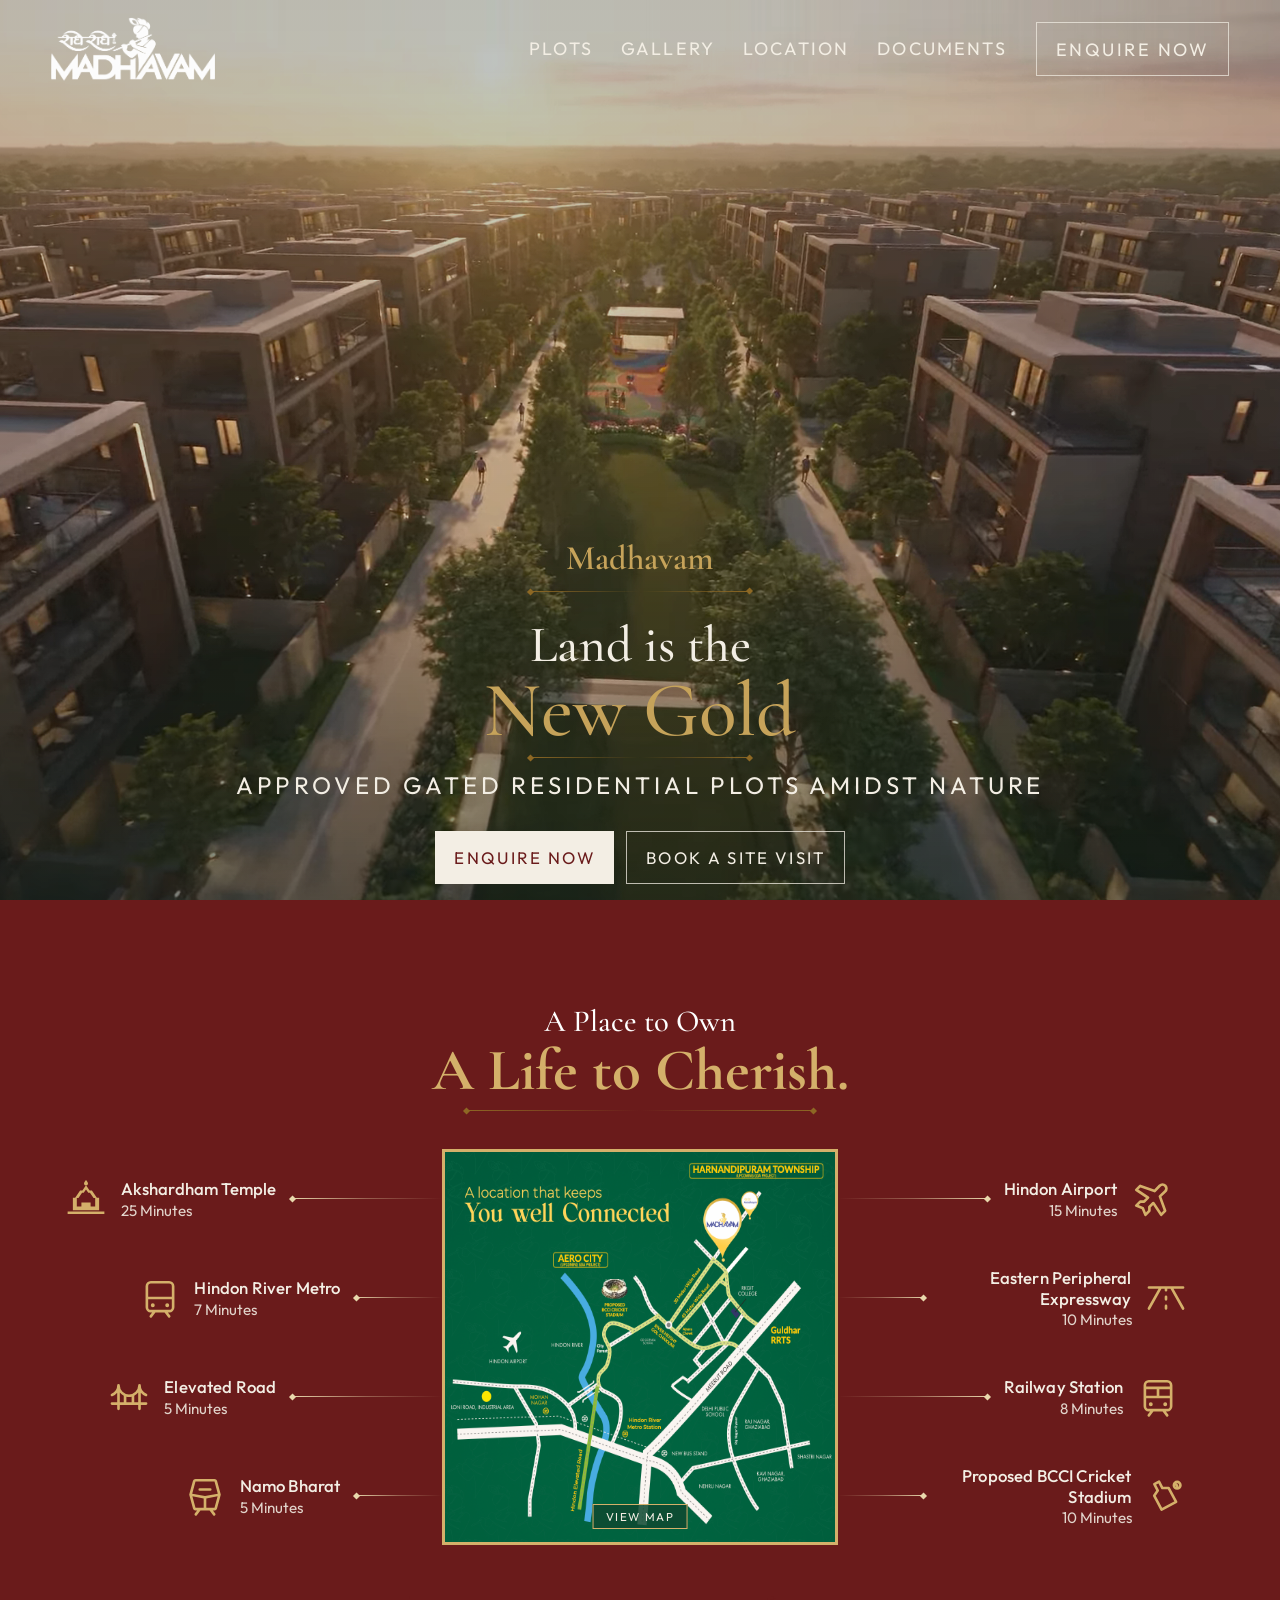
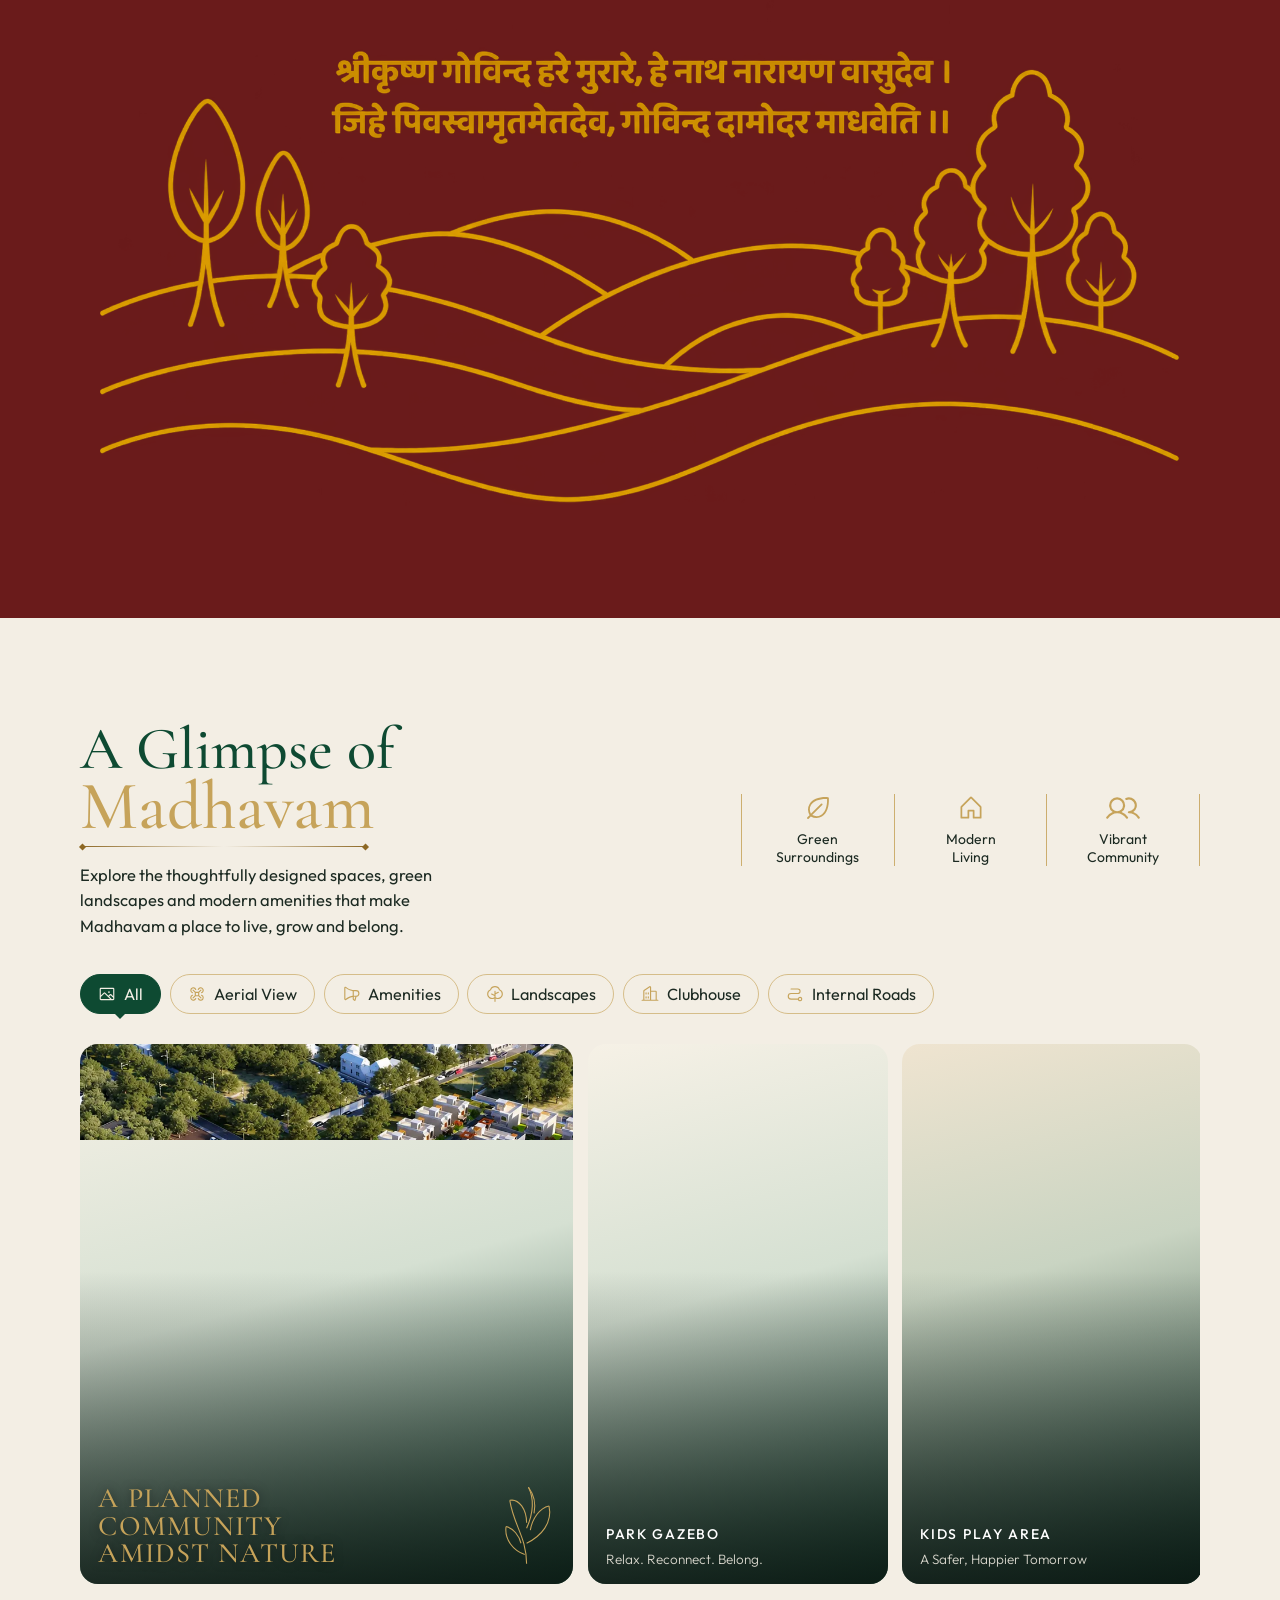
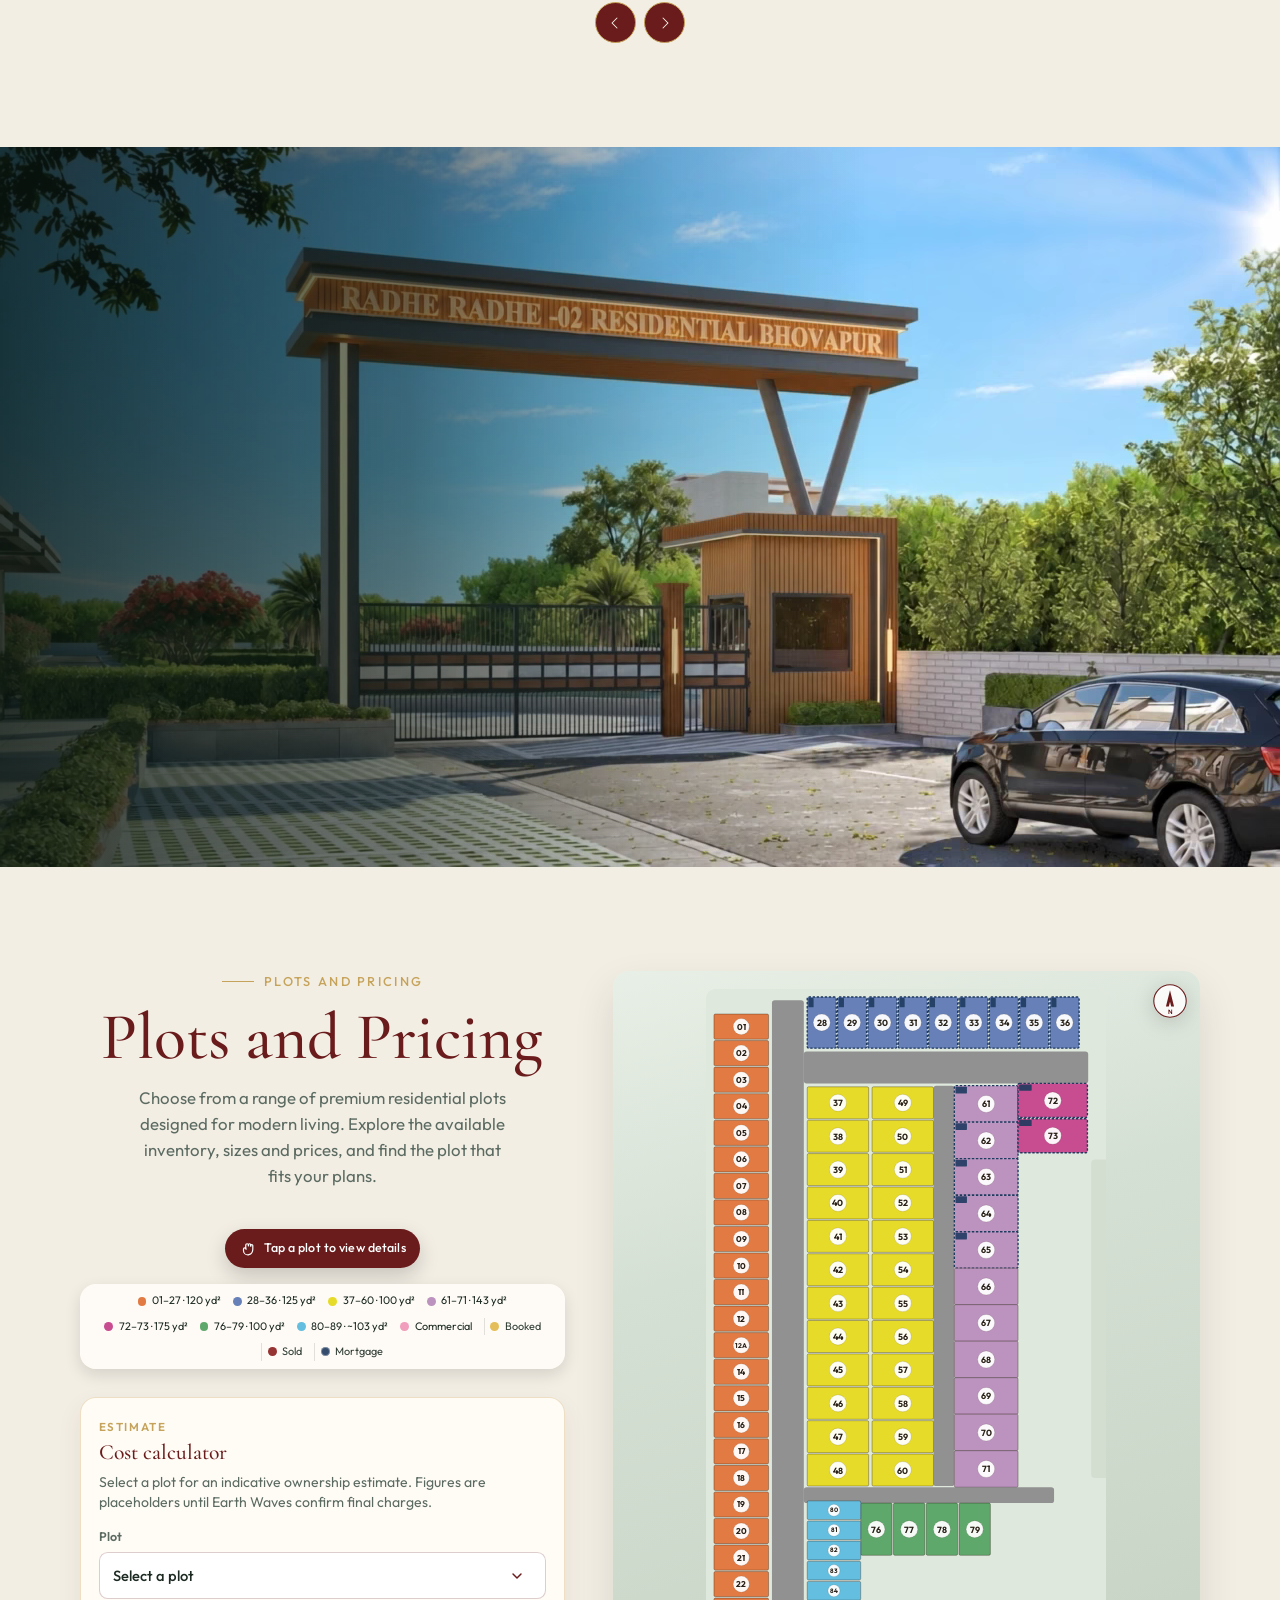
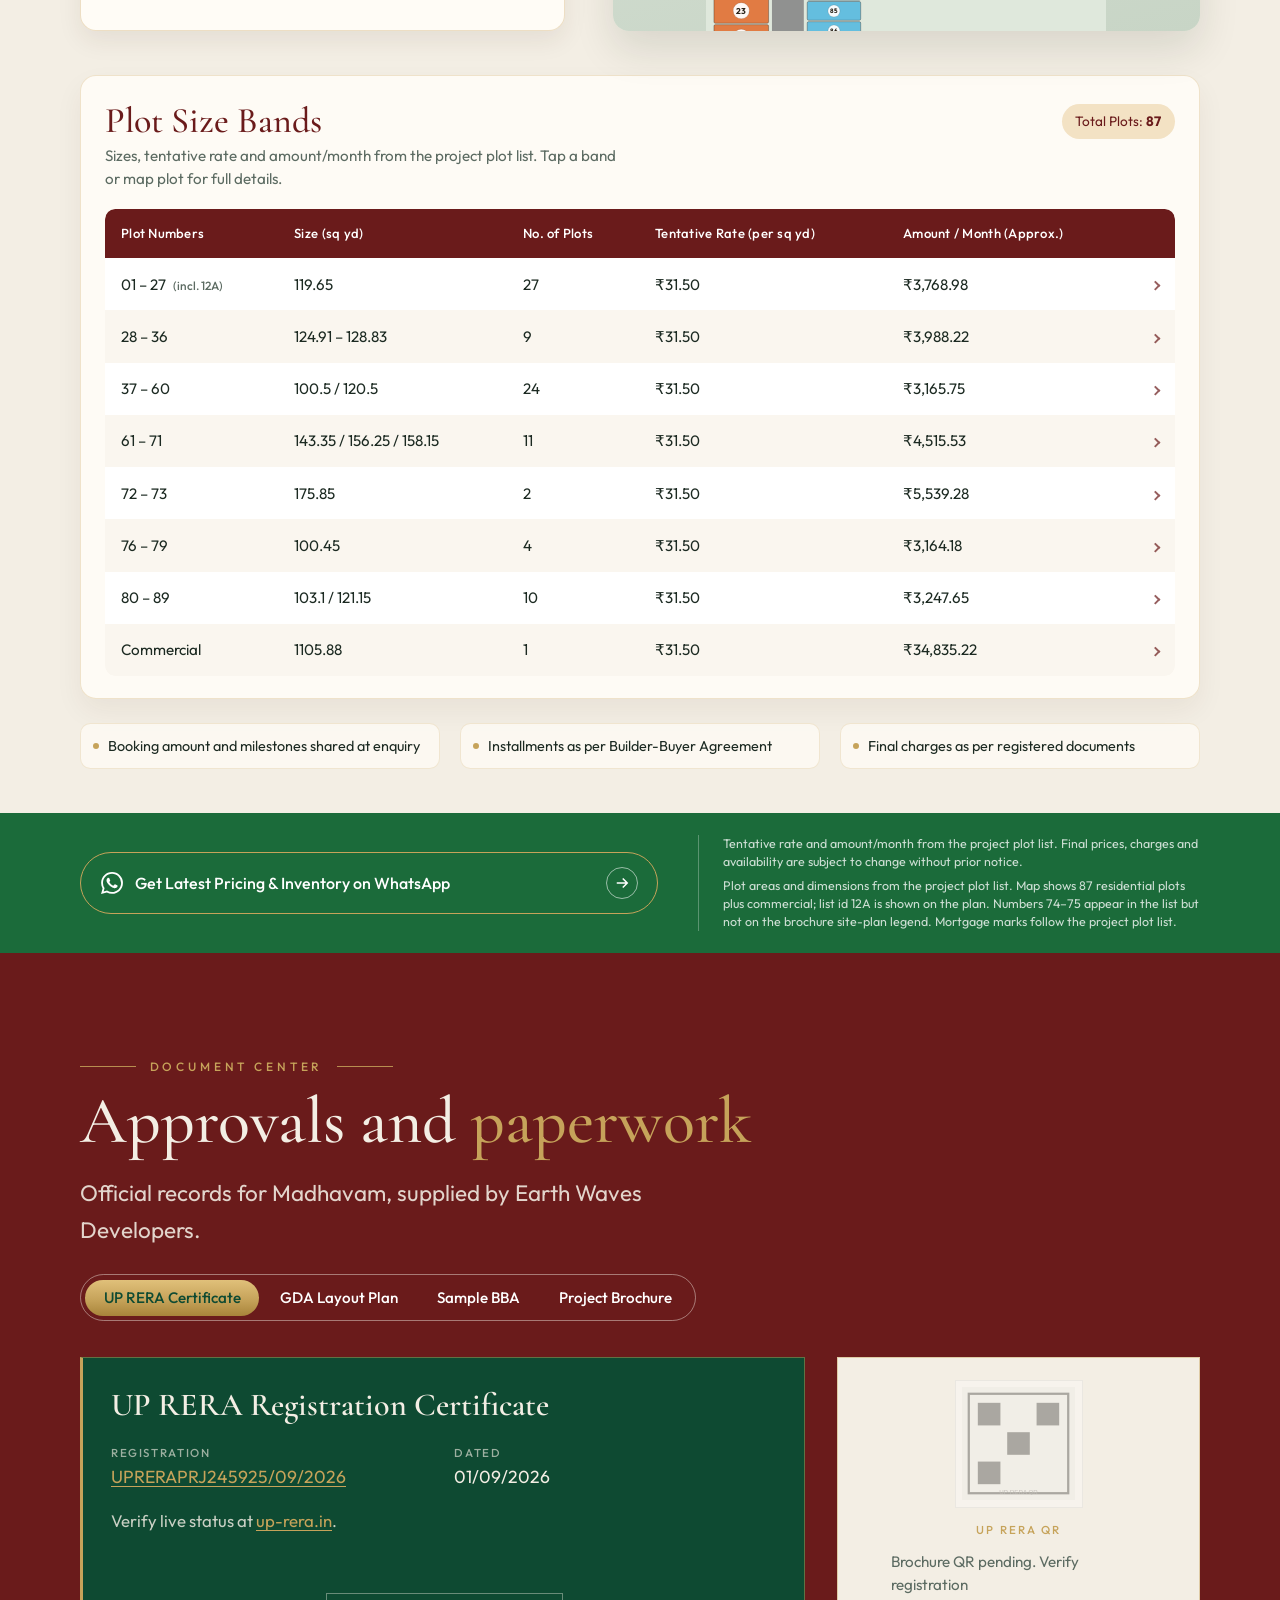
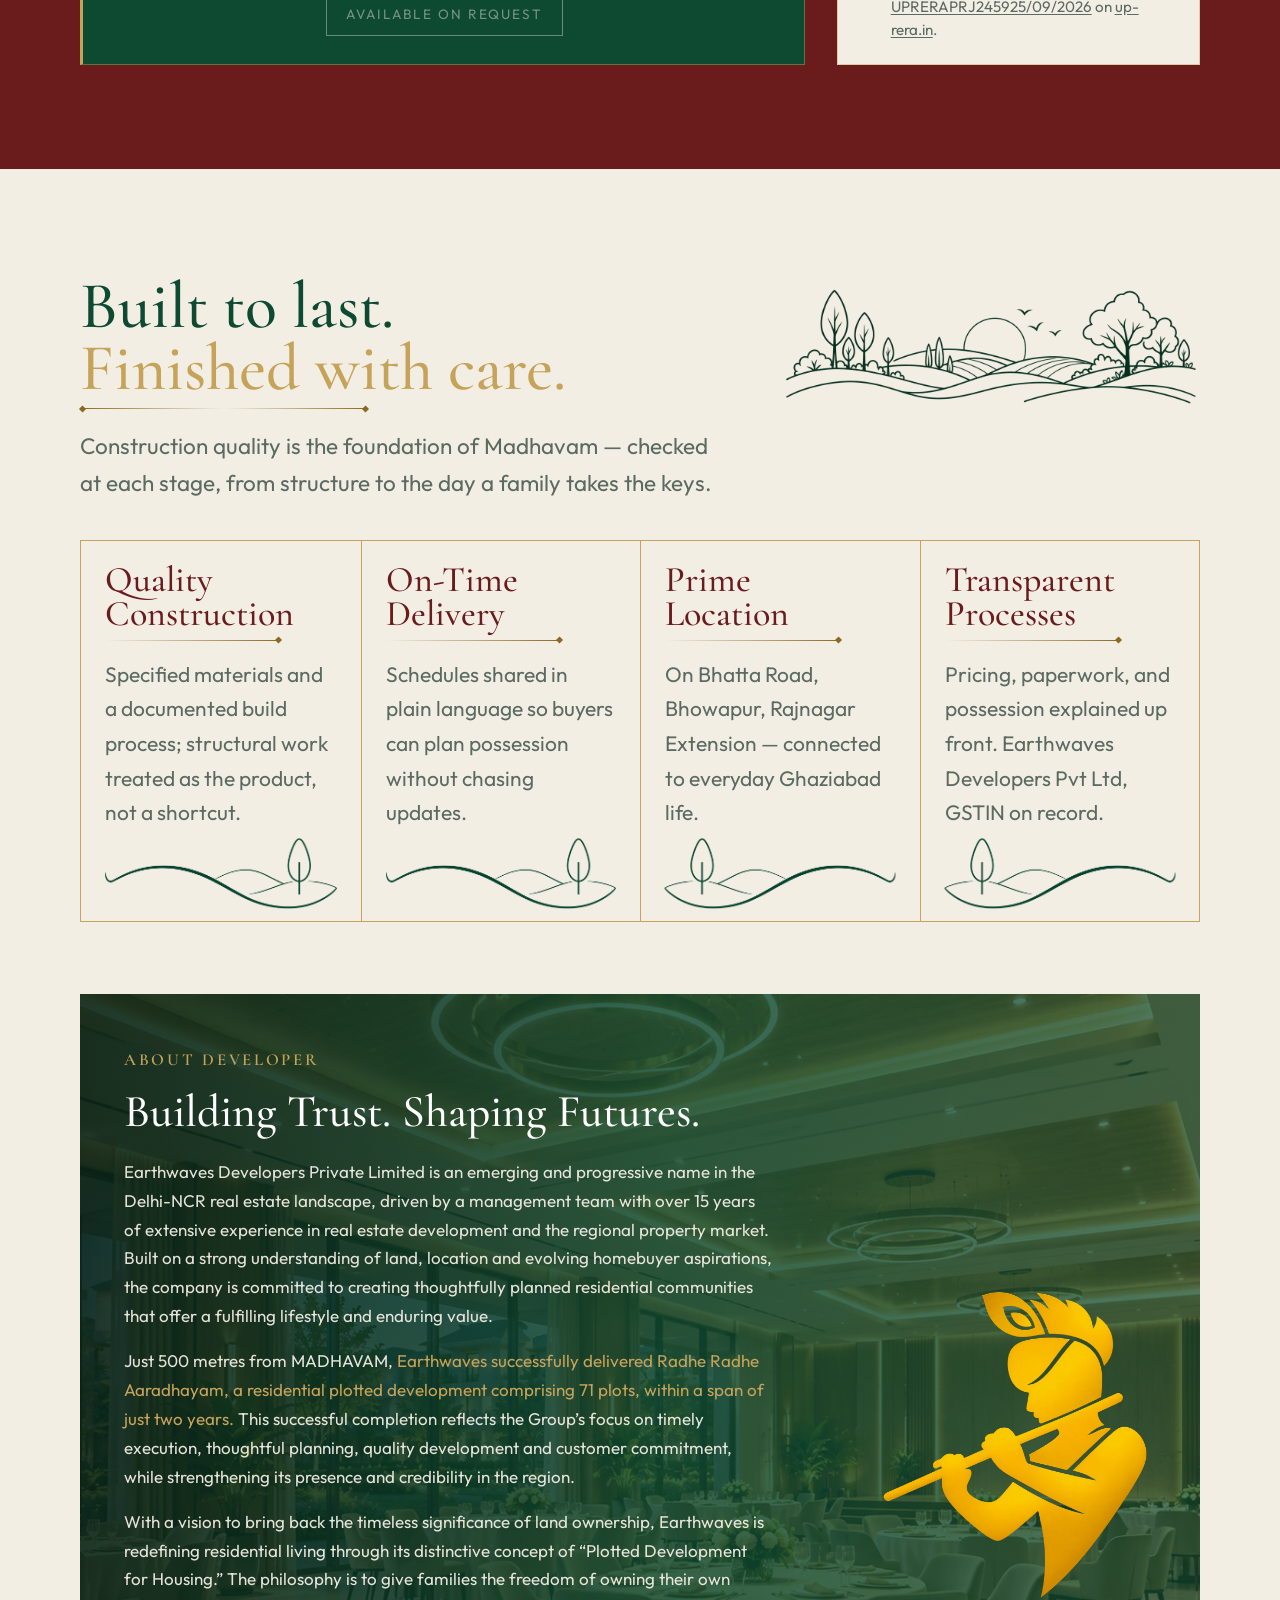
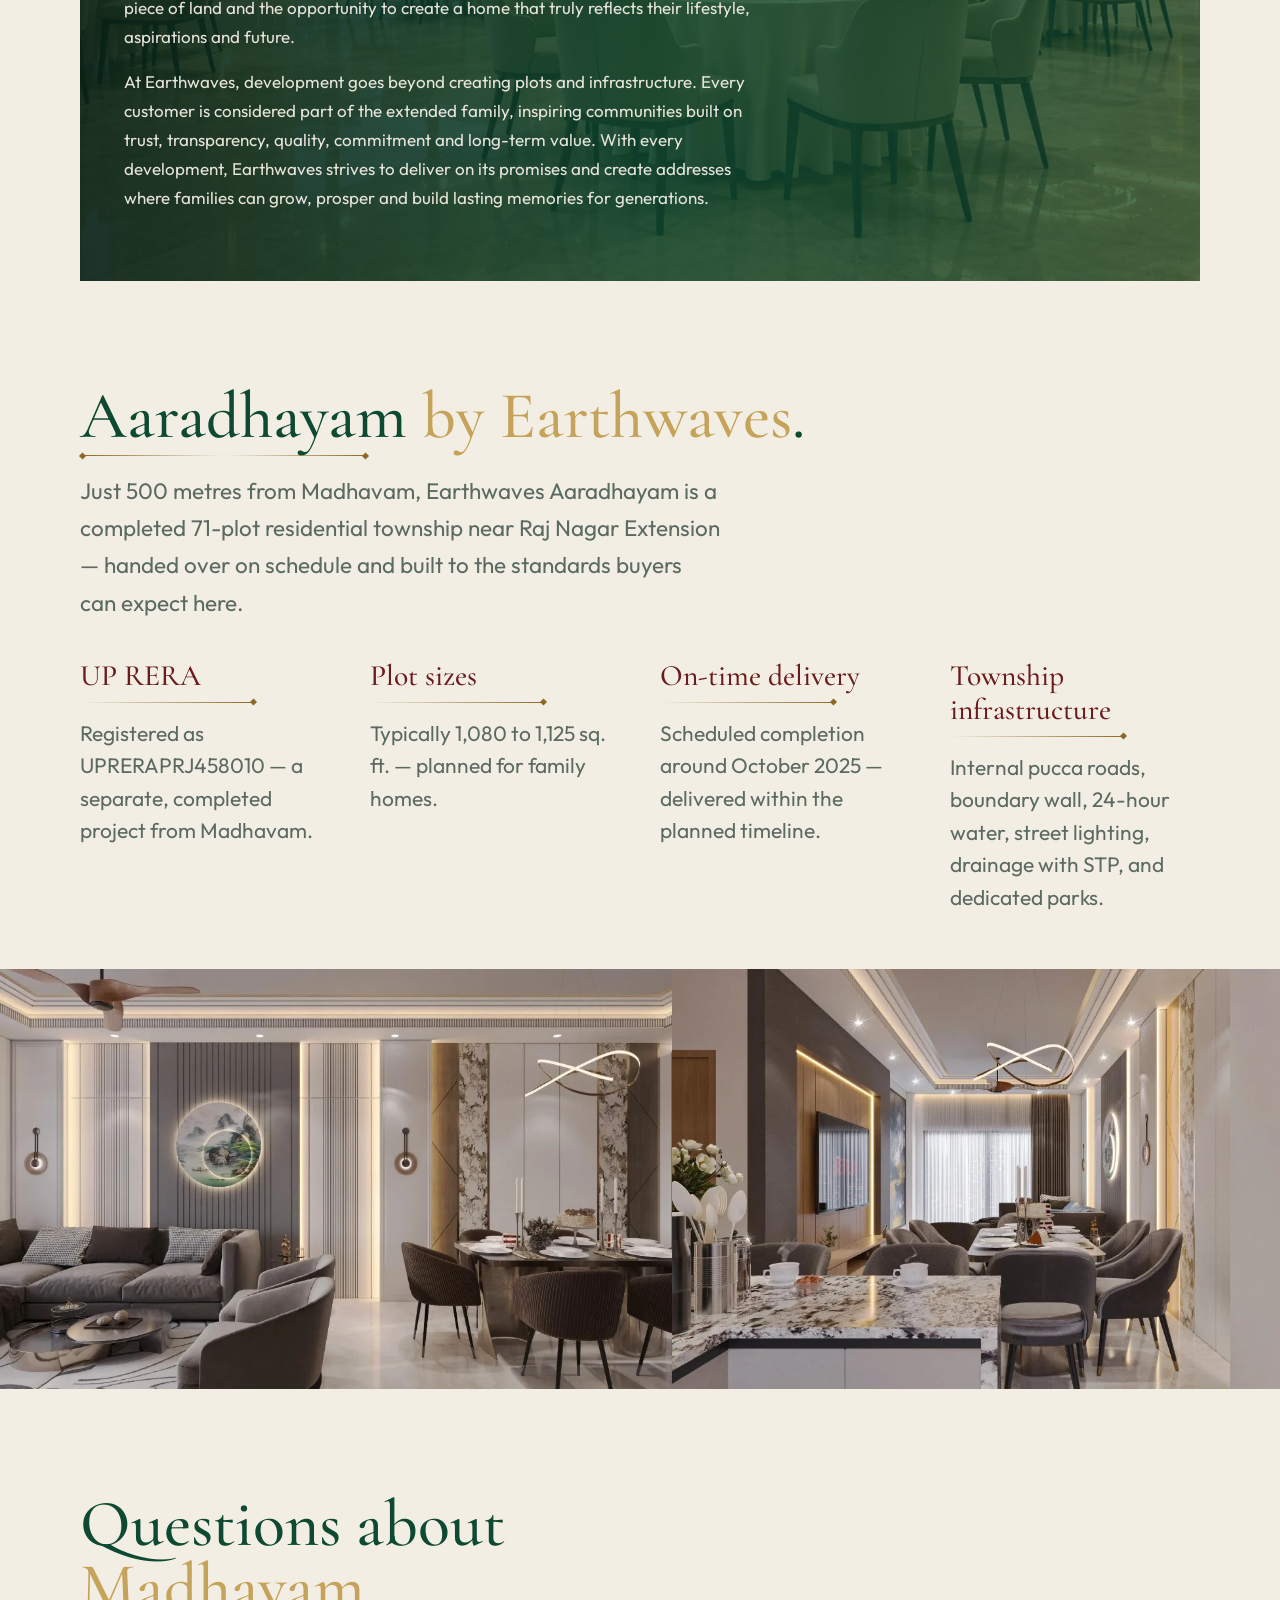
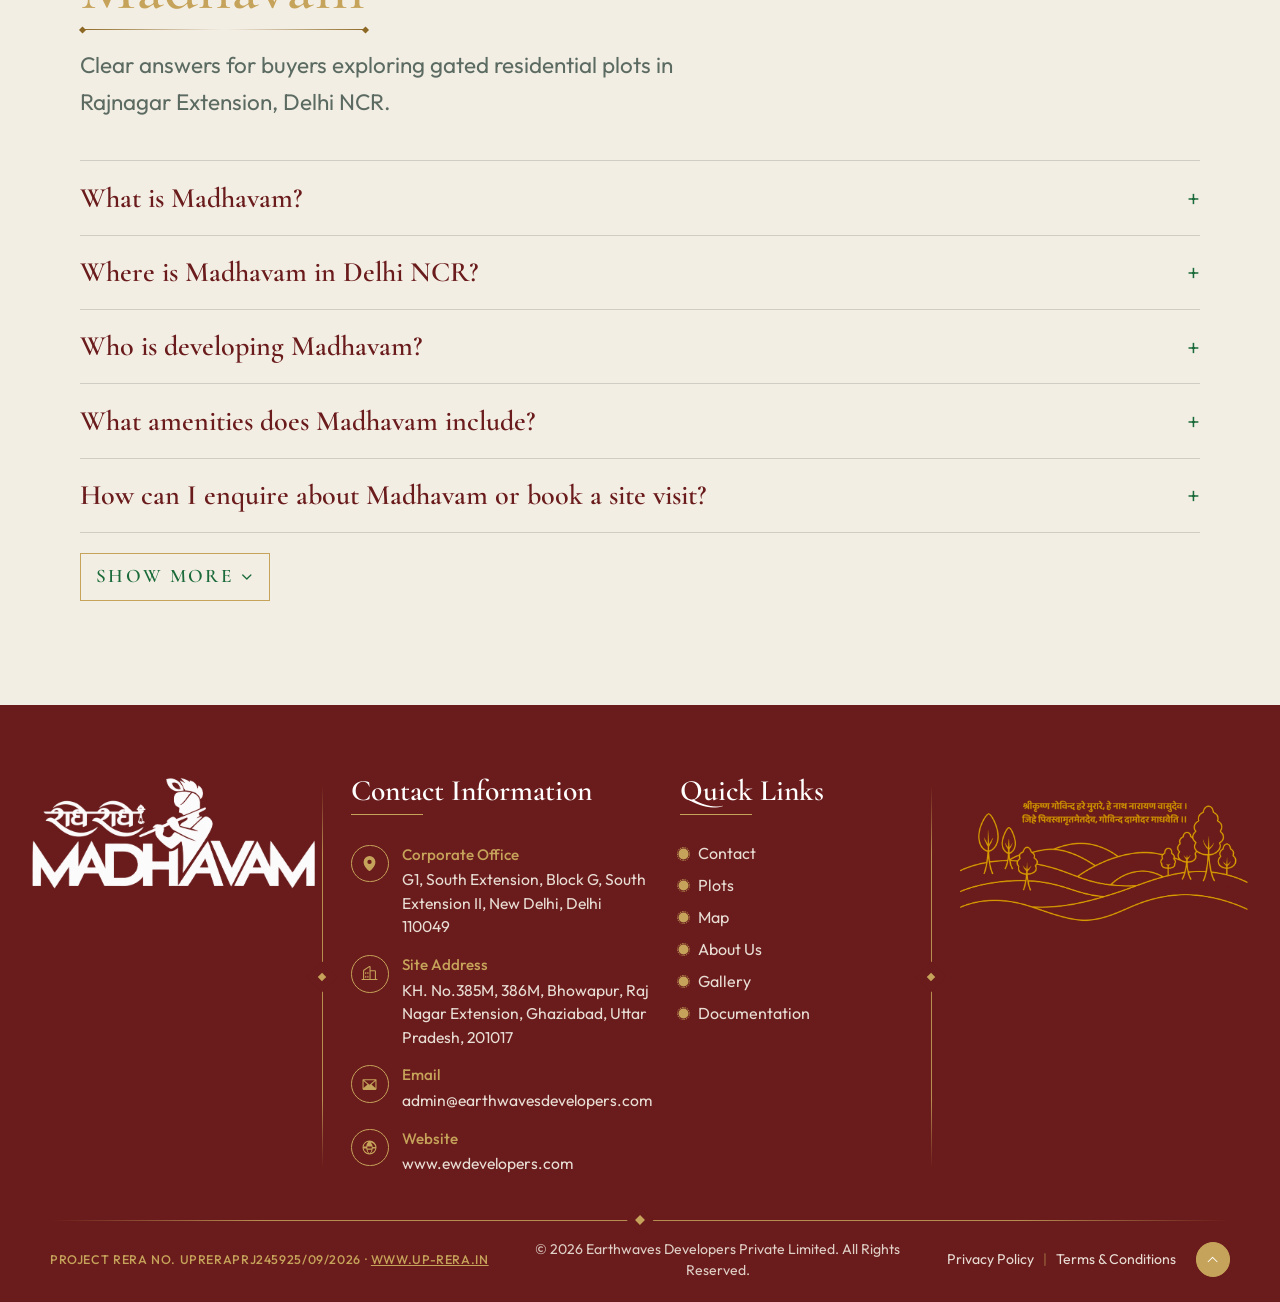
==== commit 47c2042f: "feat: add footer quick links and plot cost calculator Add a Quick Links column beside Contact across" ====
--- a/index.html
+++ b/index.html
@@ -629,6 +629,35 @@
               <li class="plots-legend-status"><span class="plots-dot is-sold" aria-hidden="true"></span>Sold</li>
               <li class="plots-legend-status"><span class="plots-dot is-mortgage" aria-hidden="true"></span>Mortgage</li>
             </ul>
+
+            <aside class="cost-calc cost-calc--page reveal" id="costCalcPage" aria-labelledby="costCalcPageTitle" data-cost-calc="page">
+              <div class="cost-calc-head">
+                <p class="cost-calc-kicker">Estimate</p>
+                <h3 class="cost-calc-title" id="costCalcPageTitle">Cost calculator</h3>
+                <p class="cost-calc-lead">Select a plot for an indicative ownership estimate. Figures are placeholders until Earth Waves confirm final charges.</p>
+              </div>
+              <div class="cost-calc-field">
+                <span class="cost-calc-label" id="costCalcPlotLabel">Plot</span>
+                <div class="cost-calc-dd" id="costCalcDropdown">
+                  <button
+                    type="button"
+                    class="cost-calc-dd-trigger"
+                    id="costCalcPlotSelect"
+                    aria-haspopup="listbox"
+                    aria-expanded="false"
+                    aria-controls="costCalcPlotList"
+                    aria-labelledby="costCalcPlotLabel"
+                  >
+                    <span class="cost-calc-dd-value" id="costCalcPlotValue">Select a plot</span>
+                    <span class="cost-calc-dd-chevron" aria-hidden="true">
+                      <svg viewBox="0 0 20 20" width="16" height="16" fill="none" stroke="currentColor" stroke-width="1.8" stroke-linecap="round" stroke-linejoin="round"><path d="M5 7.5l5 5 5-5"/></svg>
+                    </span>
+                  </button>
+                  <ul class="cost-calc-dd-menu" id="costCalcPlotList" role="listbox" aria-labelledby="costCalcPlotLabel" hidden></ul>
+                </div>
+              </div>
+              <div class="cost-calc-body" id="costCalcPageBody" hidden></div>
+            </aside>
           </div>
 
           <figure class="plots-map reveal" id="plotsMap" aria-label="Interactive site plan">
@@ -778,6 +807,7 @@
           <div class="plot-dialog-tags" id="plotDialogTags"></div>
           <div class="plot-dialog-price" id="plotDialogPrice"></div>
           <p class="plot-dialog-status" id="plotDialogStatus"></p>
+          <div class="cost-calc cost-calc--dialog" id="costCalcDialog" data-cost-calc="dialog" hidden></div>
           <a class="plot-dialog-wa" id="plotDialogWa" href="https://wa.me/918069982711" rel="noopener noreferrer">Enquire about this plot</a>
         </div>
       </dialog>
@@ -927,7 +957,7 @@
           </article>
         </div>
 
-        <div class="developer reveal">
+        <div class="developer reveal" id="about">
           <picture class="developer-bg">
             <source srcset="assets/elegant-banquet-hall-interior.webp" type="image/webp">
             <img src="assets/Elegant%20Banquet%20Hall%20Interior.png" alt="">
@@ -1187,6 +1217,18 @@
         </div>
       </div>
 
+      <nav class="footer-quick" aria-label="Quick links">
+        <h2 class="footer-quick-title">Quick Links</h2>
+        <ul class="footer-quick-list">
+          <li><a href="contact.html">Contact</a></li>
+          <li><a href="#plots">Plots</a></li>
+          <li><a href="#location">Map</a></li>
+          <li><a href="#about">About Us</a></li>
+          <li><a href="#gallery">Gallery</a></li>
+          <li><a href="#documents">Documentation</a></li>
+        </ul>
+      </nav>
+
       <div class="footer-vrule" aria-hidden="true"></div>
 
       <div class="footer-art">
--- a/css/style.css
+++ b/css/style.css
@@ -2631,7 +2631,17 @@
   text-align: left;
 }
 
-.footer-contact-title {
+.footer-quick {
+  display: grid;
+  gap: 0.85rem;
+  width: min(100%, 16rem);
+  margin-inline: auto;
+  text-align: left;
+  justify-items: start;
+}
+
+.footer-contact-title,
+.footer-quick-title {
   display: none;
   margin: 0 0 0.35rem;
   font-family: var(--serif);
@@ -2640,13 +2650,53 @@
   color: #fff;
 }
 
-.footer-contact-title::after {
+.footer-contact-title::after,
+.footer-quick-title::after {
   content: "";
   display: block;
   width: 4.5rem;
   height: 1px;
   margin-top: 0.55rem;
   background: var(--gold);
+}
+
+.footer-quick-list {
+  list-style: none;
+  margin: 0;
+  padding: 0;
+  display: grid;
+  gap: 0.55rem;
+  justify-items: start;
+  width: 100%;
+}
+
+.footer-quick-list li {
+  display: flex;
+  align-items: center;
+  gap: 0.65rem;
+}
+
+.footer-quick-list li::before {
+  content: "";
+  flex-shrink: 0;
+  width: 0.45rem;
+  height: 0.45rem;
+  border-radius: 50%;
+  background: var(--gold);
+  box-shadow: 0 0 0 1.5px var(--gold);
+  outline: 1px dotted var(--gold);
+  outline-offset: 2px;
+}
+
+.footer-quick-list a {
+  color: rgba(243, 238, 228, 0.92);
+  text-decoration: none;
+  font-size: 1rem;
+  line-height: 1.45;
+}
+
+.footer-quick-list a:hover {
+  color: var(--gold);
 }
 
 .footer-contact {
@@ -2854,7 +2904,8 @@
   fill: currentColor;
 }
 
-section[id] { scroll-margin-top: calc(var(--header) + 12px); }
+section[id],
+#about { scroll-margin-top: calc(var(--header) + 12px); }
 
 @media (min-width: 768px) {
   .quality-landscape {
@@ -2876,7 +2927,7 @@
   }
 
   .footer-main {
-    grid-template-columns: minmax(0, 1.05fr) auto minmax(0, 1.2fr) auto minmax(0, 1.15fr);
+    grid-template-columns: minmax(0, 1fr) auto minmax(0, 1.15fr) minmax(0, 0.85fr) auto minmax(0, 1.1fr);
     align-items: start;
     gap: 1.5rem 1.75rem;
   }
@@ -2925,7 +2976,14 @@
     gap: 1rem;
   }
 
-  .footer-contact-title {
+  .footer-quick {
+    width: auto;
+    margin: 0;
+    align-self: start;
+  }
+
+  .footer-contact-title,
+  .footer-quick-title {
     display: block;
     margin-bottom: 0.85rem;
   }
@@ -3305,8 +3363,16 @@
 }
 
 .plots-head .plots-legend {
-  margin-top: 3rem;
+  margin-top: 1rem;
   margin-inline: auto;
+}
+
+.plots-head .cost-calc--page {
+  width: 100%;
+  margin-top: 1.75rem;
+  margin-inline: 0;
+  text-align: left;
+  box-sizing: border-box;
 }
 
 .plots-map {
@@ -3317,7 +3383,44 @@
     linear-gradient(165deg, #e8efe6 0%, #d5e0d4 40%, #c8d5c6 100%);
   box-shadow: 0 18px 40px rgba(26, 40, 28, 0.12);
   overflow: hidden;
-  min-height: 280px;
+  max-height: 660px;
+}
+
+@media (min-width: 992px) {
+  .plots-top:not(.is-calc-open) {
+    align-items: stretch;
+  }
+
+  .plots-top:not(.is-calc-open) .plots-map {
+    /* Zero content contribution so the SVG can't inflate the row;
+       stretch to the row height sized by .plots-head */
+    height: 0;
+    min-height: 100%;
+    max-height: none;
+    display: flex;
+    flex-direction: column;
+  }
+
+  .plots-top:not(.is-calc-open) .plots-map-scroll {
+    flex: 1 1 auto;
+    min-height: 0;
+    max-height: none;
+  }
+
+  .plots-top.is-calc-open .plots-map {
+    position: sticky;
+    top: calc(var(--header) + 12px);
+    align-self: start;
+    max-height: calc(100vh - var(--header) - 24px);
+    display: flex;
+    flex-direction: column;
+  }
+
+  .plots-top.is-calc-open .plots-map-scroll {
+    flex: 1 1 auto;
+    min-height: 0;
+    max-height: none;
+  }
 }
 
 .plots-map-scroll {
@@ -3829,11 +3932,296 @@
 
 /* Plot dialog */
 
+.cost-calc {
+  color: var(--ink);
+}
+
+.cost-calc--page {
+  background: rgba(255, 252, 247, 0.96);
+  border: 1px solid rgba(198, 163, 90, 0.32);
+  border-radius: 1rem;
+  padding: 1.15rem 1.1rem 1.2rem;
+  box-shadow: 0 10px 24px rgba(60, 40, 20, 0.08);
+}
+
+.cost-calc--dialog {
+  margin: 0 0 1rem;
+  padding: 0.95rem 0.9rem 1rem;
+  border-radius: 0.75rem;
+  background: rgba(106, 27, 27, 0.05);
+  border: 1px solid rgba(198, 163, 90, 0.22);
+}
+
+.cost-calc--dialog .cost-calc-title {
+  font-size: 1.15rem;
+  margin-bottom: 0.55rem;
+}
+
+.cost-calc-kicker {
+  margin: 0 0 0.25rem;
+  font-size: 0.72rem;
+  letter-spacing: 0.14em;
+  text-transform: uppercase;
+  color: var(--gold);
+  font-weight: 600;
+}
+
+.cost-calc-title {
+  margin: 0 0 0.45rem;
+  color: var(--burgundy);
+  font-size: 1.35rem;
+  line-height: 1.15;
+}
+
+.cost-calc-lead {
+  margin: 0 0 0.9rem;
+  color: var(--muted);
+  font-size: 0.88rem;
+  line-height: 1.45;
+}
+
+.cost-calc-field {
+  display: flex;
+  flex-direction: column;
+  gap: 0.3rem;
+  margin-bottom: 0.7rem;
+  width: 100%;
+  box-sizing: border-box;
+}
+
+.cost-calc-label {
+  font-size: 0.78rem;
+  font-weight: 600;
+  color: var(--muted);
+}
+
+.cost-calc-field input {
+  width: 100%;
+  box-sizing: border-box;
+  border: 1px solid rgba(80, 50, 30, 0.18);
+  border-radius: 0.55rem;
+  background: #fff;
+  color: var(--ink);
+  font: inherit;
+  font-size: 0.92rem;
+  padding: 0.55rem 0.7rem;
+}
+
+.cost-calc-field input:focus {
+  outline: 2px solid rgba(198, 163, 90, 0.55);
+  outline-offset: 1px;
+}
+
+.cost-calc-dd {
+  position: relative;
+  width: 100%;
+}
+
+.cost-calc-dd-trigger {
+  display: flex;
+  align-items: center;
+  justify-content: space-between;
+  gap: 0.75rem;
+  width: 100%;
+  margin: 0;
+  border: 1px solid rgba(106, 27, 27, 0.22);
+  border-radius: 0.55rem;
+  background: #fff;
+  color: var(--ink);
+  font: inherit;
+  font-size: 0.92rem;
+  font-weight: 500;
+  text-align: left;
+  padding: 0.65rem 1rem 0.65rem 0.85rem;
+  cursor: pointer;
+  transition: border-color 0.2s ease, box-shadow 0.2s ease;
+}
+
+.cost-calc-dd-trigger:hover {
+  border-color: rgba(198, 163, 90, 0.7);
+}
+
+.cost-calc-dd-trigger:focus-visible {
+  outline: 2px solid rgba(198, 163, 90, 0.65);
+  outline-offset: 1px;
+}
+
+.cost-calc-dd.is-open .cost-calc-dd-trigger {
+  border-color: var(--gold);
+  box-shadow: 0 0 0 3px rgba(198, 163, 90, 0.2);
+}
+
+.cost-calc-dd-value {
+  flex: 1;
+  min-width: 0;
+  overflow: hidden;
+  text-overflow: ellipsis;
+  white-space: nowrap;
+}
+
+.cost-calc-dd-chevron {
+  flex: 0 0 auto;
+  display: inline-flex;
+  align-items: center;
+  justify-content: center;
+  width: 1.25rem;
+  height: 1.25rem;
+  margin-right: 0.15rem;
+  color: var(--burgundy);
+  transition: transform 0.22s ease;
+}
+
+.cost-calc-dd.is-open .cost-calc-dd-chevron {
+  transform: rotate(180deg);
+}
+
+.cost-calc-dd-menu {
+  position: absolute;
+  z-index: 40;
+  top: calc(100% + 0.35rem);
+  left: 0;
+  right: 0;
+  margin: 0;
+  padding: 0.35rem;
+  list-style: none;
+  max-height: min(16rem, 50vh);
+  overflow: auto;
+  border: 1px solid rgba(198, 163, 90, 0.4);
+  border-radius: 0.65rem;
+  background: #fffaf3;
+  box-shadow: 0 14px 32px rgba(60, 30, 20, 0.16);
+}
+
+.cost-calc-dd-menu[hidden] {
+  display: none;
+}
+
+.cost-calc-dd-menu [role="option"] {
+  display: block;
+  padding: 0.55rem 0.75rem;
+  border-radius: 0.45rem;
+  color: var(--ink);
+  font-size: 0.88rem;
+  font-weight: 500;
+  cursor: pointer;
+  outline: none;
+}
+
+.cost-calc-dd-menu [role="option"]:hover,
+.cost-calc-dd-menu [role="option"]:focus-visible {
+  background: rgba(198, 163, 90, 0.18);
+  color: var(--burgundy);
+}
+
+.cost-calc-dd-menu [role="option"].is-selected {
+  background: rgba(106, 27, 27, 0.08);
+  color: var(--burgundy);
+  font-weight: 650;
+}
+
+.cost-calc-summary {
+  margin: 0 0 0.75rem;
+  font-size: 0.86rem;
+  color: var(--muted);
+  line-height: 1.4;
+}
+
+.cost-calc-summary strong {
+  color: var(--burgundy);
+}
+
+.cost-calc-rows {
+  display: flex;
+  flex-direction: column;
+  gap: 0.45rem;
+  margin-bottom: 0.75rem;
+}
+
+.cost-calc-row {
+  display: grid;
+  grid-template-columns: 1fr auto;
+  gap: 0.5rem 0.85rem;
+  align-items: start;
+  padding: 0.45rem 0;
+  border-bottom: 1px solid rgba(80, 50, 30, 0.08);
+  font-size: 0.88rem;
+}
+
+.cost-calc-row--total {
+  margin-top: 0.15rem;
+  padding-top: 0.7rem;
+  border-bottom: 0;
+  border-top: 1px solid rgba(198, 163, 90, 0.35);
+}
+
+.cost-calc-row-label span:first-child {
+  display: block;
+  font-weight: 600;
+  color: var(--ink);
+}
+
+.cost-calc-detail {
+  display: block;
+  margin-top: 0.12rem;
+  font-size: 0.74rem;
+  font-weight: 400;
+  color: var(--muted);
+  line-height: 1.35;
+}
+
+.cost-calc-row-value {
+  font-weight: 650;
+  color: var(--burgundy);
+  white-space: nowrap;
+  text-align: right;
+}
+
+.cost-calc-row--total .cost-calc-row-value {
+  font-size: 1.05rem;
+}
+
+.cost-calc-disclaimer {
+  margin: 0 0 0.85rem;
+  font-size: 0.78rem;
+  line-height: 1.4;
+  color: var(--muted);
+}
+
+.cost-calc-wa-title {
+  margin: 0 0 0.55rem;
+  font-size: 0.9rem;
+  font-weight: 650;
+  color: var(--burgundy);
+}
+
+.cost-calc-wa-btn {
+  display: flex;
+  align-items: center;
+  justify-content: center;
+  width: 100%;
+  margin-top: 0.35rem;
+  padding: 0.75rem 1rem;
+  border: 0;
+  border-radius: 999px;
+  background: #1fa855;
+  color: #fff;
+  font: inherit;
+  font-weight: 600;
+  font-size: 0.9rem;
+  cursor: pointer;
+}
+
+.cost-calc-wa-btn:hover,
+.cost-calc-wa-btn:focus-visible {
+  filter: brightness(1.06);
+  outline: none;
+}
+
 .plot-dialog {
   border: 0;
   padding: 0;
   background: transparent;
-  max-width: min(420px, calc(100vw - 2rem));
+  max-width: min(440px, calc(100vw - 2rem));
   width: 100%;
 }
 
@@ -3849,6 +4237,8 @@
   padding: 1.5rem 1.35rem 1.35rem;
   box-shadow: 0 24px 48px rgba(0, 0, 0, 0.28);
   color: var(--ink);
+  max-height: min(86vh, 920px);
+  overflow: auto;
 }
 
 .plot-dialog-close {
@@ -4022,6 +4412,7 @@
 
   .plots-map {
     border-radius: 0;
+    max-height: 430px;
   }
 
   .plots-map-scroll {
